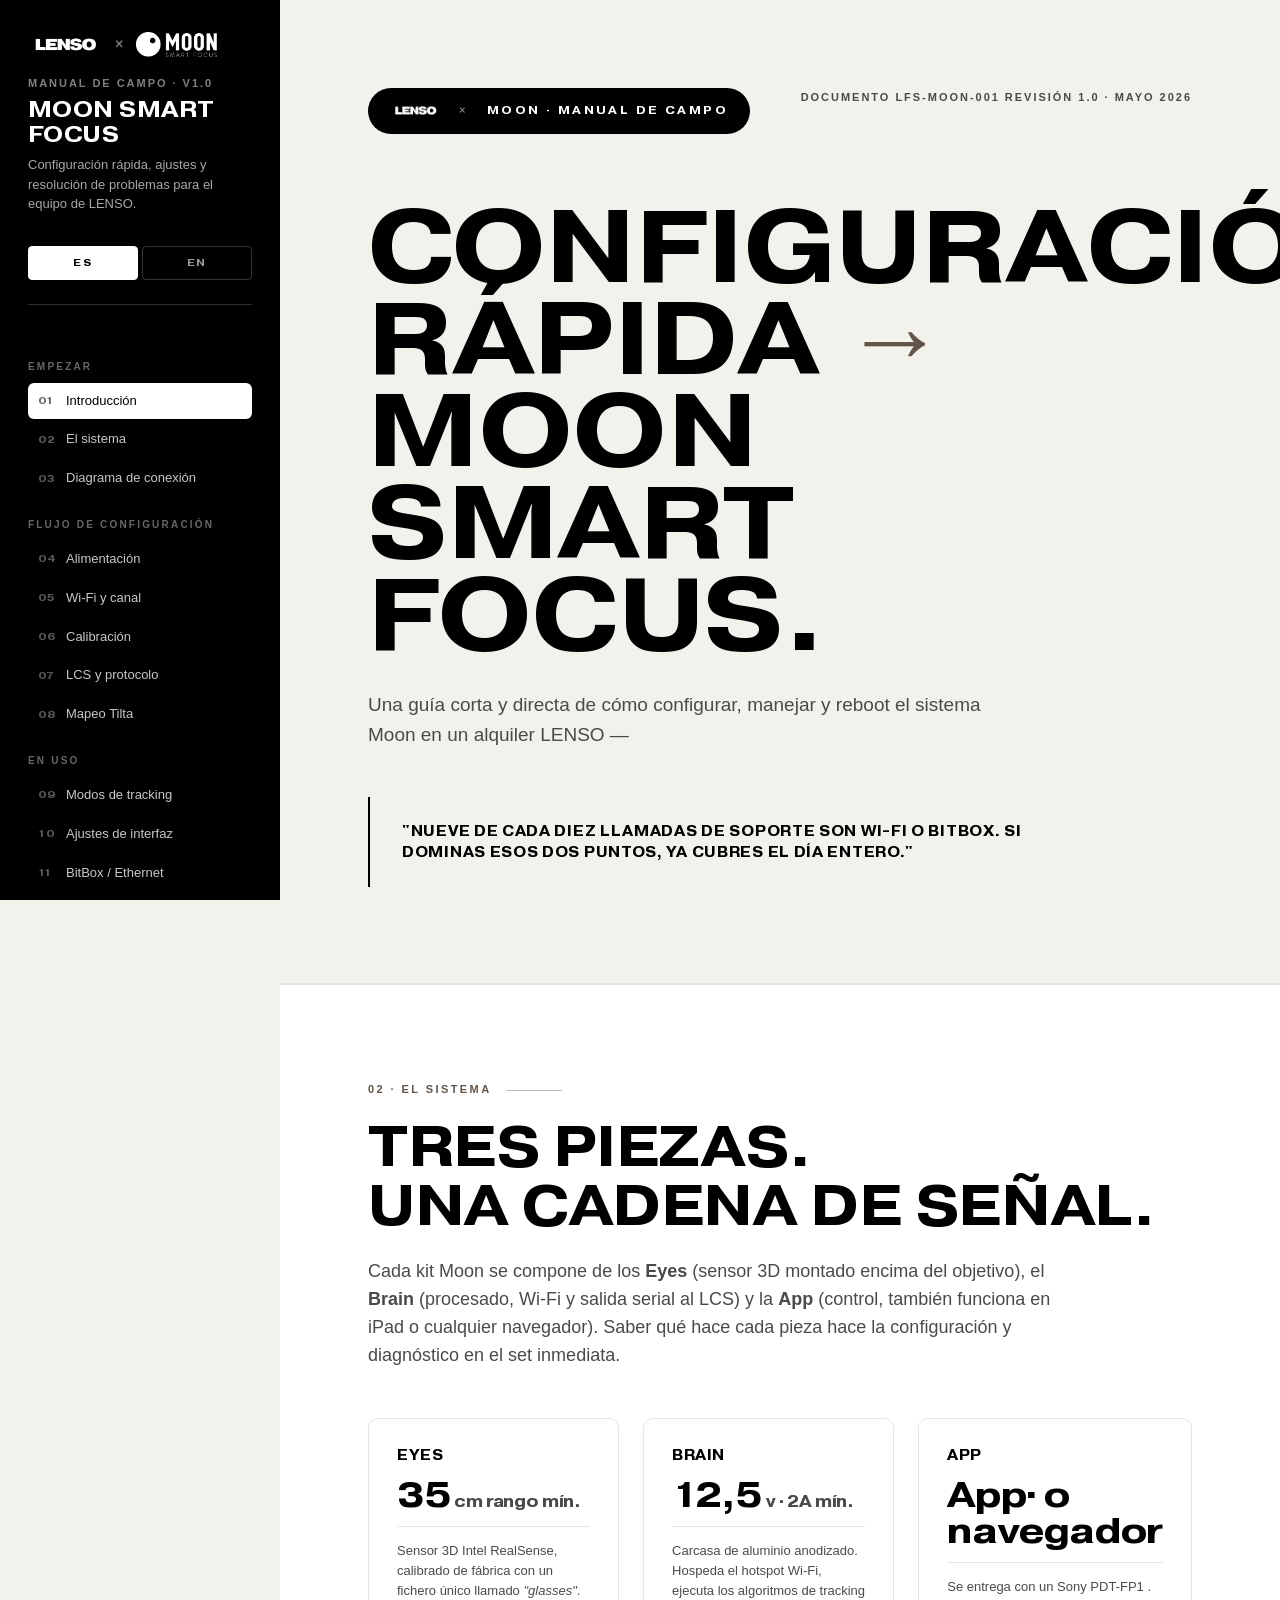
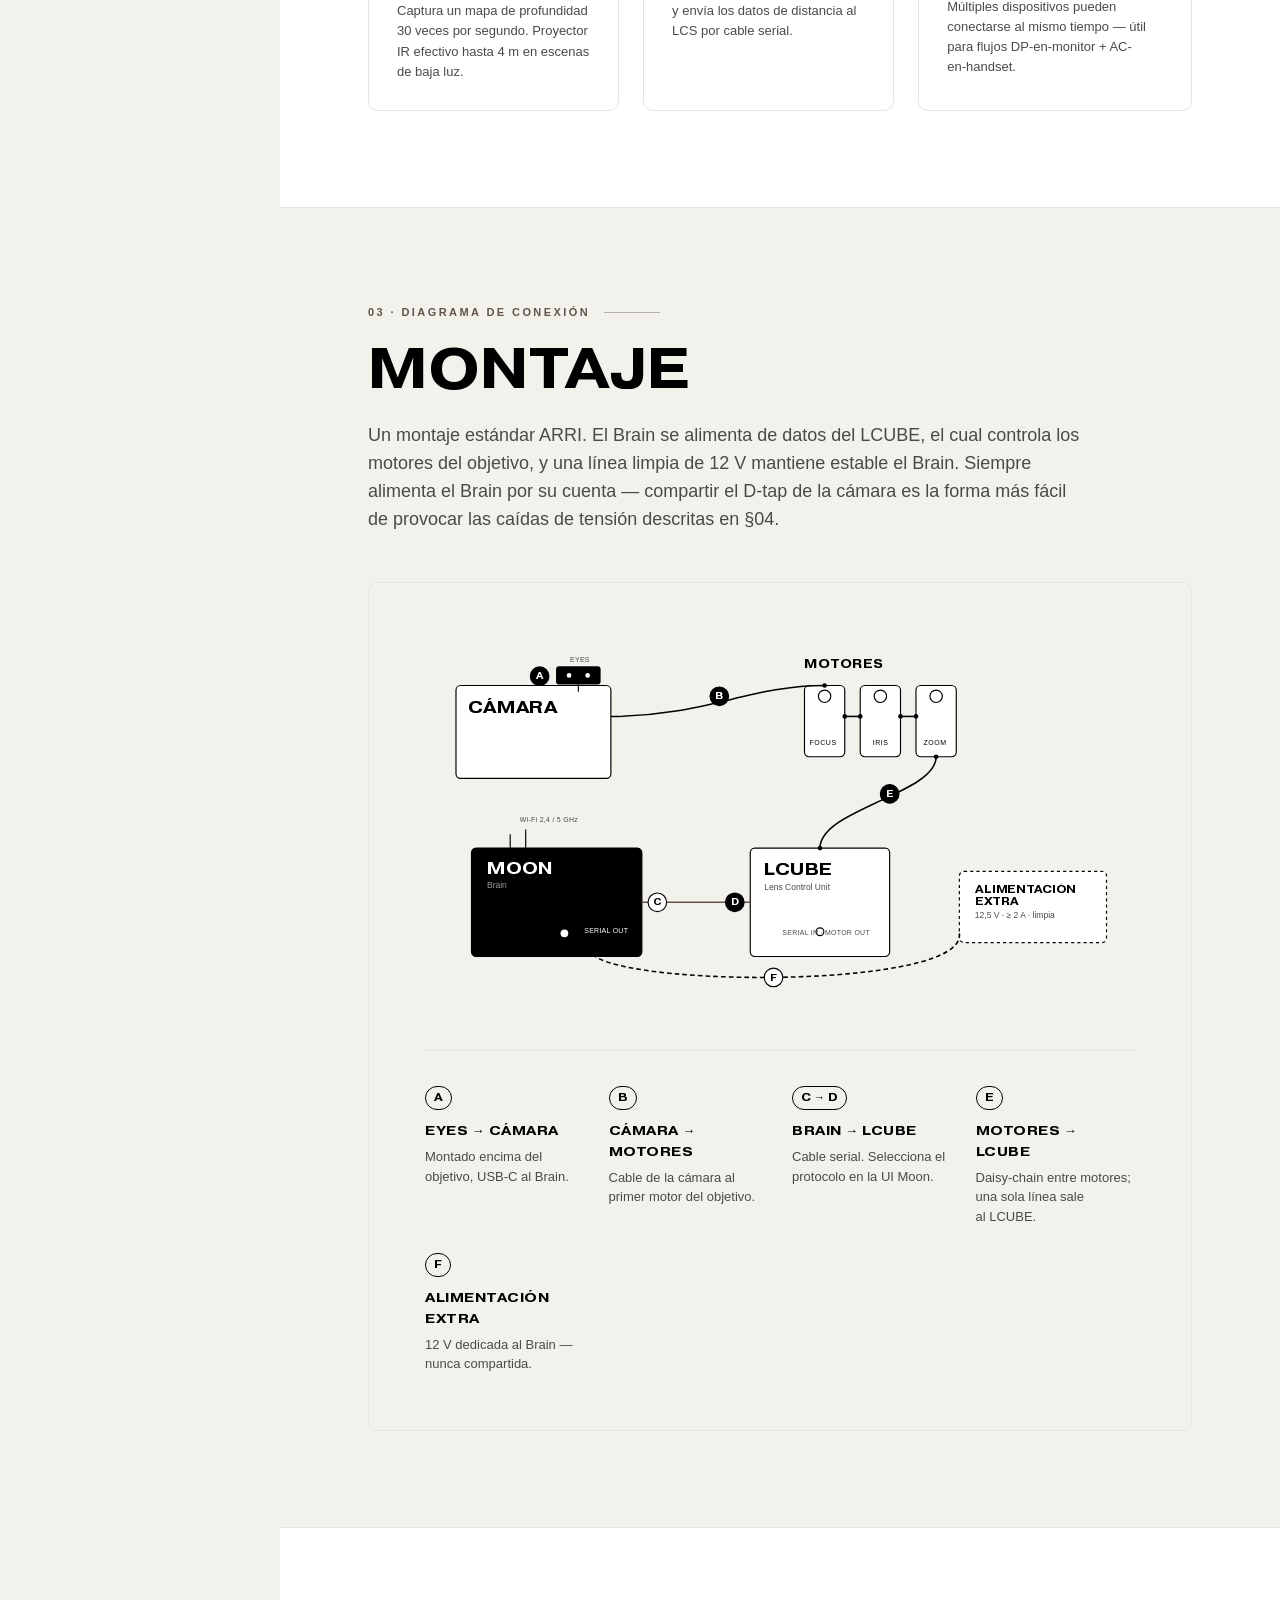
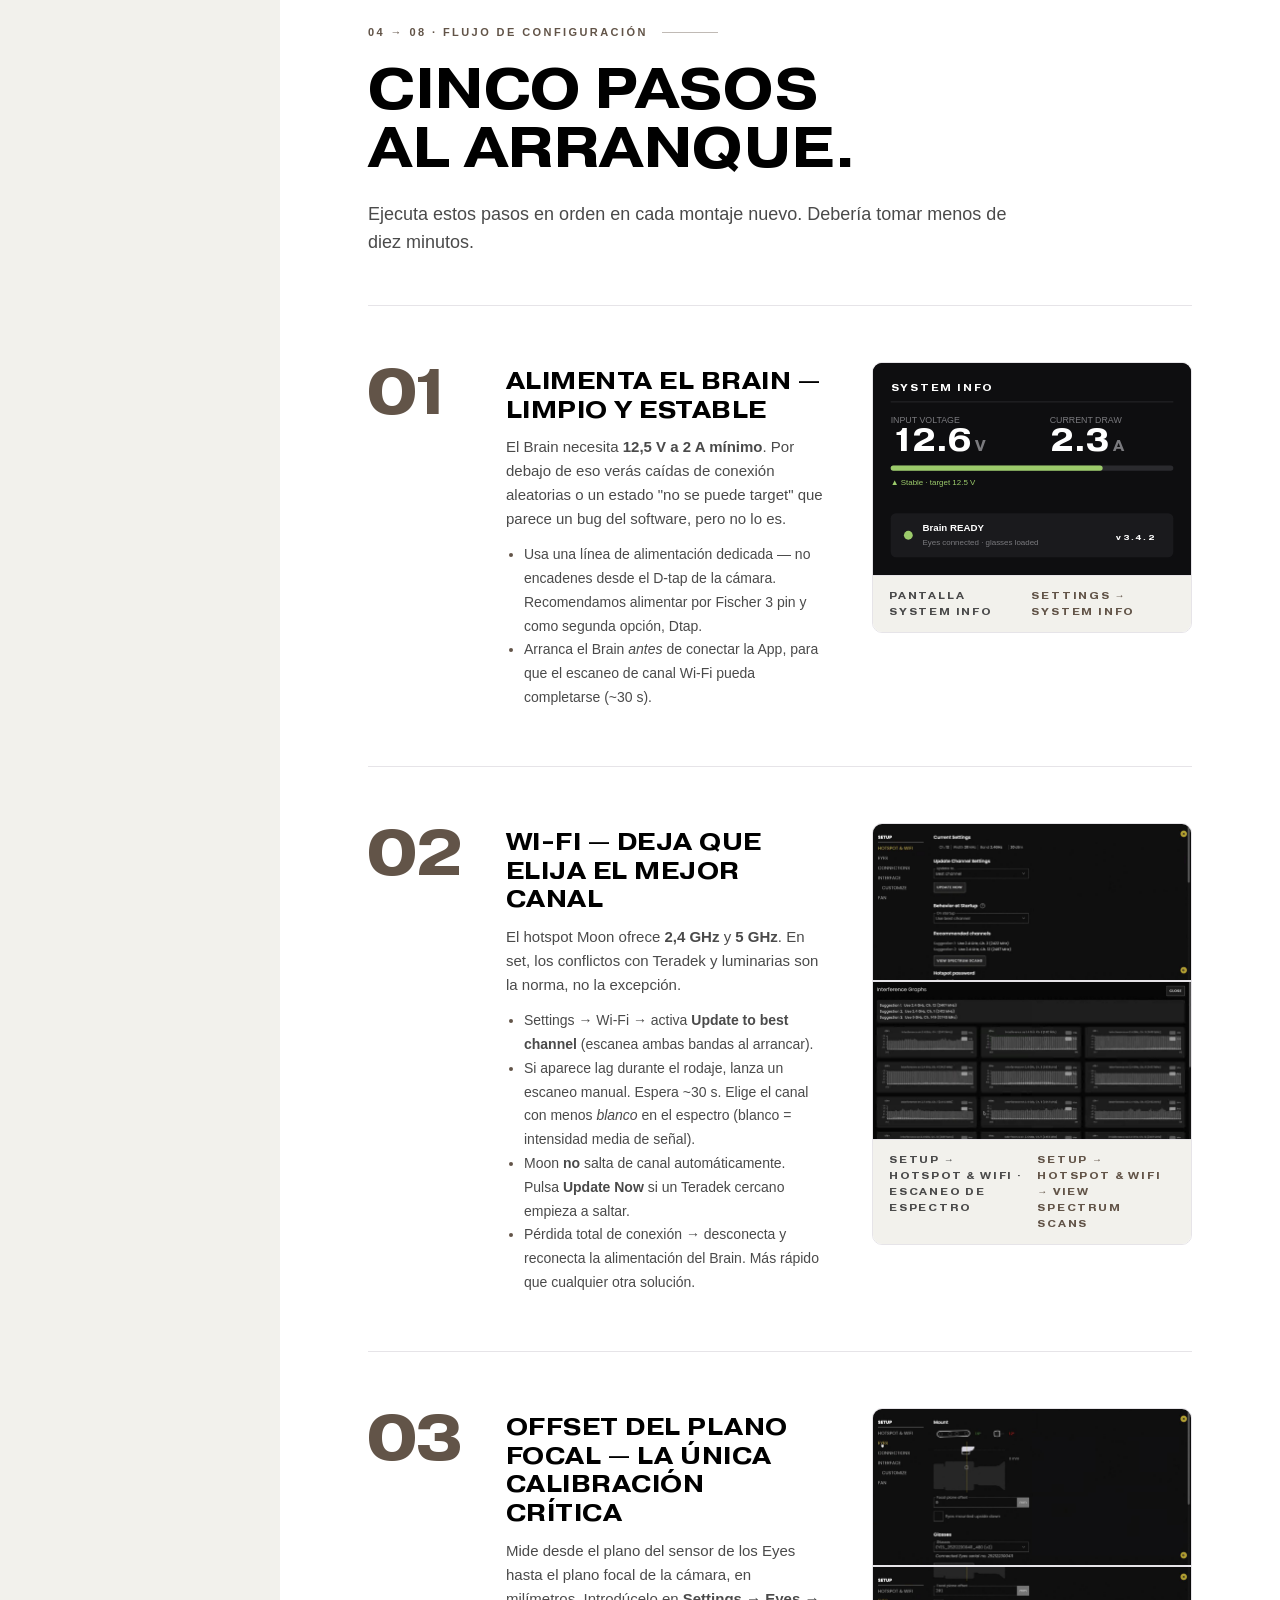
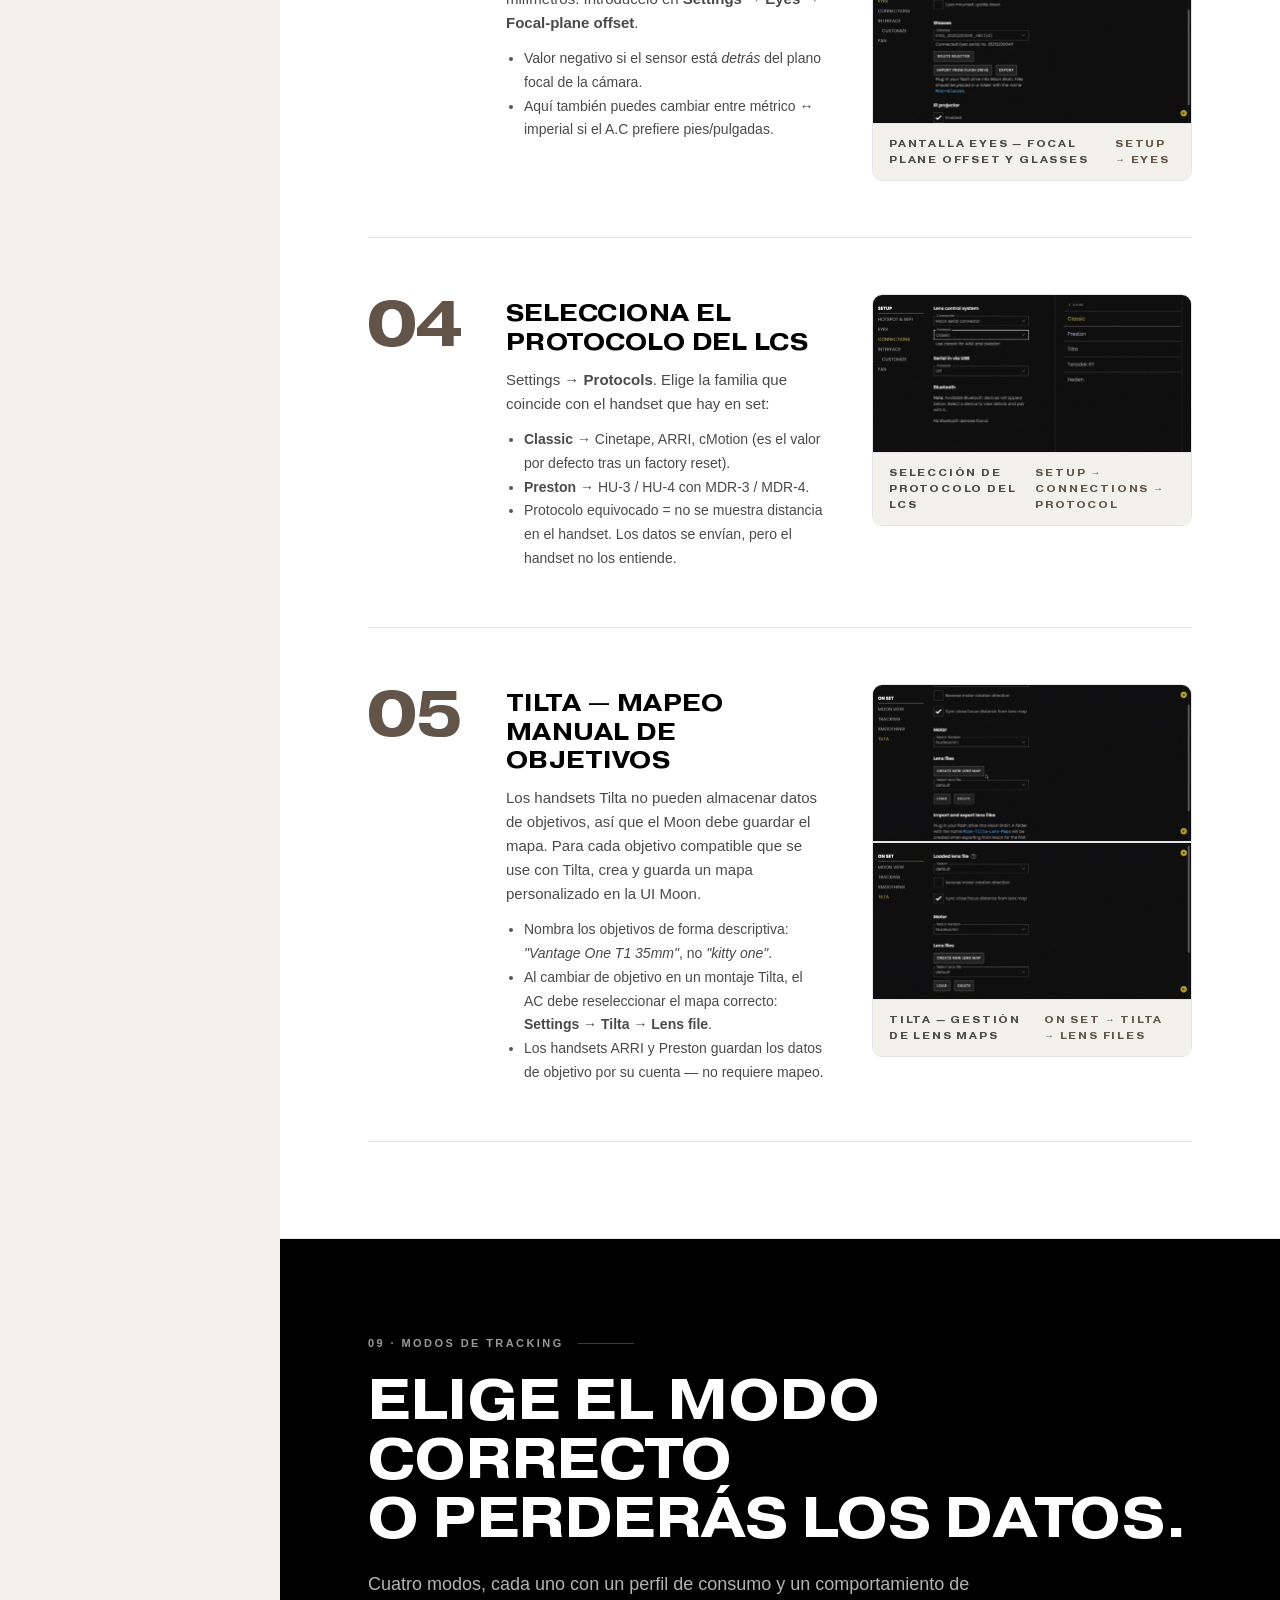
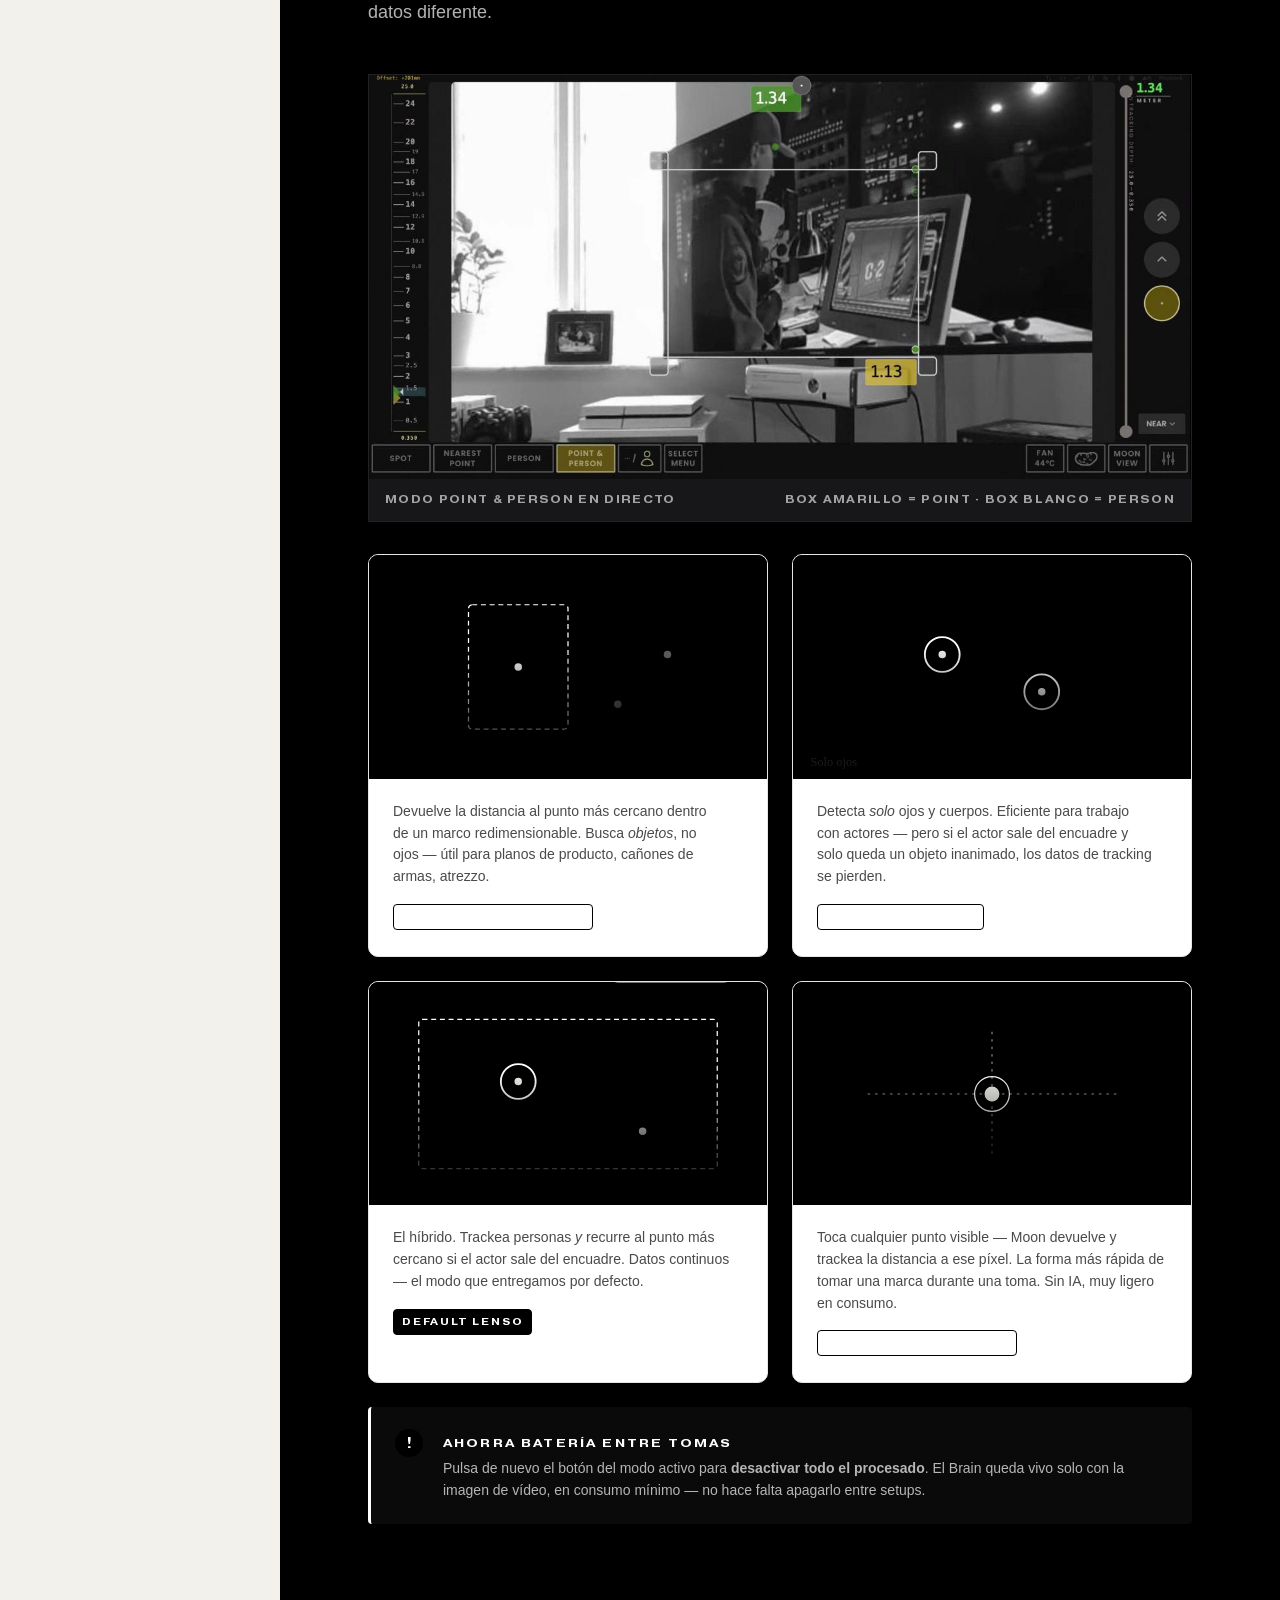
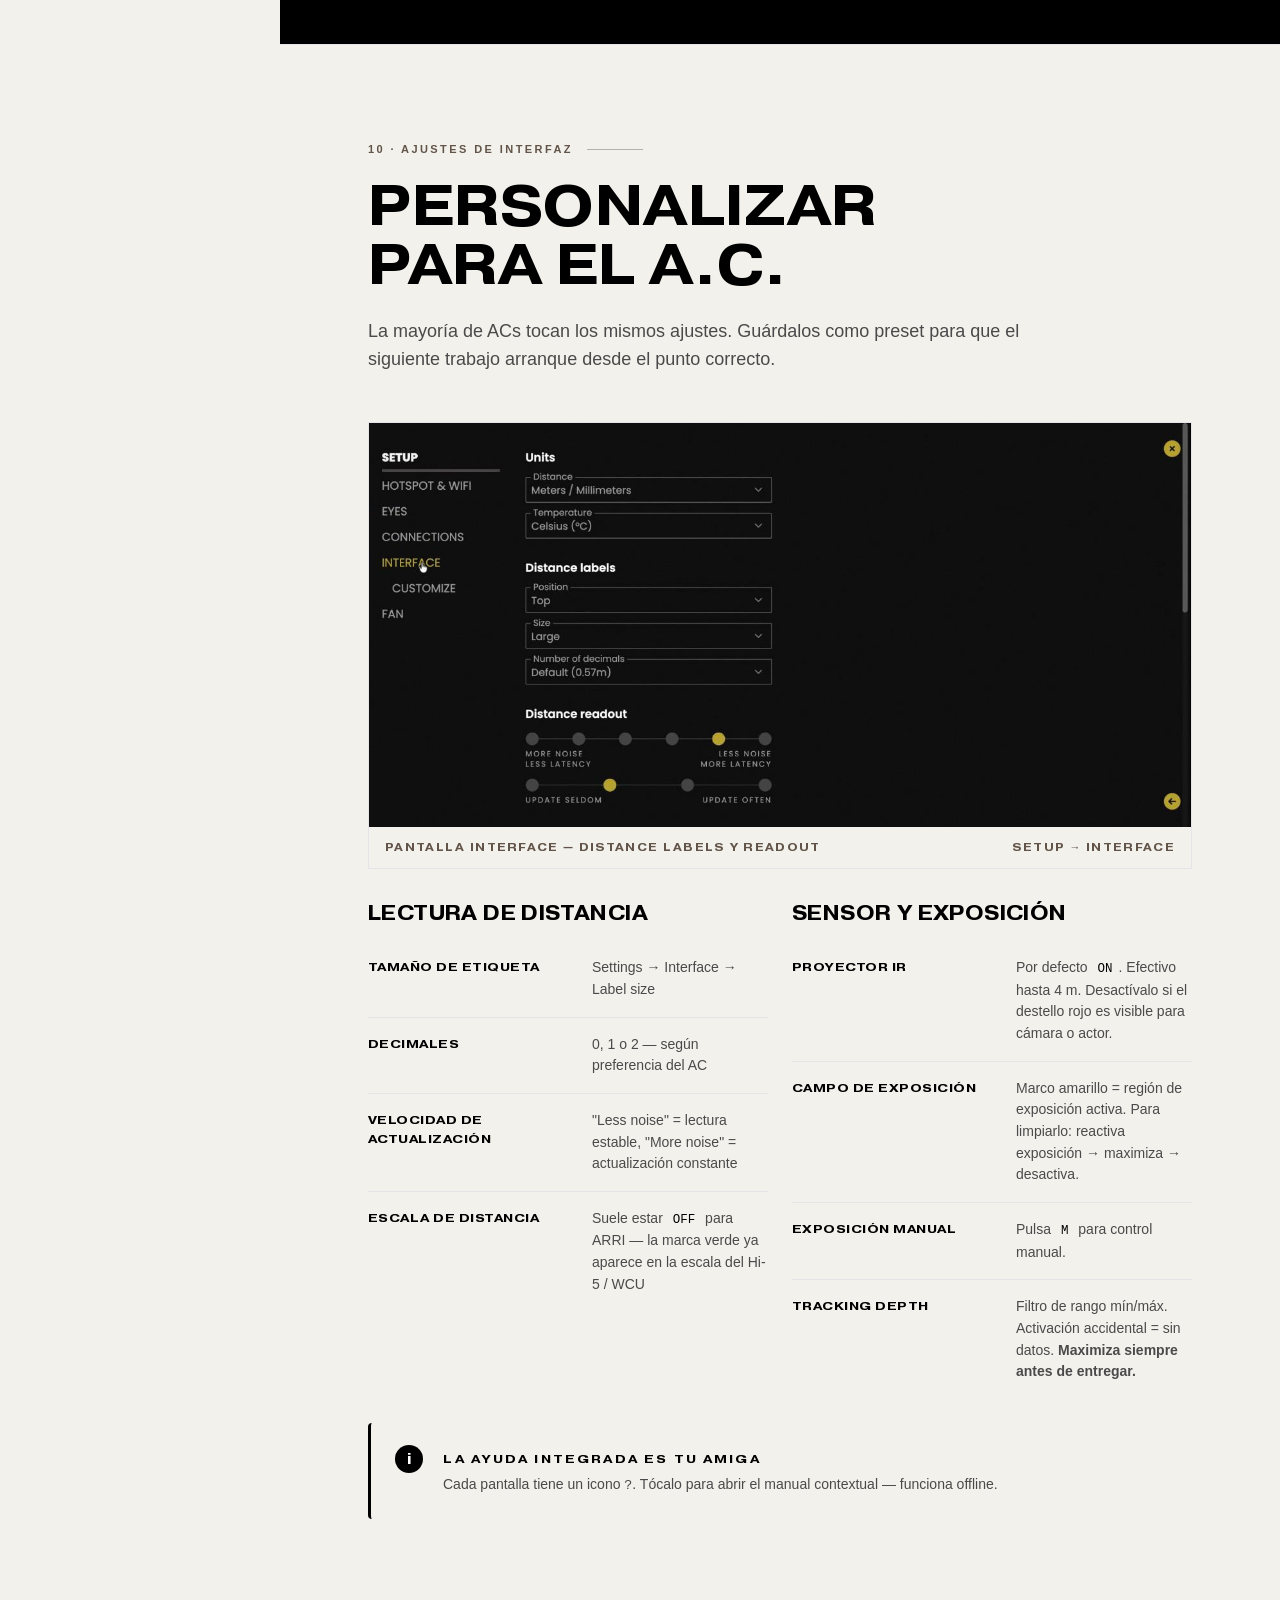
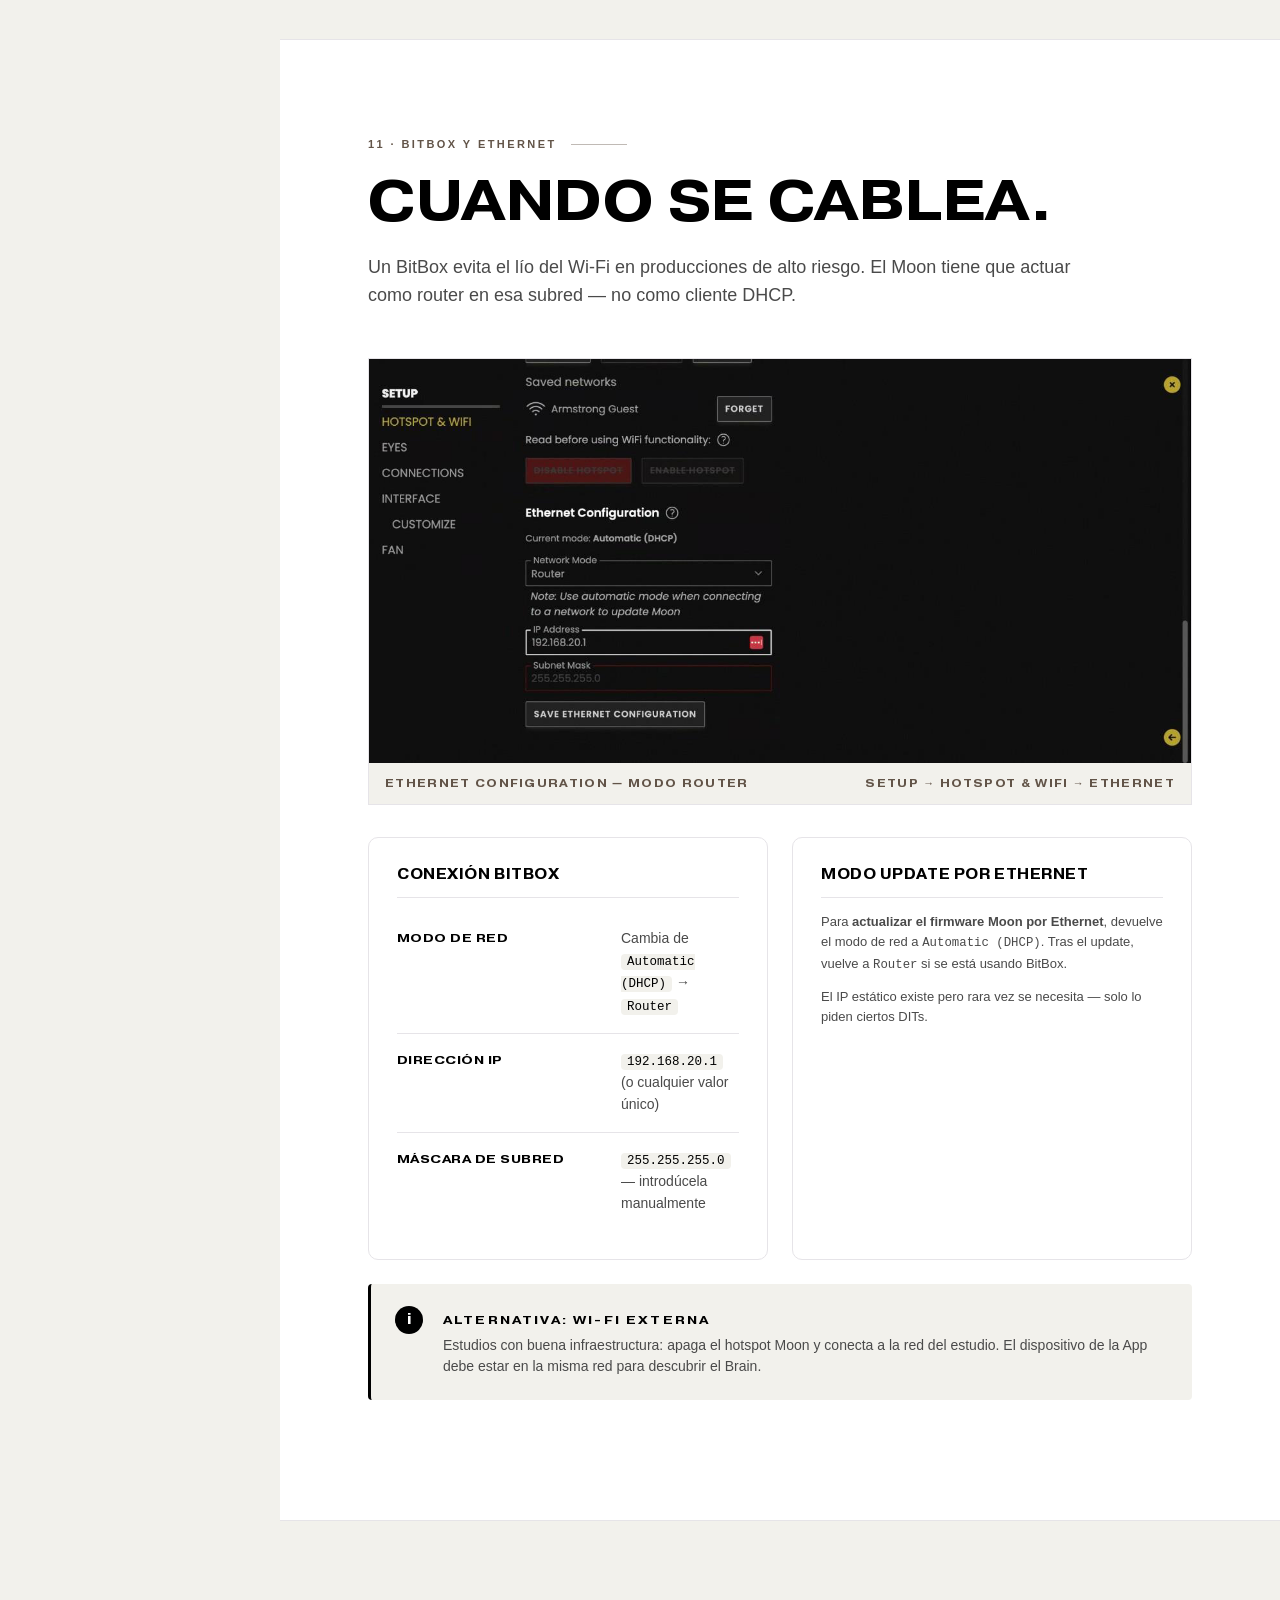
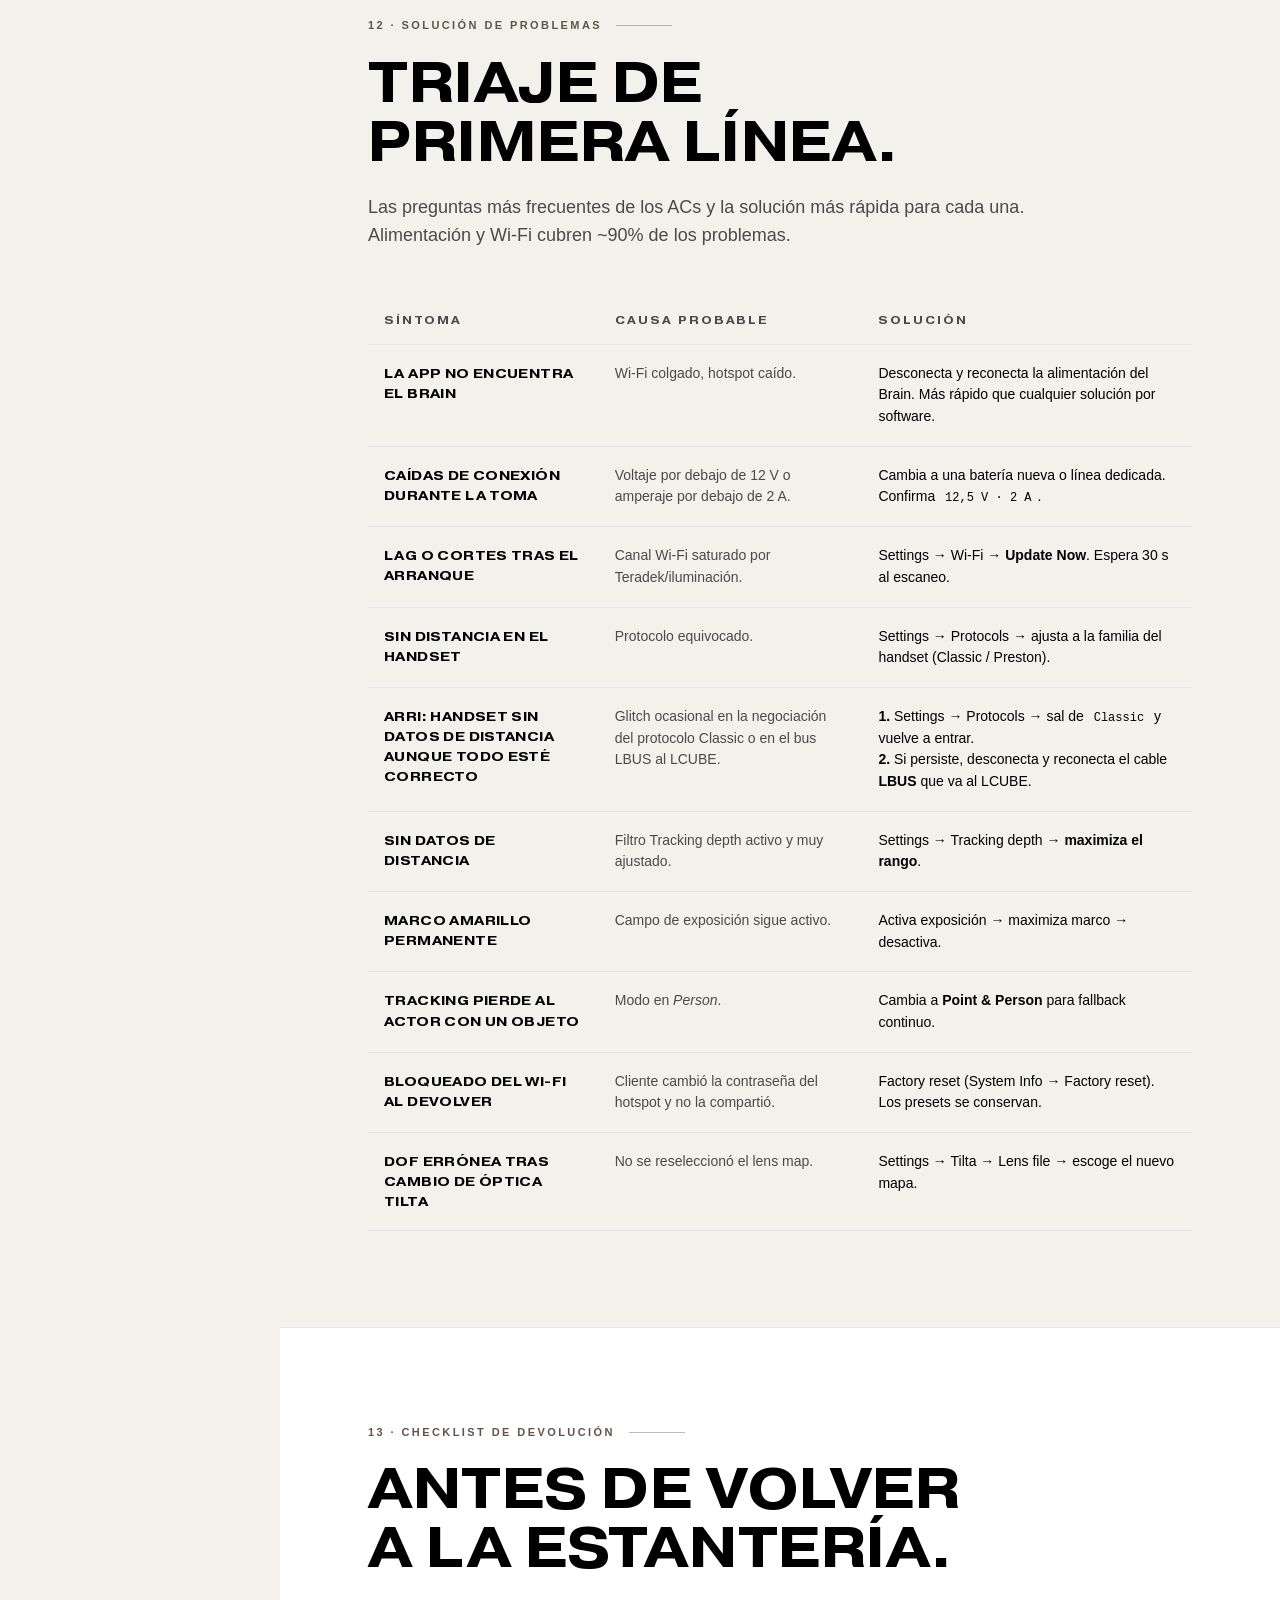
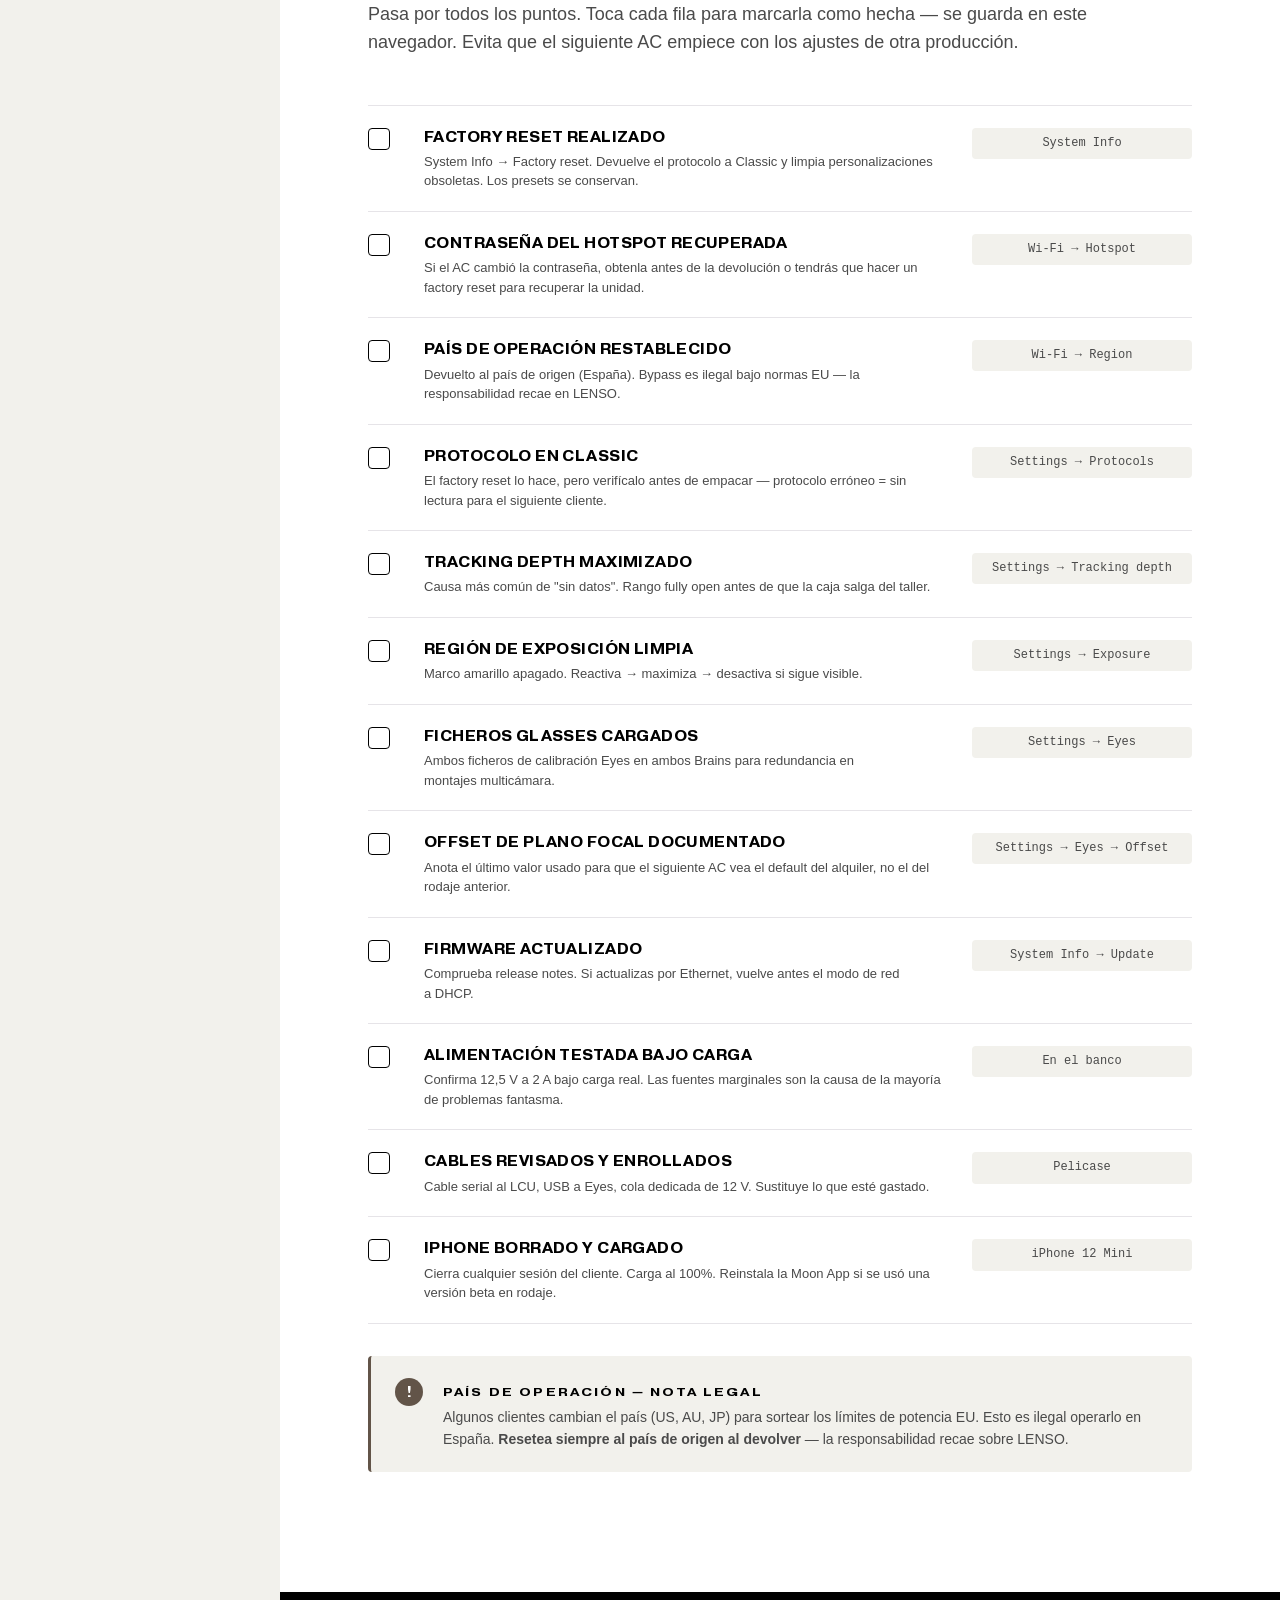
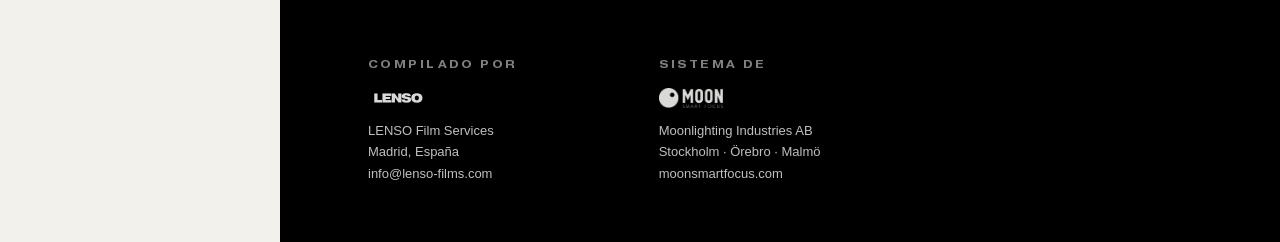
==== index.html @ 84397015 "Drop print button and print.html — PDFs are pre-generated, not browser-rendered" ====
<!doctype html>
<html lang="es">
<head>
<meta charset="utf-8" />
<meta name="viewport" content="width=device-width, initial-scale=1" />
<title>Moon Smart Focus — Manual de Configuración Rápida · LENSO</title>
<link rel="stylesheet" href="manual.css" />
</head>
<body>

<!-- ============== MOBILE BAR ============== -->
<div class="mobile-bar">
  <div class="mobile-bar__brand">
    <img src="assets/lenso-logo.png" alt="LENSO" />
    <span class="x">×</span>
    <img src="assets/moon-logo.png" alt="MOON" />
    <span style="margin-left: 8px; opacity: 0.6;">Manual</span>
  </div>
  <button class="mobile-bar__toggle" id="navToggle">Índice</button>
</div>

<div class="shell">

  <!-- ============== SIDEBAR ============== -->
  <aside class="sidebar" id="sidebar">
    <div class="sidebar__brandlock">
      <div class="brand-row">
        <img src="assets/lenso-logo.png" alt="LENSO" />
        <span class="x">×</span>
        <img src="assets/moon-logo.png" alt="MOON" />
      </div>
      <div>
        <div class="sidebar__meta">Manual de Campo · v1.0</div>
        <div class="sidebar__title">Moon Smart Focus</div>
        <div class="sidebar__sub">Configuración rápida, ajustes y resolución de problemas para el equipo de LENSO.</div>
      </div>
      <div class="lang-toggle">
        <a href="index.html" class="is-active">ES</a>
        <a href="en/index.html">EN</a>
      </div>
    </div>

    <nav class="nav" id="nav">
      <div class="nav__group">Empezar</div>
      <a href="#overview"><span class="num">01</span>Introducción</a>
      <a href="#hardware"><span class="num">02</span>El sistema</a>
      <a href="#wiring"><span class="num">03</span>Diagrama de conexión</a>

      <div class="nav__group">Flujo de configuración</div>
      <a href="#power"><span class="num">04</span>Alimentación</a>
      <a href="#wifi"><span class="num">05</span>Wi-Fi y canal</a>
      <a href="#calibration"><span class="num">06</span>Calibración</a>
      <a href="#protocol"><span class="num">07</span>LCS y protocolo</a>
      <a href="#tilta"><span class="num">08</span>Mapeo Tilta</a>

      <div class="nav__group">En uso</div>
      <a href="#modes"><span class="num">09</span>Modos de tracking</a>
      <a href="#interface"><span class="num">10</span>Ajustes de interfaz</a>
      <a href="#bitbox"><span class="num">11</span>BitBox / Ethernet</a>

      <div class="nav__group">Servicio</div>
      <a href="#troubleshoot"><span class="num">12</span>Solución de problemas</a>
      <a href="#return"><span class="num">13</span>Checklist de devolución</a>
    </nav>

    <div class="sidebar__actions">
      <button onclick="window.scrollTo({top:0, behavior:'smooth'})">↑ Inicio</button>
    </div>

    <div class="sidebar__footer">
      Compilado por LENSO Film Services<br/>
      desde la formación Moon, abr 2026.<br/>
      Madrid · España
    </div>
  </aside>

  <!-- ============== MAIN ============== -->
  <main class="main">

    <!-- HERO -->
    <section class="hero" id="overview">
      <div class="hero__top">
        <div class="hero__crest">
          <img src="assets/lenso-logo.png" alt="LENSO" />
          <span class="x">×</span>
          <span class="label">MOON · MANUAL DE CAMPO</span>
        </div>
        <div class="hero__meta">DOCUMENTO LFS-MOON-001
REVISIÓN 1.0 · MAYO 2026
</div>
      </div>

      <h1 class="hero__title" style="line-height: 0.9">CONFIGURACIÓN<br/>RÁPIDA <span class="accent">→</span><br/>MOON SMART<br/>FOCUS.</h1>
      <p class="hero__sub">Una guía corta y directa de cómo configurar, manejar y reboot el sistema Moon en un alquiler LENSO — </p>

      <div class="hero__quote">
        "Nueve de cada diez llamadas de soporte son Wi-Fi o BitBox. Si dominas esos dos puntos, ya cubres el día entero."
      </div>
    </section>

    <!-- THE SYSTEM -->
    <section class="band band--white" id="hardware">
      <div class="eyebrow">02 · El Sistema</div>
      <h2 class="section-h">Tres piezas.<br/>Una cadena de señal.</h2>
      <p class="lead">Cada kit Moon se compone de los <strong>Eyes</strong> (sensor 3D montado encima del objetivo), el <strong>Brain</strong> (procesado, Wi-Fi y salida serial al LCS) y la <strong>App</strong> (control, también funciona en iPad o cualquier navegador). Saber qué hace cada pieza hace la configuración y diagnóstico en el set inmediata.</p>

      <div class="grid-3">
        <div class="spec-card">
          <h4>Eyes</h4>
          <div class="key">35<small>cm rango mín.</small></div>
          <div class="divider"></div>
          <p>Sensor 3D Intel RealSense, calibrado de fábrica con un fichero único llamado <em>"glasses"</em>. Captura un mapa de profundidad 30 veces por segundo. Proyector IR efectivo hasta 4 m en escenas de baja luz.</p>
        </div>
        <div class="spec-card">
          <h4>Brain</h4>
          <div class="key">12,5<small>v · 2A mín.</small></div>
          <div class="divider"></div>
          <p>Carcasa de aluminio anodizado. Hospeda el hotspot Wi-Fi, ejecuta los algoritmos de tracking y envía los datos de distancia al LCS por cable serial.</p>
        </div>
        <div class="spec-card">
          <h4>App</h4>
          <div class="key">App· o navegador</div>
          <div class="divider"></div>
          <p>Se entrega con un Sony PDT-FP1 . Múltiples dispositivos pueden conectarse al mismo tiempo — útil para flujos DP-en-monitor + AC-en-handset.</p>
        </div>
      </div>
    </section>

    <!-- WIRING DIAGRAM -->
    <section class="band band--cream" id="wiring">
      <div class="eyebrow">03 · Diagrama de Conexión</div>
      <h2 class="section-h">MONTAJE</h2>
      <p class="lead">Un montaje estándar ARRI. El Brain se alimenta de datos del LCUBE, el cual controla los motores del objetivo, y una línea limpia de 12 V mantiene estable el Brain. Siempre alimenta el Brain por su cuenta — compartir el D-tap de la cámara es la forma más fácil de provocar las caídas de tensión descritas en §04.</p>

      <div class="diagram">
        <svg viewBox="0 0 900 480" xmlns="http://www.w3.org/2000/svg" fill="none" stroke="#000" stroke-width="1.5" class="wiring-svg" style="width: 697px">
          <!-- CAM block -->
          <rect x="40" y="60" width="200" height="120" rx="6" fill="#fff"/>
          <foreignObject x="56" y="76" width="170" height="90">
            <div xmlns="http://www.w3.org/1999/xhtml" class="svg-label svg-label--block">
              <h6>CÁMARA</h6>
              <p>
</p>
            </div>
          </foreignObject>
          <!-- Eyes mounted on cam -->
          <rect x="170" y="36" width="56" height="22" rx="3" fill="#000"/>
          <circle cx="186" cy="47" r="3" fill="#fff" stroke="none"/>
          <circle cx="210" cy="47" r="3" fill="#fff" stroke="none"/>
          <foreignObject x="170" y="20" width="60" height="14">
            <div xmlns="http://www.w3.org/1999/xhtml" class="svg-label svg-label--mini"><span>EYES</span></div>
          </foreignObject>
          <line x1="198" y1="58" x2="198" y2="68" stroke="#000"/>

          <!-- Motors (daisy-chained) -->
          <foreignObject x="490" y="20" width="200" height="22">
            <div xmlns="http://www.w3.org/1999/xhtml" class="svg-label svg-label--group"><span>MOTORES</span></div>
          </foreignObject>
          <g>
            <rect x="490" y="60" width="52" height="92" rx="6" fill="#fff"/>
            <circle cx="516" cy="74" r="8" fill="#fff"/>
            <foreignObject x="490" y="118" width="52" height="32">
              <div xmlns="http://www.w3.org/1999/xhtml" class="svg-label svg-label--motor"><span style="text-align: right">  FOCUS</span></div>
            </foreignObject>
            <circle cx="516" cy="60" r="3" fill="#000" stroke="none"/>
            <circle cx="542" cy="100" r="3" fill="#000" stroke="none"/>
          </g>
          <g>
            <rect x="562" y="60" width="52" height="92" rx="6" fill="#fff"/>
            <circle cx="588" cy="74" r="8" fill="#fff"/>
            <foreignObject x="562" y="118" width="52" height="32">
              <div xmlns="http://www.w3.org/1999/xhtml" class="svg-label svg-label--motor"><span>     IRIS</span></div>
            </foreignObject>
            <circle cx="562" cy="100" r="3" fill="#000" stroke="none"/>
            <circle cx="614" cy="100" r="3" fill="#000" stroke="none"/>
          </g>
          <g>
            <rect x="634" y="60" width="52" height="92" rx="6" fill="#fff"/>
            <circle cx="660" cy="74" r="8" fill="#fff"/>
            <foreignObject x="634" y="118" width="52" height="32">
              <div xmlns="http://www.w3.org/1999/xhtml" class="svg-label svg-label--motor"><span>   ZOOM</span></div>
            </foreignObject>
            <circle cx="634" cy="100" r="3" fill="#000" stroke="none"/>
            <circle cx="660" cy="152" r="3" fill="#000" stroke="none"/>
          </g>

          <!-- MOON brain block -->
          <rect x="60" y="270" width="220" height="140" rx="6" fill="#000"/>
          <foreignObject x="80" y="284" width="180" height="110">
            <div xmlns="http://www.w3.org/1999/xhtml" class="svg-label svg-label--block svg-label--inv">
              <h6>MOON</h6>
              <p>Brain</p>
            </div>
          </foreignObject>
          <circle cx="180" cy="380" r="5" fill="#fff" stroke="none"/>
          <foreignObject x="194" y="370" width="80" height="20">
            <div xmlns="http://www.w3.org/1999/xhtml" class="svg-label svg-label--mini svg-label--inv"><span>SERIAL OUT</span></div>
          </foreignObject>
          <line x1="110" y1="270" x2="110" y2="252" stroke="#000"/>
          <line x1="130" y1="270" x2="130" y2="246" stroke="#000"/>
          <foreignObject x="80" y="226" width="160" height="20">
            <div xmlns="http://www.w3.org/1999/xhtml" class="svg-label svg-label--mini"><span>Wi-Fi 2,4 / 5 GHz</span></div>
          </foreignObject>

          <!-- LCUBE block -->
          <rect x="420" y="270" width="180" height="140" rx="6" fill="#fff"/>
          <foreignObject x="438" y="286" width="150" height="110">
            <div xmlns="http://www.w3.org/1999/xhtml" class="svg-label svg-label--block">
              <h6>LCUBE</h6>
              <p>Lens Control Unit</p>
            </div>
          </foreignObject>
          <circle cx="510" cy="378" r="5" fill="#fff"/>
          <foreignObject x="438" y="372" width="160" height="18">
            <div xmlns="http://www.w3.org/1999/xhtml" class="svg-label svg-label--mini"><span>



SERIAL IN · MOTOR OUT</span></div>
          </foreignObject>
          <circle cx="510" cy="270" r="3" fill="#000" stroke="none"/>

          <!-- Power -->
          <rect x="690" y="300" width="190" height="92" rx="6" fill="#fff" stroke-dasharray="4 4"/>
          <foreignObject x="710" y="316" width="160" height="68">
            <div xmlns="http://www.w3.org/1999/xhtml" class="svg-label svg-label--block">
              <h6 style="font-size: 14px">ALIMENTACIÓN<br/>EXTRA</h6>
              <p>12,5 V · ≥ 2 A · limpia</p>
            </div>
          </foreignObject>

          <!-- Connection lines (drawn BEFORE pin labels so labels sit on top) -->
          <!-- Brain → LCUBE (serial) -->
          <path d="M 280 340 L 420 340" stroke="#625448" stroke-width="2"/>
          <!-- Cámara → primer motor (FOCUS top port) -->
          <path d="M 240 100 C 360 100, 420 60, 516 60" stroke="#000" stroke-width="2"/>
          <!-- Daisy chain entre motores -->
          <path d="M 542 100 L 562 100" stroke="#000" stroke-width="2"/>
          <path d="M 614 100 L 634 100" stroke="#000" stroke-width="2"/>
          <!-- Último motor (ZOOM) → LCUBE -->
          <path d="M 660 152 C 660 200, 510 220, 510 270" stroke="#000" stroke-width="2"/>
          <!-- Power → Brain (curva inferior, fuera de bloques) -->
          <path d="M 690 380 C 700 450, 280 450, 220 410" stroke="#000" stroke-width="2" stroke-dasharray="6 4"/>

          <!-- Pin labels — colocados FUERA de los bloques y de las líneas -->
          <g class="pin-group">
            <!-- A: Eyes → Cámara (entre Eyes y Cámara, lado izquierdo) -->
            <circle cx="148" cy="48" r="12" fill="#000"/>
            <foreignObject x="136" y="36" width="24" height="24">
              <div xmlns="http://www.w3.org/1999/xhtml" class="svg-pin svg-pin--inv"><span>A</span></div>
            </foreignObject>
            <!-- B: Cámara → Motor (sobre el cable, en el medio del arco) -->
            <circle cx="380" cy="74" r="12" fill="#000"/>
            <foreignObject x="368" y="62" width="24" height="24">
              <div xmlns="http://www.w3.org/1999/xhtml" class="svg-pin svg-pin--inv"><span>B</span></div>
            </foreignObject>
            <!-- C: Brain serial-out (encima del bloque MOON, en la zona Wi-Fi) -->
            <circle cx="300" cy="340" r="12" fill="#fff" stroke="#000" stroke-width="1.5"/>
            <foreignObject x="288" y="328" width="24" height="24">
              <div xmlns="http://www.w3.org/1999/xhtml" class="svg-pin"><span>C</span></div>
            </foreignObject>
            <!-- D: LCUBE serial-in (entre línea Brain→LCUBE y el bloque LCUBE) -->
            <circle cx="400" cy="340" r="12" fill="#000"/>
            <foreignObject x="388" y="328" width="24" height="24">
              <div xmlns="http://www.w3.org/1999/xhtml" class="svg-pin svg-pin--inv"><span>D</span></div>
            </foreignObject>
            <!-- E: Motor → LCUBE (en el medio del cable que baja) -->
            <circle cx="600" cy="200" r="12" fill="#000"/>
            <foreignObject x="588" y="188" width="24" height="24">
              <div xmlns="http://www.w3.org/1999/xhtml" class="svg-pin svg-pin--inv"><span>E</span></div>
            </foreignObject>
            <!-- F: Power → Brain (en el medio del cable de alimentación, debajo) -->
            <circle cx="450" cy="437" r="12" fill="#fff" stroke="#000" stroke-width="1.5"/>
            <foreignObject x="438" y="425" width="24" height="24">
              <div xmlns="http://www.w3.org/1999/xhtml" class="svg-pin"><span>F</span></div>
            </foreignObject>
          </g>
        </svg>

        <div class="diagram__legend">
          <div class="legend-item">
            <span class="pin">A</span>
            <h5>Eyes → Cámara</h5>
            <p>Montado encima del objetivo, USB-C al Brain.</p>
          </div>
          <div class="legend-item">
            <span class="pin">B</span>
            <h5>Cámara → Motores</h5>
            <p>Cable de la cámara al primer motor del objetivo.</p>
          </div>
          <div class="legend-item">
            <span class="pin">C → D</span>
            <h5>Brain → LCUBE</h5>
            <p>Cable serial. Selecciona el protocolo en la UI Moon.</p>
          </div>
          <div class="legend-item">
            <span class="pin">E</span>
            <h5>Motores → LCUBE</h5>
            <p>Daisy-chain entre motores; una sola línea sale al LCUBE.</p>
          </div>
          <div class="legend-item">
            <span class="pin">F</span>
            <h5>Alimentación extra</h5>
            <p>12 V dedicada al Brain — nunca compartida.</p>
          </div>
        </div>
      </div>
    </section>

    <!-- SETUP STEPS -->
    <section class="band band--white" id="power">
      <div class="eyebrow">04 → 08 · Flujo de Configuración</div>
      <h2 class="section-h">CINCO PASOS AL ARRANQUE.</h2>
      <p class="lead">Ejecuta estos pasos en orden en cada montaje nuevo. Debería tomar menos de diez minutos.</p>

      <div class="steps">

        <!-- STEP 1 -->
        <div class="step">
          <div class="step__num">01</div>
          <div class="step__body">
            <h3>Alimenta el Brain — limpio y estable</h3>
            <p>El Brain necesita <strong>12,5 V a 2 A mínimo</strong>. Por debajo de eso verás caídas de conexión aleatorias o un estado "no se puede target" que parece un bug del software, pero no lo es.</p>
            <ul>
              <li>Usa una línea de alimentación dedicada — no encadenes desde el D-tap de la cámara. Recomendamos alimentar por Fischer 3 pin y como segunda opción, Dtap.</li>
              <li>Arranca el Brain <em>antes</em> de conectar la App, para que el escaneo de canal Wi-Fi pueda completarse (~30 s).</li>
            </ul>
          </div>
          <div class="screen">
            <svg viewBox="0 0 360 240" xmlns="http://www.w3.org/2000/svg">
              <rect width="360" height="240" fill="#0E0E10"/>
              <!-- header -->
              <text x="20" y="32" font-family="Pragmatica Extended, sans-serif" font-weight="700" font-size="11" fill="#fff" letter-spacing="2">SYSTEM INFO</text>
              <line x1="20" y1="44" x2="340" y2="44" stroke="#2a2a2e" stroke-width="1"/>
              <!-- voltage bar -->
              <text x="20" y="68" font-family="Inter, sans-serif" font-size="10" fill="#7a7a7e">INPUT VOLTAGE</text>
              <text x="20" y="100" font-family="Pragmatica Extended, sans-serif" font-weight="700" font-size="36" fill="#fff">12.6<tspan font-size="16" fill="#7a7a7e"> V</tspan></text>
              <rect x="20" y="116" width="320" height="6" rx="3" fill="#2a2a2e"/>
              <rect x="20" y="116" width="240" height="6" rx="3" fill="#9CCB6B"/>
              <text x="20" y="138" font-family="Inter, sans-serif" font-size="9" fill="#9CCB6B">▲ Stable · target 12.5 V</text>
              <!-- amperage -->
              <text x="200" y="68" font-family="Inter, sans-serif" font-size="10" fill="#7a7a7e">CURRENT DRAW</text>
              <text x="200" y="100" font-family="Pragmatica Extended, sans-serif" font-weight="700" font-size="36" fill="#fff">2.3<tspan font-size="16" fill="#7a7a7e"> A</tspan></text>
              <!-- status row -->
              <rect x="20" y="170" width="320" height="50" rx="6" fill="#1a1a1d"/>
              <circle cx="40" cy="195" r="5" fill="#9CCB6B"/>
              <text x="56" y="190" font-family="Inter, sans-serif" font-size="11" fill="#fff" font-weight="600">Brain READY</text>
              <text x="56" y="206" font-family="Inter, sans-serif" font-size="9" fill="#7a7a7e">Eyes connected · glasses loaded</text>
              <text x="320" y="200" text-anchor="end" font-family="Pragmatica Extended, sans-serif" font-weight="700" font-size="9" fill="#fff" letter-spacing="2">v3.4.2</text>
            </svg>
            <div class="screen__caption">
              <span>Pantalla System Info</span>
              <span class="ruta">Settings → System Info</span>
            </div>
          </div>
        </div>

        <!-- STEP 2 WIFI -->
        <div class="step" id="wifi">
          <div class="step__num">02</div>
          <div class="step__body">
            <h3>Wi-Fi — deja que elija el mejor canal</h3>
            <p>El hotspot Moon ofrece <strong>2,4 GHz</strong> y <strong>5 GHz</strong>. En set, los conflictos con Teradek y luminarias son la norma, no la excepción.</p>
            <ul>
              <li>Settings → Wi-Fi → activa <strong>Update to best channel</strong> (escanea ambas bandas al arrancar).</li>
              <li>Si aparece lag durante el rodaje, lanza un escaneo manual. Espera ~30 s. Elige el canal con menos <em>blanco</em> en el espectro (blanco = intensidad media de señal).</li>
              <li>Moon <strong>no</strong> salta de canal automáticamente. Pulsa <strong>Update Now</strong> si un Teradek cercano empieza a saltar.</li>
              <li>Pérdida total de conexión → desconecta y reconecta la alimentación del Brain. Más rápido que cualquier otra solución.</li>
            </ul>
          </div>
          <div class="screen">
            <img src="assets/moon-p03-1.png" alt="Pantalla Hotspot &amp; WiFi de Moon: Update to best channel, Behavior at Startup, canales recomendados" />
            <img src="assets/moon-p03-2.png" alt="Gráficos de interferencia del escaneo de espectro Wi-Fi" />
            <div class="screen__caption">
              <span>Setup → Hotspot &amp; WiFi · escaneo de espectro</span>
              <span class="ruta">Setup → Hotspot &amp; WiFi → View Spectrum Scans</span>
            </div>
          </div>
        </div>

        <!-- STEP 3 CALIBRATION -->
        <div class="step" id="calibration">
          <div class="step__num">03</div>
          <div class="step__body">
            <h3>Offset del plano focal — la única calibración crítica</h3>
            <p>Mide desde el plano del sensor de los Eyes hasta el plano focal de la cámara, en milímetros. Introdúcelo en <strong>Settings → Eyes → Focal-plane offset</strong>.</p>
            <ul>
              <li>Valor negativo si el sensor está <em>detrás</em> del plano focal de la cámara.</li>
              <li>Aquí también puedes cambiar entre métrico ↔ imperial si el A.C prefiere pies/pulgadas.</li>
            </ul>
          </div>
          <div class="screen">
            <img src="assets/moon-p10-1.png" alt="Pantalla Eyes en Moon: Mount, Focal plane offset, Glasses file" />
            <img src="assets/moon-p10-2.png" alt="Sección Glasses con import desde flash drive y opción IR projector" />
            <div class="screen__caption">
              <span>Pantalla Eyes — focal plane offset y glasses</span>
              <span class="ruta">Setup → Eyes</span>
            </div>
          </div>
        </div>

        <!-- STEP 4 PROTOCOL -->
        <div class="step" id="protocol">
          <div class="step__num">04</div>
          <div class="step__body">
            <h3>Selecciona el protocolo del LCS</h3>
            <p>Settings → <strong>Protocols</strong>. Elige la familia que coincide con el handset que hay en set:</p>
            <ul>
              <li><strong>Classic</strong> → Cinetape, ARRI, cMotion (es el valor por defecto tras un factory reset).</li>
              <li><strong>Preston</strong> → HU-3 / HU-4 con MDR-3 / MDR-4.</li>
              <li>Protocolo equivocado = no se muestra distancia en el handset. Los datos se envían, pero el handset no los entiende.</li>
            </ul>
          </div>
          <div class="screen">
            <img src="assets/moon-p11-1.png" alt="Pantalla Connections en Moon: Lens control system con conector y protocolo (Classic, Preston, Tilta, Teradek RT, Heden)" />
            <div class="screen__caption">
              <span>Selección de protocolo del LCS</span>
              <span class="ruta">Setup → Connections → Protocol</span>
            </div>
          </div>
        </div>

        <!-- STEP 5 TILTA -->
        <div class="step" id="tilta">
          <div class="step__num">05</div>
          <div class="step__body">
            <h3>Tilta — mapeo manual de objetivos</h3>
            <p>Los handsets Tilta no pueden almacenar datos de objetivos, así que el Moon debe guardar el mapa. Para cada objetivo compatible que se use con Tilta, crea y guarda un mapa personalizado en la UI Moon.</p>
            <ul>
              <li>Nombra los objetivos de forma descriptiva: <em>"Vantage One T1 35mm"</em>, no <em>"kitty one"</em>.</li>
              <li>Al cambiar de objetivo en un montaje Tilta, el AC debe reseleccionar el mapa correcto: <strong>Settings → Tilta → Lens file</strong>.</li>
              <li>Los handsets ARRI y Preston guardan los datos de objetivo por su cuenta — no requiere mapeo.</li>
            </ul>
          </div>
          <div class="screen">
            <img src="assets/moon-p12-1.png" alt="Pantalla Tilta en Moon: Motor version, Lens files, Create / Load / Delete lens map" />
            <img src="assets/moon-p13-1.png" alt="Vista detalle de Loaded lens file con Reverse motor rotation y Sync close focus distance" />
            <div class="screen__caption">
              <span>Tilta — gestión de lens maps</span>
              <span class="ruta">On Set → Tilta → Lens files</span>
            </div>
          </div>
        </div>

      </div>
    </section>

    <!-- TRACKING MODES -->
    <section class="band band--black" id="modes">
      <div class="eyebrow">09 · Modos de Tracking</div>
      <h2 class="section-h">Elige el modo correcto<br/>o perderás los datos.</h2>
      <p class="lead">Cuatro modos, cada uno con un perfil de consumo y un comportamiento de datos diferente.</p>

      <figure style="margin: 0 0 32px; border: 1px solid rgba(255,255,255,0.08); background: #0E0E10;">
        <img src="assets/moon-p15-1.png" alt="Vista en directo de Moon en modo Point &amp; Person: dos boxes de tracking superpuestos a la imagen mostrando distancias 1.34 m (point) y 1.13 m (person), Tracking depth 25.0 / 0.350" style="width: 100%; display: block;" />
        <figcaption style="padding: 12px 16px; font-family: var(--font-heading); font-weight: 700; text-transform: uppercase; letter-spacing: 0.12em; font-size: 11px; color: rgba(255,255,255,0.6); background: rgba(255,255,255,0.04); display: flex; justify-content: space-between; gap: 12px; flex-wrap: wrap;"><span>Modo Point &amp; Person en directo</span><span>Box amarillo = Point · box blanco = Person</span></figcaption>
      </figure>

      <div class="grid-2" style="gap: 24px;">

        <div class="mode-card">
          <div class="mode-card__top">
            <svg viewBox="0 0 320 180">
              <rect width="320" height="180" fill="#000"/>
              <rect x="80" y="40" width="80" height="100" rx="3" stroke="#fff" stroke-width="1" fill="none" stroke-dasharray="4 3"/>
              <circle cx="120" cy="90" r="3" fill="#F2F1EC"/>
              <circle cx="200" cy="120" r="3" fill="#F2F1EC" opacity="0.4"/>
              <circle cx="240" cy="80" r="3" fill="#F2F1EC" opacity="0.4"/>
            </svg>
            <h4>Nearest Point</h4>
          </div>
          <div class="mode-card__body">
            <p>Devuelve la distancia al punto más cercano dentro de un marco redimensionable. Busca <em>objetos</em>, no ojos — útil para planos de producto, cañones de armas, atrezzo.</p>
            <span class="tag">Bajo consumo · sin IA</span>
          </div>
        </div>

        <div class="mode-card">
          <div class="mode-card__top">
            <svg viewBox="0 0 320 180">
              <rect width="320" height="180" fill="#000"/>
              <circle cx="120" cy="80" r="14" fill="none" stroke="#fff" stroke-width="1.5"/>
              <circle cx="120" cy="80" r="3" fill="#F2F1EC"/>
              <circle cx="200" cy="110" r="14" fill="none" stroke="#fff" stroke-width="1.5"/>
              <circle cx="200" cy="110" r="3" fill="#F2F1EC"/>
              <text x="14" y="170" fill="#fff" font-family="Inter" font-size="10">Solo ojos</text>
            </svg>
            <h4>Person</h4>
          </div>
          <div class="mode-card__body">
            <p>Detecta <em>solo</em> ojos y cuerpos. Eficiente para trabajo con actores — pero si el actor sale del encuadre y solo queda un objeto inanimado, los datos de tracking se pierden.</p>
            <span class="tag">Alto consumo · IA</span>
          </div>
        </div>

        <div class="mode-card">
          <div class="mode-card__top">
            <svg viewBox="0 0 320 180">
              <rect width="320" height="180" fill="#000"/>
              <rect x="40" y="30" width="240" height="120" rx="3" stroke="#fff" stroke-width="1" stroke-dasharray="4 3" fill="none"/>
              <circle cx="120" cy="80" r="14" fill="none" stroke="#fff" stroke-width="1.5"/>
              <circle cx="120" cy="80" r="3" fill="#F2F1EC"/>
              <circle cx="220" cy="120" r="3" fill="#F2F1EC"/>
            </svg>
            <h4>Point &amp; Person <span class="reco-tag">RECOMENDADO</span></h4>
          </div>
          <div class="mode-card__body">
            <p>El híbrido. Trackea personas <em>y</em> recurre al punto más cercano si el actor sale del encuadre. Datos continuos — el modo que entregamos por defecto.</p>
            <span class="tag tag--accent">Default LENSO</span>
          </div>
        </div>

        <div class="mode-card">
          <div class="mode-card__top">
            <svg viewBox="0 0 320 180">
              <rect width="320" height="180" fill="#000"/>
              <line x1="160" y1="40" x2="160" y2="140" stroke="#fff" stroke-width="0.5" stroke-dasharray="2 4"/>
              <line x1="60" y1="90" x2="260" y2="90" stroke="#fff" stroke-width="0.5" stroke-dasharray="2 4"/>
              <circle cx="160" cy="90" r="6" fill="#F2F1EC"/>
              <circle cx="160" cy="90" r="14" fill="none" stroke="#fff"/>
            </svg>
            <h4>Spot</h4>
          </div>
          <div class="mode-card__body">
            <p>Toca cualquier punto visible — Moon devuelve y trackea la distancia a ese píxel. La forma más rápida de tomar una marca durante una toma. Sin IA, muy ligero en consumo.</p>
            <span class="tag">Bajo consumo · sin IA</span>
          </div>
        </div>

      </div>

      <div class="callout">
        <div class="callout__icon">!</div>
        <div class="callout__body">
          <h5>Ahorra batería entre tomas</h5>
          <p>Pulsa de nuevo el botón del modo activo para <strong>desactivar todo el procesado</strong>. El Brain queda vivo solo con la imagen de vídeo, en consumo mínimo — no hace falta apagarlo entre setups.</p>
        </div>
      </div>
    </section>

    <!-- INTERFACE -->
    <section class="band band--cream" id="interface">
      <div class="eyebrow">10 · Ajustes de Interfaz</div>
      <h2 class="section-h">PERSONALIZAR PARA EL A.C.</h2>
      <p class="lead">La mayoría de ACs tocan los mismos ajustes. Guárdalos como preset para que el siguiente trabajo arranque desde el punto correcto.</p>

      <figure style="margin: 0 0 32px; border: 1px solid var(--color-lavender); background: #0E0E10;">
        <img src="assets/moon-p11-2.png" alt="Pantalla Interface en Moon: Units, Distance labels (position, size, decimals) y Distance readout" style="width: 100%; display: block;" />
        <figcaption style="padding: 12px 16px; font-family: var(--font-heading); font-weight: 700; text-transform: uppercase; letter-spacing: 0.12em; font-size: 11px; color: var(--color-espresso); background: var(--color-cream); display: flex; justify-content: space-between; gap: 12px; flex-wrap: wrap;"><span>Pantalla Interface — Distance labels y readout</span><span>Setup → Interface</span></figcaption>
      </figure>

      <div class="grid-2">
        <div>
          <h3 style="font-size: 20px; letter-spacing: 0.02em; text-transform: uppercase; margin: 0 0 16px;">Lectura de distancia</h3>
          <dl style="margin: 0;">
            <div class="kv"><dt>Tamaño de etiqueta</dt><dd>Settings → Interface → Label size</dd></div>
            <div class="kv"><dt>Decimales</dt><dd>0, 1 o 2 — según preferencia del AC</dd></div>
            <div class="kv"><dt>Velocidad de actualización</dt><dd>"Less noise" = lectura estable, "More noise" = actualización constante</dd></div>
            <div class="kv"><dt>Escala de distancia</dt><dd>Suele estar <code>OFF</code> para ARRI — la marca verde ya aparece en la escala del Hi-5 / WCU</dd></div>
          </dl>
        </div>
        <div>
          <h3 style="font-size: 20px; letter-spacing: 0.02em; text-transform: uppercase; margin: 0 0 16px;">Sensor y exposición</h3>
          <dl style="margin: 0;">
            <div class="kv"><dt>Proyector IR</dt><dd>Por defecto <code>ON</code>. Efectivo hasta 4 m. Desactívalo si el destello rojo es visible para cámara o actor.</dd></div>
            <div class="kv"><dt>Campo de exposición</dt><dd>Marco amarillo = región de exposición activa. Para limpiarlo: reactiva exposición → maximiza → desactiva.</dd></div>
            <div class="kv"><dt>Exposición manual</dt><dd>Pulsa <code>M</code> para control manual.</dd></div>
            <div class="kv"><dt>Tracking depth</dt><dd>Filtro de rango mín/máx. Activación accidental = sin datos. <strong>Maximiza siempre antes de entregar.</strong></dd></div>
          </dl>
        </div>
      </div>

      <div class="callout">
        <div class="callout__icon">i</div>
        <div class="callout__body">
          <h5>La ayuda integrada es tu amiga</h5>
          <p>Cada pantalla tiene un icono <code>?</code>. Tócalo para abrir el manual contextual — funciona offline.</p>
        </div>
      </div>
    </section>

    <!-- BITBOX / ETHERNET -->
    <section class="band band--white" id="bitbox">
      <div class="eyebrow">11 · BitBox y Ethernet</div>
      <h2 class="section-h">Cuando se cablea.</h2>
      <p class="lead">Un BitBox evita el lío del Wi-Fi en producciones de alto riesgo. El Moon tiene que actuar como router en esa subred — no como cliente DHCP.</p>

      <figure style="margin: 0 0 32px; border: 1px solid var(--color-lavender); background: #0E0E10;">
        <img src="assets/moon-p06-1.png" alt="Ethernet Configuration en Moon: Network Mode Router, IP Address 192.168.20.1, Subnet Mask 255.255.255.0" style="width: 100%; display: block;" />
        <figcaption style="padding: 12px 16px; font-family: var(--font-heading); font-weight: 700; text-transform: uppercase; letter-spacing: 0.12em; font-size: 11px; color: var(--color-espresso); background: var(--color-cream); display: flex; justify-content: space-between; gap: 12px; flex-wrap: wrap;"><span>Ethernet Configuration — modo Router</span><span>Setup → Hotspot &amp; WiFi → Ethernet</span></figcaption>
      </figure>

      <div class="grid-2">
        <div class="spec-card">
          <h4>Conexión BitBox</h4>
          <div class="divider"></div>
          <dl style="margin: 0;">
            <div class="kv"><dt>Modo de red</dt><dd>Cambia de <code>Automatic (DHCP)</code> → <code>Router</code></dd></div>
            <div class="kv"><dt>Dirección IP</dt><dd><code>192.168.20.1</code> (o cualquier valor único)</dd></div>
            <div class="kv"><dt>Máscara de subred</dt><dd><code>255.255.255.0</code> — introdúcela manualmente</dd></div>
          </dl>
        </div>
        <div class="spec-card">
          <h4>Modo update por Ethernet</h4>
          <div class="divider"></div>
          <p>Para <strong>actualizar el firmware Moon por Ethernet</strong>, devuelve el modo de red a <code>Automatic (DHCP)</code>. Tras el update, vuelve a <code>Router</code> si se está usando BitBox.</p>
          <p style="margin-top:12px;">El IP estático existe pero rara vez se necesita — solo lo piden ciertos DITs.</p>
        </div>
      </div>

      <div class="callout">
        <div class="callout__icon">i</div>
        <div class="callout__body">
          <h5>Alternativa: Wi-Fi externa</h5>
          <p>Estudios con buena infraestructura: apaga el hotspot Moon y conecta a la red del estudio. El dispositivo de la App debe estar en la misma red para descubrir el Brain.</p>
        </div>
      </div>
    </section>

    <!-- TROUBLESHOOTING -->
    <section class="band band--cream" id="troubleshoot">
      <div class="eyebrow">12 · Solución de Problemas</div>
      <h2 class="section-h">Triaje de primera línea.</h2>
      <p class="lead">Las preguntas más frecuentes de los ACs y la solución más rápida para cada una. Alimentación y Wi-Fi cubren ~90% de los problemas.</p>

      <div class="tbl-wrap">
      <table class="tbl">
        <thead>
          <tr>
            <th>Síntoma</th>
            <th>Causa probable</th>
            <th>Solución</th>
          </tr>
        </thead>
        <tbody>
          <tr>
            <td class="symptom">La App no encuentra el Brain</td>
            <td class="cause">Wi-Fi colgado, hotspot caído.</td>
            <td class="fix">Desconecta y reconecta la alimentación del Brain. Más rápido que cualquier solución por software.</td>
          </tr>
          <tr>
            <td class="symptom">Caídas de conexión durante la toma</td>
            <td class="cause">Voltaje por debajo de 12 V o amperaje por debajo de 2 A.</td>
            <td class="fix">Cambia a una batería nueva o línea dedicada. Confirma <code>12,5 V · 2 A</code>.</td>
          </tr>
          <tr>
            <td class="symptom">Lag o cortes tras el arranque</td>
            <td class="cause">Canal Wi-Fi saturado por Teradek/iluminación.</td>
            <td class="fix">Settings → Wi-Fi → <strong>Update Now</strong>. Espera 30 s al escaneo.</td>
          </tr>
          <tr>
            <td class="symptom">Sin distancia en el handset</td>
            <td class="cause">Protocolo equivocado.</td>
            <td class="fix">Settings → Protocols → ajusta a la familia del handset (Classic / Preston).</td>
          </tr>
          <tr>
            <td class="symptom">ARRI: handset sin datos de distancia aunque todo esté correcto</td>
            <td class="cause">Glitch ocasional en la negociación del protocolo Classic o en el bus LBUS al LCUBE.</td>
            <td class="fix"><strong>1.</strong> Settings → Protocols → sal de <code>Classic</code> y vuelve a entrar.<br/><strong>2.</strong> Si persiste, desconecta y reconecta el cable <strong>LBUS</strong> que va al LCUBE.</td>
          </tr>
          <tr>
            <td class="symptom">Sin datos de distancia</td>
            <td class="cause">Filtro Tracking depth activo y muy ajustado.</td>
            <td class="fix">Settings → Tracking depth → <strong>maximiza el rango</strong>.</td>
          </tr>
          <tr>
            <td class="symptom">Marco amarillo permanente</td>
            <td class="cause">Campo de exposición sigue activo.</td>
            <td class="fix">Activa exposición → maximiza marco → desactiva.</td>
          </tr>
          <tr>
            <td class="symptom">Tracking pierde al actor con un objeto</td>
            <td class="cause">Modo en <em>Person</em>.</td>
            <td class="fix">Cambia a <strong>Point &amp; Person</strong> para fallback continuo.</td>
          </tr>
          <tr>
            <td class="symptom">Bloqueado del Wi-Fi al devolver</td>
            <td class="cause">Cliente cambió la contraseña del hotspot y no la compartió.</td>
            <td class="fix">Factory reset (System Info → Factory reset). Los presets se conservan.</td>
          </tr>
          <tr>
            <td class="symptom">DoF errónea tras cambio de óptica Tilta</td>
            <td class="cause">No se reseleccionó el lens map.</td>
            <td class="fix">Settings → Tilta → Lens file → escoge el nuevo mapa.</td>
          </tr>
        </tbody>
      </table>
      </div>
    </section>

    <!-- RETURN CHECKLIST -->
    <section class="band band--white" id="return">
      <div class="eyebrow">13 · Checklist de Devolución</div>
      <h2 class="section-h">Antes de volver a la estantería.</h2>
      <p class="lead">Pasa por todos los puntos. Toca cada fila para marcarla como hecha — se guarda en este navegador. Evita que el siguiente AC empiece con los ajustes de otra producción.</p>

      <div class="checklist" id="checklist">
        <!-- Items rendered by JS -->
      </div>

      <div class="callout callout--warn" style="margin-top: 32px;">
        <div class="callout__icon">!</div>
        <div class="callout__body">
          <h5>País de operación — nota legal</h5>
          <p>Algunos clientes cambian el país (US, AU, JP) para sortear los límites de potencia EU. Esto es ilegal operarlo en España. <strong>Resetea siempre al país de origen al devolver</strong> — la responsabilidad recae sobre LENSO.</p>
        </div>
      </div>
    </section>

    <!-- COLOPHON -->
    <footer class="colophon">
      <div>
        <h6>Compilado por</h6>
        <img src="assets/lenso-logo.png" alt="LENSO" />
        <p style="margin-top: 12px;">LENSO Film Services<br/>Madrid, España<br/>info@lenso-films.com</p>
      </div>
      <div>
        <h6>Sistema de</h6>
        <img src="assets/moon-logo.png" alt="MOON" />
        <p style="margin-top: 12px;">Moonlighting Industries AB<br/>Stockholm · Örebro · Malmö<br/>moonsmartfocus.com</p>
      </div>
      <div>
        <h6>
</h6>
        <p>
</p>
        <p style="margin-top: 12px; opacity: 0.5;">
</p>
      </div>
    </footer>

  </main>
</div>

<script>
  // --- Mobile sidebar toggle ---
  const navToggle = document.getElementById('navToggle');
  const sidebar = document.getElementById('sidebar');
  navToggle && navToggle.addEventListener('click', () => {
    sidebar.classList.toggle('is-open');
    navToggle.textContent = sidebar.classList.contains('is-open') ? 'Cerrar' : 'Índice';
  });

  // --- Sidebar active link tracking ---
  const navLinks = document.querySelectorAll('#nav a');
  const sections = [...document.querySelectorAll('section[id], footer[id]')];
  const observer = new IntersectionObserver((entries) => {
    entries.forEach((e) => {
      if (e.isIntersecting) {
        const id = e.target.id;
        navLinks.forEach((l) => {
          l.classList.toggle('is-active', l.getAttribute('href') === '#' + id);
        });
      }
    });
  }, { rootMargin: '-40% 0px -55% 0px', threshold: 0 });
  sections.forEach((s) => observer.observe(s));

  navLinks.forEach((l) => {
    l.addEventListener('click', (e) => {
      e.preventDefault();
      const id = l.getAttribute('href').slice(1);
      const el = document.getElementById(id);
      if (el) {
        el.scrollIntoView({ behavior: 'smooth', block: 'start' });
        if (window.innerWidth <= 980) {
          sidebar.classList.remove('is-open');
          navToggle.textContent = 'Índice';
        }
      }
    });
  });

  // --- Checklist ---
  const checklistData = [
    { id: 'fr',   title: 'Factory reset realizado',         desc: 'System Info → Factory reset. Devuelve el protocolo a Classic y limpia personalizaciones obsoletas. Los presets se conservan.', where: 'System Info' },
    { id: 'pw',   title: 'Contraseña del hotspot recuperada', desc: 'Si el AC cambió la contraseña, obtenla antes de la devolución o tendrás que hacer un factory reset para recuperar la unidad.', where: 'Wi-Fi → Hotspot' },
    { id: 'co',   title: 'País de operación restablecido',  desc: 'Devuelto al país de origen (España). Bypass es ilegal bajo normas EU — la responsabilidad recae en LENSO.', where: 'Wi-Fi → Region' },
    { id: 'pr',   title: 'Protocolo en Classic',            desc: 'El factory reset lo hace, pero verifícalo antes de empacar — protocolo erróneo = sin lectura para el siguiente cliente.', where: 'Settings → Protocols' },
    { id: 'td',   title: 'Tracking depth maximizado',       desc: 'Causa más común de "sin datos". Rango fully open antes de que la caja salga del taller.', where: 'Settings → Tracking depth' },
    { id: 'ex',   title: 'Región de exposición limpia',     desc: 'Marco amarillo apagado. Reactiva → maximiza → desactiva si sigue visible.', where: 'Settings → Exposure' },
    { id: 'gl',   title: 'Ficheros glasses cargados',       desc: 'Ambos ficheros de calibración Eyes en ambos Brains para redundancia en montajes multicámara.', where: 'Settings → Eyes' },
    { id: 'fp',   title: 'Offset de plano focal documentado', desc: 'Anota el último valor usado para que el siguiente AC vea el default del alquiler, no el del rodaje anterior.', where: 'Settings → Eyes → Offset' },
    { id: 'fw',   title: 'Firmware actualizado',            desc: 'Comprueba release notes. Si actualizas por Ethernet, vuelve antes el modo de red a DHCP.', where: 'System Info → Update' },
    { id: 'pn',   title: 'Alimentación testada bajo carga', desc: 'Confirma 12,5 V a 2 A bajo carga real. Las fuentes marginales son la causa de la mayoría de problemas fantasma.', where: 'En el banco' },
    { id: 'cb',   title: 'Cables revisados y enrollados',   desc: 'Cable serial al LCU, USB a Eyes, cola dedicada de 12 V. Sustituye lo que esté gastado.', where: 'Pelicase' },
    { id: 'ip',   title: 'iPhone borrado y cargado',        desc: 'Cierra cualquier sesión del cliente. Carga al 100%. Reinstala la Moon App si se usó una versión beta en rodaje.', where: 'iPhone 12 Mini' },
  ];

  const list = document.getElementById('checklist');
  const STORAGE = 'lenso-moon-checklist-es';
  const state = JSON.parse(localStorage.getItem(STORAGE) || '{}');

  function render() {
    list.innerHTML = checklistData.map((it) => `
      <div class="checklist__row ${state[it.id] ? 'is-done' : ''}" data-id="${it.id}">
        <div class="checklist__box">
          <svg viewBox="0 0 24 24" fill="none" stroke="currentColor" stroke-width="3" stroke-linecap="round" stroke-linejoin="round"><polyline points="5 12 10 17 19 7"/></svg>
        </div>
        <div class="checklist__txt">
          <h5>${it.title}</h5>
          <p>${it.desc}</p>
        </div>
        <div class="checklist__where">${it.where}</div>
      </div>
    `).join('');

    list.querySelectorAll('.checklist__row').forEach((row) => {
      row.addEventListener('click', () => {
        const id = row.dataset.id;
        state[id] = !state[id];
        localStorage.setItem(STORAGE, JSON.stringify(state));
        row.classList.toggle('is-done', !!state[id]);
      });
    });
  }
  render();

  // --- Image lightbox ---
  (function() {
    const lb = document.createElement('div');
    lb.className = 'lightbox';
    lb.setAttribute('aria-hidden', 'true');
    lb.innerHTML = '<button class="lightbox__close" aria-label="Cerrar">×</button><img class="lightbox__img" alt="" />';
    document.body.appendChild(lb);
    const lbImg = lb.querySelector('.lightbox__img');
    const lbClose = lb.querySelector('.lightbox__close');

    function open(src, alt) {
      lbImg.src = src;
      lbImg.alt = alt || '';
      lb.classList.add('is-open');
      lb.setAttribute('aria-hidden', 'false');
      document.body.style.overflow = 'hidden';
    }
    function close() {
      lb.classList.remove('is-open');
      lb.setAttribute('aria-hidden', 'true');
      document.body.style.overflow = '';
      lbImg.src = '';
    }

    // Click on any image inside .screen or figure to zoom
    document.querySelectorAll('.screen img, figure img').forEach(img => {
      img.style.cursor = 'zoom-in';
      img.addEventListener('click', (e) => {
        e.stopPropagation();
        open(img.currentSrc || img.src, img.alt);
      });
    });

    lb.addEventListener('click', (e) => { if (e.target === lb) close(); });
    lbClose.addEventListener('click', close);
    document.addEventListener('keydown', (e) => { if (e.key === 'Escape') close(); });
  })();
</script>

</body>
</html>
---- manual.css ----
/* ========================================================
   MOON × LENSO — Manual de Configuración Rápida
   Built on the LENSO design system
   Responsive (mobile-friendly) + print-ready
   ======================================================== */

@import url("./assets/lenso.css");

* { box-sizing: border-box; }
html, body { margin: 0; padding: 0; }
body {
  background: var(--color-cream);
  color: var(--color-black);
  -webkit-font-smoothing: antialiased;
}

img { max-width: 100%; display: block; }

/* ---------- LAYOUT ---------- */
.shell {
  display: grid;
  grid-template-columns: 280px 1fr;
  min-height: 100vh;
}

/* ---------- MOBILE NAV TOGGLE ---------- */
.mobile-bar {
  display: none;
  position: sticky;
  top: 0;
  z-index: 50;
  background: var(--color-black);
  color: white;
  padding: 14px 20px;
  align-items: center;
  justify-content: space-between;
  gap: 16px;
  border-bottom: 1px solid rgba(255,255,255,0.1);
}
.mobile-bar__brand {
  display: flex; align-items: center; gap: 10px;
  font-family: var(--font-heading);
  font-weight: 700;
  font-size: 11px;
  letter-spacing: 0.18em;
  text-transform: uppercase;
}
.mobile-bar__brand img { height: 18px; width: auto; }
.mobile-bar__brand .x { opacity: 0.5; }
.mobile-bar__toggle {
  background: white;
  color: black;
  border: 0;
  padding: 8px 14px;
  border-radius: 6px;
  font-family: var(--font-heading);
  font-weight: 700;
  font-size: 11px;
  letter-spacing: 0.18em;
  text-transform: uppercase;
  cursor: pointer;
}

/* ---------- SIDEBAR ---------- */
.sidebar {
  position: sticky;
  top: 0;
  align-self: start;
  height: 100vh;
  background: var(--color-black);
  color: var(--color-white);
  padding: 32px 28px;
  display: flex;
  flex-direction: column;
  gap: 32px;
  overflow-y: auto;
}

.sidebar__brandlock {
  display: flex;
  flex-direction: column;
  gap: 18px;
  padding-bottom: 24px;
  border-bottom: 1px solid rgba(255,255,255,0.18);
}

.brand-row { display: flex; align-items: center; gap: 12px; }
.brand-row img { height: 25px; width: auto; }
.brand-row .x {
  font-family: var(--font-heading);
  font-weight: 700;
  font-size: 14px;
  letter-spacing: 0.05em;
  opacity: 0.5;
}

.sidebar__meta {
  font-size: 11px;
  letter-spacing: 0.18em;
  text-transform: uppercase;
  opacity: 0.5;
  font-weight: 600;
}

.sidebar__title {
  font-family: var(--font-heading);
  font-weight: 700;
  font-size: 22px;
  line-height: 1.15;
  letter-spacing: 0.02em;
  text-transform: uppercase;
  margin-top: 4px;
}
.sidebar__sub {
  font-size: 13px;
  line-height: 1.5;
  opacity: 0.65;
  margin-top: 8px;
}

.nav { display: flex; flex-direction: column; gap: 2px; margin-top: 4px; }
.nav__group {
  font-size: 10px;
  letter-spacing: 0.22em;
  text-transform: uppercase;
  opacity: 0.4;
  font-weight: 700;
  margin: 18px 0 6px;
}
.nav a {
  display: flex;
  align-items: center;
  gap: 10px;
  padding: 8px 10px;
  border: 0;
  border-radius: 6px;
  font-family: var(--font-body);
  font-size: 13px;
  font-weight: 500;
  color: rgba(255,255,255,0.78);
  cursor: pointer;
  text-decoration: none;
  transition: background 140ms, color 140ms;
}
.nav a .num {
  font-family: var(--font-heading);
  font-size: 10px;
  letter-spacing: 0.05em;
  opacity: 0.45;
  width: 18px;
  display: inline-block;
}
.nav a:hover { background: rgba(255,255,255,0.06); color: white; opacity: 1; }
.nav a.is-active { background: white; color: black; }
.nav a.is-active .num { opacity: 0.6; }

.sidebar__footer {
  margin-top: auto;
  font-size: 11px;
  letter-spacing: 0.04em;
  opacity: 0.45;
  line-height: 1.5;
}

/* ---------- LANG TOGGLE ---------- */
.lang-toggle {
  display: flex;
  gap: 4px;
  margin-top: 14px;
}
.lang-toggle a {
  flex: 1;
  text-align: center;
  font-family: var(--font-heading);
  font-weight: 700;
  font-size: 10px;
  letter-spacing: 0.18em;
  text-transform: uppercase;
  padding: 8px 10px;
  border-radius: 4px;
  color: rgba(255,255,255,0.6);
  text-decoration: none;
  border: 1px solid rgba(255,255,255,0.2);
  transition: background 140ms, color 140ms;
}
.lang-toggle a:hover { color: white; background: rgba(255,255,255,0.06); }
.lang-toggle a.is-active { background: white; color: black; border-color: white; }

.sidebar__actions {
  display: flex; gap: 8px;
  padding-top: 16px;
  border-top: 1px solid rgba(255,255,255,0.18);
}
.sidebar__actions button {
  flex: 1;
  background: white;
  color: black;
  border: 0;
  padding: 10px 12px;
  border-radius: 6px;
  font-family: var(--font-heading);
  font-weight: 700;
  font-size: 10px;
  letter-spacing: 0.16em;
  text-transform: uppercase;
  cursor: pointer;
}
.sidebar__actions button.secondary {
  background: transparent;
  color: white;
  border: 1px solid rgba(255,255,255,0.3);
}

/* ---------- MAIN CONTENT ---------- */
.main { padding: 0; min-width: 0; }

section.band {
  padding: 96px 88px;
  border-top: 1px solid var(--color-lavender);
}
section.band:first-child { border-top: 0; }
section.band--cream { background: var(--color-cream); }
section.band--white { background: var(--color-white); }
section.band--black {
  background: var(--color-black);
  color: var(--color-white);
}
section.band--black h2,
section.band--black h3 { color: var(--color-white); }
section.band--black .lead { color: rgba(255,255,255,0.7); }
section.band--black .eyebrow { color: rgba(255,255,255,0.6); }

.eyebrow {
  font-size: 11px;
  letter-spacing: 0.22em;
  text-transform: uppercase;
  font-weight: 700;
  color: var(--color-espresso);
  margin-bottom: 18px;
  display: flex;
  align-items: center;
  gap: 14px;
}
.eyebrow::after {
  content: "";
  flex: 0 0 56px;
  height: 1px;
  background: currentColor;
  opacity: 0.4;
}

.section-h {
  font-family: var(--font-heading);
  font-weight: 700;
  font-size: clamp(34px, 4.5vw, 56px);
  line-height: 1.05;
  letter-spacing: 0.01em;
  text-transform: uppercase;
  margin: 0 0 24px;
  max-width: 900px;
  text-wrap: balance;
}

.lead {
  font-size: clamp(15px, 1.5vw, 18px);
  line-height: 1.55;
  color: var(--color-ink-60);
  max-width: 720px;
  margin-bottom: 48px;
}

/* ---------- HERO ---------- */
.hero {
  background: var(--color-cream);
  padding: 88px 88px 96px;
  border-bottom: 1px solid var(--color-lavender);
}
.hero__top {
  display: flex;
  justify-content: space-between;
  align-items: flex-start;
  gap: 40px;
  margin-bottom: 64px;
  flex-wrap: wrap;
}
.hero__crest {
  display: flex;
  align-items: center;
  gap: 18px;
  padding: 14px 22px;
  background: black;
  color: white;
  border-radius: 999px;
}
.hero__crest img { height: 17px; width: auto; }
.hero__crest .x {
  font-family: var(--font-heading);
  font-weight: 700;
  font-size: 11px;
  letter-spacing: 0.22em;
  opacity: 0.5;
}
.hero__crest .label {
  font-family: var(--font-heading);
  font-weight: 700;
  font-size: 11px;
  letter-spacing: 0.22em;
}

.hero__meta {
  text-align: right;
  font-size: 11px;
  letter-spacing: 0.18em;
  text-transform: uppercase;
  font-weight: 600;
  color: var(--color-ink-60);
  line-height: 1.8;
}
.hero__meta strong { color: black; font-weight: 700; }

.hero__title {
  font-family: var(--font-heading);
  font-weight: 700;
  font-size: clamp(48px, 8vw, 128px);
  line-height: 0.92;
  letter-spacing: 0.005em;
  text-transform: uppercase;
  margin: 0;
  text-wrap: balance;
}
.hero__title .accent { color: var(--color-espresso); }

.hero__sub {
  font-size: clamp(15px, 1.5vw, 19px);
  line-height: 1.55;
  color: var(--color-ink-60);
  max-width: 640px;
  margin: 32px 0 0;
}

.hero__quote {
  margin-top: 48px;
  padding: 24px 32px;
  border-left: 2px solid black;
  font-family: var(--font-heading);
  font-weight: 700;
  font-size: 14px;
  letter-spacing: 0.05em;
  text-transform: uppercase;
  line-height: 1.5;
  max-width: 720px;
}

/* ---------- DIAGRAM ---------- */
.diagram {
  background: var(--color-cream);
  border: 1px solid var(--color-lavender);
  border-radius: 10px;
  padding: 56px;
  position: relative;
}
.diagram svg { width: 100%; height: auto; display: block; }

/* Editable in-SVG labels (foreignObject) */
.svg-label {
  width: 100%;
  height: 100%;
  display: flex;
  flex-direction: column;
  justify-content: flex-start;
  font-family: var(--font-body);
  color: var(--color-ink);
  pointer-events: auto;
}
.svg-label--block h6 {
  font-family: var(--font-heading);
  font-weight: 700;
  font-size: 22px;
  letter-spacing: 0.02em;
  margin: 0 0 4px;
  line-height: 1.05;
  text-transform: none;
}
.svg-label--block p {
  font-size: 11px;
  color: var(--color-ink-60);
  margin: 0;
  line-height: 1.3;
}
.svg-label--inv h6 { color: #fff; }
.svg-label--inv p { color: rgba(255,255,255,0.6); }
.svg-label--inv span { color: #fff; }
.svg-label--mini {
  font-family: var(--font-body);
  font-size: 9px;
  letter-spacing: 0.04em;
  color: var(--color-ink-60);
  display: flex;
  align-items: center;
}
.svg-label--mini span { display: inline-block; }
.svg-label--group {
  font-family: var(--font-heading);
  font-weight: 700;
  font-size: 16px;
  letter-spacing: 0.06em;
  color: var(--color-ink);
}
.svg-label--motor {
  font-family: var(--font-body);
  font-size: 9px;
  letter-spacing: 0.08em;
  color: var(--color-ink);
  text-align: center;
  display: flex;
  align-items: flex-start;
  justify-content: center;
}

/* Pin badges */
.svg-pin {
  width: 100%;
  height: 100%;
  display: flex;
  align-items: center;
  justify-content: center;
  font-family: var(--font-heading);
  font-weight: 700;
  font-size: 12px;
  color: #000;
  letter-spacing: 0;
}
.svg-pin--inv { color: #fff; }

.diagram__legend {
  display: grid;
  grid-template-columns: repeat(4, 1fr);
  gap: 24px;
  margin-top: 40px;
  padding-top: 32px;
  border-top: 1px solid var(--color-lavender);
}
.legend-item .pin {
  display: inline-flex;
  align-items: center;
  justify-content: center;
  min-width: 24px;
  height: 24px;
  padding: 0 8px;
  border: 1.5px solid black;
  border-radius: 999px;
  font-family: var(--font-heading);
  font-weight: 700;
  font-size: 11px;
  margin-bottom: 10px;
}
.legend-item h5 {
  font-family: var(--font-heading);
  font-weight: 700;
  font-size: 13px;
  letter-spacing: 0.04em;
  text-transform: uppercase;
  margin: 0 0 6px;
}
.legend-item p {
  font-size: 13px;
  line-height: 1.5;
  color: var(--color-ink-60);
  margin: 0;
}

/* ---------- STEP CARDS ---------- */
.steps {
  display: grid;
  grid-template-columns: 1fr;
  gap: 0;
  border-top: 1px solid var(--color-lavender);
}
.step {
  display: grid;
  grid-template-columns: 90px 1fr 320px;
  gap: 48px;
  padding: 56px 0;
  border-bottom: 1px solid var(--color-lavender);
  align-items: start;
}
.step__num {
  font-family: var(--font-heading);
  font-weight: 700;
  font-size: 64px;
  line-height: 0.9;
  letter-spacing: -0.02em;
  color: var(--color-espresso);
}
.step__body h3 {
  font-family: var(--font-heading);
  font-weight: 700;
  font-size: clamp(20px, 2vw, 24px);
  letter-spacing: 0.02em;
  text-transform: uppercase;
  margin: 4px 0 12px;
}
.step__body p {
  font-size: 15px;
  line-height: 1.6;
  color: var(--color-ink-60);
  margin: 0 0 12px;
  max-width: 560px;
}
.step__body ul {
  font-size: 14px;
  line-height: 1.7;
  color: var(--color-ink-60);
  margin: 12px 0 0;
  padding-left: 18px;
  max-width: 560px;
}
.step__body li::marker { color: var(--color-espresso); }
.step__body code {
  font-family: var(--font-mono);
  background: var(--color-cream);
  padding: 1px 6px;
  border-radius: 4px;
  font-size: 12.5px;
  color: black;
}

/* ---------- SCREENSHOT (illustrated UI) ---------- */
.screen {
  background: #fff;
  border: 1px solid var(--color-lavender);
  border-radius: 10px;
  overflow: hidden;
}
.screen__caption {
  font-family: var(--font-heading);
  font-weight: 700;
  font-size: 10px;
  letter-spacing: 0.18em;
  text-transform: uppercase;
  color: var(--color-ink-60);
  padding: 12px 16px;
  border-top: 1px solid var(--color-lavender);
  background: var(--color-cream);
  display: flex;
  justify-content: space-between;
  gap: 12px;
}
.screen__caption .ruta { color: var(--color-espresso); }
.screen svg { width: 100%; display: block; background: #0E0E10; }
.screen img {
  width: 100%;
  display: block;
  background: #0E0E10;
  border-bottom: 1px solid var(--color-lavender);
}
.screen img:last-of-type { border-bottom: none; }
.screen img + img { border-top: 1px solid var(--color-lavender); }

/* ---------- SETTINGS GRID ---------- */
.grid-2 {
  display: grid;
  grid-template-columns: 1fr 1fr;
  gap: 24px;
}
.grid-3 {
  display: grid;
  grid-template-columns: repeat(3, 1fr);
  gap: 24px;
}

.spec-card {
  background: var(--color-white);
  border: 1px solid var(--color-lavender);
  border-radius: 10px;
  padding: 28px;
}
section.band--black .spec-card {
  background: rgba(255,255,255,0.04);
  border-color: rgba(255,255,255,0.14);
}
.spec-card h4 {
  font-family: var(--font-heading);
  font-weight: 700;
  font-size: 14px;
  letter-spacing: 0.04em;
  text-transform: uppercase;
  margin: 0 0 6px;
}
.spec-card .key {
  font-family: var(--font-heading);
  font-weight: 700;
  font-size: 36px;
  letter-spacing: -0.01em;
  margin: 12px 0 6px;
  line-height: 1;
}
.spec-card .key small {
  font-size: 16px;
  font-weight: 700;
  margin-left: 4px;
  color: var(--color-ink-60);
}
section.band--black .spec-card .key small { color: rgba(255,255,255,0.6); }
.spec-card p {
  font-size: 13px;
  line-height: 1.55;
  color: var(--color-ink-60);
  margin: 0;
}
section.band--black .spec-card p { color: rgba(255,255,255,0.65); }
.spec-card .divider {
  height: 1px;
  background: var(--color-lavender);
  margin: 14px 0;
}
section.band--black .spec-card .divider { background: rgba(255,255,255,0.14); }

/* ---------- TROUBLESHOOT TABLE ---------- */
.tbl {
  width: 100%;
  border-collapse: collapse;
  font-size: 14px;
}
.tbl thead th {
  text-align: left;
  font-family: var(--font-heading);
  font-weight: 700;
  font-size: 11px;
  letter-spacing: 0.18em;
  text-transform: uppercase;
  padding: 14px 16px;
  border-bottom: 1px solid var(--color-lavender);
  color: var(--color-ink-60);
}
.tbl tbody td {
  padding: 18px 16px;
  border-bottom: 1px solid var(--color-lavender);
  vertical-align: top;
  line-height: 1.55;
}
.tbl tbody tr:hover td { background: var(--color-cream); }
.tbl .symptom {
  font-family: var(--font-heading);
  font-weight: 700;
  font-size: 13px;
  letter-spacing: 0.03em;
  text-transform: uppercase;
  width: 28%;
}
.tbl .cause { color: var(--color-ink-60); width: 32%; }
.tbl .fix { color: var(--color-black); }
.tbl .fix code {
  font-family: var(--font-mono);
  background: var(--color-cream);
  padding: 1px 6px;
  border-radius: 4px;
  font-size: 12px;
}

/* ---------- MODE CARDS ---------- */
.mode-card {
  background: var(--color-white);
  border: 1px solid var(--color-lavender);
  border-radius: 10px;
  overflow: hidden;
}
.mode-card__top {
  background: var(--color-black);
  color: white;
  padding: 0;
  position: relative;
  aspect-ratio: 16/9;
  display: block;
  overflow: hidden;
}
.mode-card__top svg { position: absolute; inset: 0; width: 100%; height: 100%; }
.mode-card__top::after {
  content: "";
  position: absolute;
  left: 0; right: 0; bottom: 0;
  height: 60%;
  background: linear-gradient(180deg, rgba(0,0,0,0) 0%, rgba(0,0,0,0.85) 78%, rgba(0,0,0,0.95) 100%);
  pointer-events: none;
}
.mode-card__top h4 {
  font-family: var(--font-heading);
  font-weight: 700;
  font-size: 20px;
  letter-spacing: 0.04em;
  text-transform: uppercase;
  margin: 0;
  position: absolute;
  left: 24px;
  right: 24px;
  bottom: 24px;
  z-index: 1;
  display: flex;
  flex-wrap: wrap;
  align-items: baseline;
  gap: 10px;
  line-height: 1.1;
}
.mode-card__top h4 .reco-tag {
  font-family: var(--font-heading);
  font-weight: 700;
  font-size: 9px;
  letter-spacing: 0.16em;
  padding: 4px 8px;
  border: 1px solid rgba(255,255,255,0.4);
  border-radius: 999px;
  background: rgba(255,255,255,0.08);
  margin-left: 0;
  opacity: 1;
  white-space: nowrap;
}
.mode-card__top h4 {
  font-family: var(--font-heading);
  font-weight: 700;
  font-size: 20px;
  letter-spacing: 0.04em;
  text-transform: uppercase;
  margin: 0;
  position: relative;
  z-index: 1;
}
.mode-card__body { padding: 22px 24px 26px; }
.mode-card__body p {
  font-size: 14px;
  line-height: 1.55;
  color: var(--color-ink-60);
  margin: 0 0 14px;
}
.mode-card__body .tag {
  display: inline-block;
  font-family: var(--font-heading);
  font-weight: 700;
  font-size: 10px;
  letter-spacing: 0.18em;
  text-transform: uppercase;
  padding: 4px 8px;
  border: 1px solid var(--color-black);
  border-radius: 4px;
}
.mode-card__body .tag--accent { background: var(--color-black); color: white; }

/* ---------- CHECKLIST ---------- */
.checklist {
  display: grid;
  gap: 0;
  border-top: 1px solid var(--color-lavender);
}
.checklist__row {
  display: grid;
  grid-template-columns: 32px 1fr 220px;
  gap: 24px;
  padding: 20px 0;
  border-bottom: 1px solid var(--color-lavender);
  align-items: start;
  cursor: pointer;
  user-select: none;
}
.checklist__box {
  width: 22px;
  height: 22px;
  border: 1.5px solid black;
  border-radius: 4px;
  margin-top: 2px;
  display: flex;
  align-items: center;
  justify-content: center;
  background: white;
  transition: background 140ms;
}
.checklist__box svg {
  width: 14px;
  height: 14px;
  opacity: 0;
  transition: opacity 140ms;
  color: white;
}
.checklist__row.is-done .checklist__box { background: black; }
.checklist__row.is-done .checklist__box svg { opacity: 1; }
.checklist__row.is-done .checklist__txt { opacity: 0.4; text-decoration: line-through; }

.checklist__txt h5 {
  font-family: var(--font-heading);
  font-weight: 700;
  font-size: 14px;
  letter-spacing: 0.03em;
  text-transform: uppercase;
  margin: 0 0 4px;
}
.checklist__txt p {
  font-size: 13px;
  line-height: 1.5;
  color: var(--color-ink-60);
  margin: 0;
}
.checklist__where {
  font-family: var(--font-mono);
  font-size: 12px;
  color: var(--color-ink-60);
  background: var(--color-cream);
  padding: 6px 10px;
  border-radius: 4px;
  text-align: center;
  margin-top: 2px;
}

/* ---------- CALLOUT ---------- */
.callout {
  display: flex;
  gap: 20px;
  padding: 22px 24px;
  background: var(--color-cream);
  border-left: 3px solid var(--color-black);
  border-radius: 4px;
  margin: 24px 0;
}
.callout--warn { border-left-color: var(--color-espresso); }
.callout__icon {
  flex: 0 0 28px;
  width: 28px;
  height: 28px;
  border-radius: 999px;
  background: var(--color-black);
  color: white;
  display: flex;
  align-items: center;
  justify-content: center;
  font-family: var(--font-heading);
  font-weight: 700;
  font-size: 14px;
}
.callout--warn .callout__icon { background: var(--color-espresso); }
.callout__body h5 {
  font-family: var(--font-heading);
  font-weight: 700;
  font-size: 12px;
  letter-spacing: 0.18em;
  text-transform: uppercase;
  margin: 4px 0 6px;
}
.callout__body p {
  font-size: 14px;
  line-height: 1.55;
  color: var(--color-ink-60);
  margin: 0;
}
section.band--black .callout {
  background: rgba(255,255,255,0.04);
  border-left-color: white;
}
section.band--black .callout__body p { color: rgba(255,255,255,0.7); }

/* ---------- KEY VALUE ---------- */
.kv {
  display: grid;
  grid-template-columns: 200px 1fr;
  gap: 16px 24px;
  padding: 16px 0;
  border-bottom: 1px solid var(--color-lavender);
}
.kv:last-child { border-bottom: 0; }
.kv dt {
  font-family: var(--font-heading);
  font-weight: 700;
  font-size: 12px;
  letter-spacing: 0.04em;
  text-transform: uppercase;
}
.kv dd {
  margin: 0;
  font-size: 14px;
  line-height: 1.55;
  color: var(--color-ink-60);
}
.kv dd code {
  font-family: var(--font-mono);
  background: var(--color-cream);
  padding: 1px 6px;
  border-radius: 4px;
  font-size: 12.5px;
  color: black;
}

/* ---------- FOOTER ---------- */
.colophon {
  background: var(--color-black);
  color: white;
  padding: 64px 88px;
  display: grid;
  grid-template-columns: 1fr 1fr 1fr;
  gap: 48px;
}
.colophon h6 {
  font-family: var(--font-heading);
  font-weight: 700;
  font-size: 11px;
  letter-spacing: 0.22em;
  text-transform: uppercase;
  margin: 0 0 14px;
  opacity: 0.5;
}
.colophon p {
  font-size: 13px;
  line-height: 1.65;
  margin: 0;
  color: rgba(255,255,255,0.75);
}
.colophon img { height: 20px; opacity: 0.85; }

/* ============================================================
   RESPONSIVE — tablet
   ============================================================ */
@media (max-width: 980px) {
  .shell { grid-template-columns: 1fr; }
  .mobile-bar { display: flex; }
  .sidebar {
    position: fixed;
    inset: 60px 0 0 0;
    height: calc(100vh - 60px);
    width: 100%;
    z-index: 40;
    transform: translateX(-100%);
    transition: transform 240ms cubic-bezier(.4,0,.2,1);
  }
  .sidebar.is-open { transform: translateX(0); }
  section.band, .hero, .colophon { padding: 56px 32px; }
  .step {
    grid-template-columns: 60px 1fr;
    gap: 24px;
    padding: 40px 0;
  }
  .step__aside,
  .step .screen { grid-column: 1 / -1; max-width: 480px; }
  .grid-2, .grid-3 { grid-template-columns: 1fr 1fr; }
  .diagram { padding: 32px; }
  .diagram__legend { grid-template-columns: 1fr 1fr; }
  .colophon { grid-template-columns: 1fr; gap: 32px; }
}

/* ============================================================
   RESPONSIVE — phone
   ============================================================ */
@media (max-width: 640px) {
  .hero { padding: 40px 20px 56px; }
  section.band, .colophon { padding: 48px 20px; }
  .grid-2, .grid-3 { grid-template-columns: 1fr; }
  .step {
    grid-template-columns: 48px 1fr;
    gap: 16px;
    padding: 32px 0;
  }
  .step__num { font-size: 44px; }
  .hero__top { flex-direction: column; align-items: flex-start; }
  .hero__meta { text-align: left; }
  .diagram { padding: 20px; }
  .diagram__legend { grid-template-columns: 1fr; gap: 20px; padding-top: 24px; }
  .checklist__row {
    grid-template-columns: 28px 1fr;
    gap: 14px;
  }
  .checklist__where { grid-column: 2; margin-top: 0; justify-self: start; }

  /* horizontal-scroll table */
  .tbl-wrap { overflow-x: auto; -webkit-overflow-scrolling: touch; }
  .tbl { min-width: 720px; }

  .kv { grid-template-columns: 1fr; gap: 4px; padding: 12px 0; }
  .colophon { padding: 40px 20px; }
}

/* ---------- LIGHTBOX ---------- */
.lightbox {
  position: fixed;
  inset: 0;
  background: rgba(8, 8, 10, 0.92);
  display: none;
  align-items: center;
  justify-content: center;
  z-index: 9000;
  padding: 5vh 5vw;
  cursor: zoom-out;
}
.lightbox.is-open { display: flex; }
.lightbox__img {
  max-width: 100%;
  max-height: 100%;
  width: auto;
  height: auto;
  object-fit: contain;
  background: #0E0E10;
  border: 1px solid rgba(255,255,255,0.1);
  cursor: zoom-out;
  box-shadow: 0 30px 80px rgba(0,0,0,0.6);
}
.lightbox__close {
  position: absolute;
  top: 24px;
  right: 28px;
  width: 44px;
  height: 44px;
  border-radius: 999px;
  border: 1px solid rgba(255,255,255,0.25);
  background: rgba(255,255,255,0.05);
  color: #fff;
  font-size: 24px;
  line-height: 1;
  cursor: pointer;
  display: flex;
  align-items: center;
  justify-content: center;
  font-family: var(--font-heading);
}
.lightbox__close:hover { background: rgba(255,255,255,0.15); }

/* ============================================================
   PRINT — exportable PDF manual
   ============================================================ */
@media print {
  @page {
    size: A4;
    margin: 14mm 14mm 16mm 14mm;
  }

  html, body {
    background: #fff !important;
    color: #000 !important;
    font-size: 10.5pt;
  }

  .mobile-bar, .sidebar, .sidebar__actions, .lang-toggle, .lightbox, #tweaks-root { display: none !important; }
  .shell { display: block; }
  .main { padding: 0; }

  /* Restart sections — each band on its own page */
  section.band, .hero {
    padding: 0 !important;
    margin: 0 0 18mm 0 !important;
    border: 0 !important;
    background: #fff !important;
    color: #000 !important;
    page-break-inside: avoid;
    break-inside: avoid;
  }
  section.band--black {
    background: #fff !important;
    color: #000 !important;
  }
  section.band--black h2,
  section.band--black h3,
  section.band--black h4,
  section.band--black .lead,
  section.band--black .eyebrow,
  section.band--black .spec-card p,
  section.band--black .kv dd { color: #000 !important; }

  section.band, .hero { page-break-after: always; }

  .hero__title { font-size: 44pt !important; }
  .hero__quote { color: #000 !important; }
  .hero__crest { background: #000 !important; color: #fff !important; }

  .section-h { font-size: 22pt !important; }
  .lead { font-size: 11pt !important; }

  .step { page-break-inside: avoid; padding: 8mm 0 !important; gap: 8mm; grid-template-columns: 24mm 1fr; }
  .step__aside { grid-column: 1 / -1; margin-top: 4mm; }
  .step__num { font-size: 36pt; }

  /* Step screenshots: span full width, centered, sized to page */
  .step .screen {
    grid-column: 1 / -1;
    margin: 5mm auto 0 !important;
    max-width: 150mm;
    page-break-inside: avoid;
    break-inside: avoid;
  }
  .step .screen img,
  .step .screen svg { width: 100% !important; height: auto !important; display: block; }

  .grid-2, .grid-3 { gap: 6mm; }
  .spec-card { background: #fff !important; border: 1px solid #ccc !important; padding: 5mm !important; page-break-inside: avoid; break-inside: avoid; }
  section.band--black .spec-card { background: #fff !important; border-color: #ccc !important; }

  /* Cards & figures: never split across pages */
  .mode-card,
  figure,
  .kv { page-break-inside: avoid; break-inside: avoid; }
  figure img { width: 100% !important; height: auto !important; }

  .diagram { padding: 5mm !important; background: #fff !important; page-break-inside: avoid; break-inside: avoid; }
  .diagram svg { width: 100% !important; height: auto !important; max-width: 100% !important; }
  .diagram__legend { page-break-inside: avoid; break-inside: avoid; }

  /* Tables */
  .tbl-wrap { overflow: visible; }
  .tbl { font-size: 9.5pt; }
  .tbl tbody td, .tbl thead th { padding: 3mm 4mm; }
  .tbl thead { display: table-header-group; }
  .tbl tbody tr { page-break-inside: avoid; }

  .checklist__row { padding: 3mm 0; gap: 4mm; grid-template-columns: 8mm 1fr 40mm; }
  .checklist__where { background: #f4f4f4 !important; }

  .callout {
    background: #f4f3ee !important;
    border-left-color: #000 !important;
    page-break-inside: avoid;
    break-inside: avoid;
  }
  .callout__icon { background: #000 !important; color: #fff !important; }
  .callout__body h5,
  .callout__body p { color: #000 !important; }
  .callout__body p strong { color: #000 !important; }
  section.band--black .callout {
    background: #f4f3ee !important;
    border-left-color: #000 !important;
  }
  section.band--black .callout__body h5,
  section.band--black .callout__body p,
  section.band--black .callout__body p strong { color: #000 !important; }

  .colophon {
    background: #fff !important;
    color: #000 !important;
    border-top: 2px solid #000;
    padding-top: 8mm !important;
    grid-template-columns: 1fr 1fr 1fr;
  }
  .colophon h6 { color: #000 !important; opacity: 1; }
  .colophon p { color: #000 !important; }

  .screen svg,
  .screen img { background: #0E0E10 !important; -webkit-print-color-adjust: exact; print-color-adjust: exact; }
  .mode-card__top { -webkit-print-color-adjust: exact; print-color-adjust: exact; background: #000 !important; color: #fff !important; }
  .mode-card__top h4 { color: #fff !important; }

  a { color: #000; }

  /* color preserve */
  * {
    -webkit-print-color-adjust: exact !important;
    print-color-adjust: exact !important;
  }
}
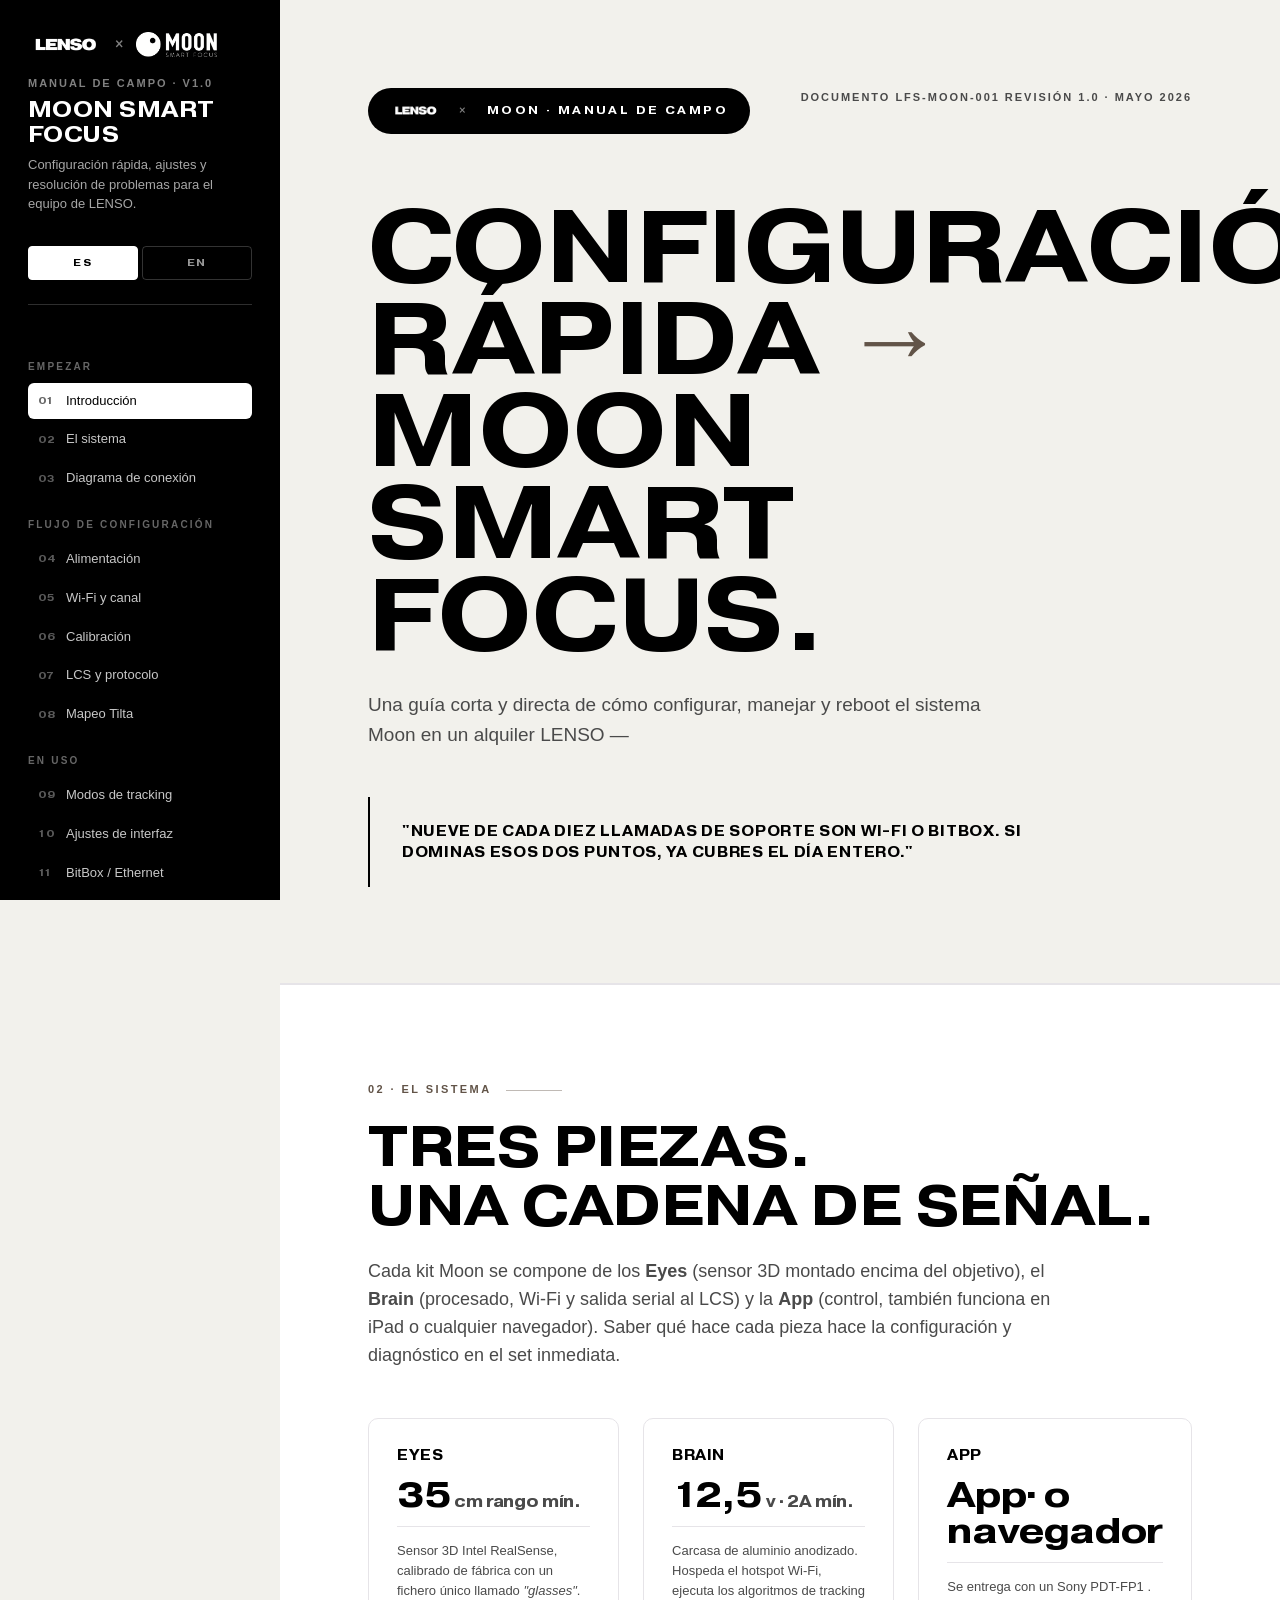
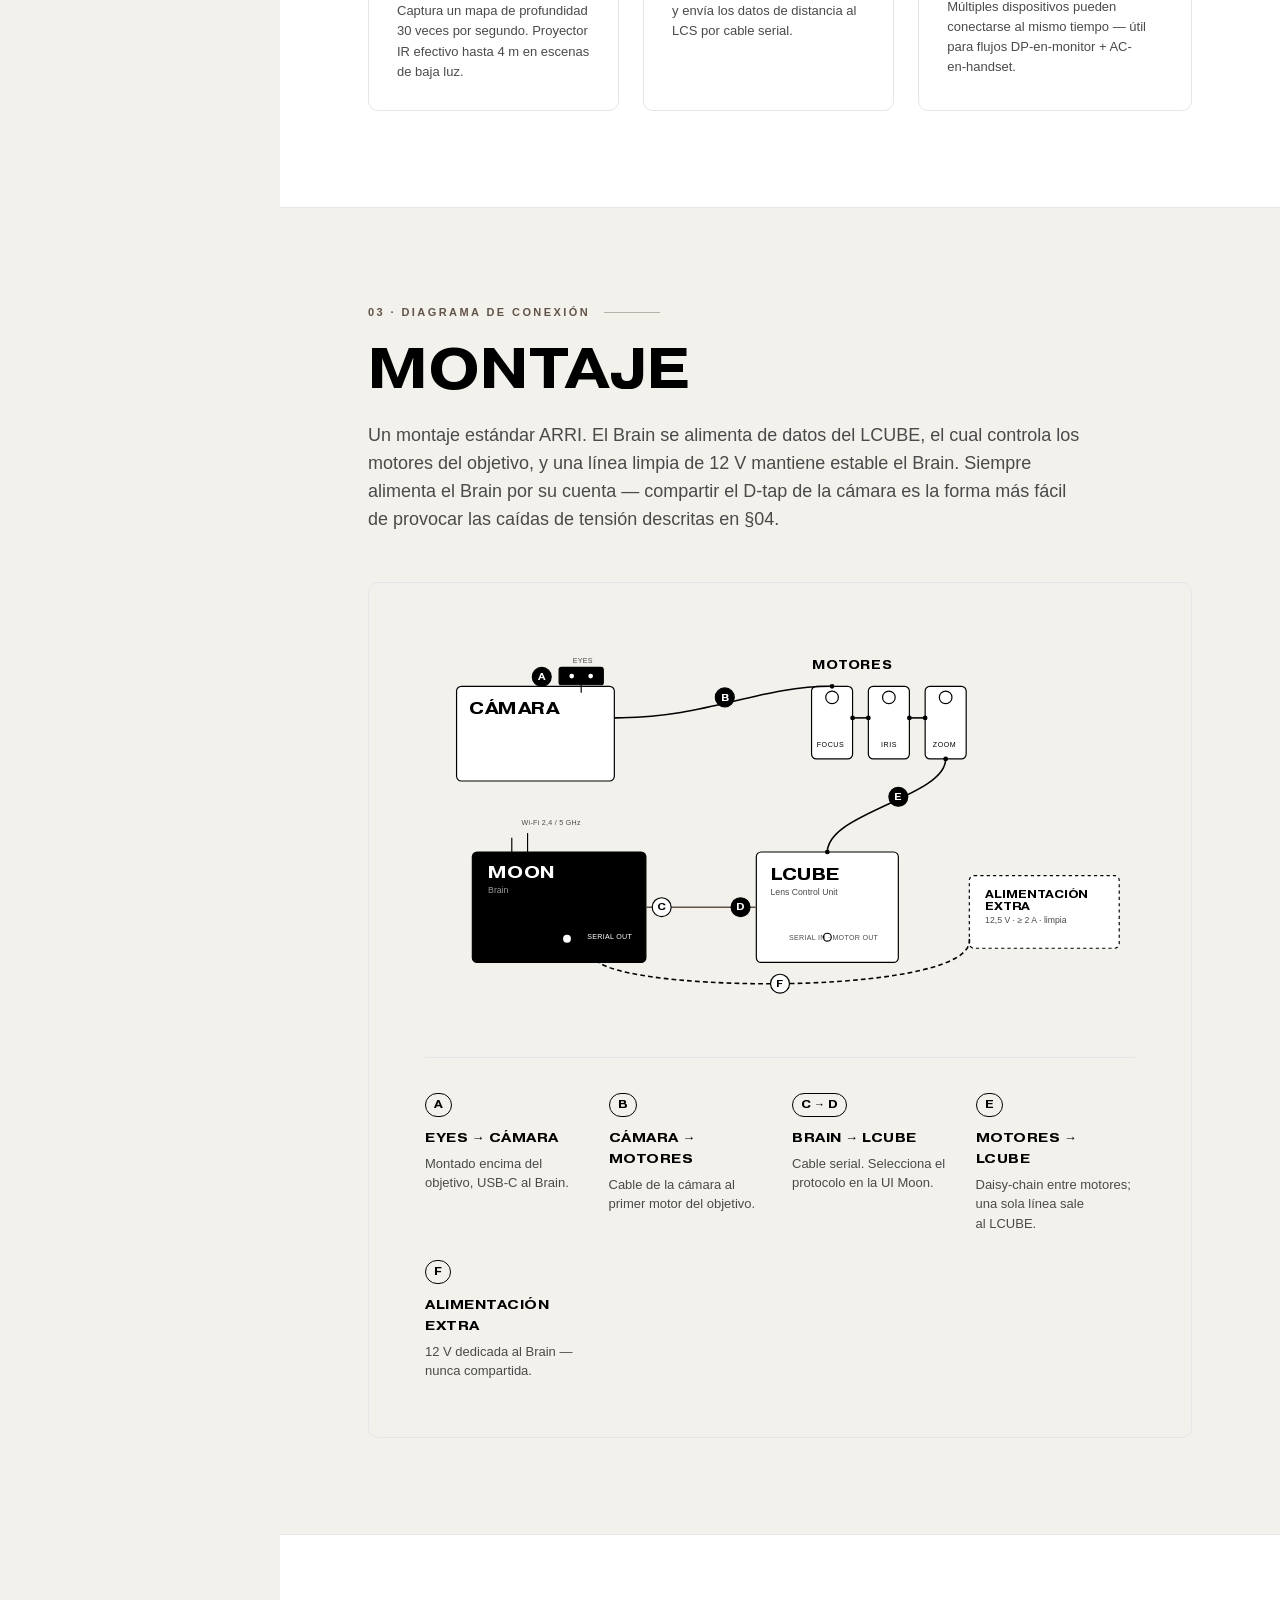
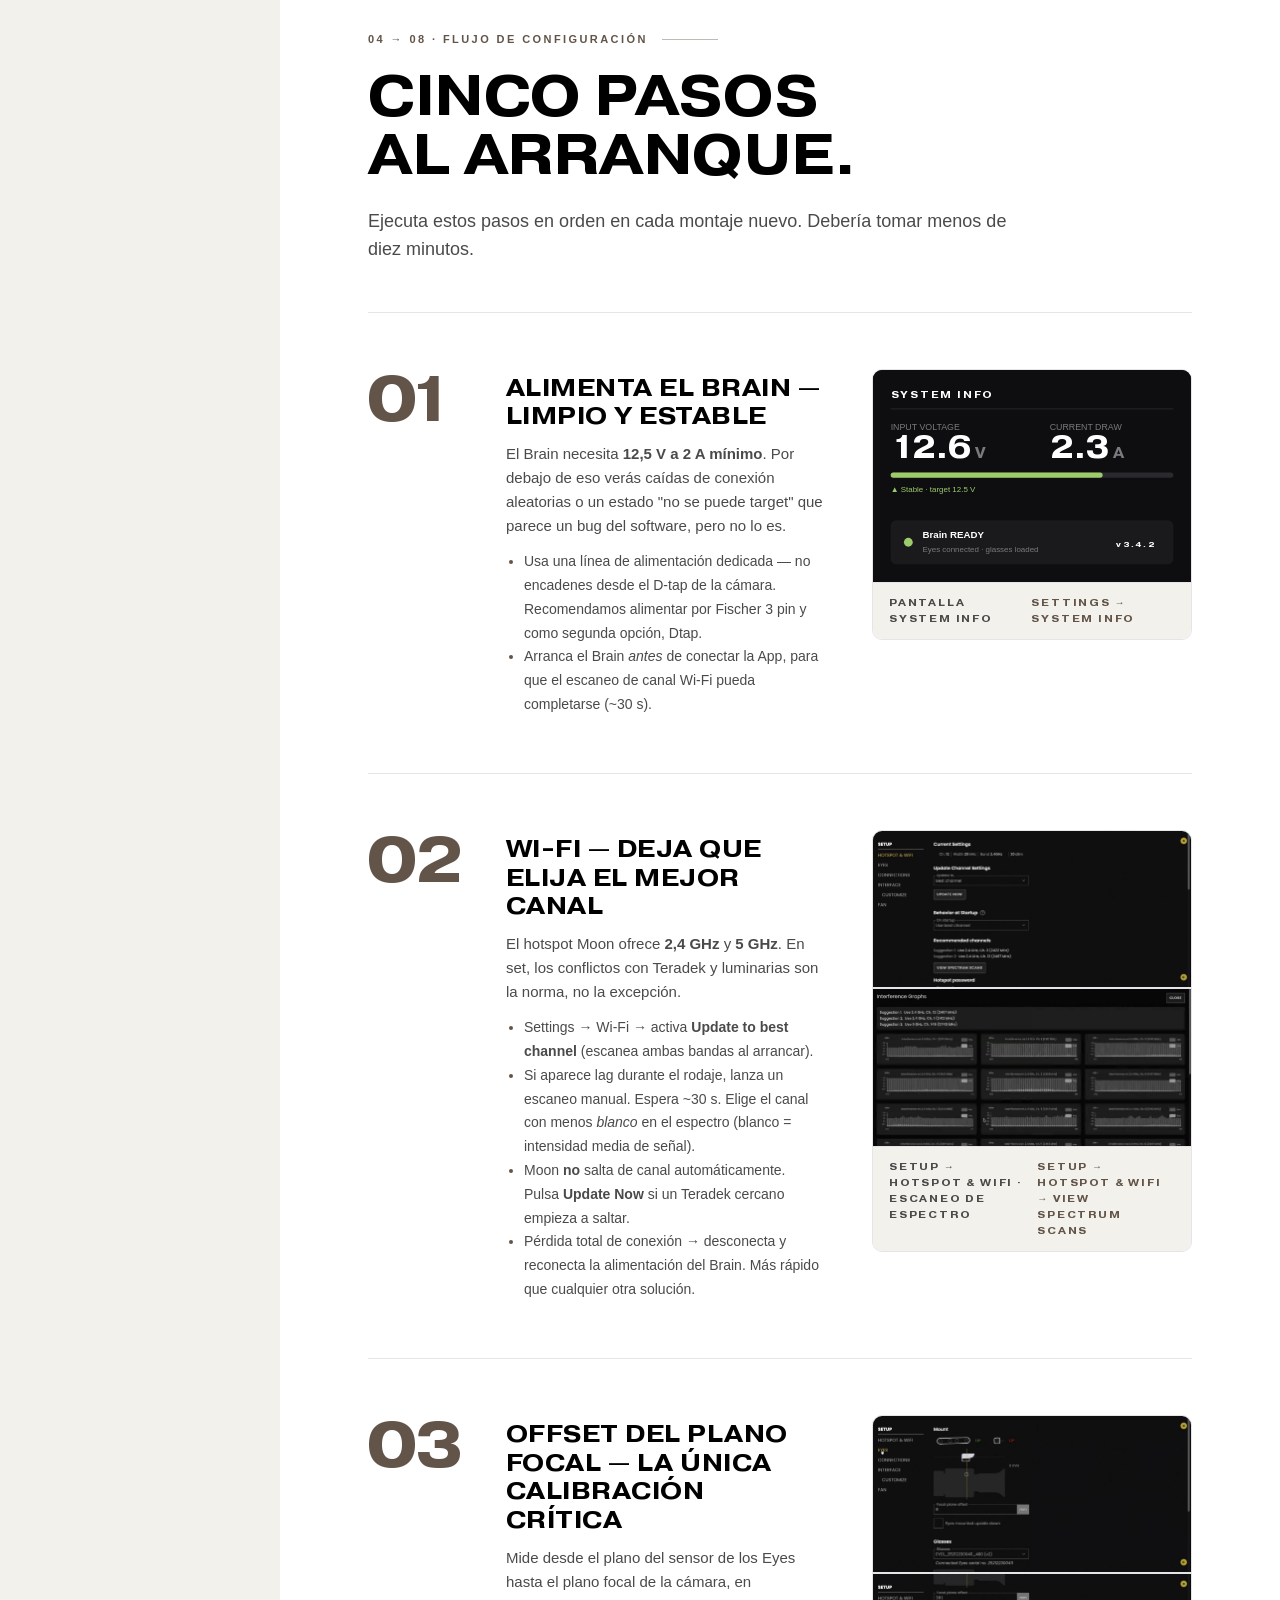
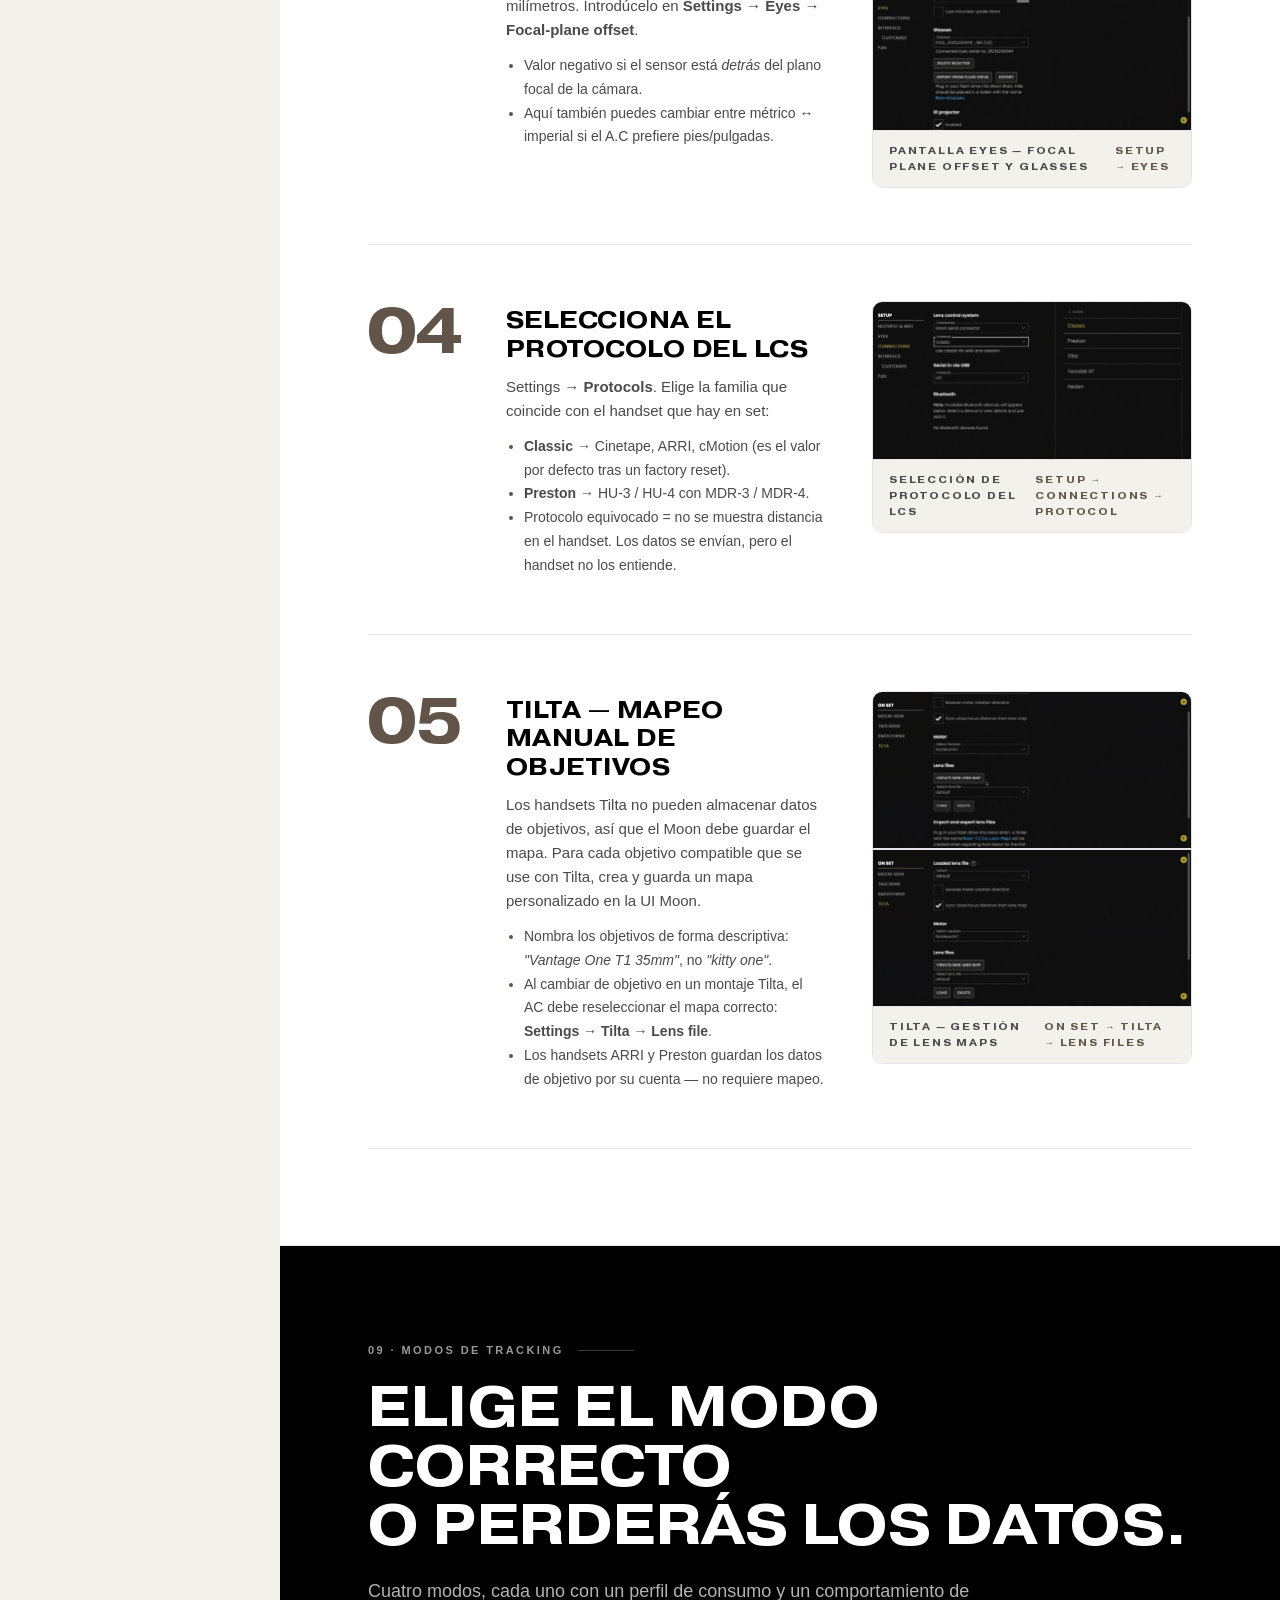
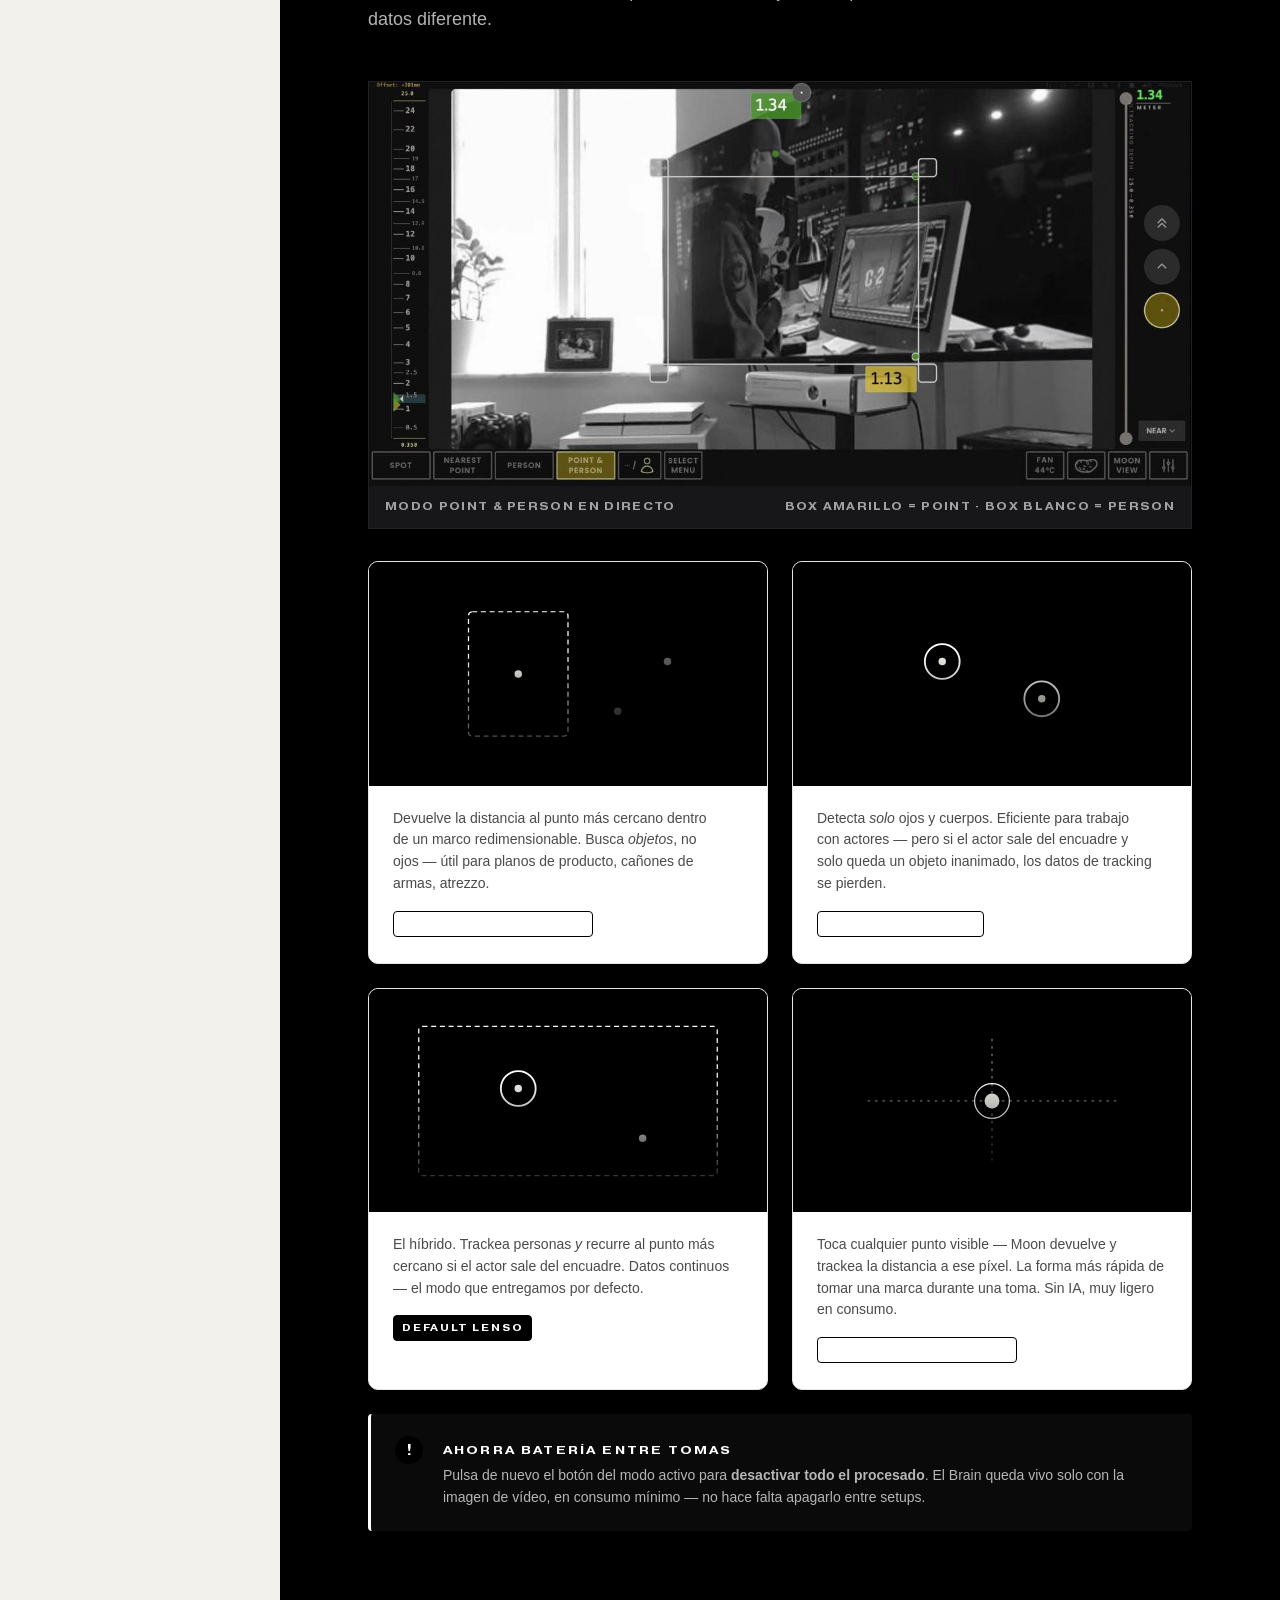
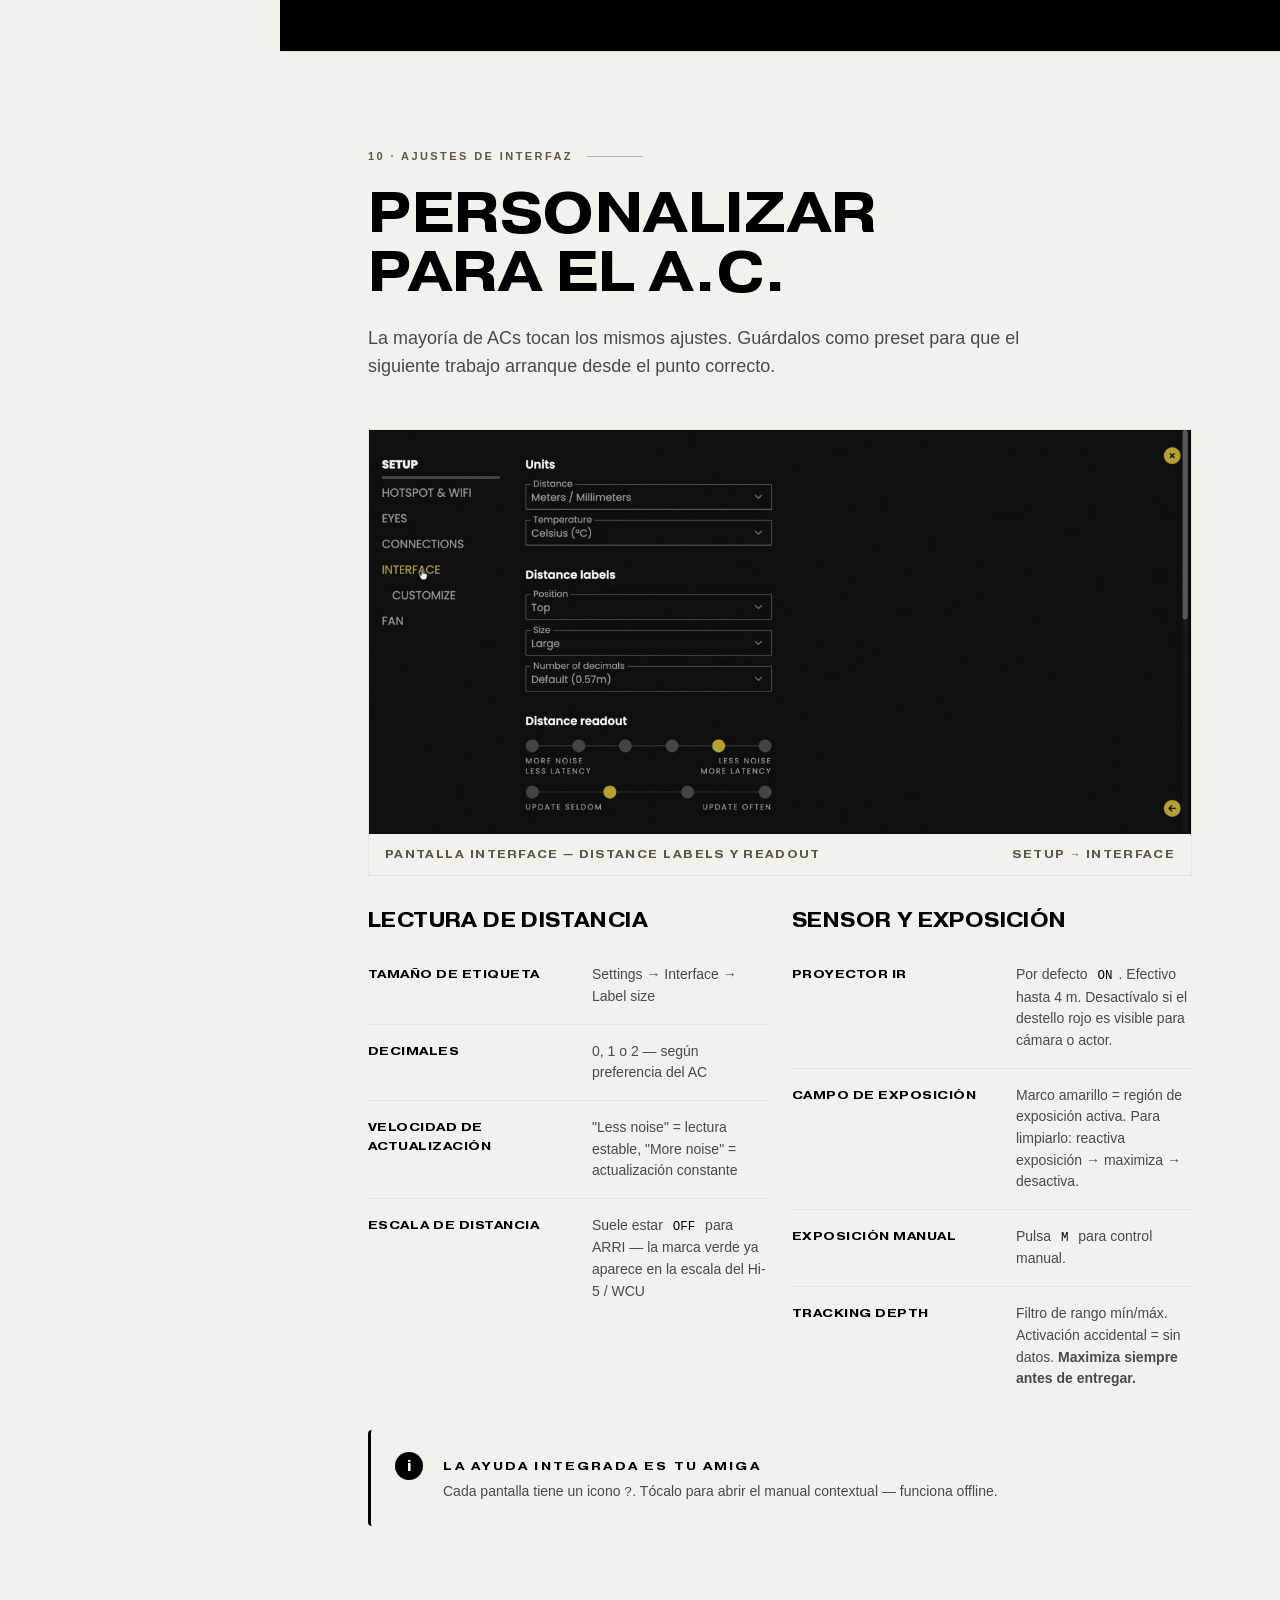
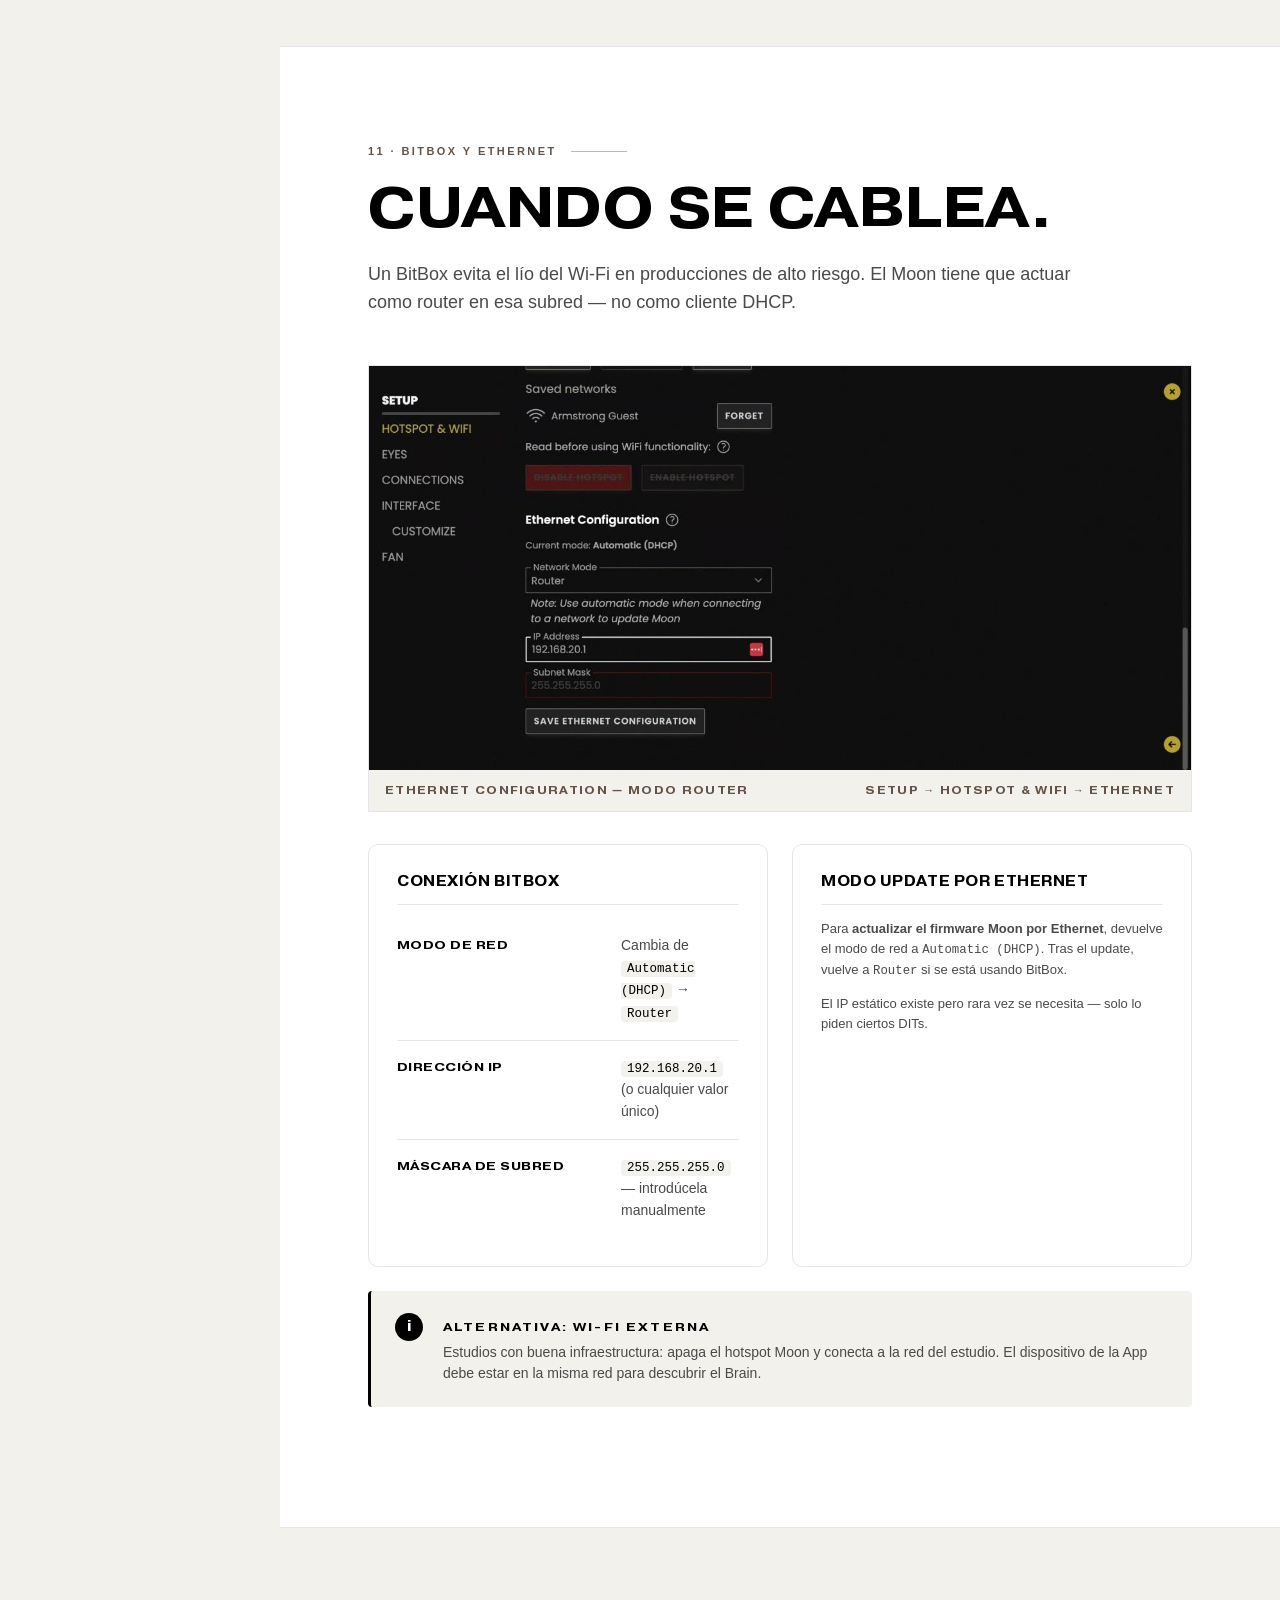
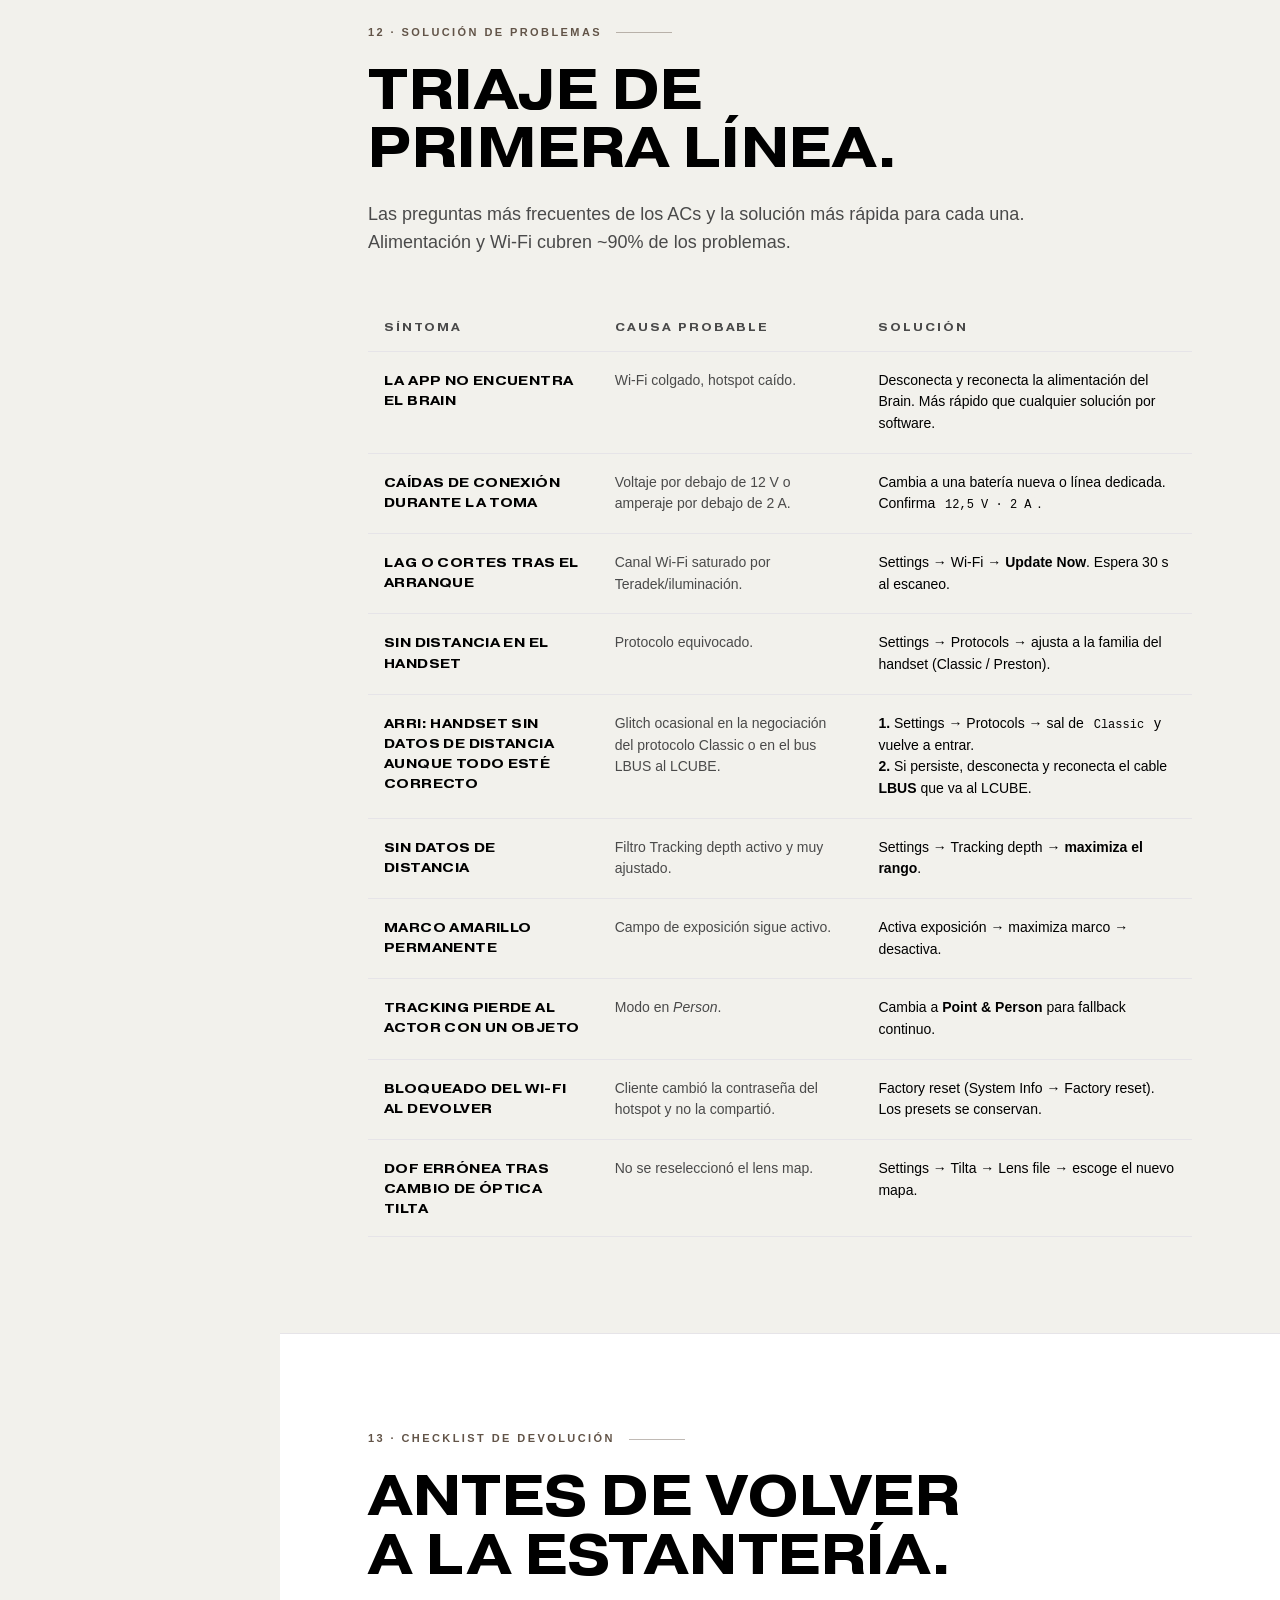
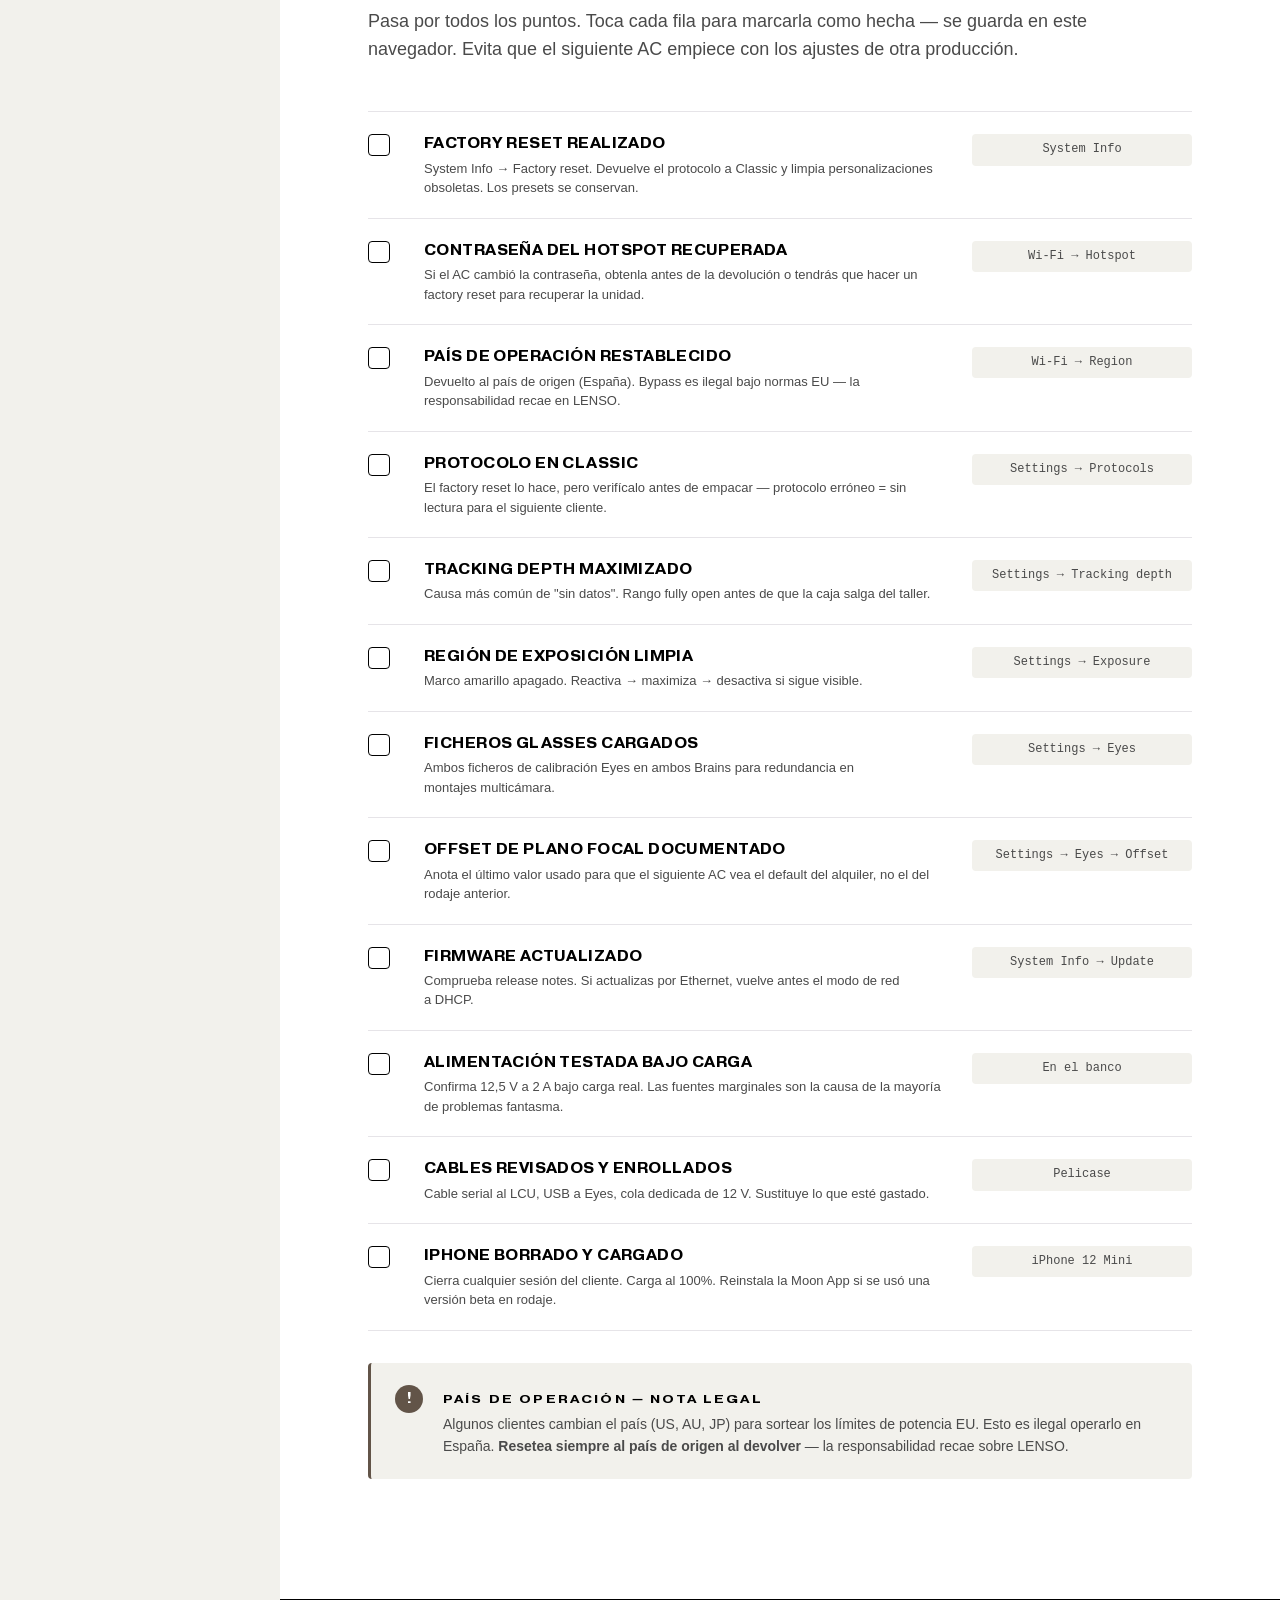
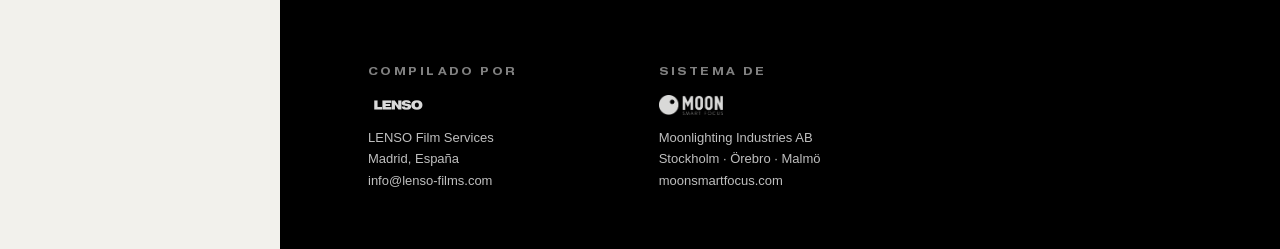
==== commit c10796cf: "Mobile responsiveness fixes - Force diagram SVG to 100% width on screen (was overflowing horizontall" ====
--- a/index.html
+++ b/index.html
@@ -483,7 +483,6 @@
               <circle cx="120" cy="80" r="3" fill="#F2F1EC"/>
               <circle cx="200" cy="110" r="14" fill="none" stroke="#fff" stroke-width="1.5"/>
               <circle cx="200" cy="110" r="3" fill="#F2F1EC"/>
-              <text x="14" y="170" fill="#fff" font-family="Inter" font-size="10">Solo ojos</text>
             </svg>
             <h4>Person</h4>
           </div>
--- a/manual.css
+++ b/manual.css
@@ -7,7 +7,7 @@
 @import url("./assets/lenso.css");
 
 * { box-sizing: border-box; }
-html, body { margin: 0; padding: 0; }
+html, body { margin: 0; padding: 0; overflow-x: hidden; }
 body {
   background: var(--color-cream);
   color: var(--color-black);
@@ -359,7 +359,7 @@
   padding: 56px;
   position: relative;
 }
-.diagram svg { width: 100%; height: auto; display: block; }
+.diagram svg { width: 100% !important; height: auto !important; max-width: 100%; display: block; }
 
 /* Editable in-SVG labels (foreignObject) */
 .svg-label {
@@ -946,14 +946,17 @@
    ============================================================ */
 @media (max-width: 640px) {
   .hero { padding: 40px 20px 56px; }
+  .hero__title { font-size: clamp(36px, 11vw, 64px) !important; word-break: break-word; }
   section.band, .colophon { padding: 48px 20px; }
   .grid-2, .grid-3 { grid-template-columns: 1fr; }
   .step {
-    grid-template-columns: 48px 1fr;
-    gap: 16px;
+    grid-template-columns: 56px 1fr;
+    gap: 20px;
     padding: 32px 0;
   }
-  .step__num { font-size: 44px; }
+  .step__num { font-size: 36px; }
+  .step__body h3 { font-size: clamp(16px, 4.5vw, 22px); word-break: break-word; }
+  .section-h { word-break: break-word; }
   .hero__top { flex-direction: column; align-items: flex-start; }
   .hero__meta { text-align: left; }
   .diagram { padding: 20px; }
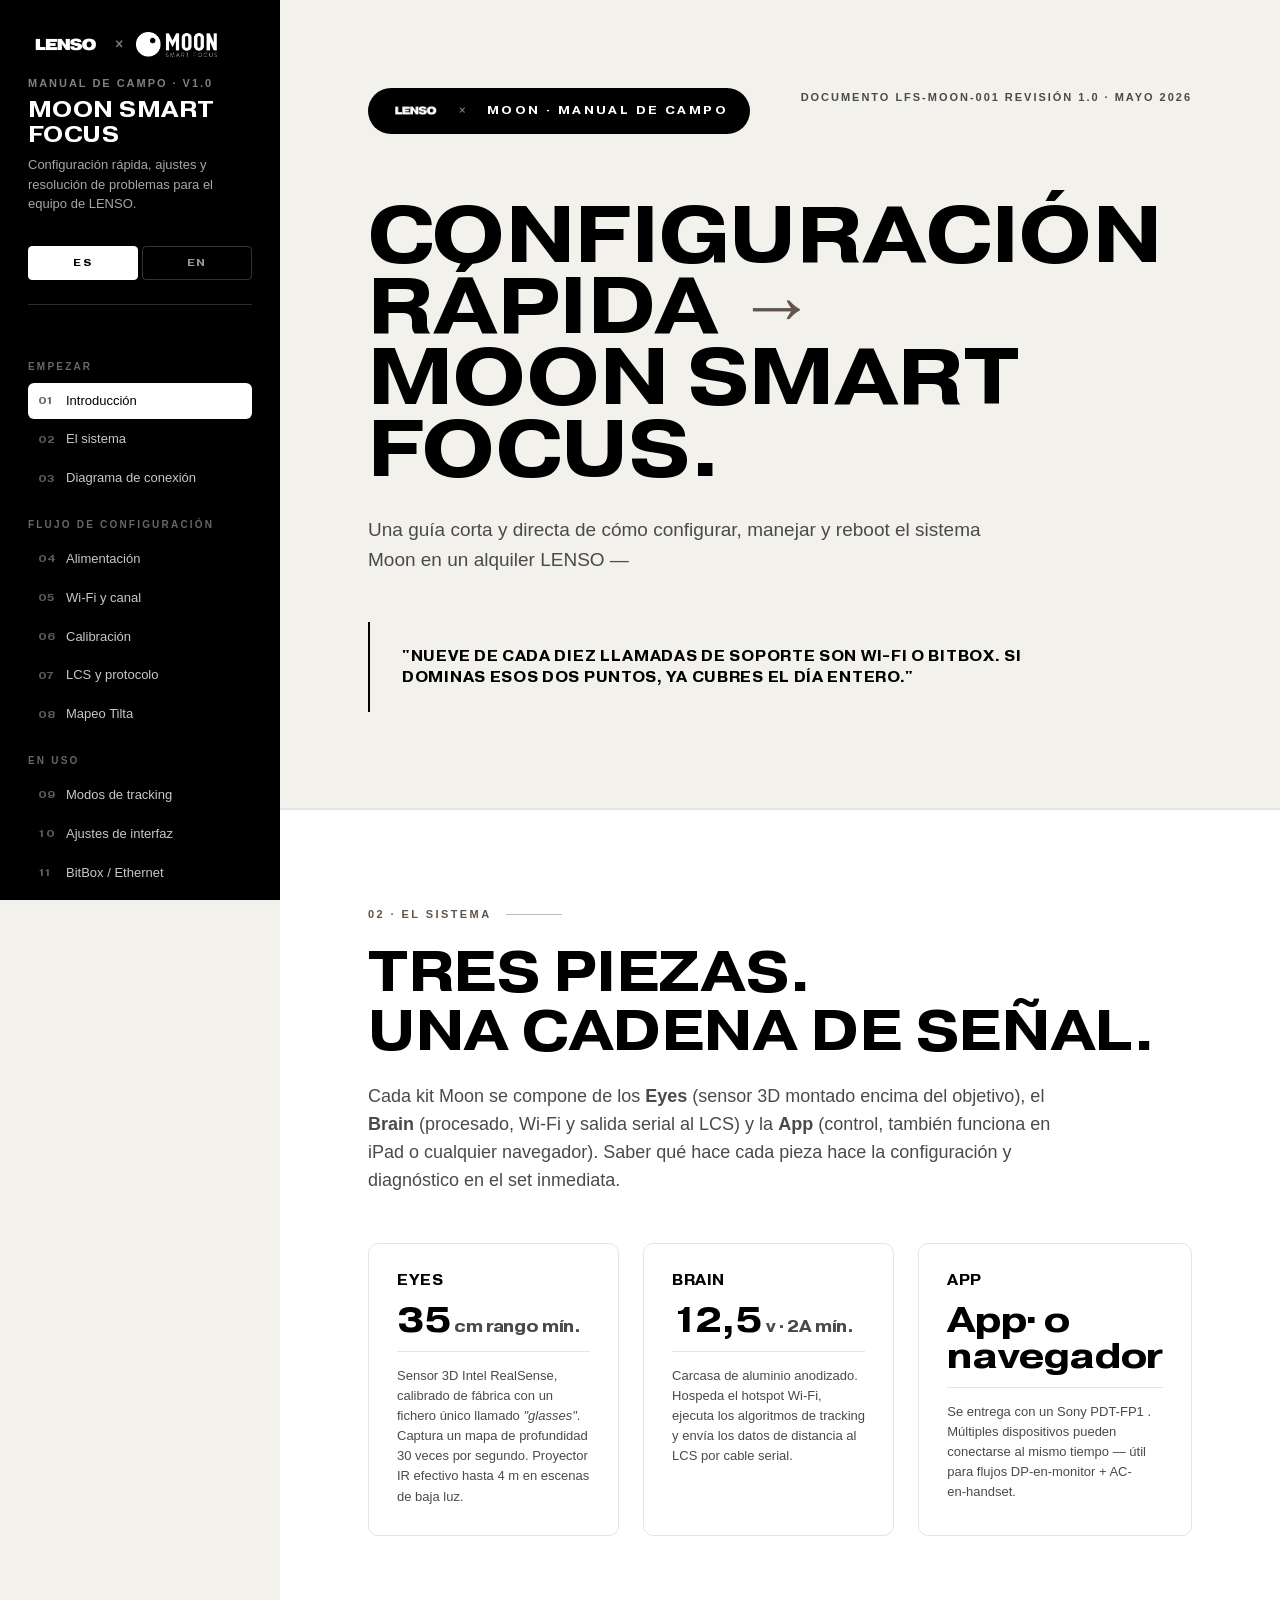
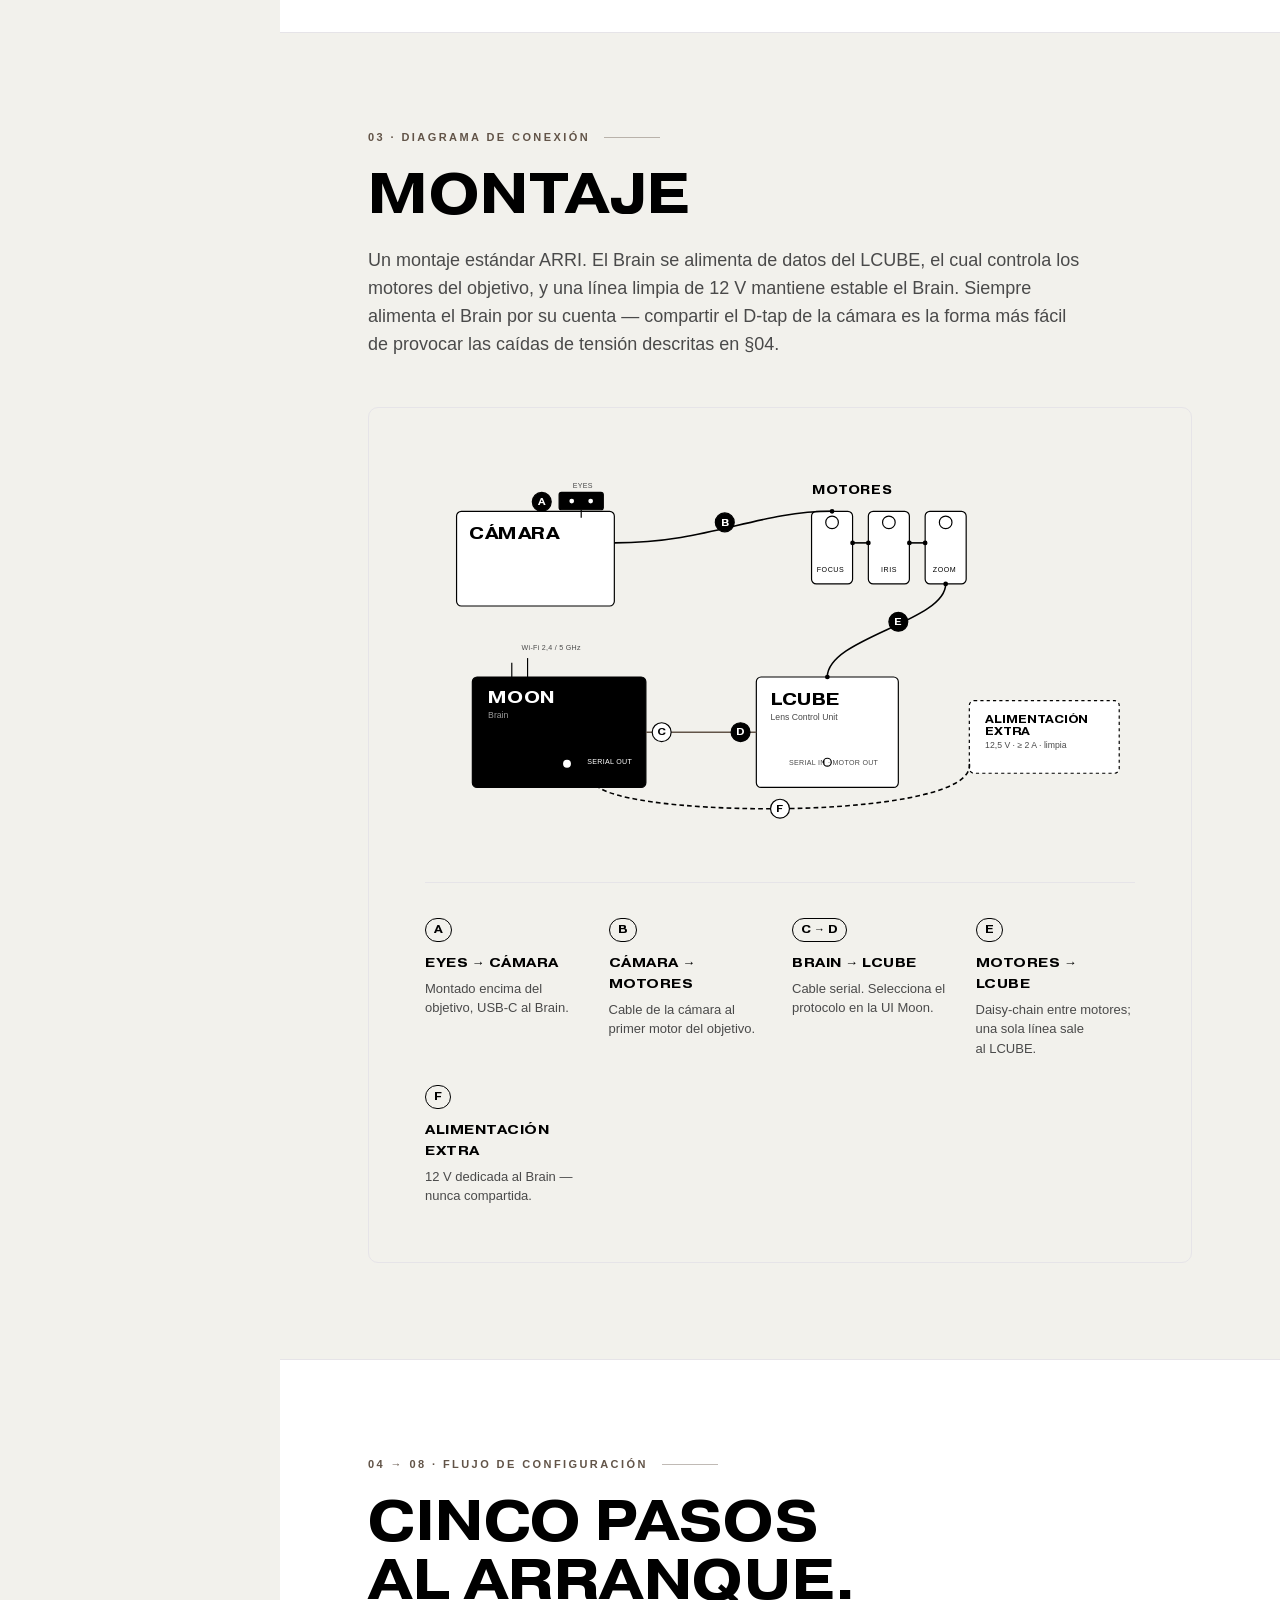
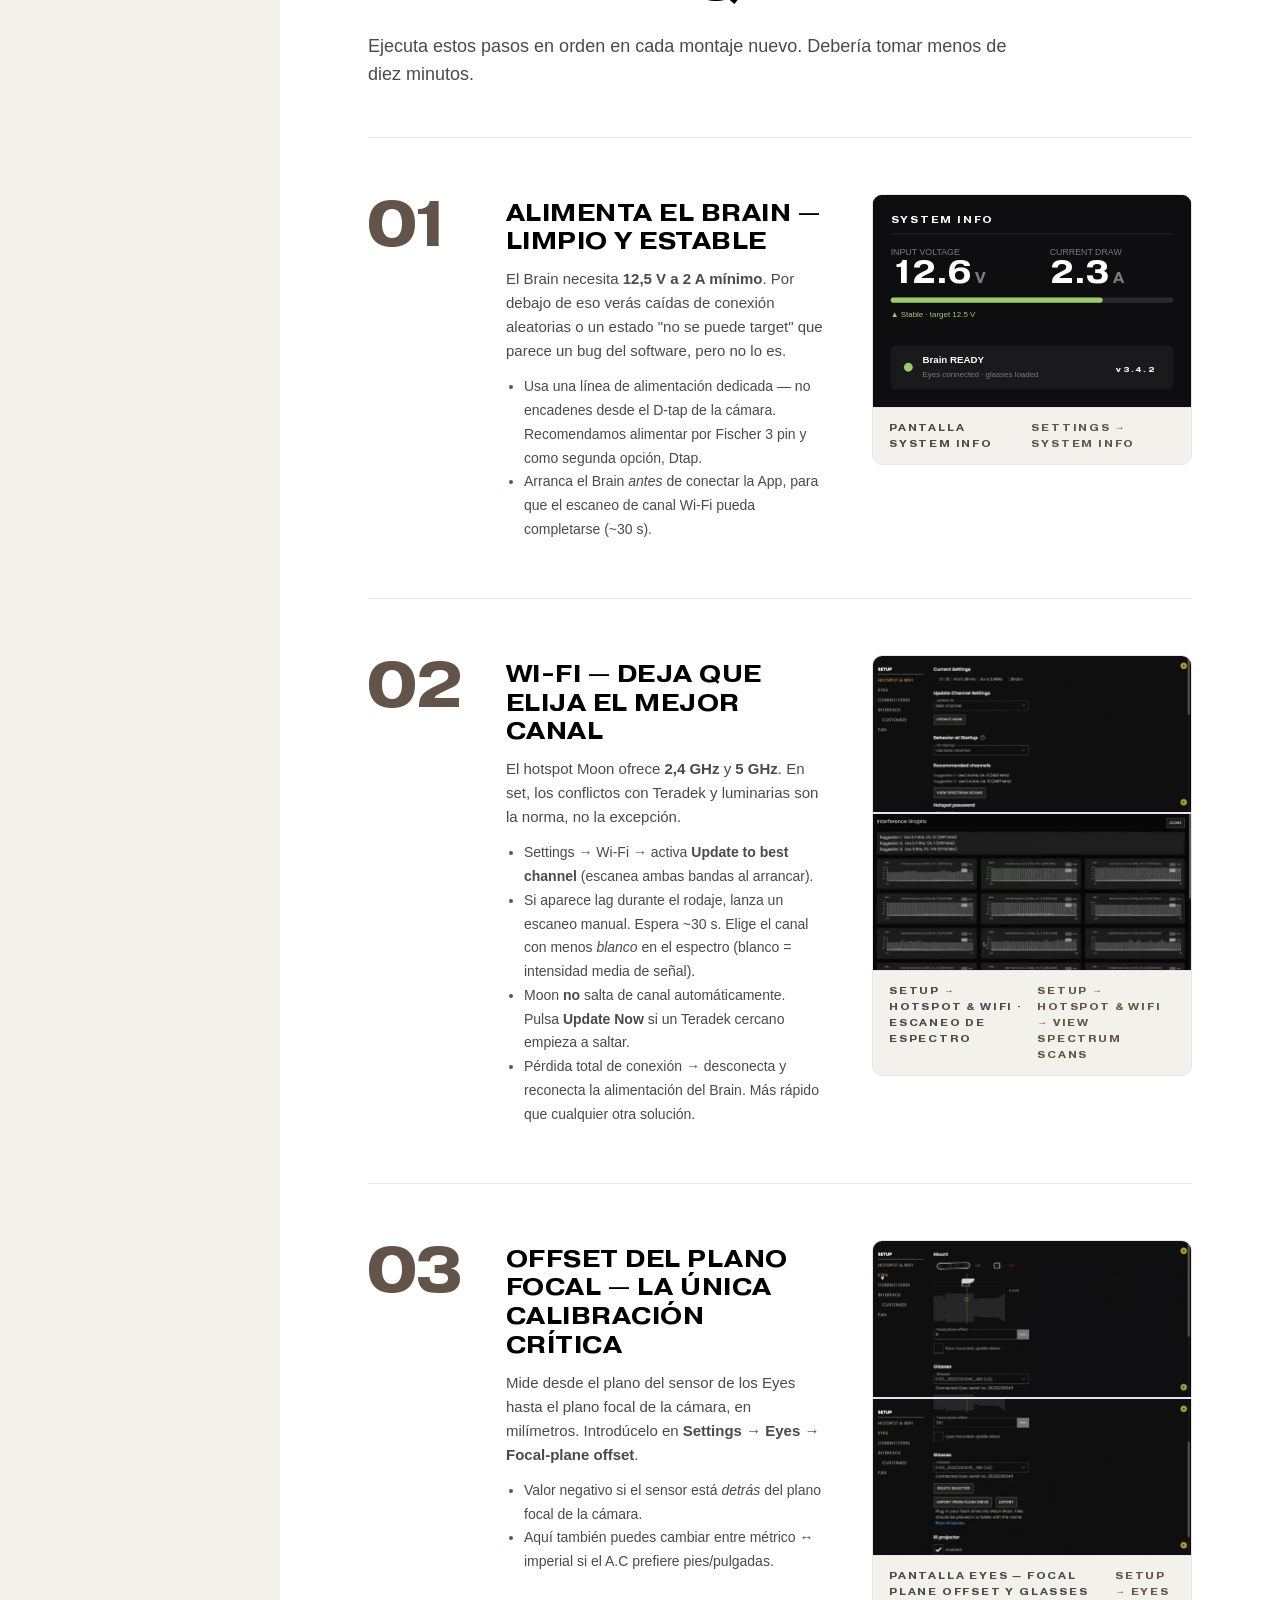
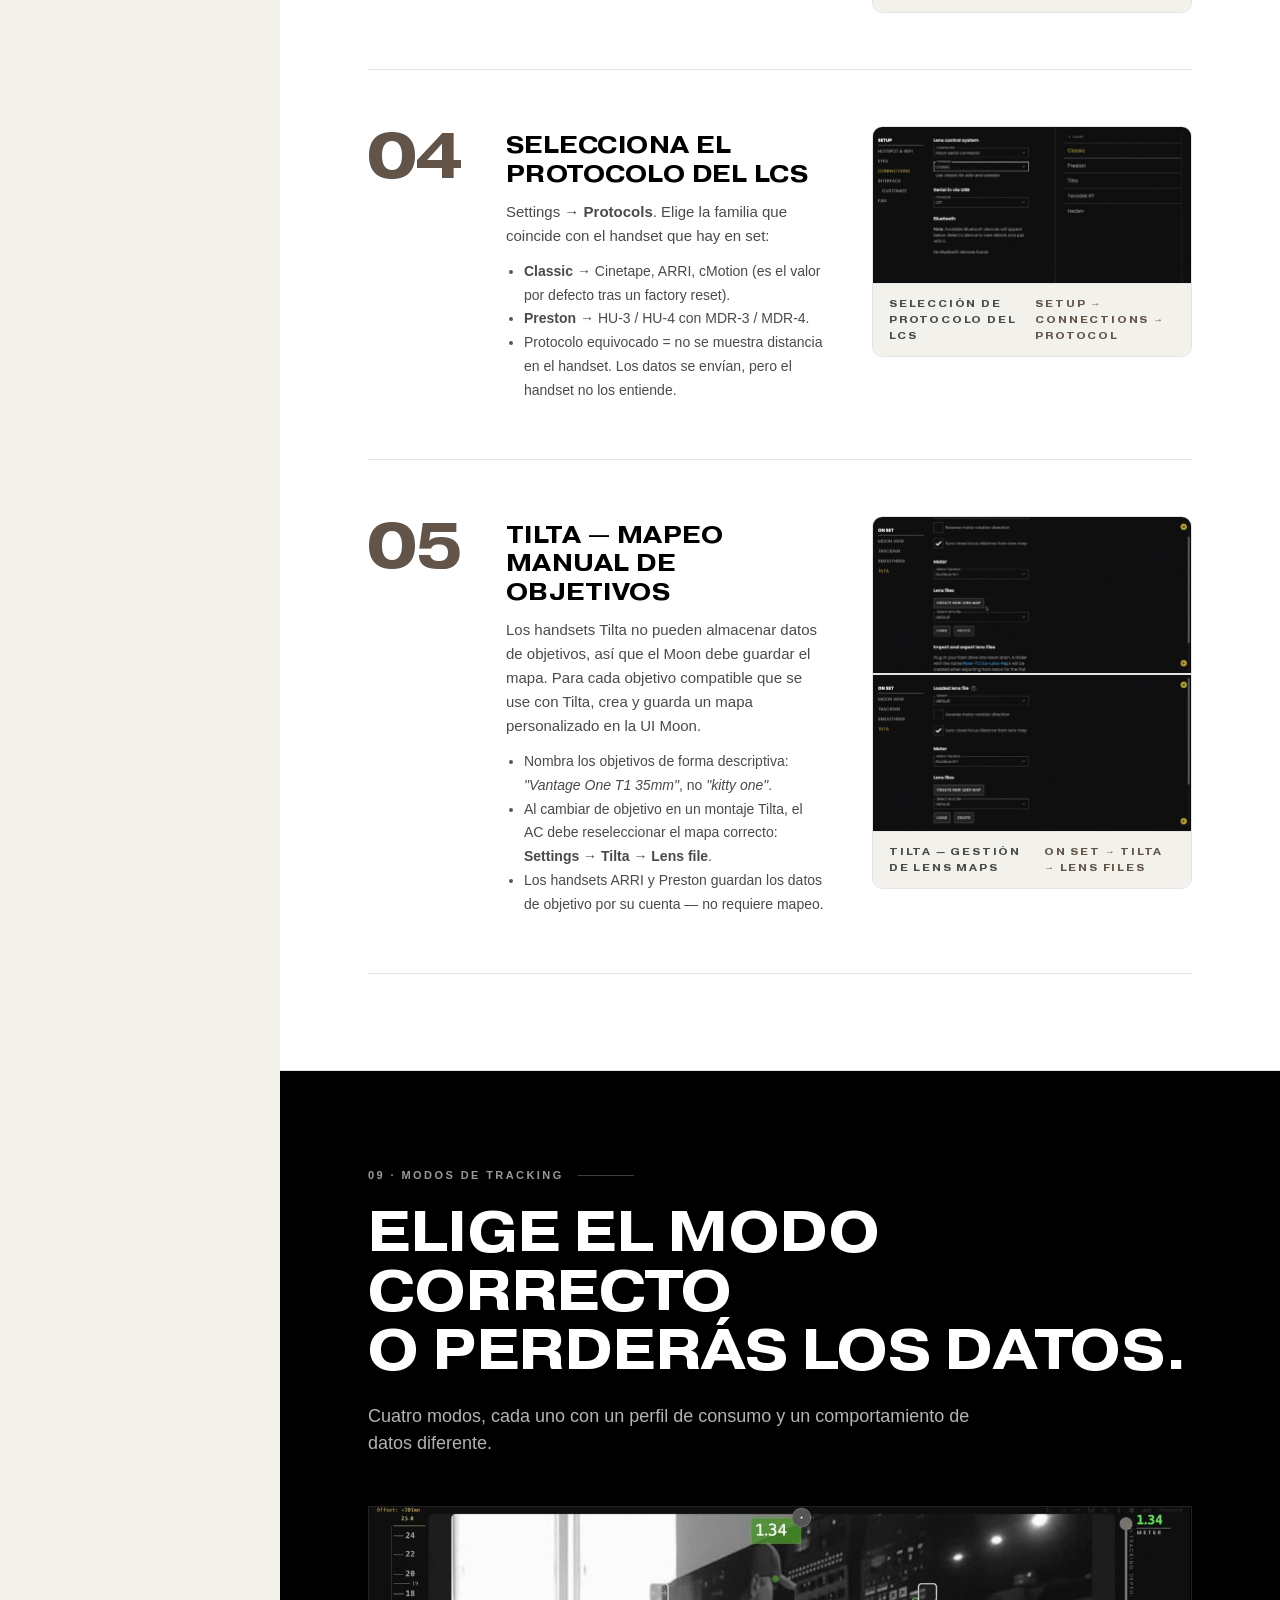
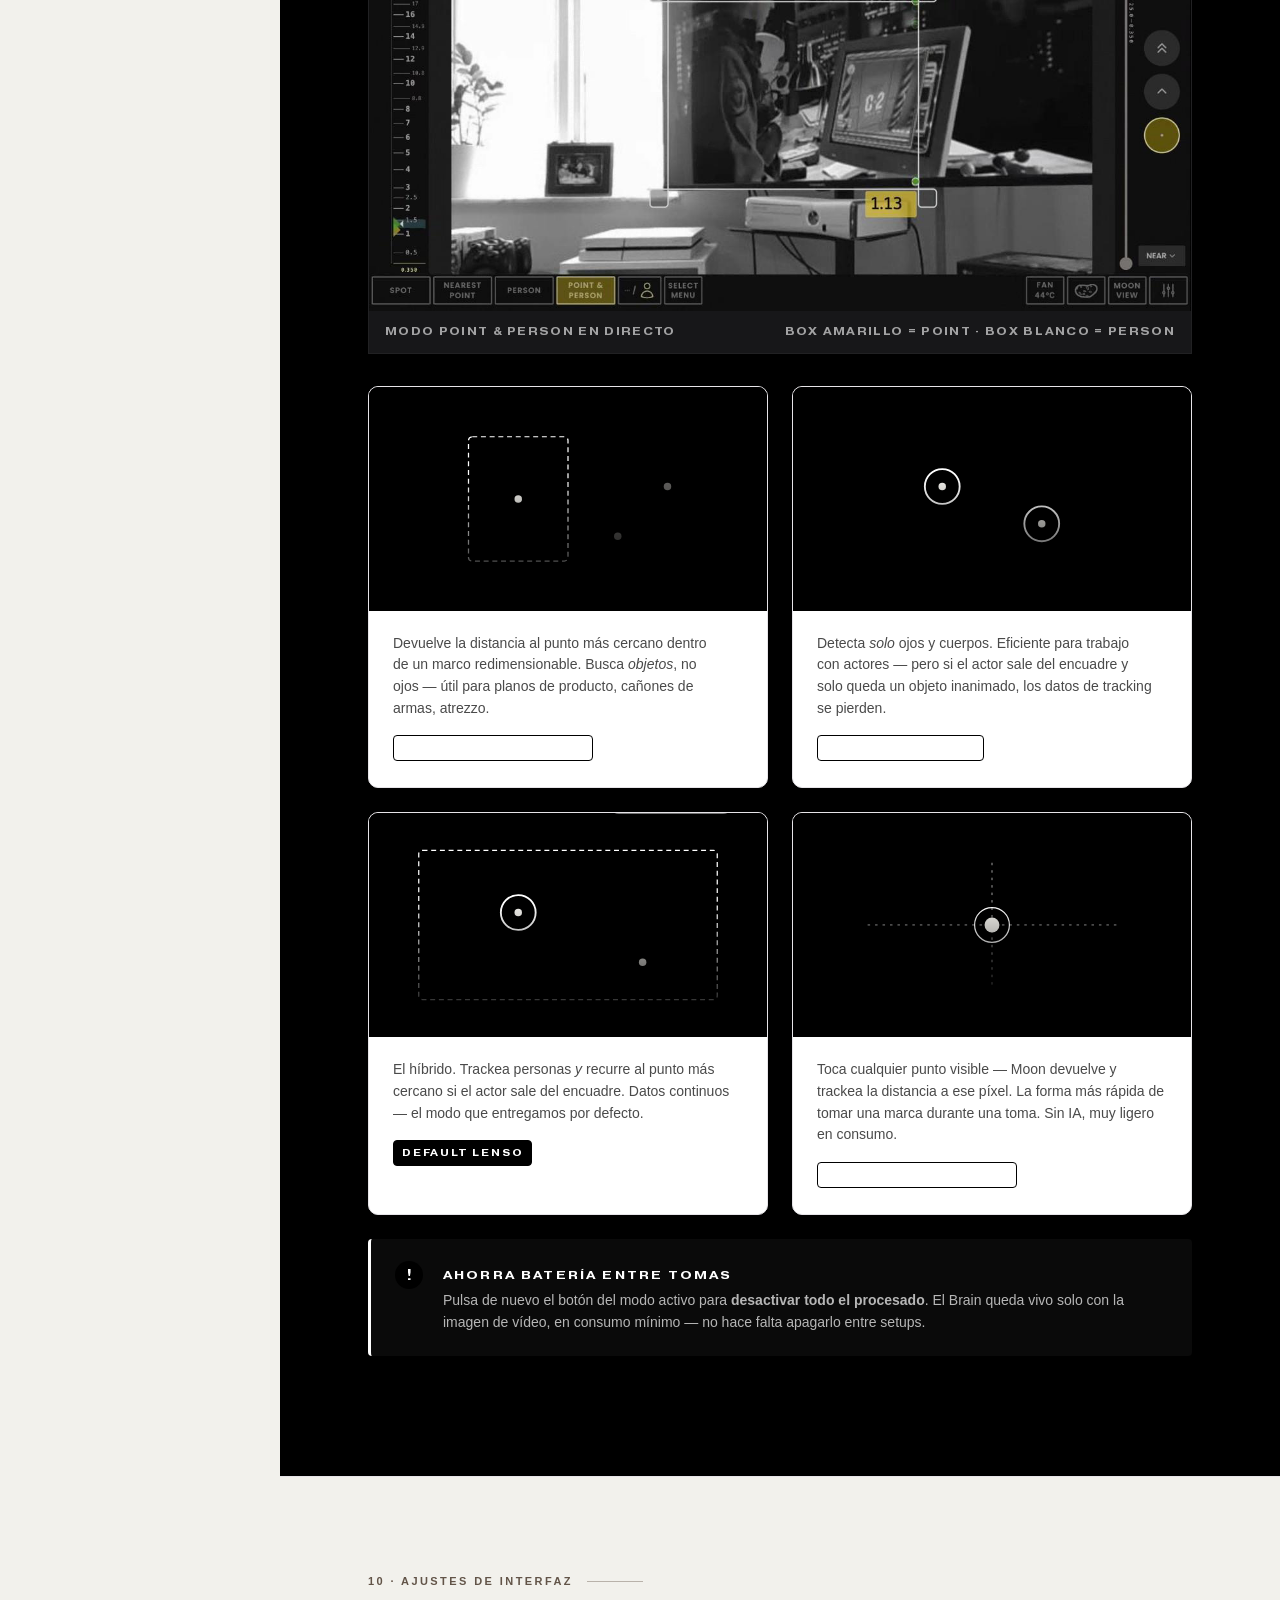
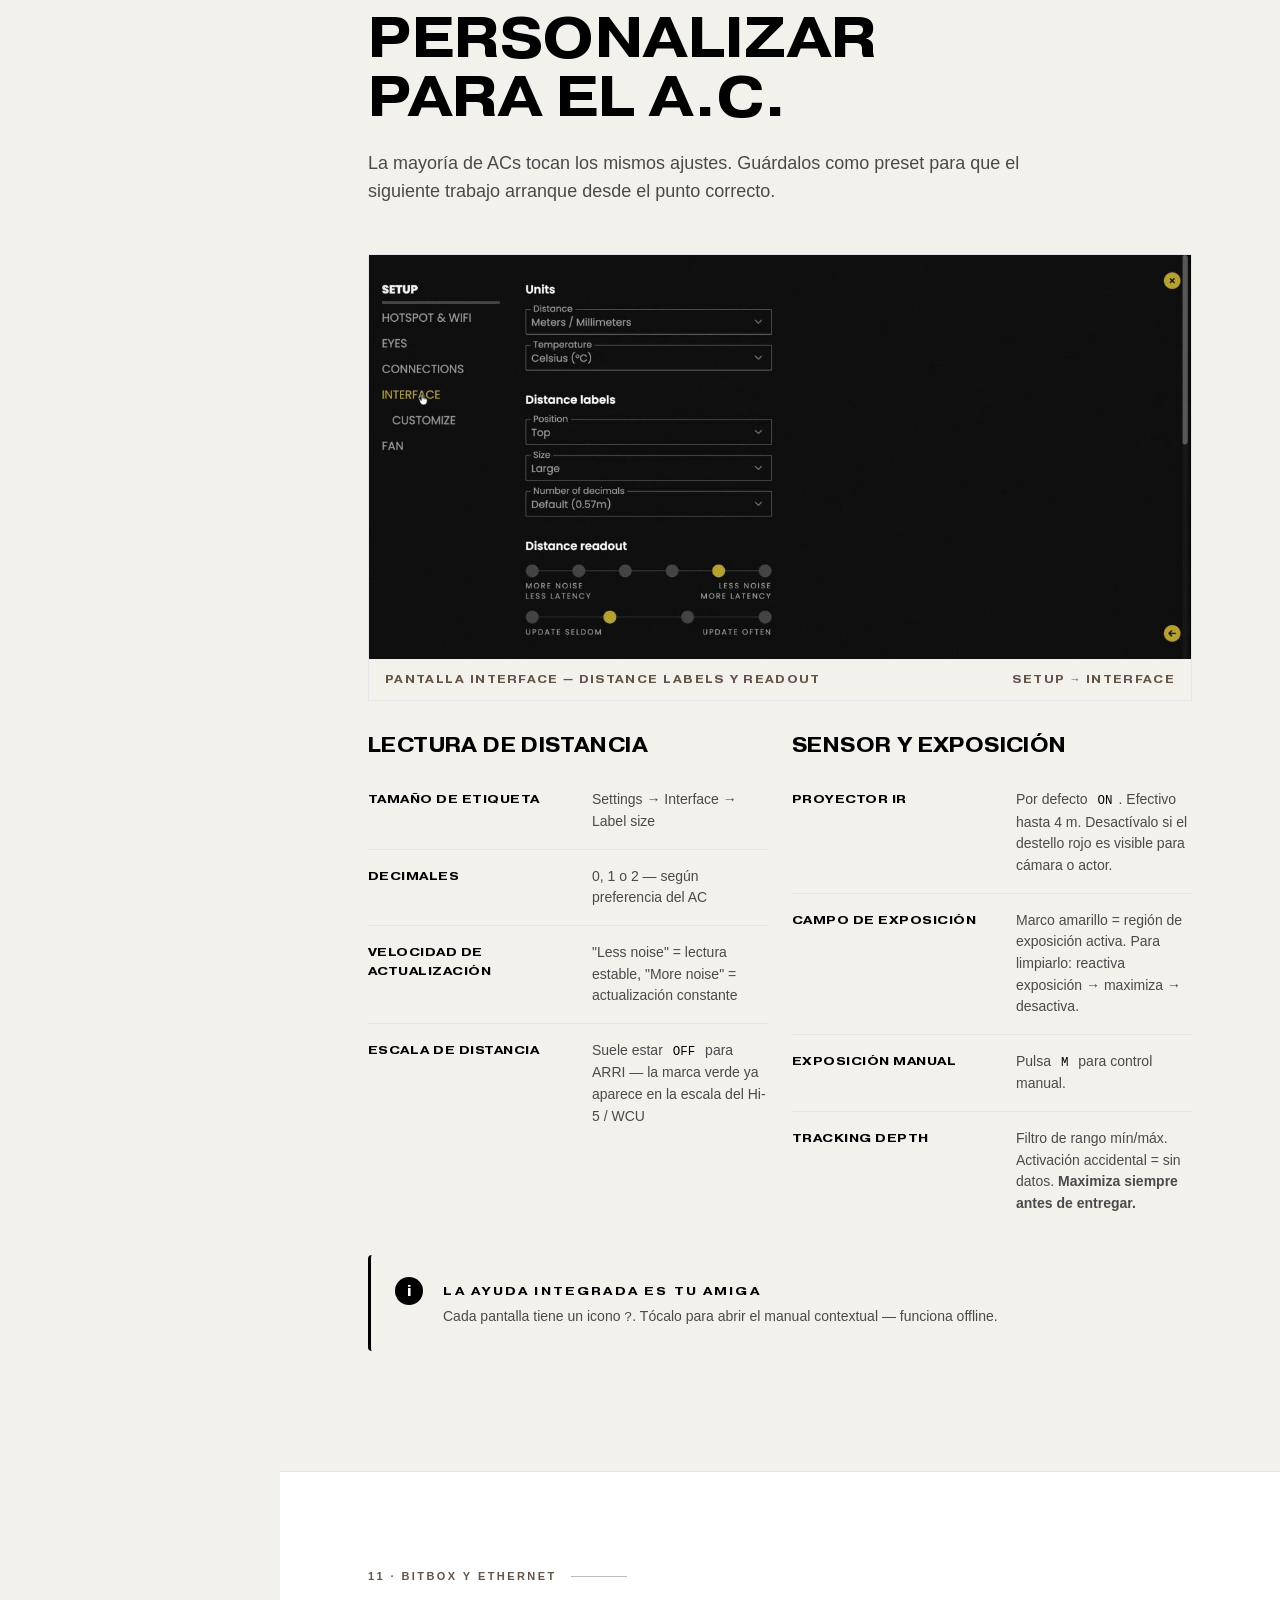
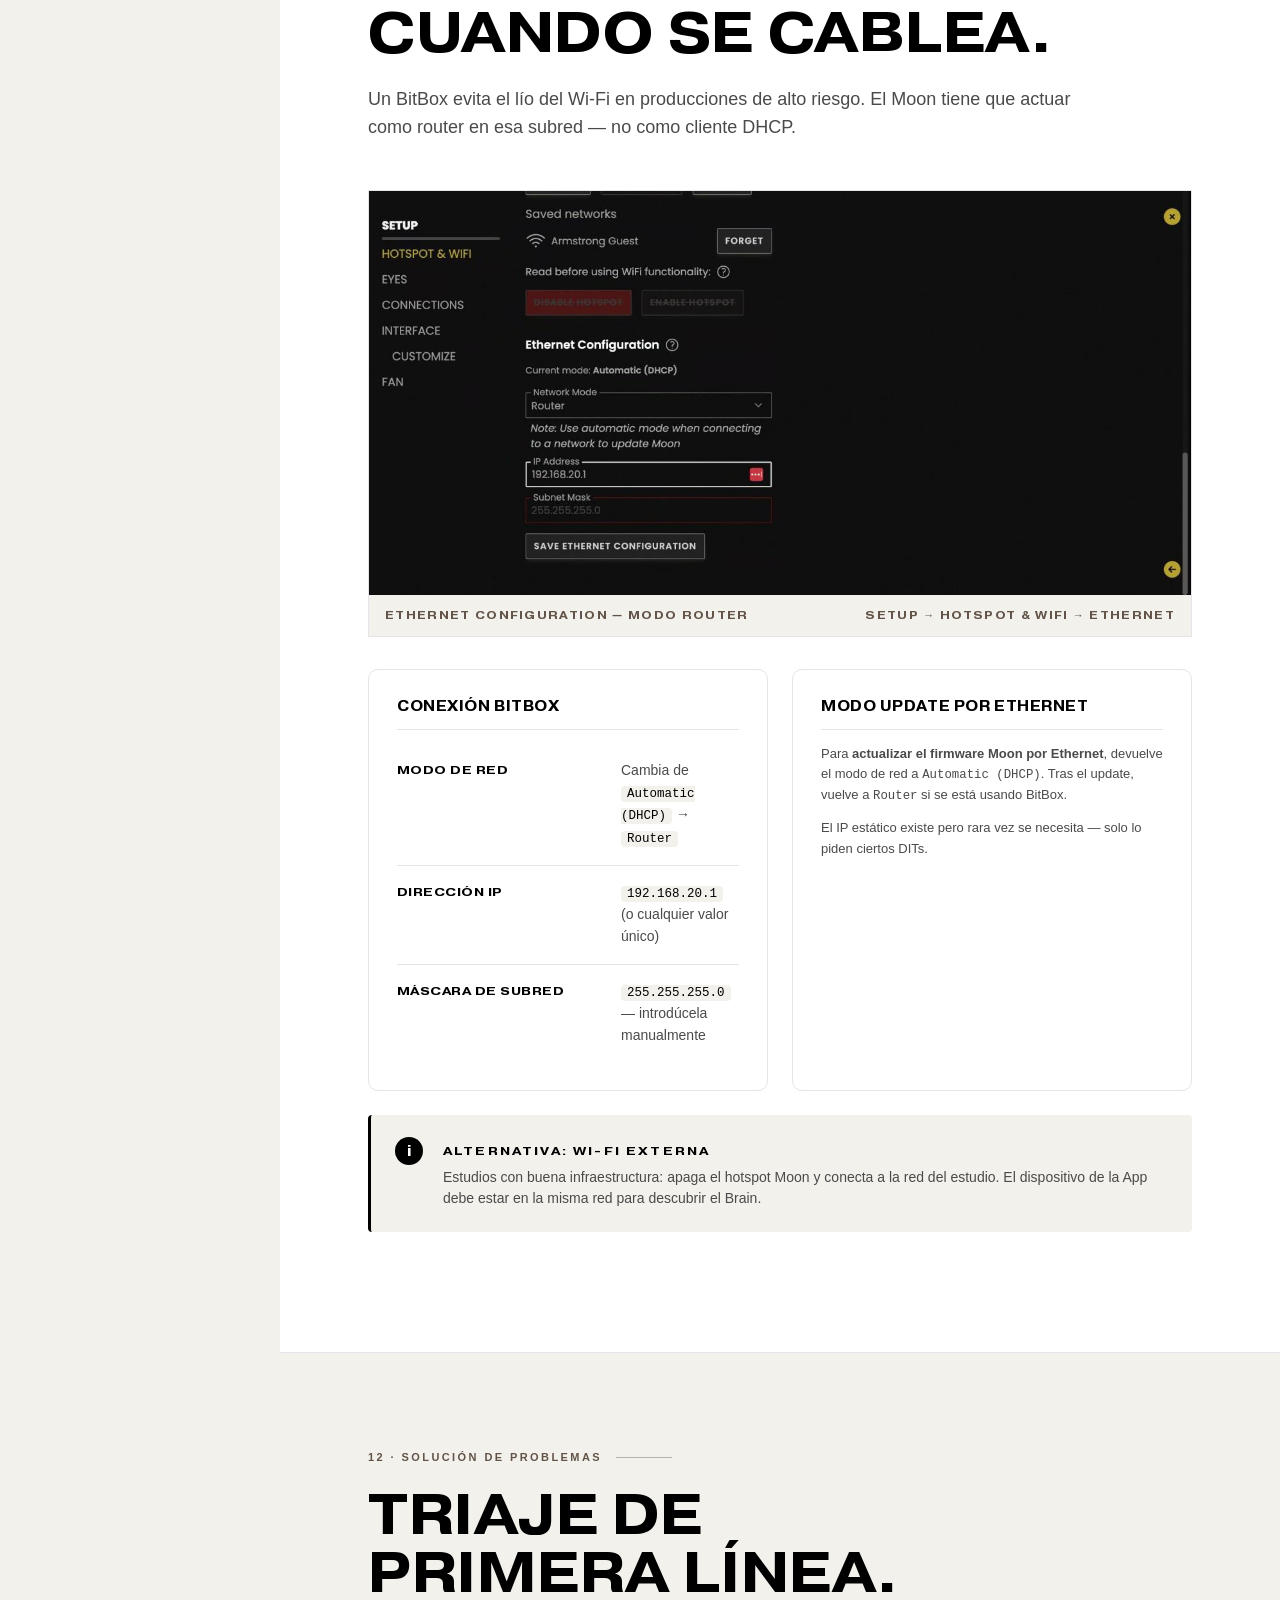
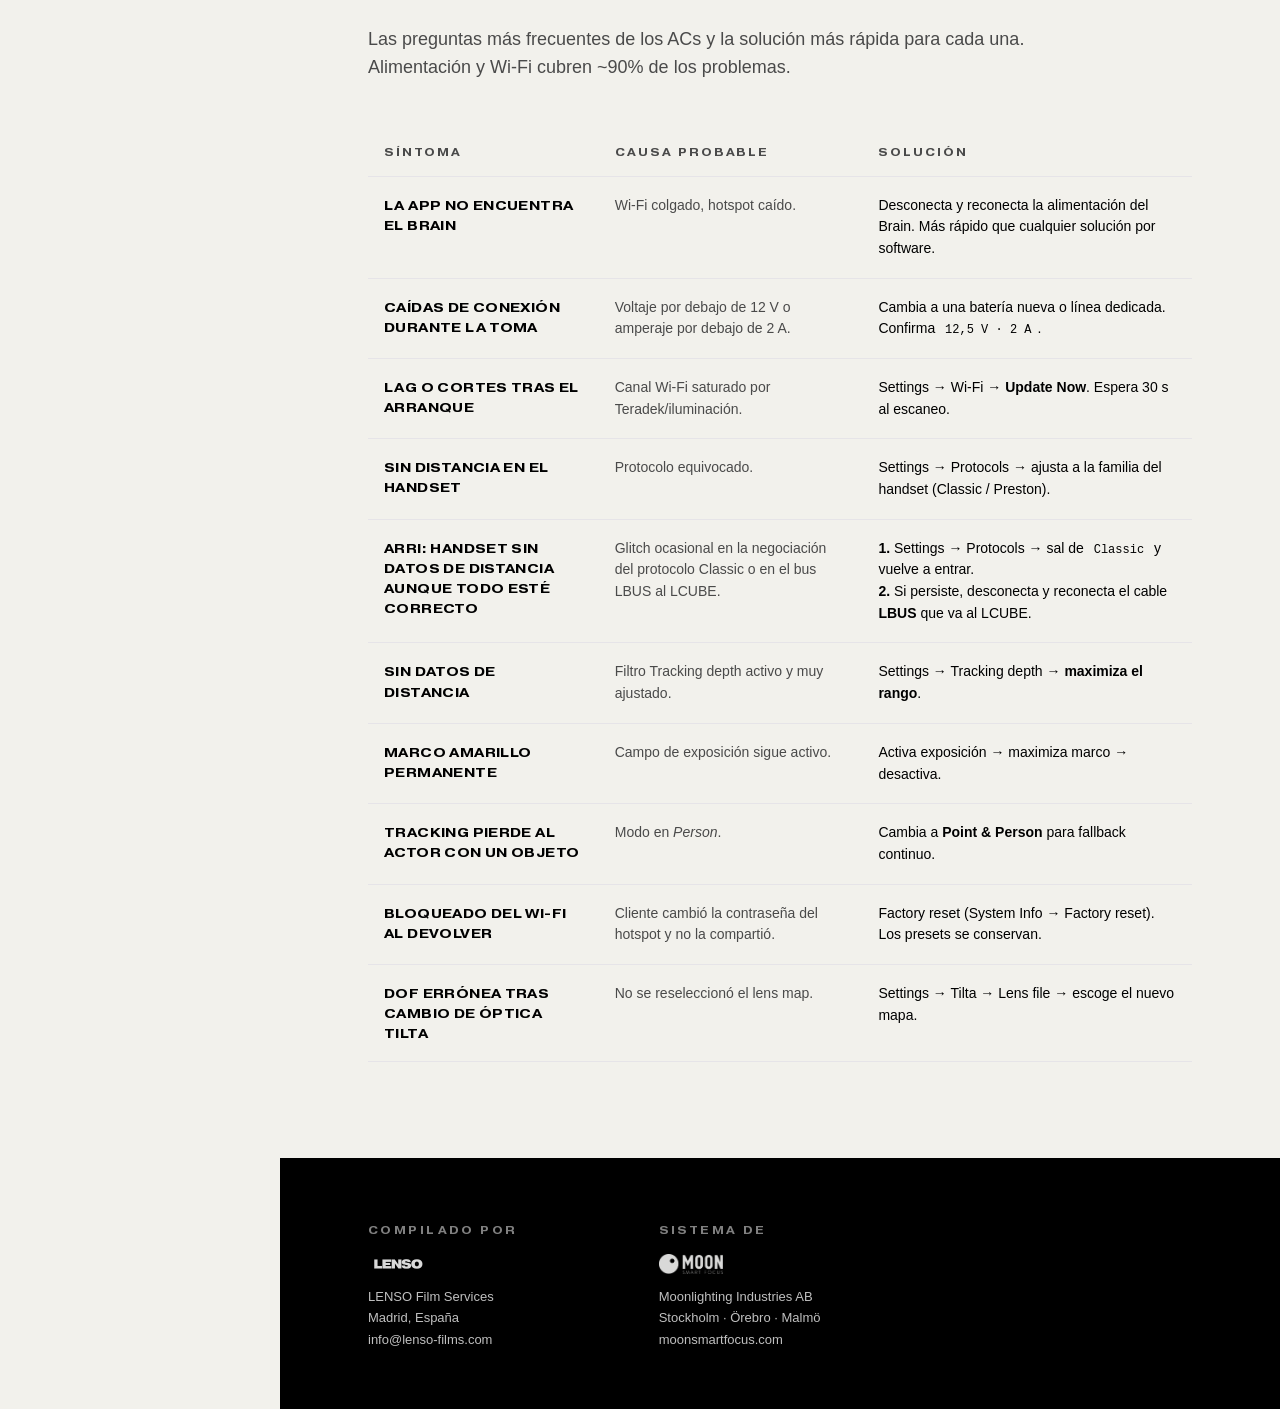
==== commit 461d7a1f: "Replace iPhone references with Sony PDT-FP1; hide section 13 from public website; cap hero font size" ====
--- a/index.html
+++ b/index.html
@@ -60,7 +60,7 @@
 
       <div class="nav__group">Servicio</div>
       <a href="#troubleshoot"><span class="num">12</span>Solución de problemas</a>
-      <a href="#return"><span class="num">13</span>Checklist de devolución</a>
+      <a href="#return" class="is-warehouse"><span class="num">13</span>Checklist de devolución</a>
     </nav>
 
     <div class="sidebar__actions">
@@ -687,8 +687,8 @@
       </div>
     </section>
 
-    <!-- RETURN CHECKLIST -->
-    <section class="band band--white" id="return">
+    <!-- RETURN CHECKLIST · warehouse-only -->
+    <section class="band band--white is-warehouse" id="return">
       <div class="eyebrow">13 · Checklist de Devolución</div>
       <h2 class="section-h">Antes de volver a la estantería.</h2>
       <p class="lead">Pasa por todos los puntos. Toca cada fila para marcarla como hecha — se guarda en este navegador. Evita que el siguiente AC empiece con los ajustes de otra producción.</p>
@@ -732,6 +732,11 @@
 </div>
 
 <script>
+  // --- Warehouse mode (reveals section 13 when URL has ?warehouse=1) ---
+  if (new URLSearchParams(location.search).get('warehouse') === '1') {
+    document.body.classList.add('warehouse-mode');
+  }
+
   // --- Mobile sidebar toggle ---
   const navToggle = document.getElementById('navToggle');
   const sidebar = document.getElementById('sidebar');
@@ -783,7 +788,7 @@
     { id: 'fw',   title: 'Firmware actualizado',            desc: 'Comprueba release notes. Si actualizas por Ethernet, vuelve antes el modo de red a DHCP.', where: 'System Info → Update' },
     { id: 'pn',   title: 'Alimentación testada bajo carga', desc: 'Confirma 12,5 V a 2 A bajo carga real. Las fuentes marginales son la causa de la mayoría de problemas fantasma.', where: 'En el banco' },
     { id: 'cb',   title: 'Cables revisados y enrollados',   desc: 'Cable serial al LCU, USB a Eyes, cola dedicada de 12 V. Sustituye lo que esté gastado.', where: 'Pelicase' },
-    { id: 'ip',   title: 'iPhone borrado y cargado',        desc: 'Cierra cualquier sesión del cliente. Carga al 100%. Reinstala la Moon App si se usó una versión beta en rodaje.', where: 'iPhone 12 Mini' },
+    { id: 'sn',   title: 'Sony PDT-FP1 borrado y cargado',  desc: 'Cierra cualquier sesión del cliente. Carga al 100%. Reinstala la Moon App si se usó una versión beta en rodaje.', where: 'Sony PDT-FP1' },
   ];
 
   const list = document.getElementById('checklist');
--- a/manual.css
+++ b/manual.css
@@ -162,6 +162,11 @@
   line-height: 1.5;
 }
 
+/* ---------- WAREHOUSE-ONLY (section 13) ---------- */
+.is-warehouse { display: none !important; }
+body.warehouse-mode section.is-warehouse { display: block !important; }
+body.warehouse-mode a.is-warehouse { display: flex !important; }
+
 /* ---------- LANG TOGGLE ---------- */
 .lang-toggle {
   display: flex;
@@ -321,12 +326,14 @@
 .hero__title {
   font-family: var(--font-heading);
   font-weight: 700;
-  font-size: clamp(48px, 8vw, 128px);
+  font-size: clamp(40px, 6.2vw, 96px);
   line-height: 0.92;
   letter-spacing: 0.005em;
   text-transform: uppercase;
   margin: 0;
   text-wrap: balance;
+  word-break: break-word;
+  hyphens: auto;
 }
 .hero__title .accent { color: var(--color-espresso); }
 
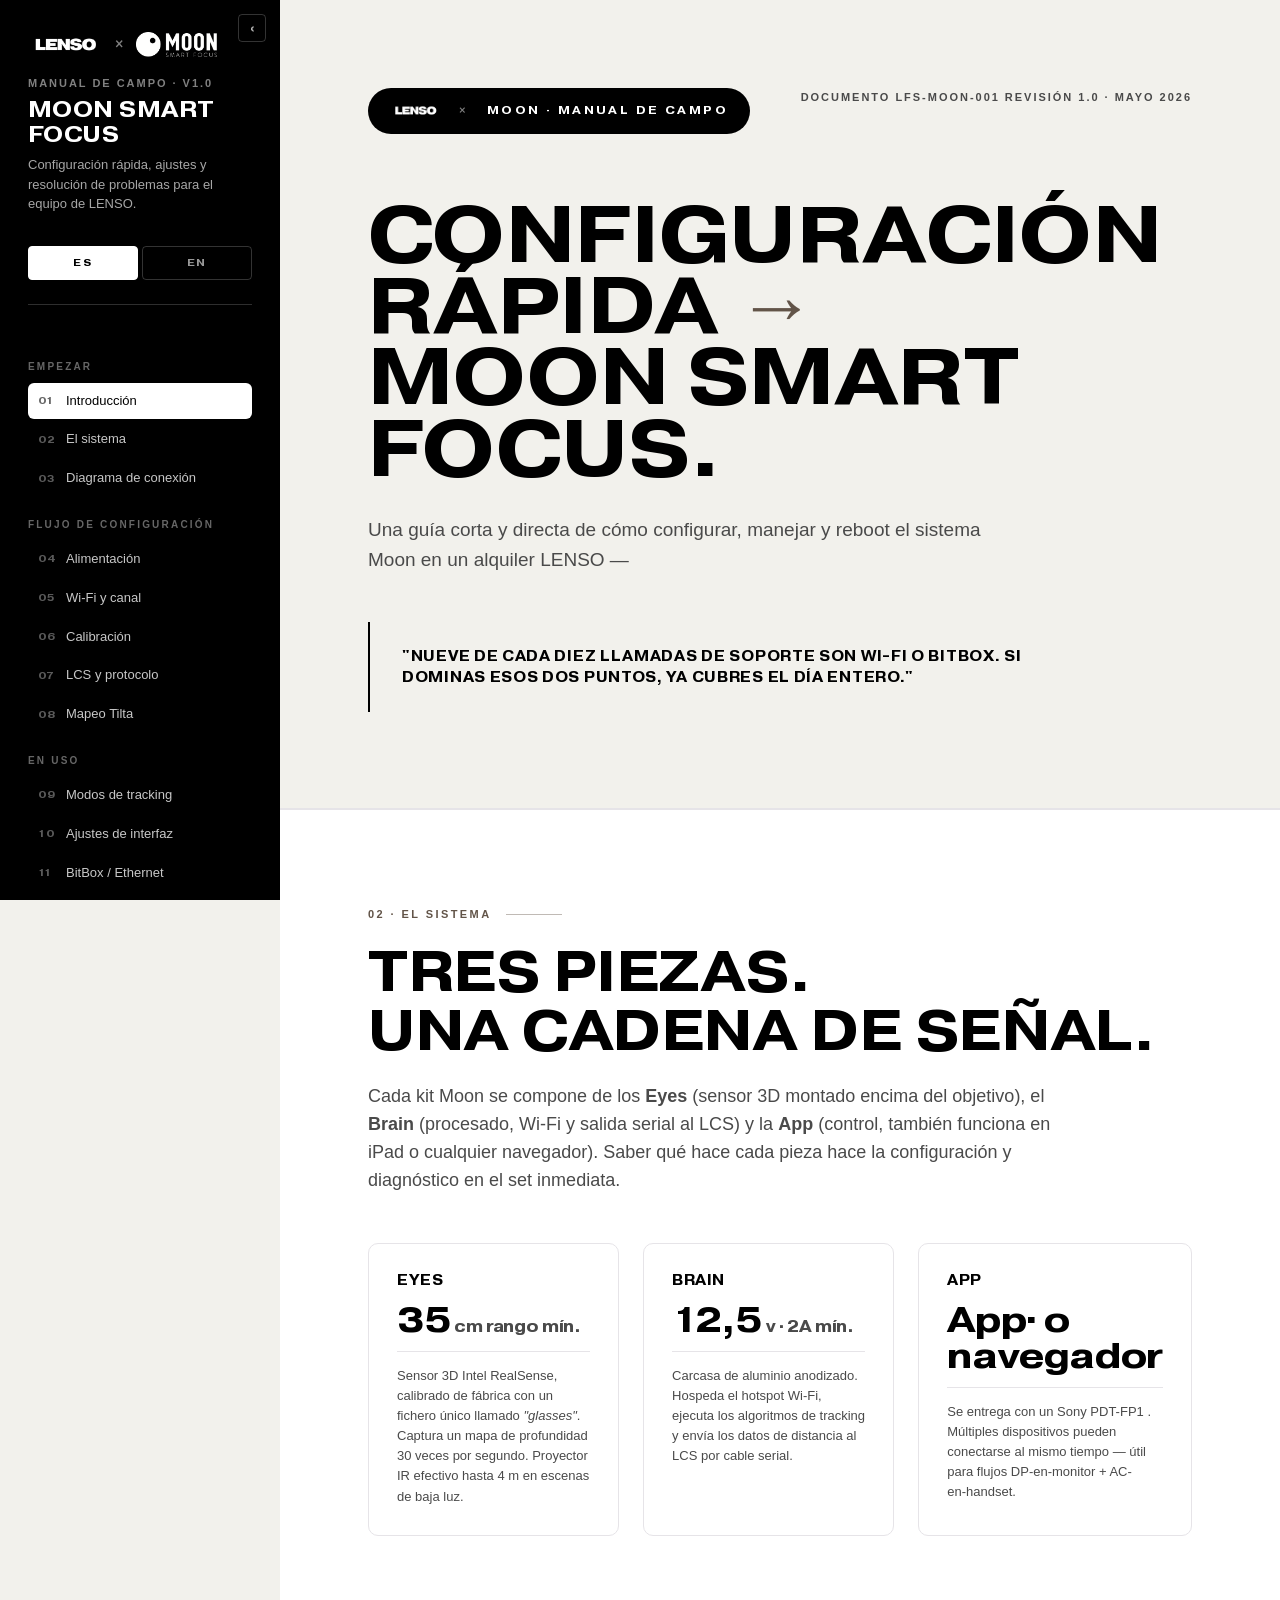
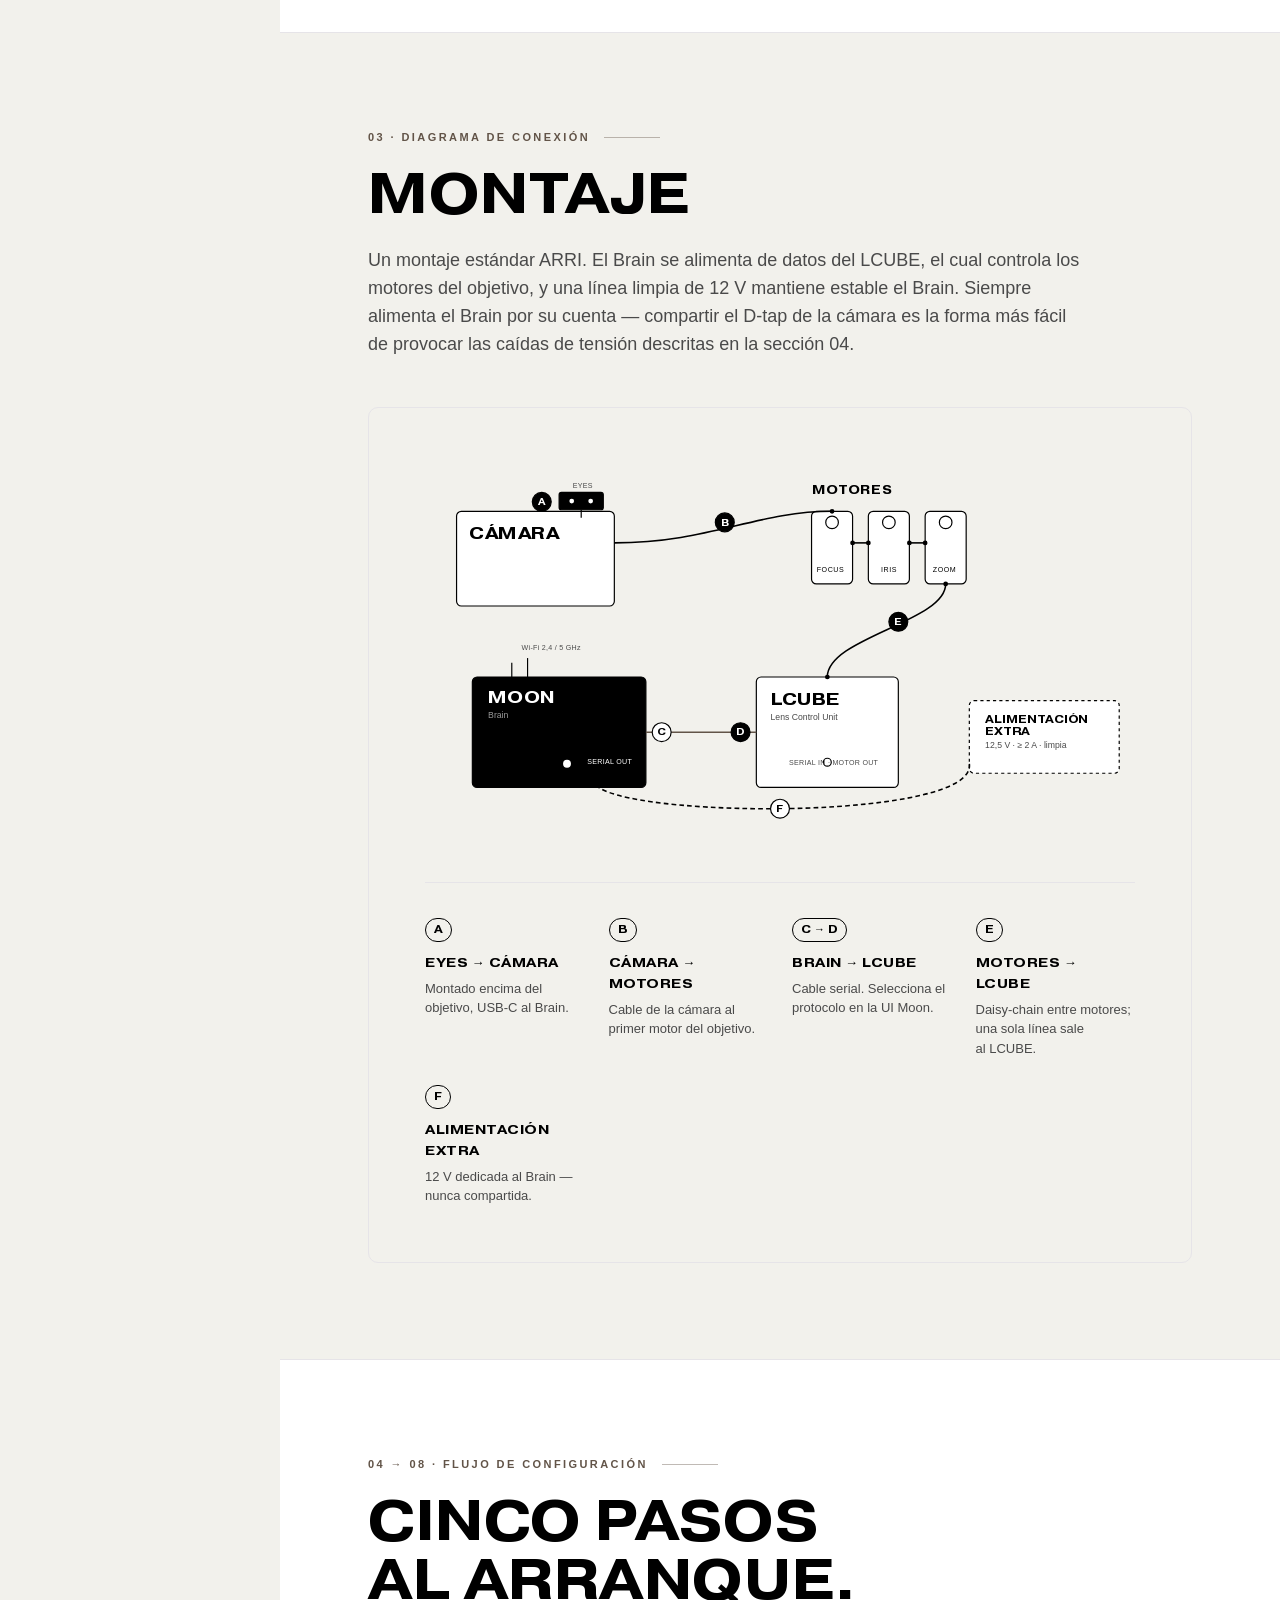
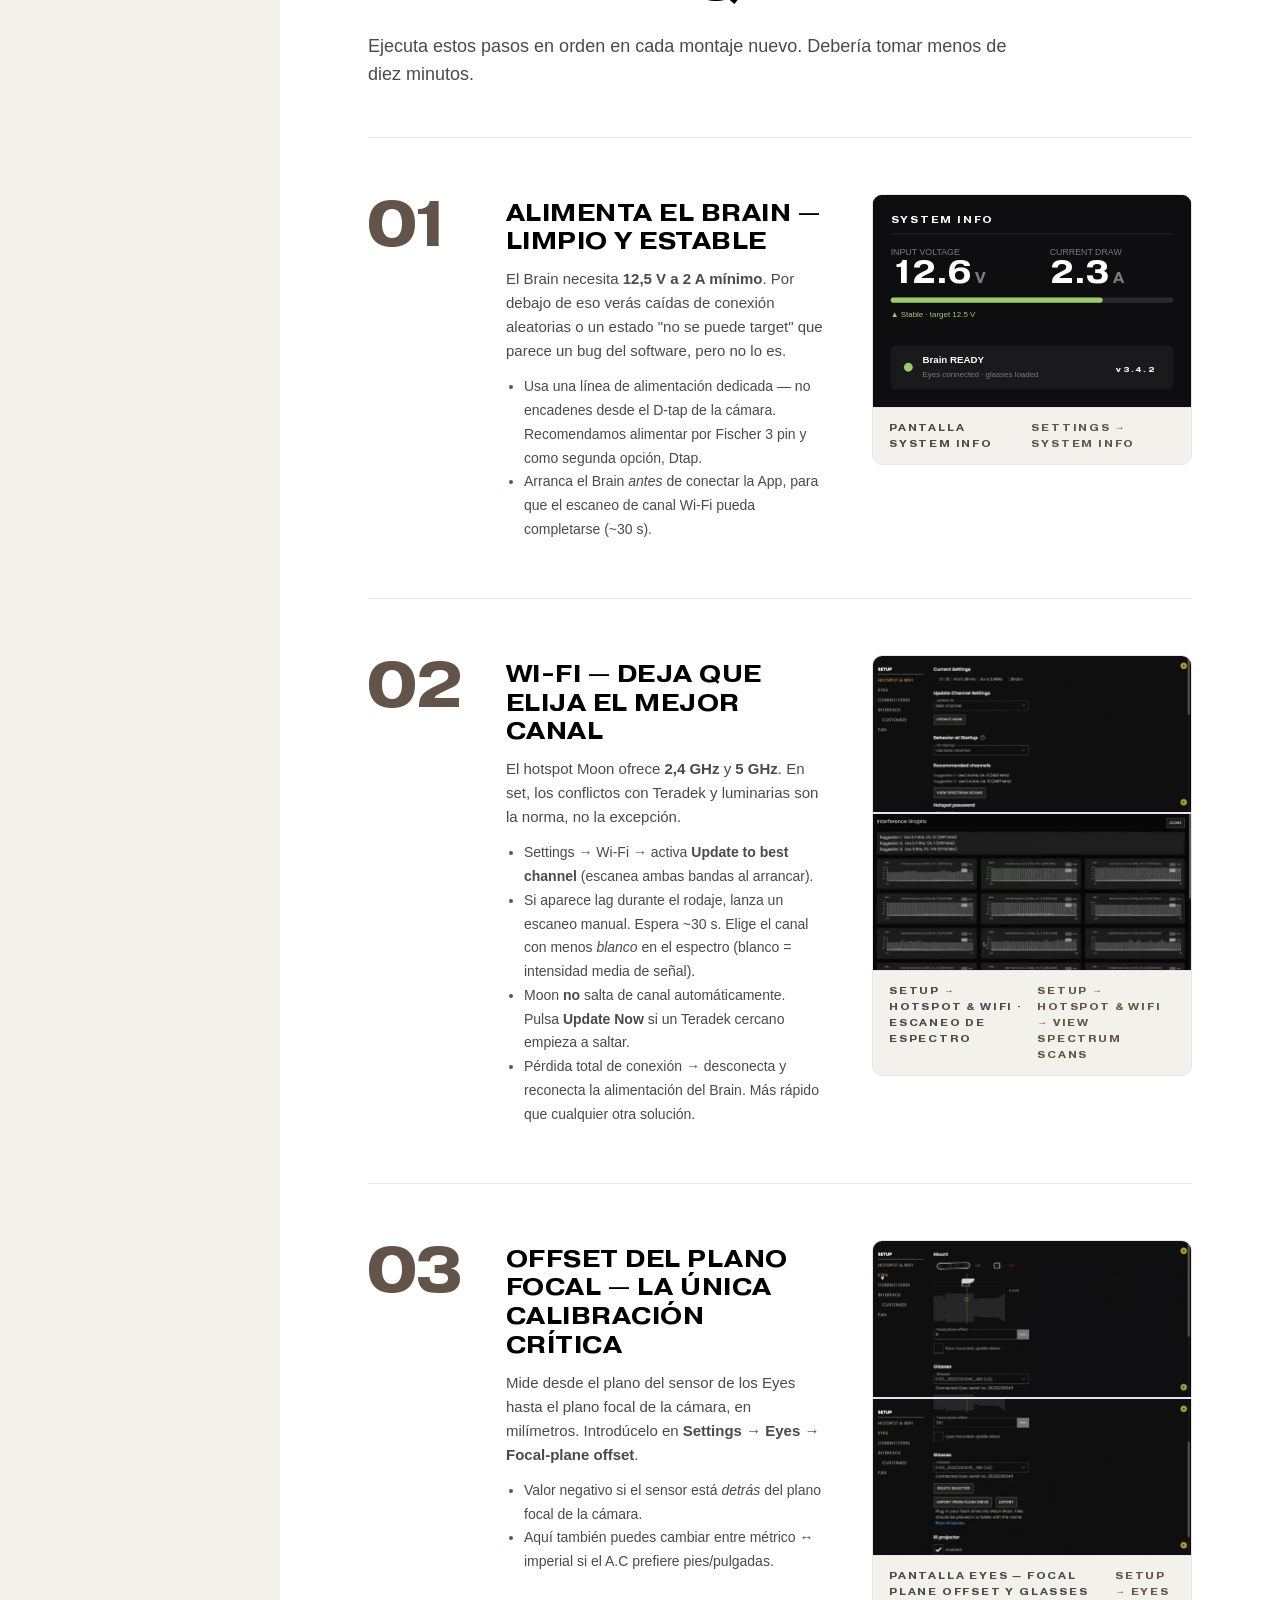
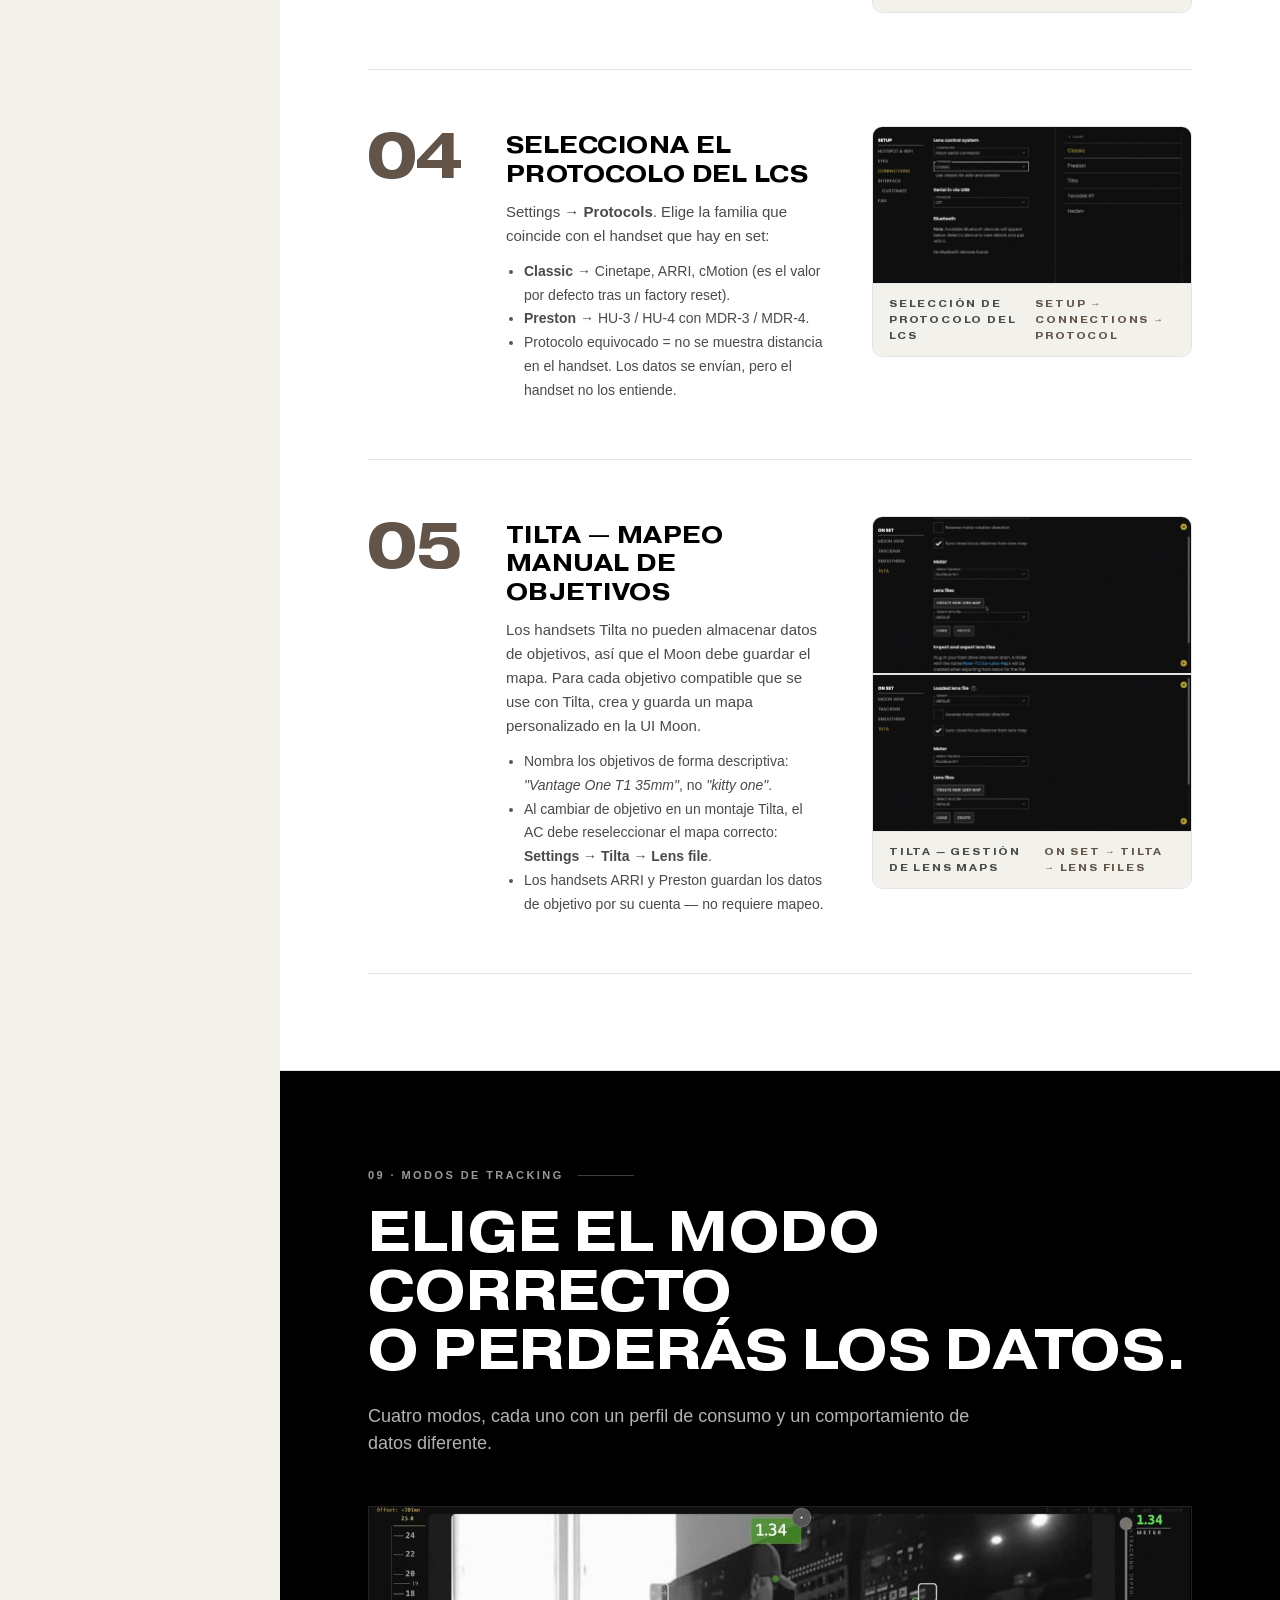
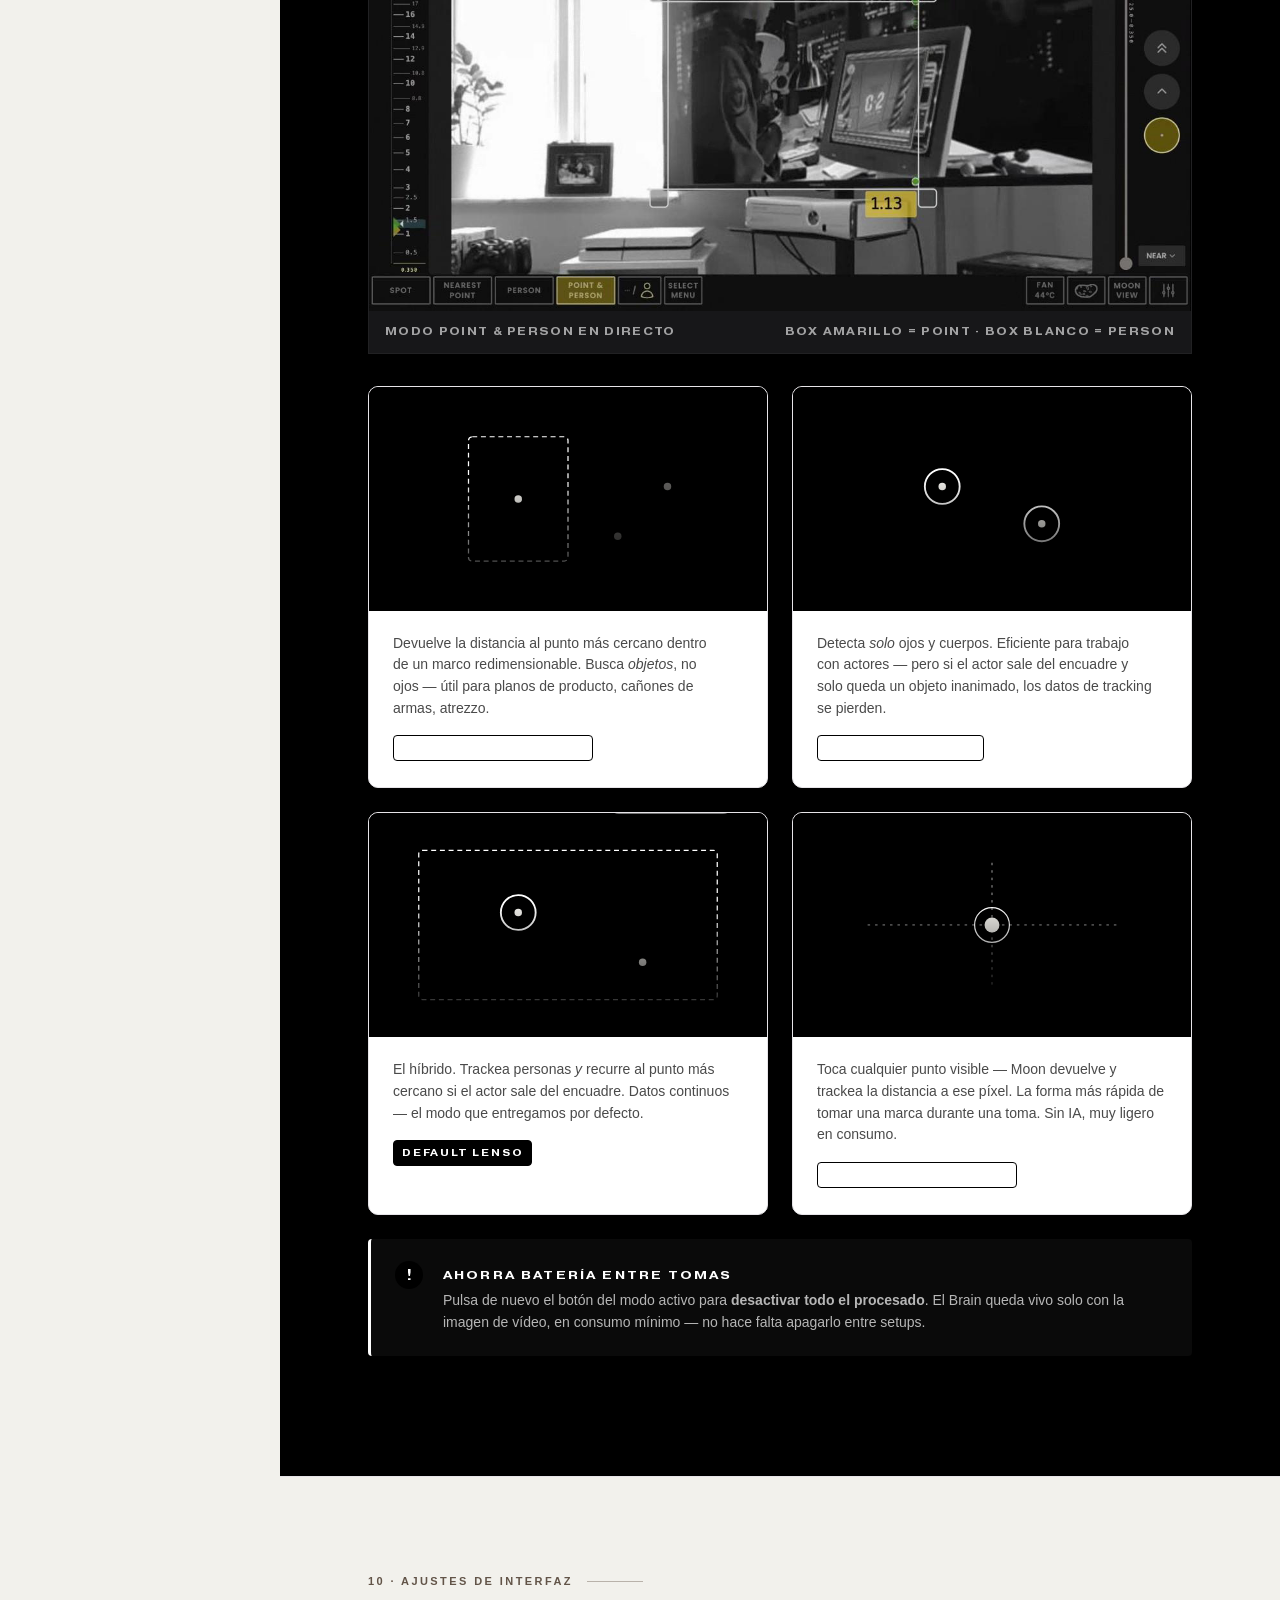
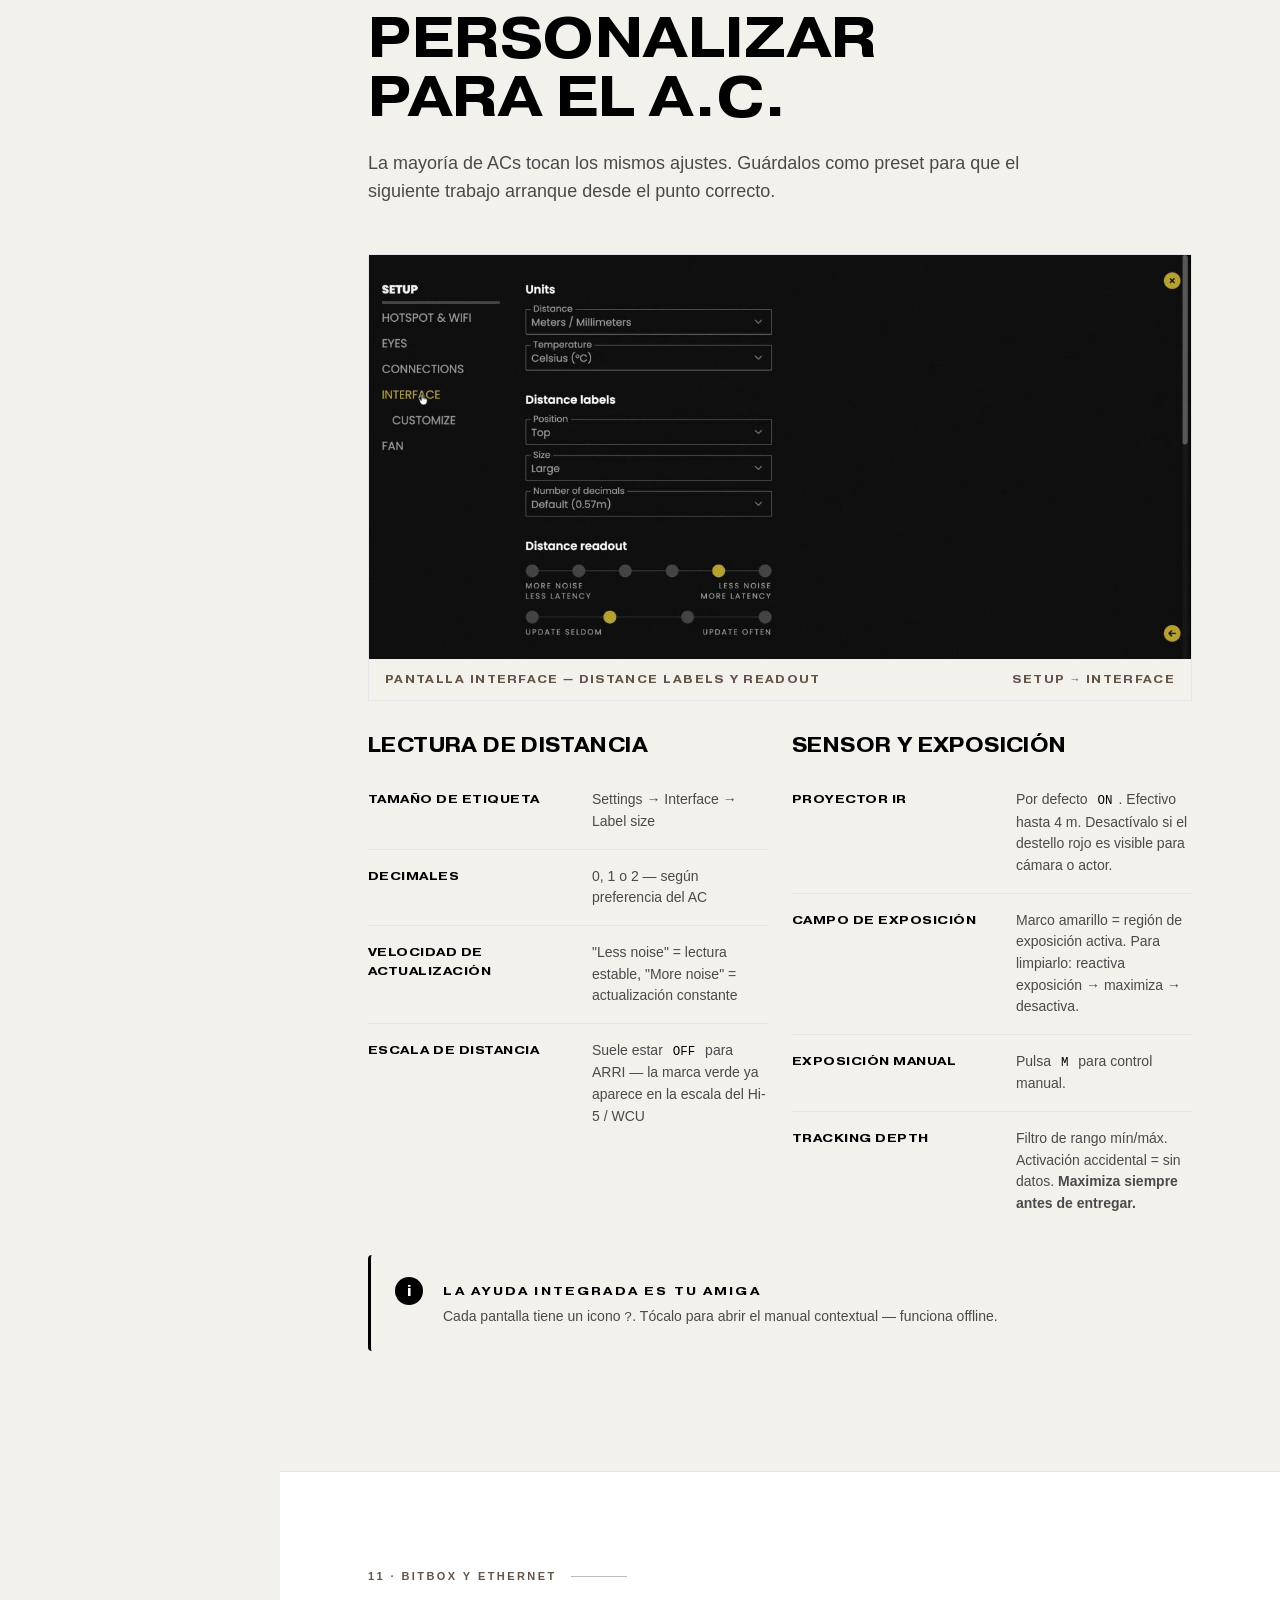
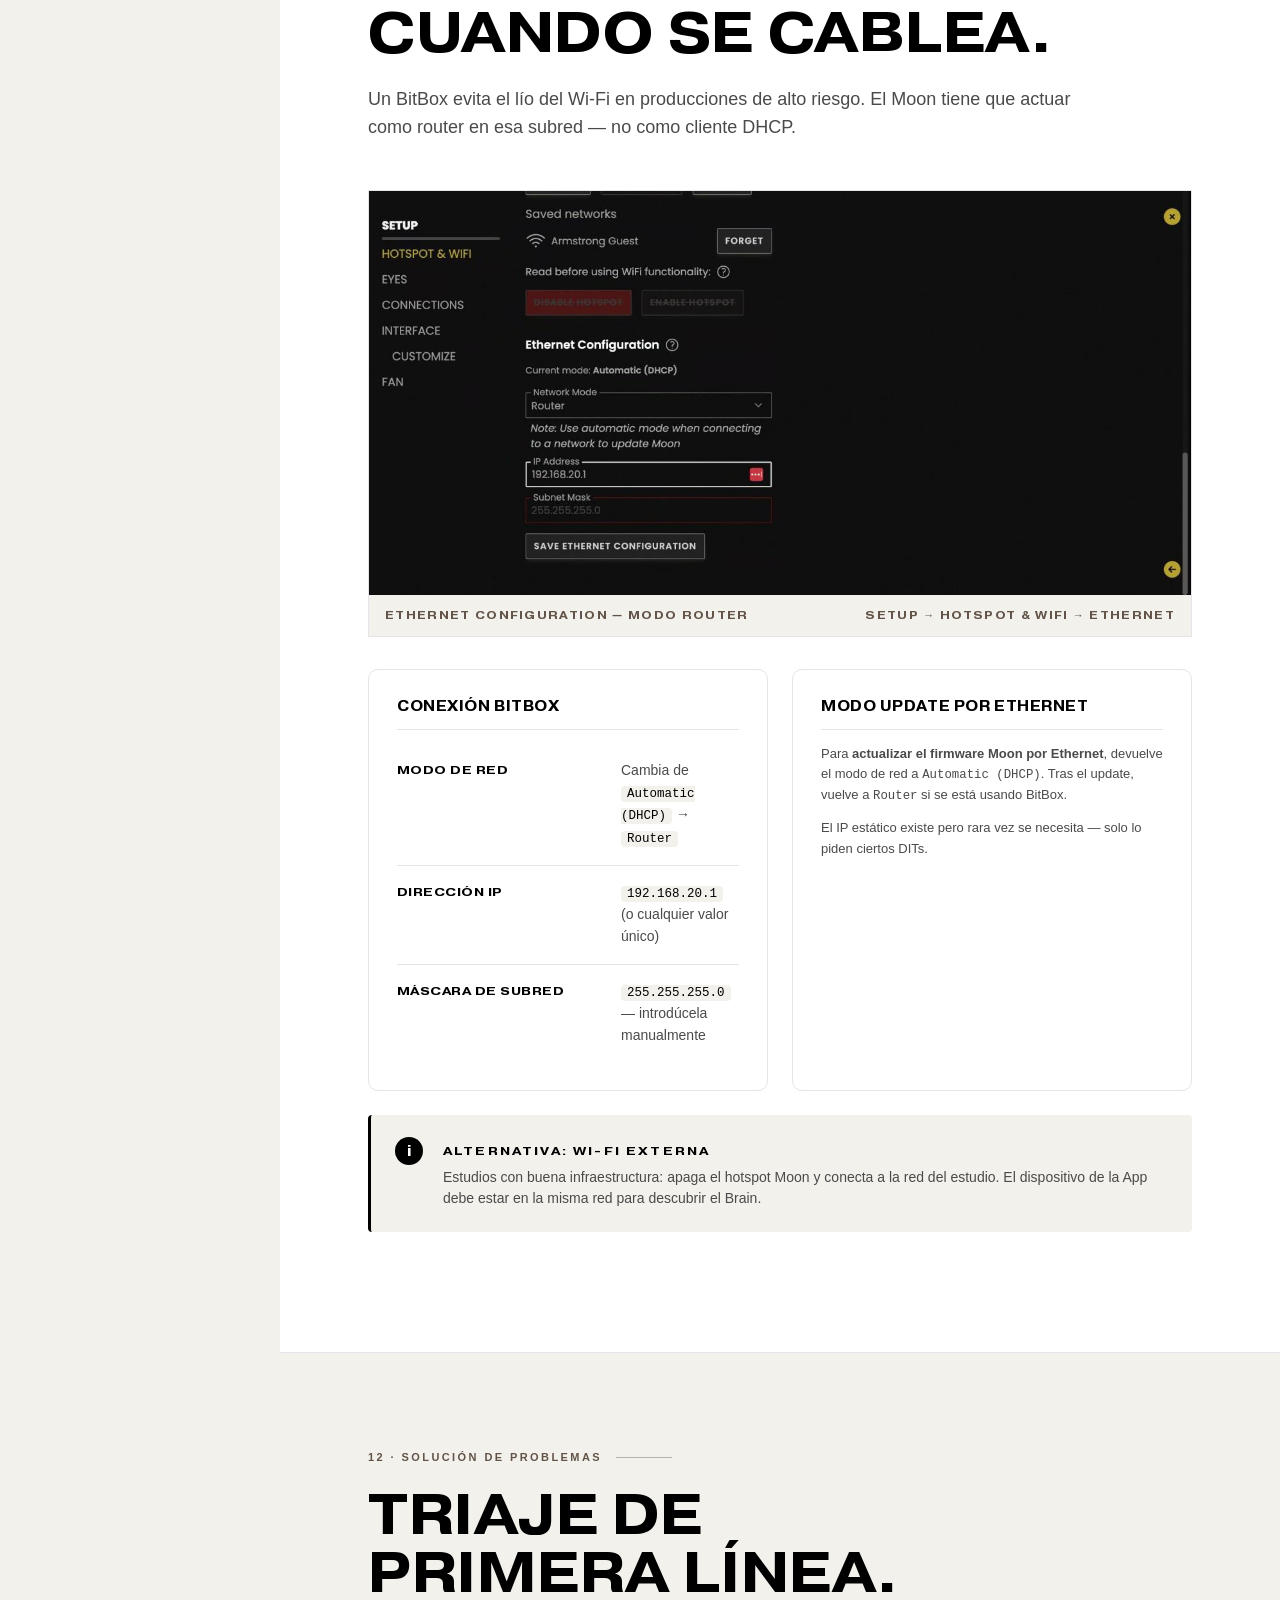
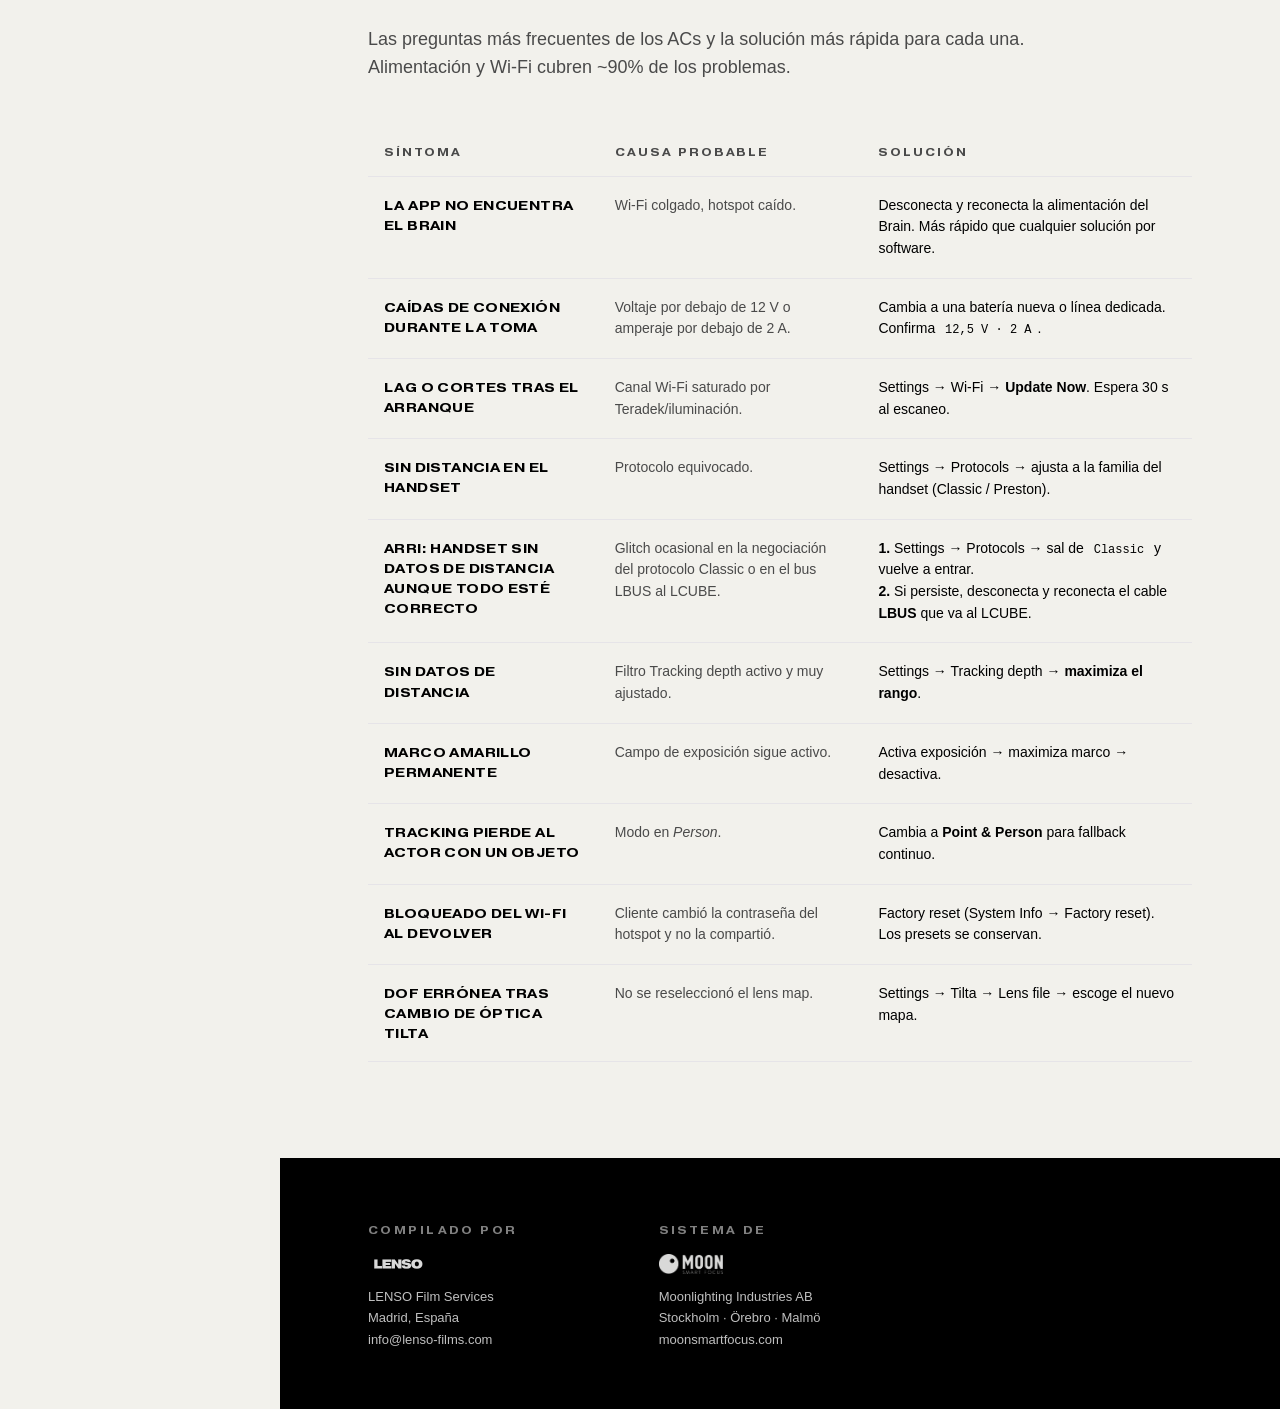
==== commit ab09fcf9: "Sidebar collapse on desktop; lightbox prev/next; §04 -> section/sección 04 - Sidebar: collapse butto" ====
--- a/index.html
+++ b/index.html
@@ -23,6 +23,7 @@
 
   <!-- ============== SIDEBAR ============== -->
   <aside class="sidebar" id="sidebar">
+    <button class="sidebar__collapse" id="sidebarCollapse" aria-label="Ocultar menú" title="Ocultar menú">‹</button>
     <div class="sidebar__brandlock">
       <div class="brand-row">
         <img src="assets/lenso-logo.png" alt="LENSO" />
@@ -130,7 +131,7 @@
     <section class="band band--cream" id="wiring">
       <div class="eyebrow">03 · Diagrama de Conexión</div>
       <h2 class="section-h">MONTAJE</h2>
-      <p class="lead">Un montaje estándar ARRI. El Brain se alimenta de datos del LCUBE, el cual controla los motores del objetivo, y una línea limpia de 12 V mantiene estable el Brain. Siempre alimenta el Brain por su cuenta — compartir el D-tap de la cámara es la forma más fácil de provocar las caídas de tensión descritas en §04.</p>
+      <p class="lead">Un montaje estándar ARRI. El Brain se alimenta de datos del LCUBE, el cual controla los motores del objetivo, y una línea limpia de 12 V mantiene estable el Brain. Siempre alimenta el Brain por su cuenta — compartir el D-tap de la cámara es la forma más fácil de provocar las caídas de tensión descritas en la sección 04.</p>
 
       <div class="diagram">
         <svg viewBox="0 0 900 480" xmlns="http://www.w3.org/2000/svg" fill="none" stroke="#000" stroke-width="1.5" class="wiring-svg" style="width: 697px">
@@ -731,6 +732,8 @@
   </main>
 </div>
 
+<button class="sidebar__expand" id="sidebarExpand" aria-label="Mostrar menú" title="Mostrar menú">☰</button>
+
 <script>
   // --- Warehouse mode (reveals section 13 when URL has ?warehouse=1) ---
   if (new URLSearchParams(location.search).get('warehouse') === '1') {
@@ -744,6 +747,18 @@
     sidebar.classList.toggle('is-open');
     navToggle.textContent = sidebar.classList.contains('is-open') ? 'Cerrar' : 'Índice';
   });
+
+  // --- Desktop sidebar collapse ---
+  const SIDEBAR_KEY = 'lenso-moon-sidebar-collapsed';
+  const collapseBtn = document.getElementById('sidebarCollapse');
+  const expandBtn = document.getElementById('sidebarExpand');
+  function setCollapsed(c) {
+    document.body.classList.toggle('sidebar-collapsed', c);
+    try { localStorage.setItem(SIDEBAR_KEY, c ? '1' : ''); } catch (_) {}
+  }
+  try { if (localStorage.getItem(SIDEBAR_KEY) === '1') setCollapsed(true); } catch (_) {}
+  collapseBtn && collapseBtn.addEventListener('click', () => setCollapsed(true));
+  expandBtn   && expandBtn.addEventListener('click',   () => setCollapsed(false));
 
   // --- Sidebar active link tracking ---
   const navLinks = document.querySelectorAll('#nav a');
@@ -820,19 +835,38 @@
   }
   render();
 
-  // --- Image lightbox ---
+  // --- Image lightbox with prev/next ---
   (function() {
+    const allImages = [...document.querySelectorAll('.screen img, figure img')];
+    if (!allImages.length) return;
+
     const lb = document.createElement('div');
     lb.className = 'lightbox';
     lb.setAttribute('aria-hidden', 'true');
-    lb.innerHTML = '<button class="lightbox__close" aria-label="Cerrar">×</button><img class="lightbox__img" alt="" />';
+    lb.innerHTML =
+      '<button class="lightbox__close" aria-label="Cerrar">×</button>' +
+      '<button class="lightbox__prev"  aria-label="Anterior">‹</button>' +
+      '<button class="lightbox__next"  aria-label="Siguiente">›</button>' +
+      '<img class="lightbox__img" alt="" />';
     document.body.appendChild(lb);
-    const lbImg = lb.querySelector('.lightbox__img');
+    const lbImg   = lb.querySelector('.lightbox__img');
     const lbClose = lb.querySelector('.lightbox__close');
-
-    function open(src, alt) {
-      lbImg.src = src;
-      lbImg.alt = alt || '';
+    const lbPrev  = lb.querySelector('.lightbox__prev');
+    const lbNext  = lb.querySelector('.lightbox__next');
+
+    let currentIdx = -1;
+
+    function showAt(idx) {
+      currentIdx = (idx + allImages.length) % allImages.length;
+      const img = allImages[currentIdx];
+      lbImg.src = img.currentSrc || img.src;
+      lbImg.alt = img.alt || '';
+      const single = allImages.length < 2;
+      lbPrev.disabled = single;
+      lbNext.disabled = single;
+    }
+    function open(idx) {
+      showAt(idx);
       lb.classList.add('is-open');
       lb.setAttribute('aria-hidden', 'false');
       document.body.style.overflow = 'hidden';
@@ -842,20 +876,27 @@
       lb.setAttribute('aria-hidden', 'true');
       document.body.style.overflow = '';
       lbImg.src = '';
+      currentIdx = -1;
     }
 
-    // Click on any image inside .screen or figure to zoom
-    document.querySelectorAll('.screen img, figure img').forEach(img => {
+    allImages.forEach((img, i) => {
       img.style.cursor = 'zoom-in';
       img.addEventListener('click', (e) => {
         e.stopPropagation();
-        open(img.currentSrc || img.src, img.alt);
+        open(i);
       });
     });
 
     lb.addEventListener('click', (e) => { if (e.target === lb) close(); });
-    lbClose.addEventListener('click', close);
-    document.addEventListener('keydown', (e) => { if (e.key === 'Escape') close(); });
+    lbClose.addEventListener('click', (e) => { e.stopPropagation(); close(); });
+    lbPrev .addEventListener('click', (e) => { e.stopPropagation(); showAt(currentIdx - 1); });
+    lbNext .addEventListener('click', (e) => { e.stopPropagation(); showAt(currentIdx + 1); });
+    document.addEventListener('keydown', (e) => {
+      if (!lb.classList.contains('is-open')) return;
+      if (e.key === 'Escape')     close();
+      if (e.key === 'ArrowLeft')  showAt(currentIdx - 1);
+      if (e.key === 'ArrowRight') showAt(currentIdx + 1);
+    });
   })();
 </script>
 
--- a/manual.css
+++ b/manual.css
@@ -160,6 +160,58 @@
   letter-spacing: 0.04em;
   opacity: 0.45;
   line-height: 1.5;
+}
+
+/* ---------- SIDEBAR COLLAPSE (desktop only) ---------- */
+.sidebar__collapse {
+  position: absolute;
+  top: 14px;
+  right: 14px;
+  width: 28px;
+  height: 28px;
+  border: 1px solid rgba(255,255,255,0.2);
+  background: transparent;
+  color: rgba(255,255,255,0.7);
+  border-radius: 4px;
+  font-family: var(--font-heading);
+  font-size: 14px;
+  line-height: 1;
+  cursor: pointer;
+  display: none;
+  align-items: center;
+  justify-content: center;
+  transition: background 140ms, color 140ms;
+}
+.sidebar__collapse:hover { background: rgba(255,255,255,0.08); color: white; }
+
+.sidebar__expand {
+  position: fixed;
+  top: 18px;
+  left: 18px;
+  z-index: 60;
+  width: 40px;
+  height: 40px;
+  border-radius: 6px;
+  border: 1px solid rgba(0,0,0,0.12);
+  background: var(--color-black);
+  color: white;
+  font-family: var(--font-heading);
+  font-weight: 700;
+  font-size: 14px;
+  cursor: pointer;
+  display: none;
+  align-items: center;
+  justify-content: center;
+  box-shadow: 0 4px 16px rgba(0,0,0,0.18);
+  transition: transform 140ms;
+}
+.sidebar__expand:hover { transform: scale(1.05); }
+
+@media (min-width: 981px) {
+  .sidebar__collapse { display: flex; }
+  body.sidebar-collapsed .shell { grid-template-columns: 1fr; }
+  body.sidebar-collapsed .sidebar { display: none; }
+  body.sidebar-collapsed .sidebar__expand { display: flex; }
 }
 
 /* ---------- WAREHOUSE-ONLY (section 13) ---------- */
@@ -1025,6 +1077,37 @@
   font-family: var(--font-heading);
 }
 .lightbox__close:hover { background: rgba(255,255,255,0.15); }
+.lightbox__prev,
+.lightbox__next {
+  position: absolute;
+  top: 50%;
+  transform: translateY(-50%);
+  width: 56px;
+  height: 56px;
+  border-radius: 999px;
+  border: 1px solid rgba(255,255,255,0.25);
+  background: rgba(255,255,255,0.05);
+  color: #fff;
+  font-size: 28px;
+  line-height: 1;
+  cursor: pointer;
+  display: flex;
+  align-items: center;
+  justify-content: center;
+  font-family: var(--font-heading);
+  z-index: 1;
+}
+.lightbox__prev { left: 24px; }
+.lightbox__next { right: 24px; }
+.lightbox__prev:hover,
+.lightbox__next:hover { background: rgba(255,255,255,0.15); }
+.lightbox__prev:disabled,
+.lightbox__next:disabled { opacity: 0; pointer-events: none; }
+@media (max-width: 640px) {
+  .lightbox__prev, .lightbox__next { width: 44px; height: 44px; font-size: 22px; }
+  .lightbox__prev { left: 8px; }
+  .lightbox__next { right: 8px; }
+}
 
 /* ============================================================
    PRINT — exportable PDF manual
@@ -1041,7 +1124,7 @@
     font-size: 10.5pt;
   }
 
-  .mobile-bar, .sidebar, .sidebar__actions, .lang-toggle, .lightbox, #tweaks-root { display: none !important; }
+  .mobile-bar, .sidebar, .sidebar__actions, .lang-toggle, .sidebar__expand, .sidebar__collapse, .lightbox, #tweaks-root { display: none !important; }
   .shell { display: block; }
   .main { padding: 0; }
 
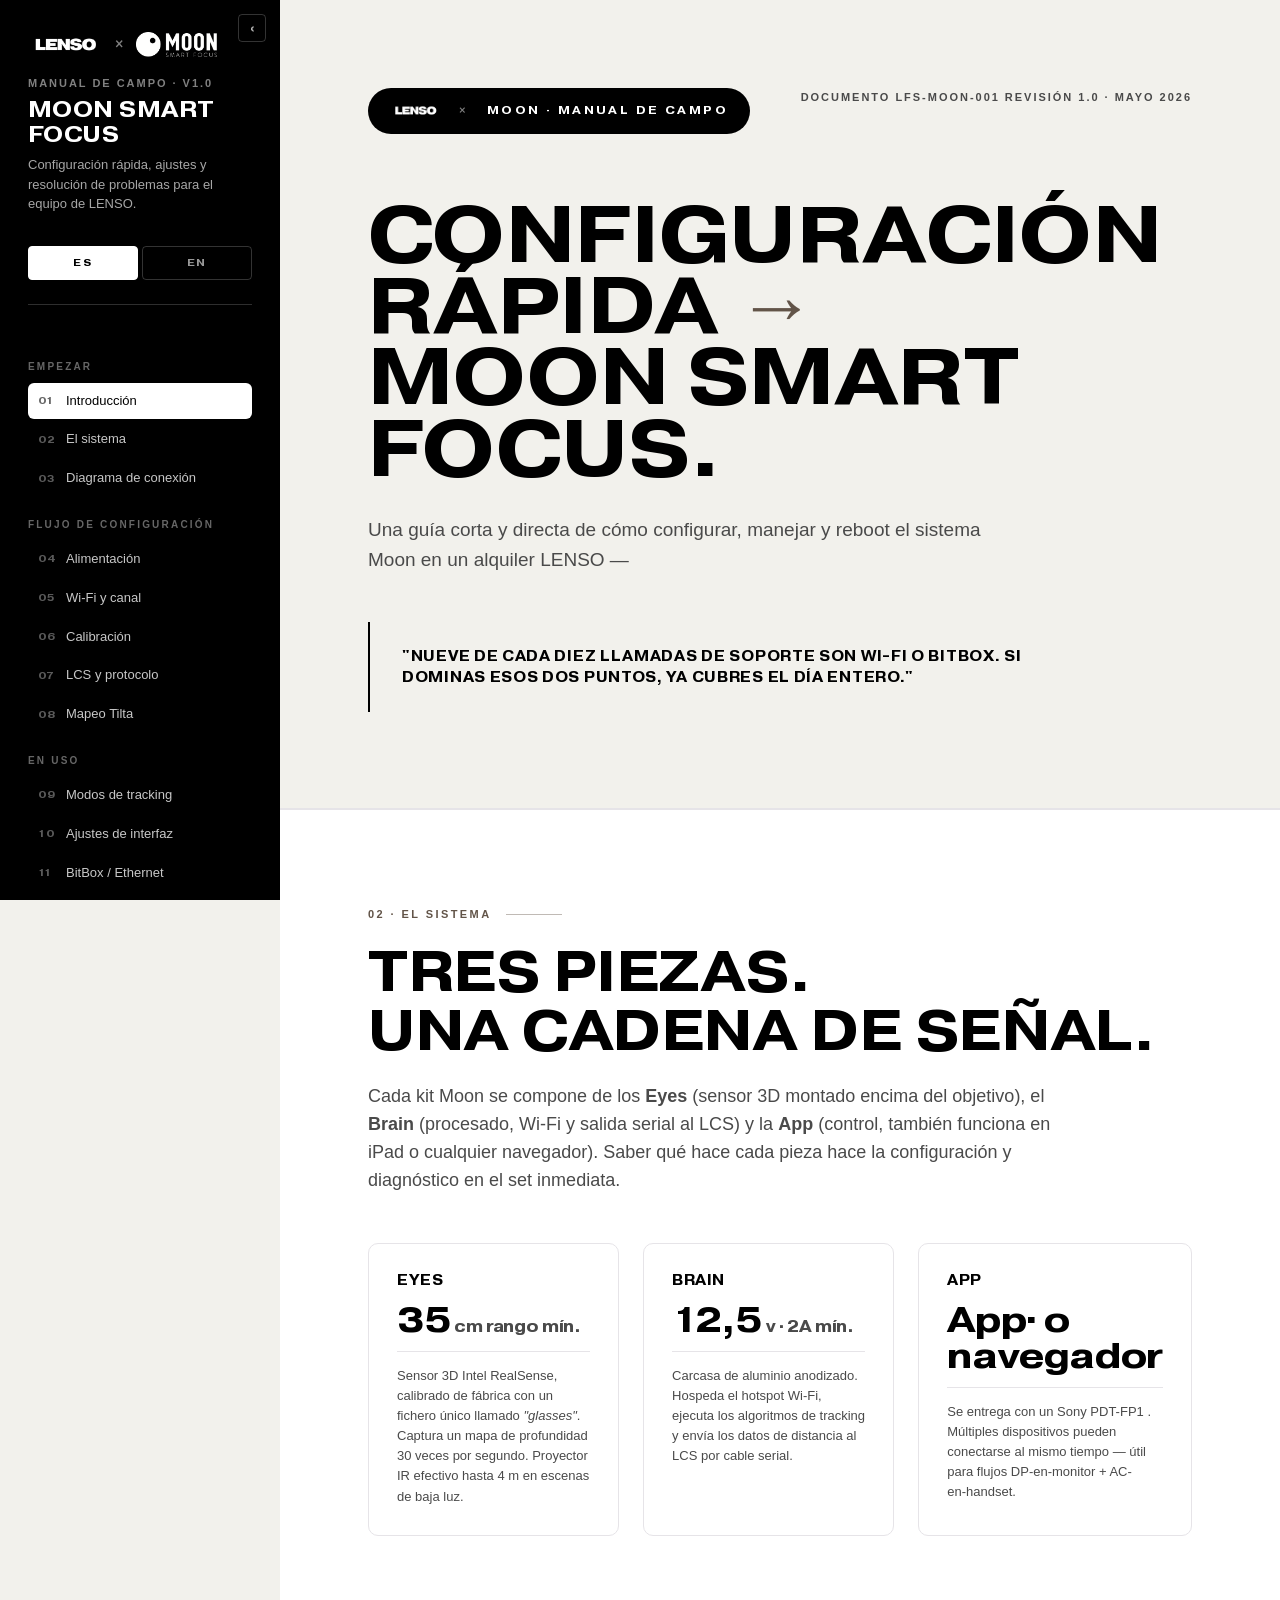
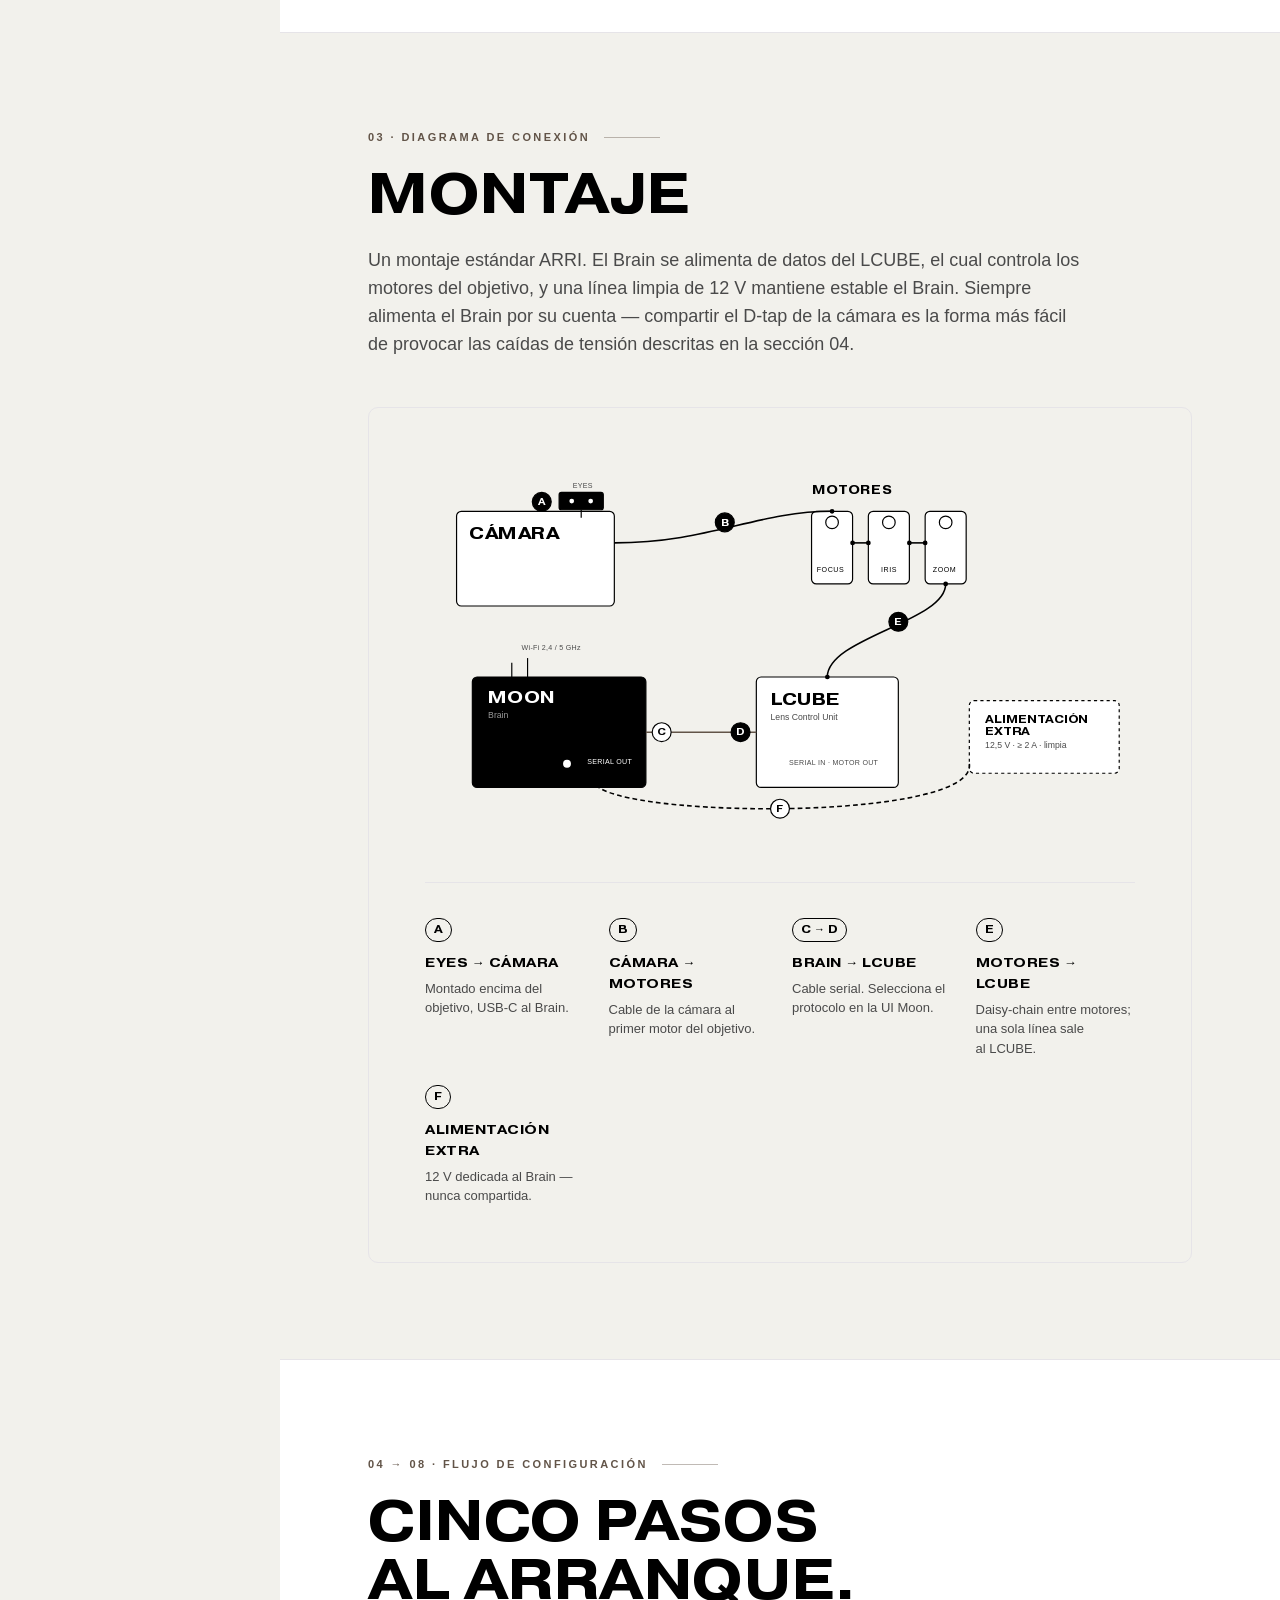
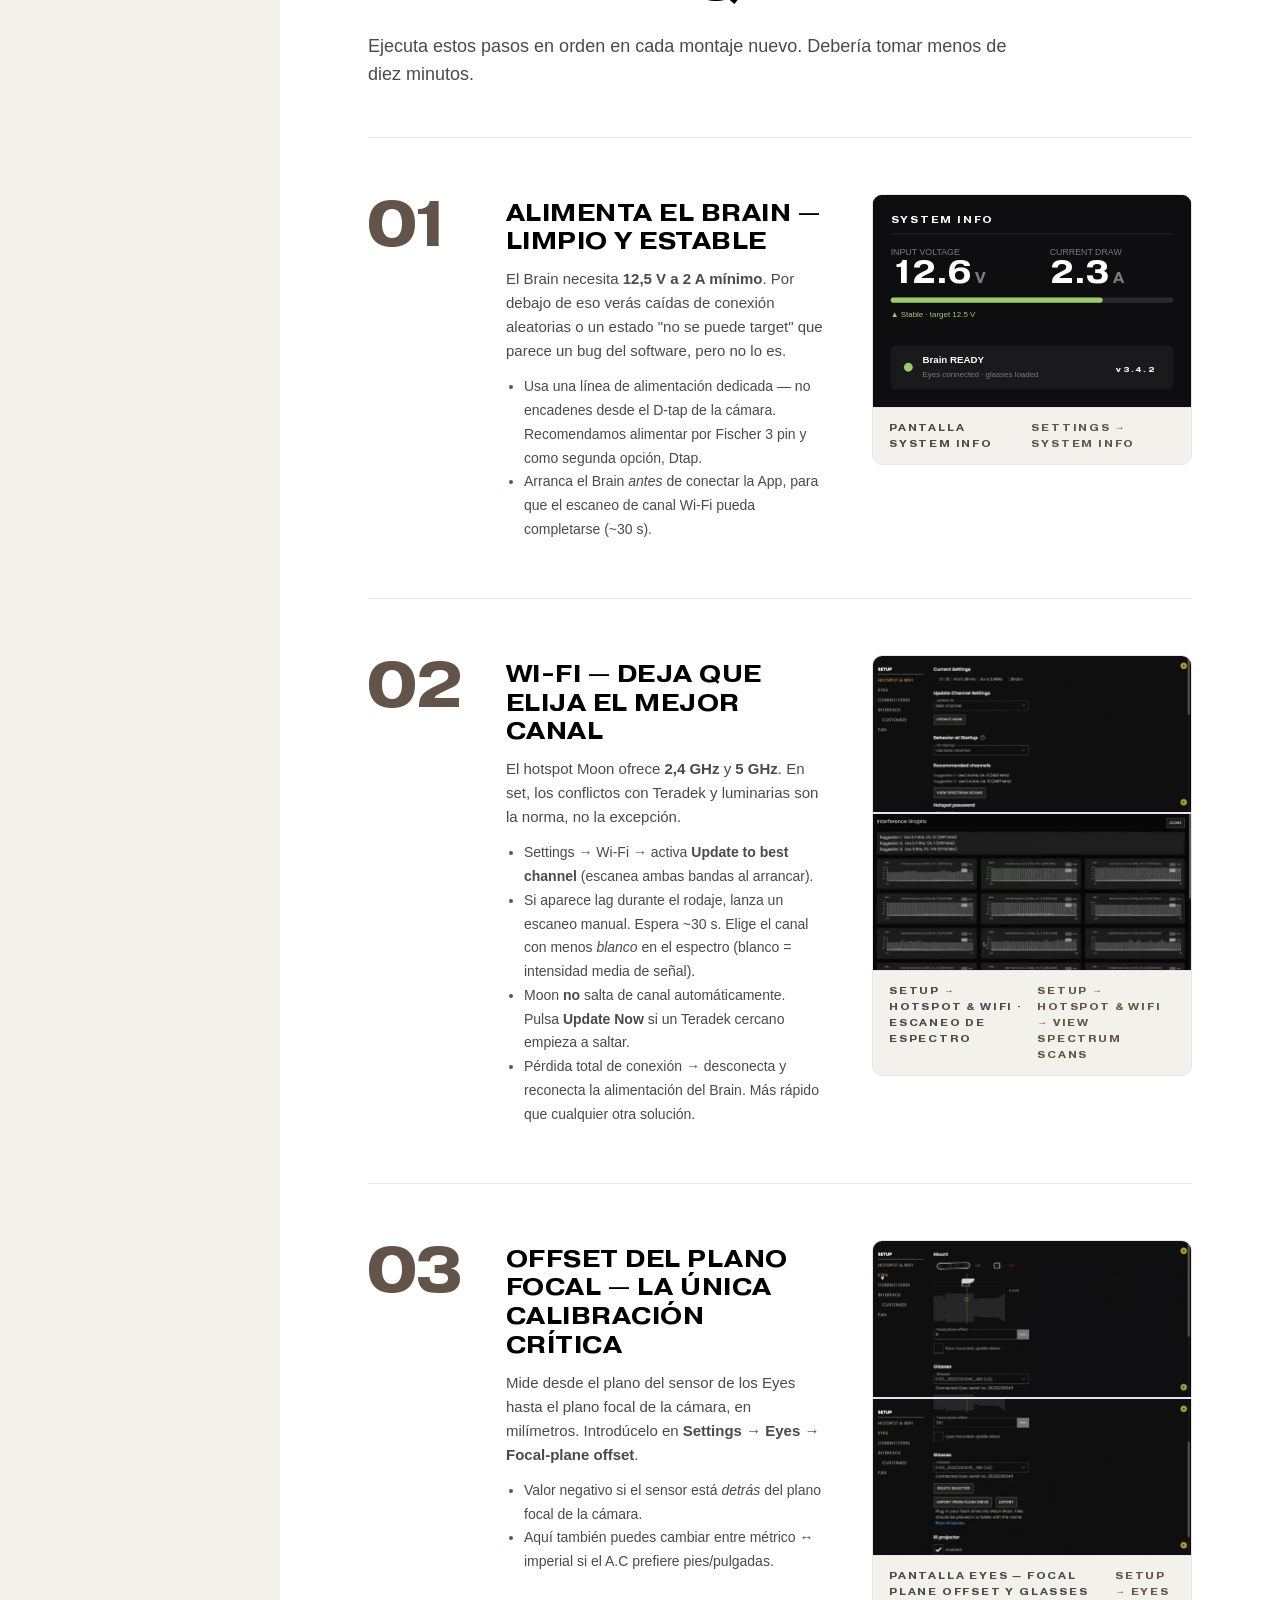
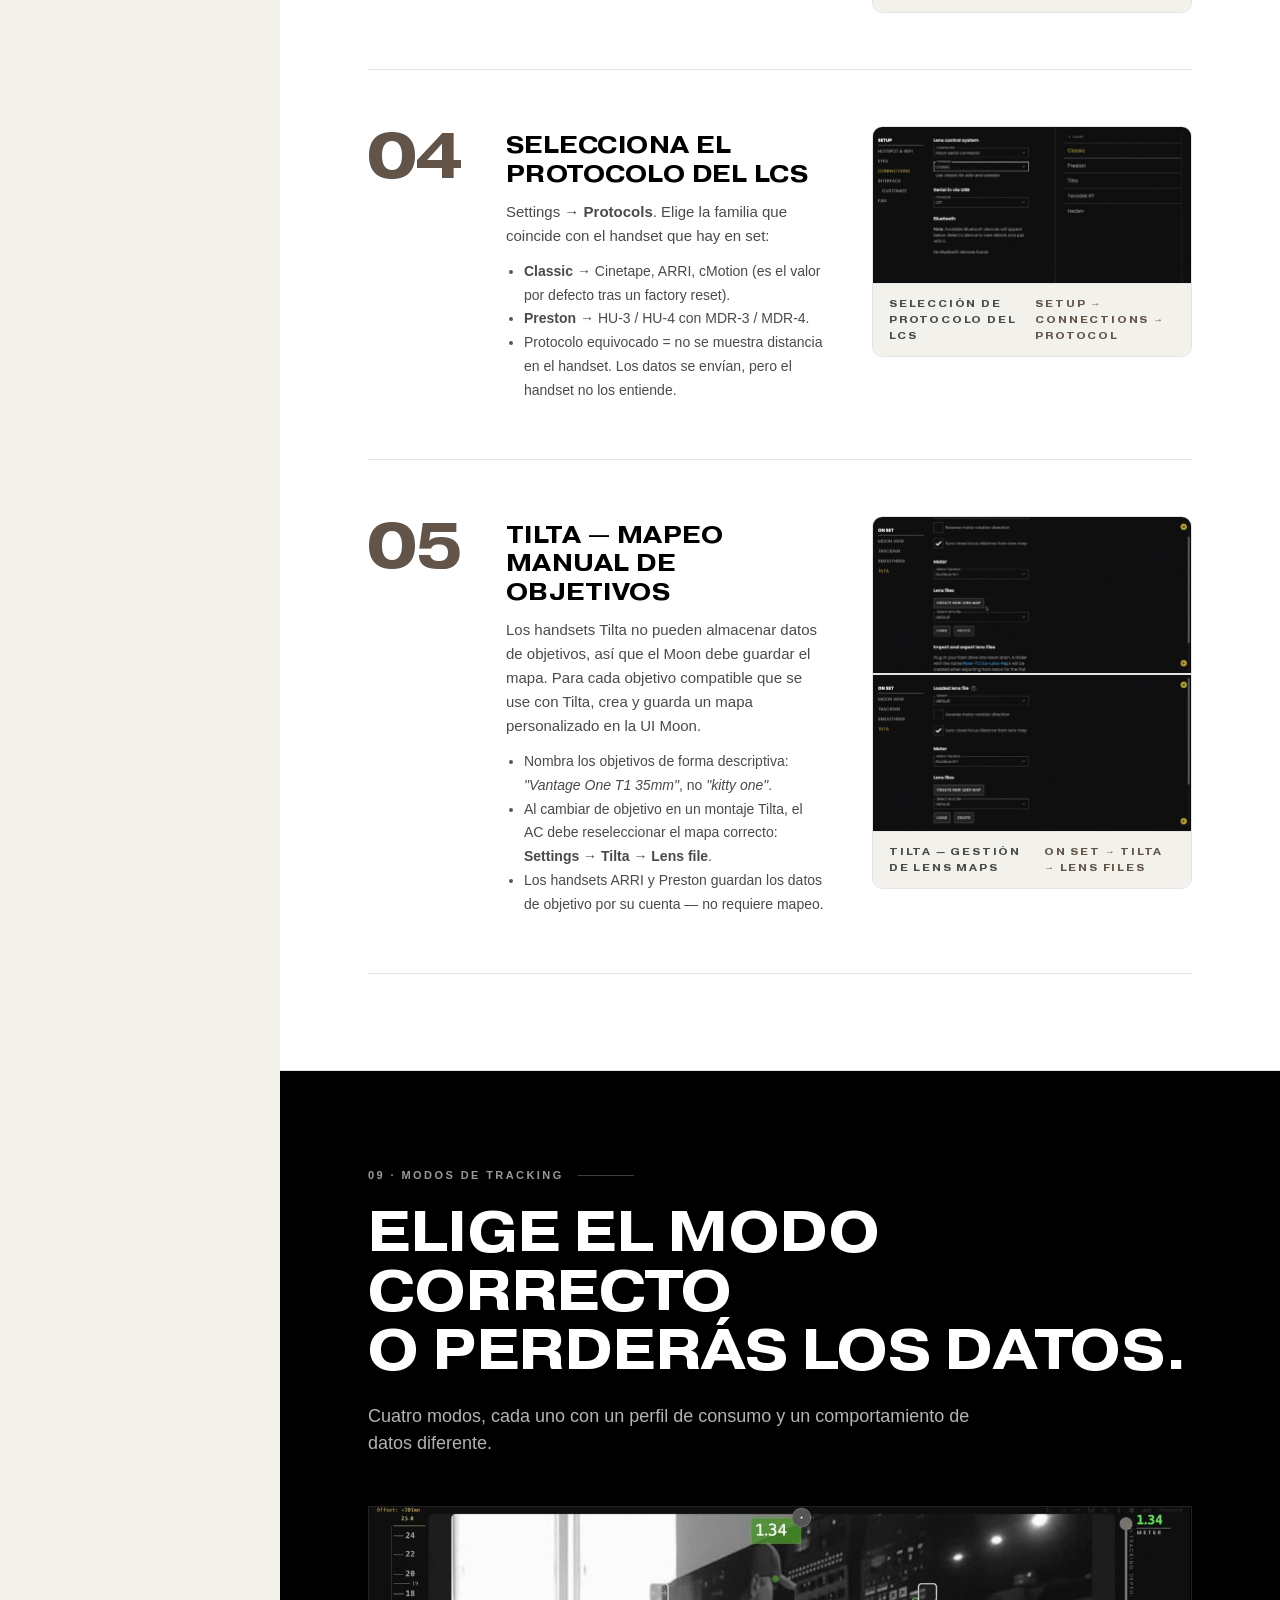
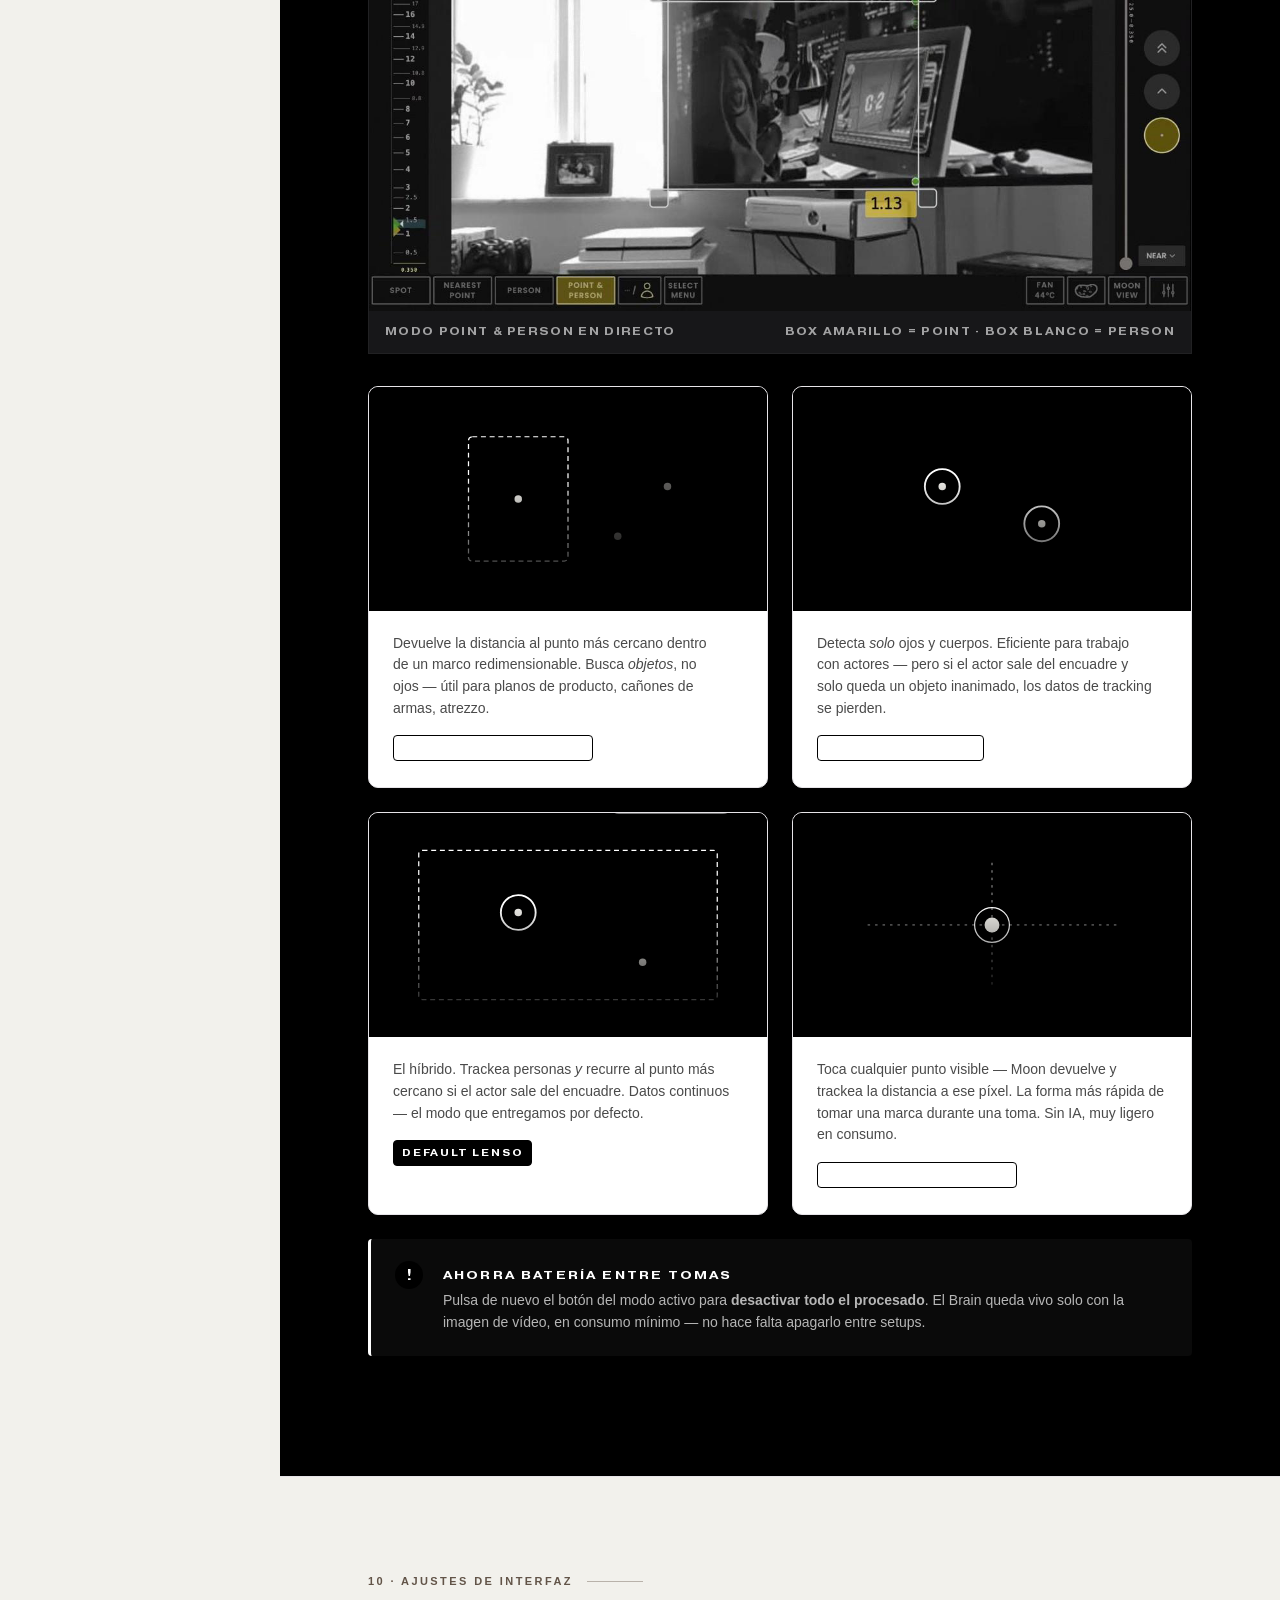
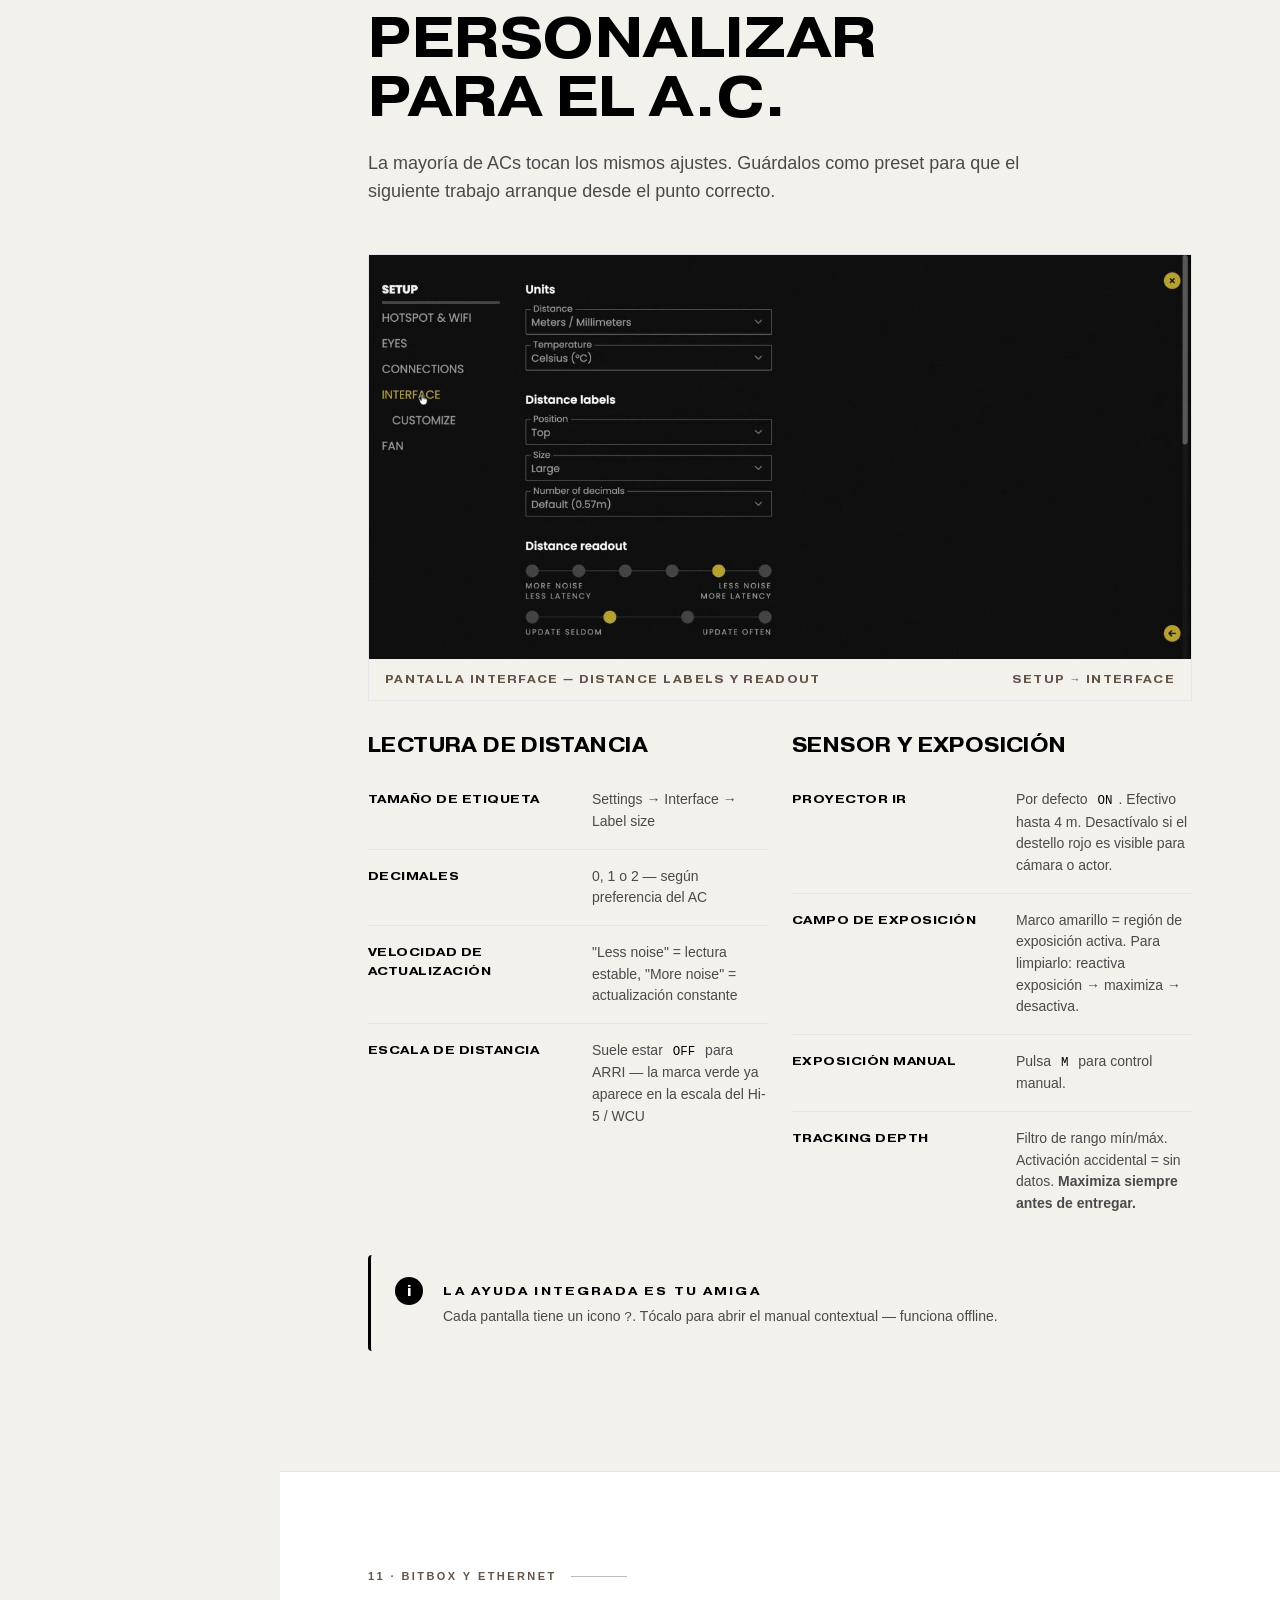
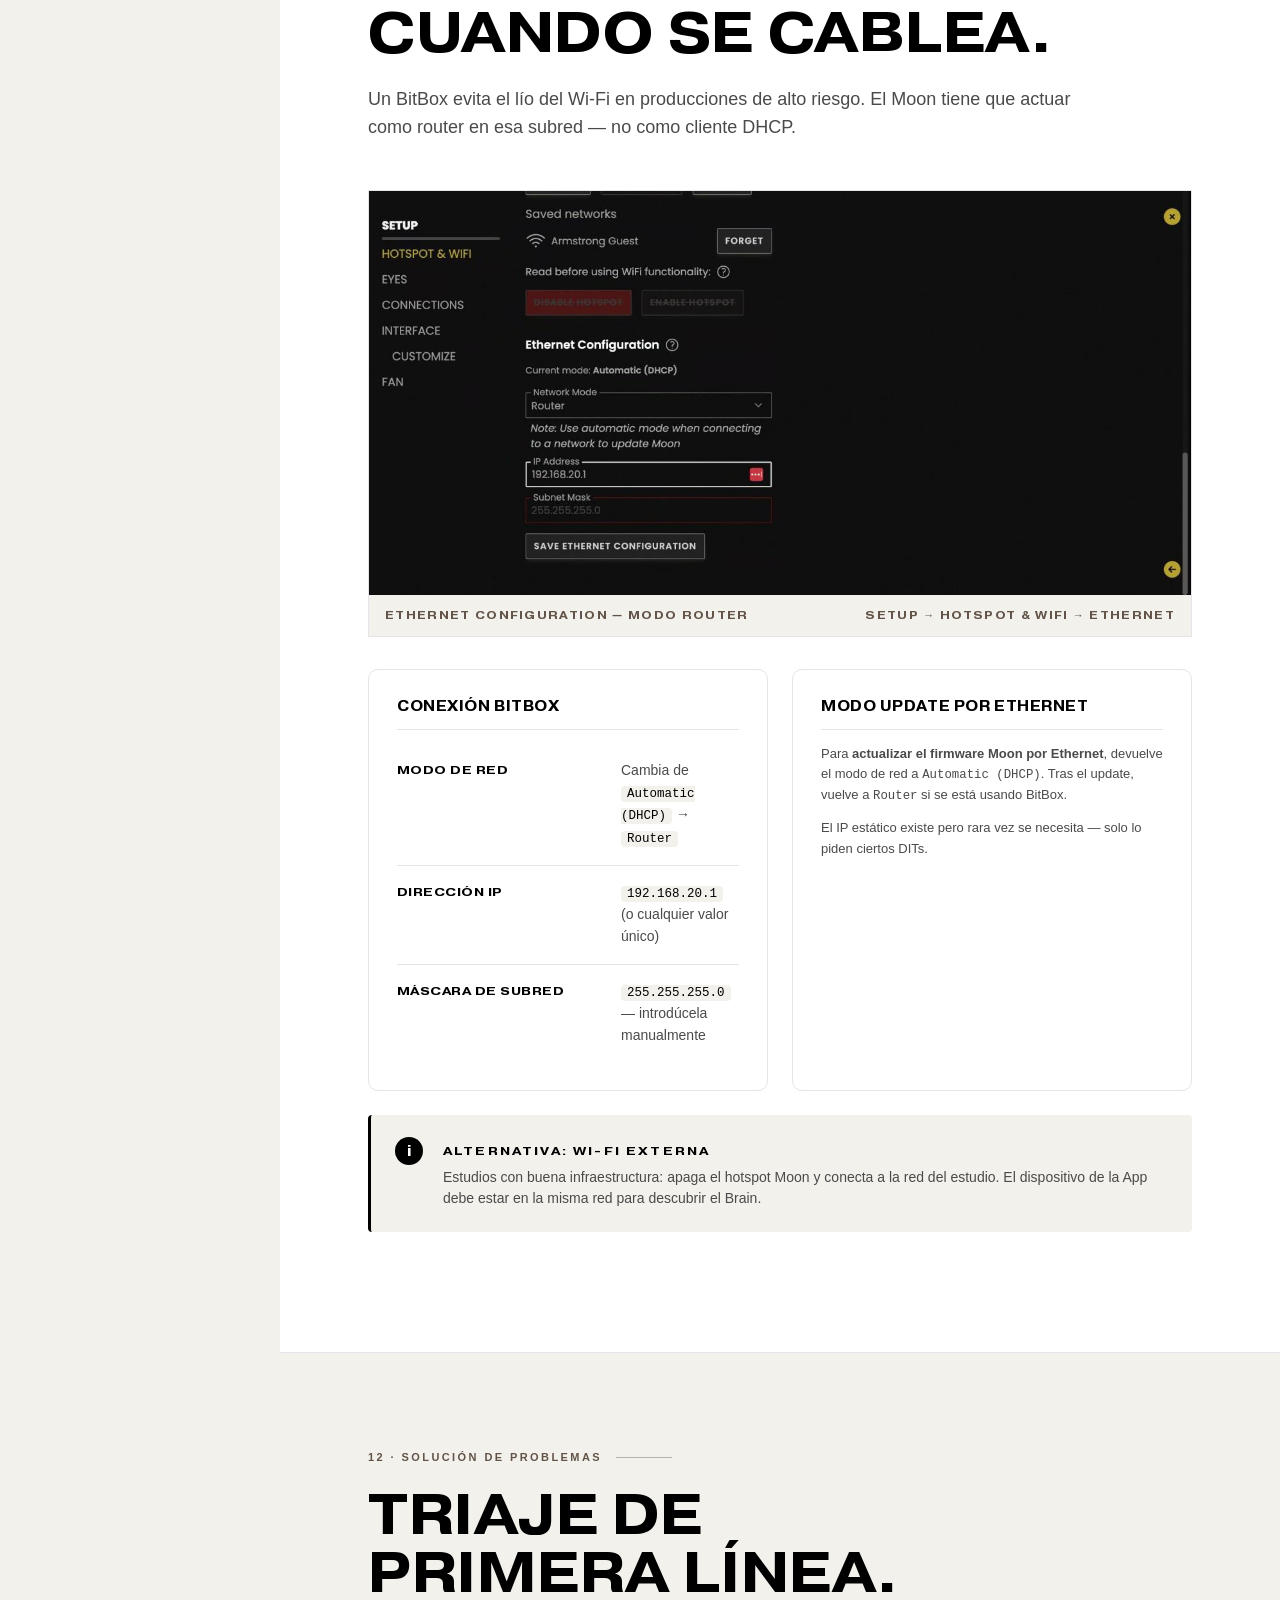
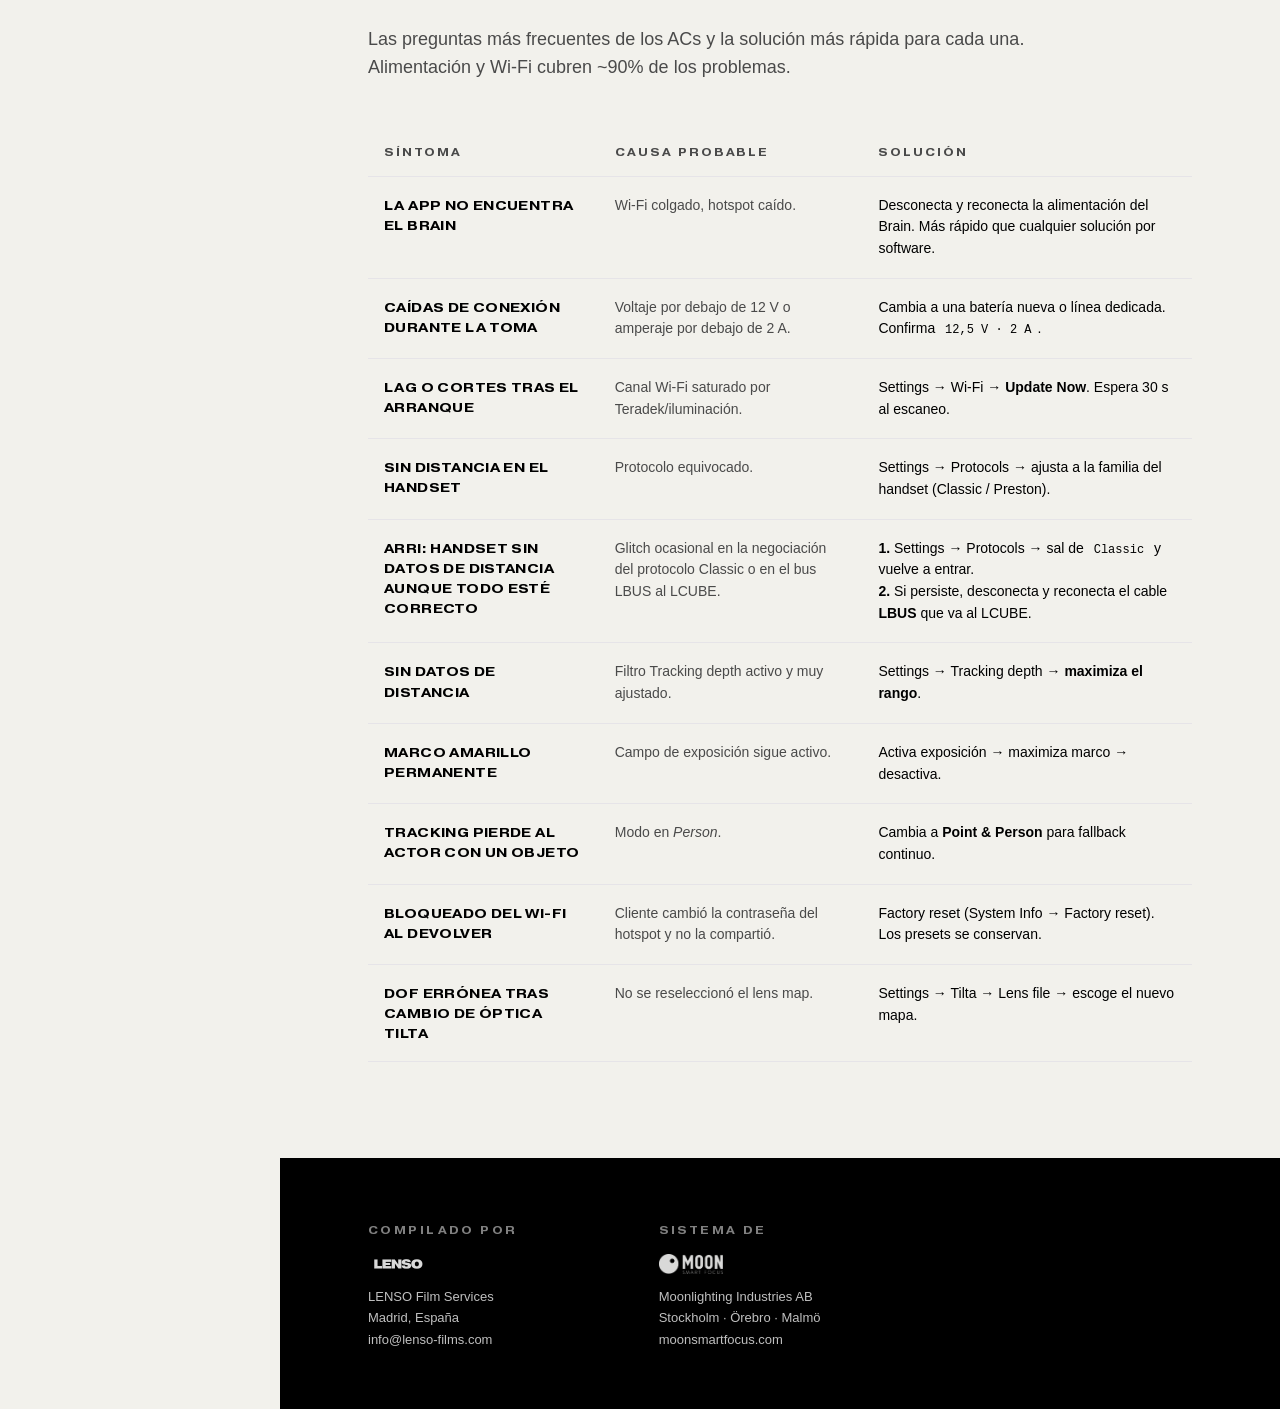
==== commit de162fa4: "Remove decorative LCUBE port circle that overlapped the SERIAL IN · MOTOR OUT label" ====
--- a/index.html
+++ b/index.html
@@ -211,13 +211,8 @@
               <p>Lens Control Unit</p>
             </div>
           </foreignObject>
-          <circle cx="510" cy="378" r="5" fill="#fff"/>
           <foreignObject x="438" y="372" width="160" height="18">
-            <div xmlns="http://www.w3.org/1999/xhtml" class="svg-label svg-label--mini"><span>
-
-
-
-SERIAL IN · MOTOR OUT</span></div>
+            <div xmlns="http://www.w3.org/1999/xhtml" class="svg-label svg-label--mini"><span>SERIAL IN · MOTOR OUT</span></div>
           </foreignObject>
           <circle cx="510" cy="270" r="3" fill="#000" stroke="none"/>
 
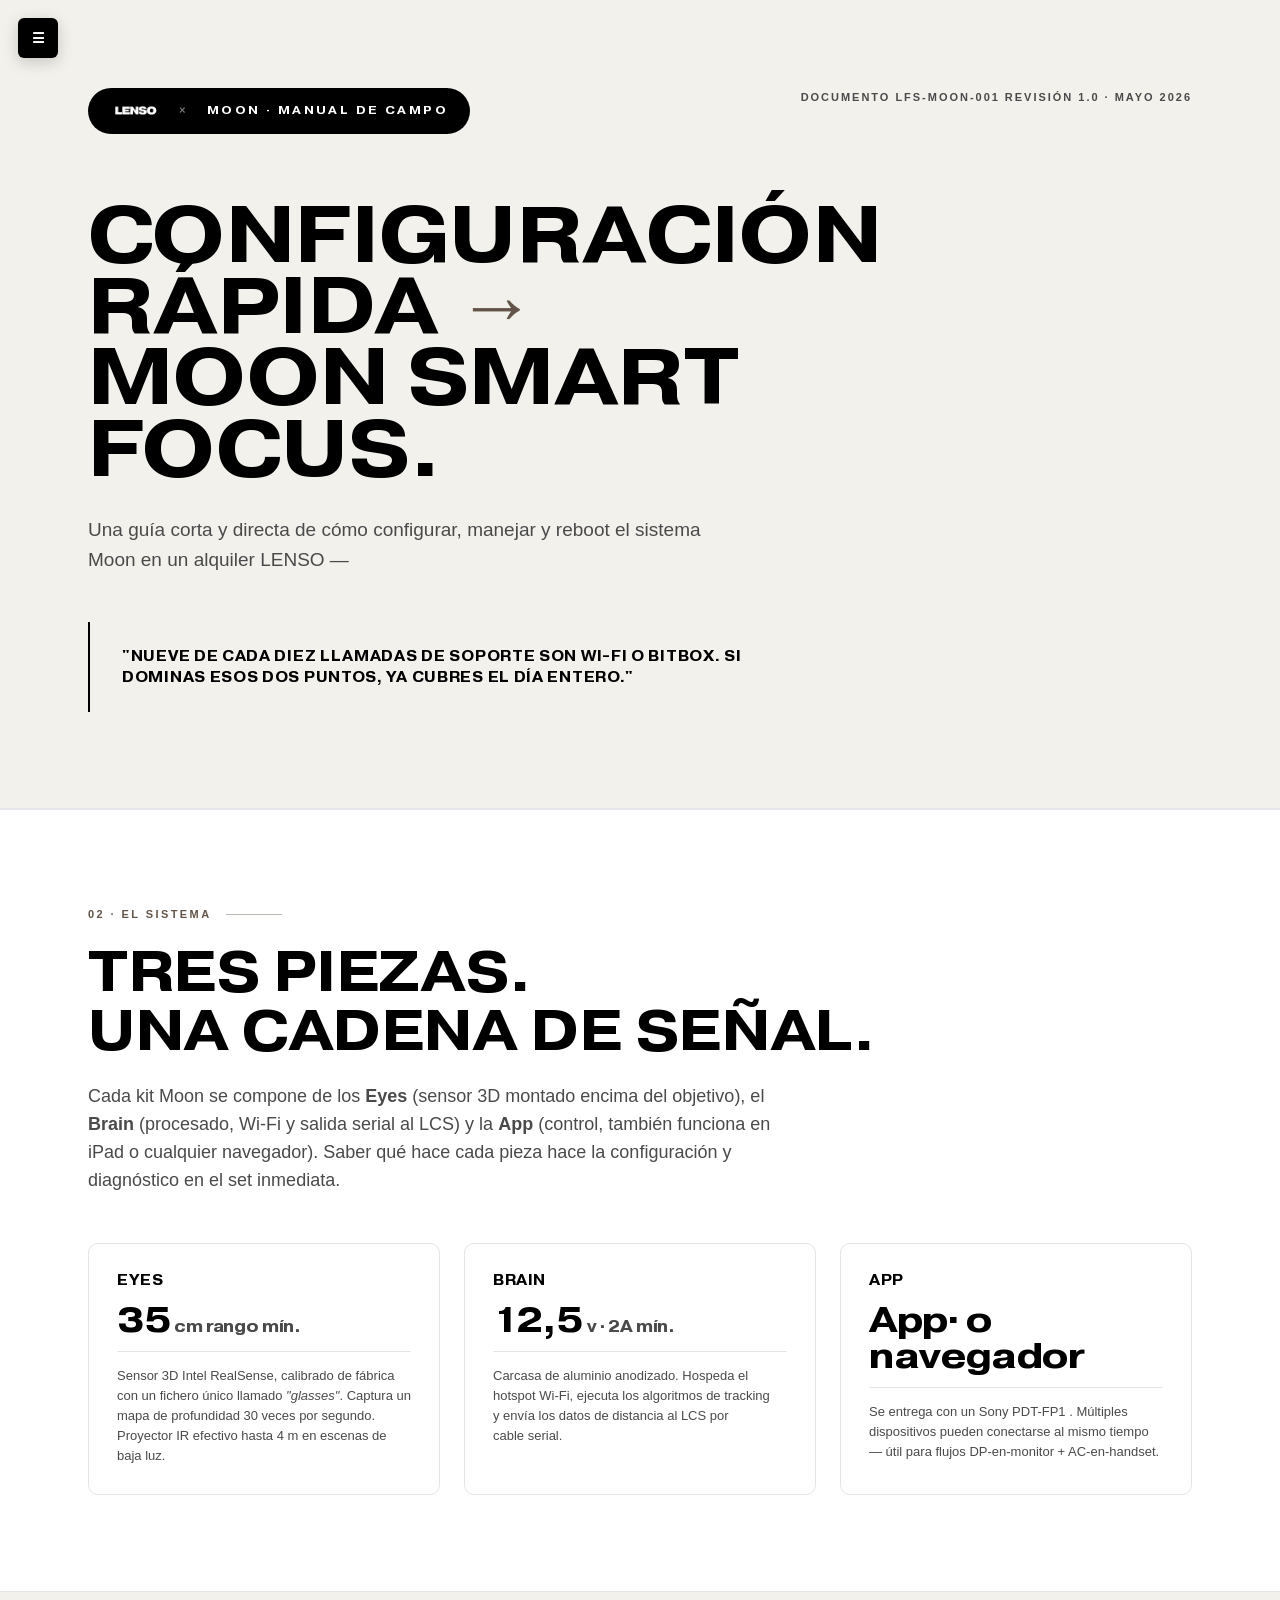
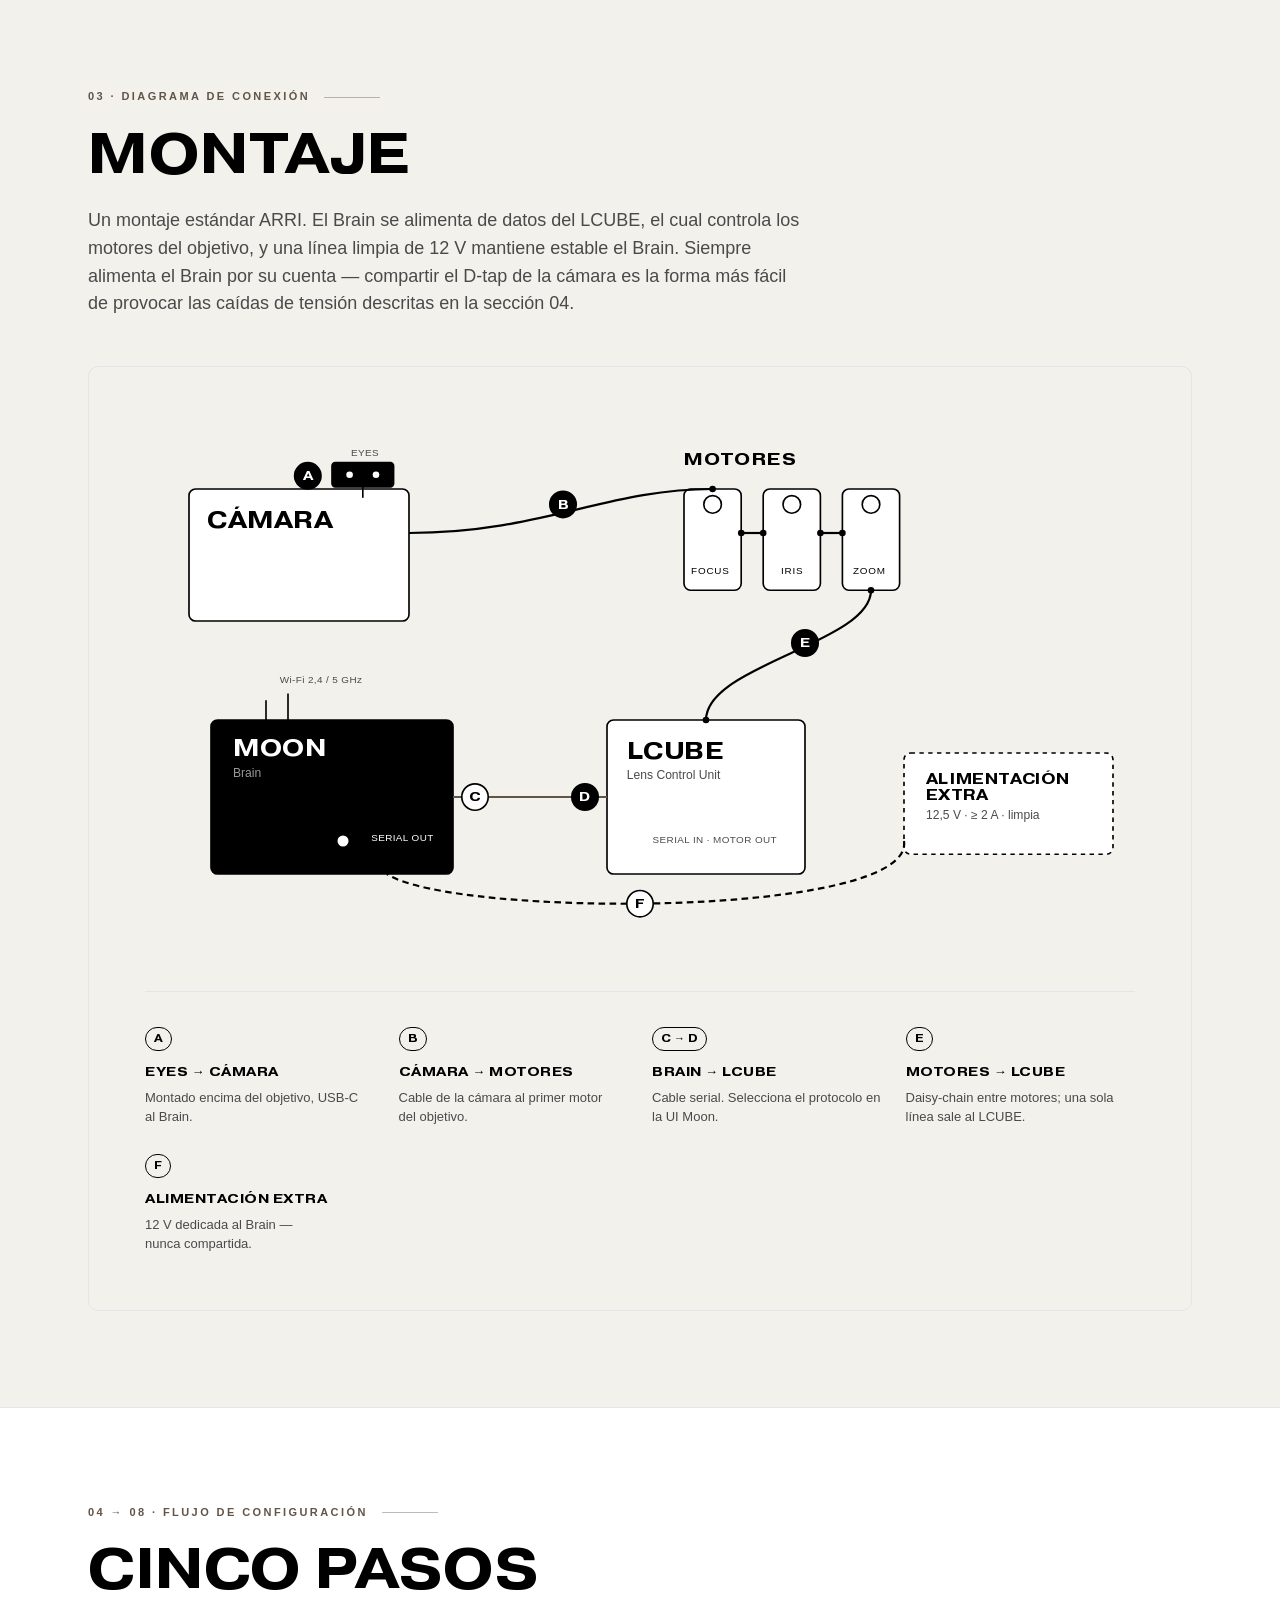
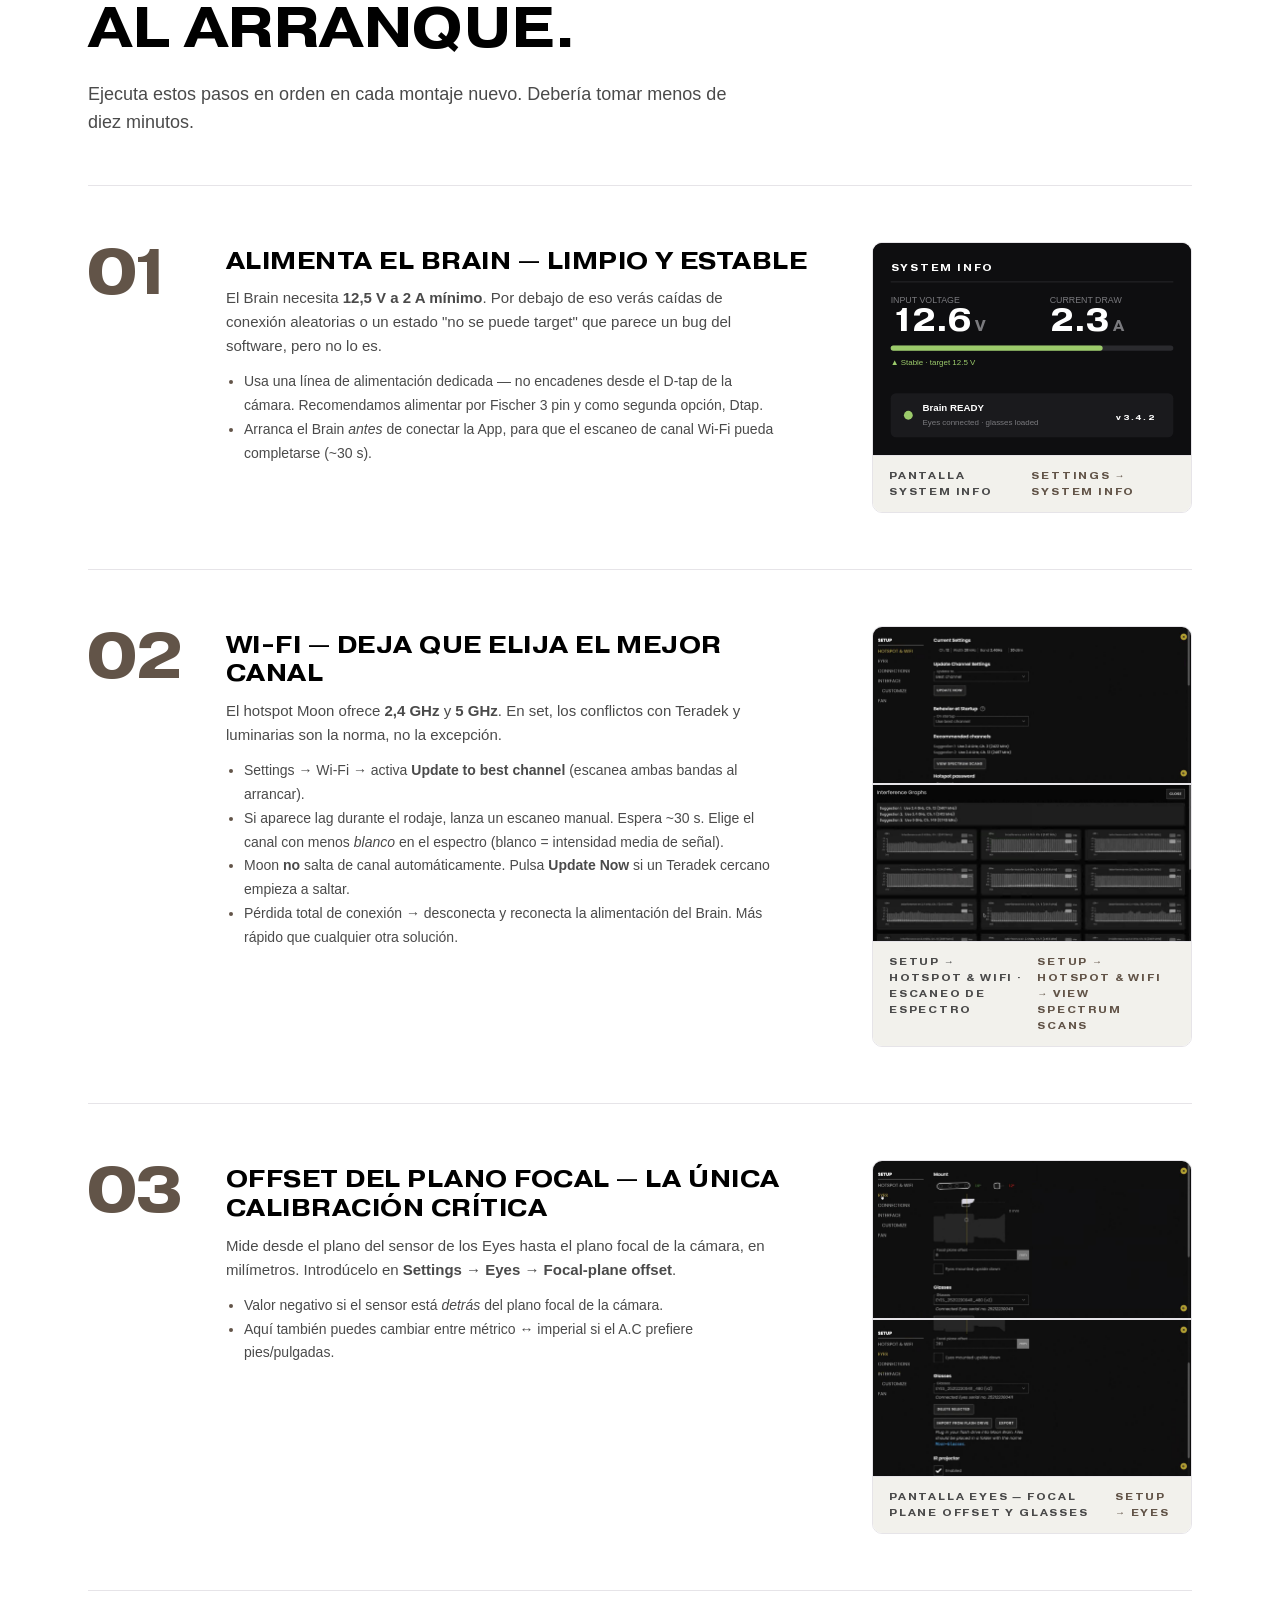
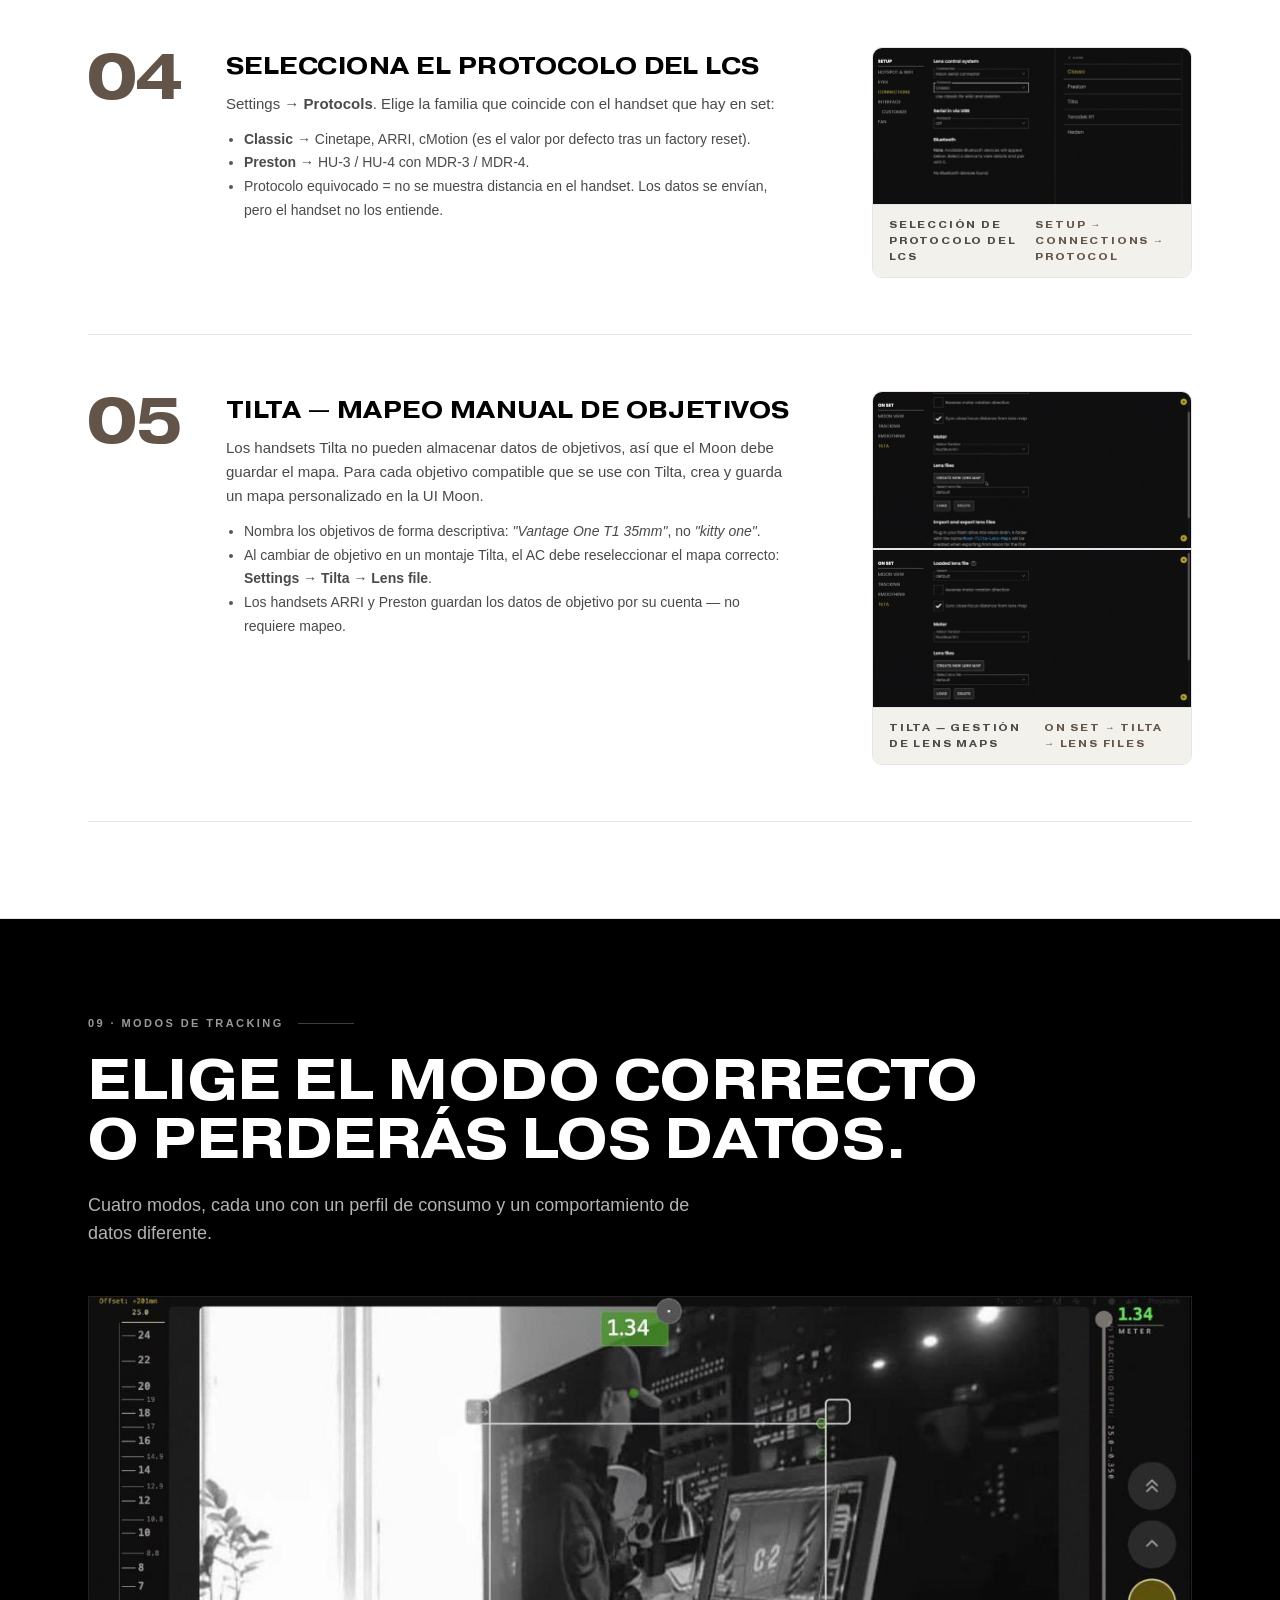
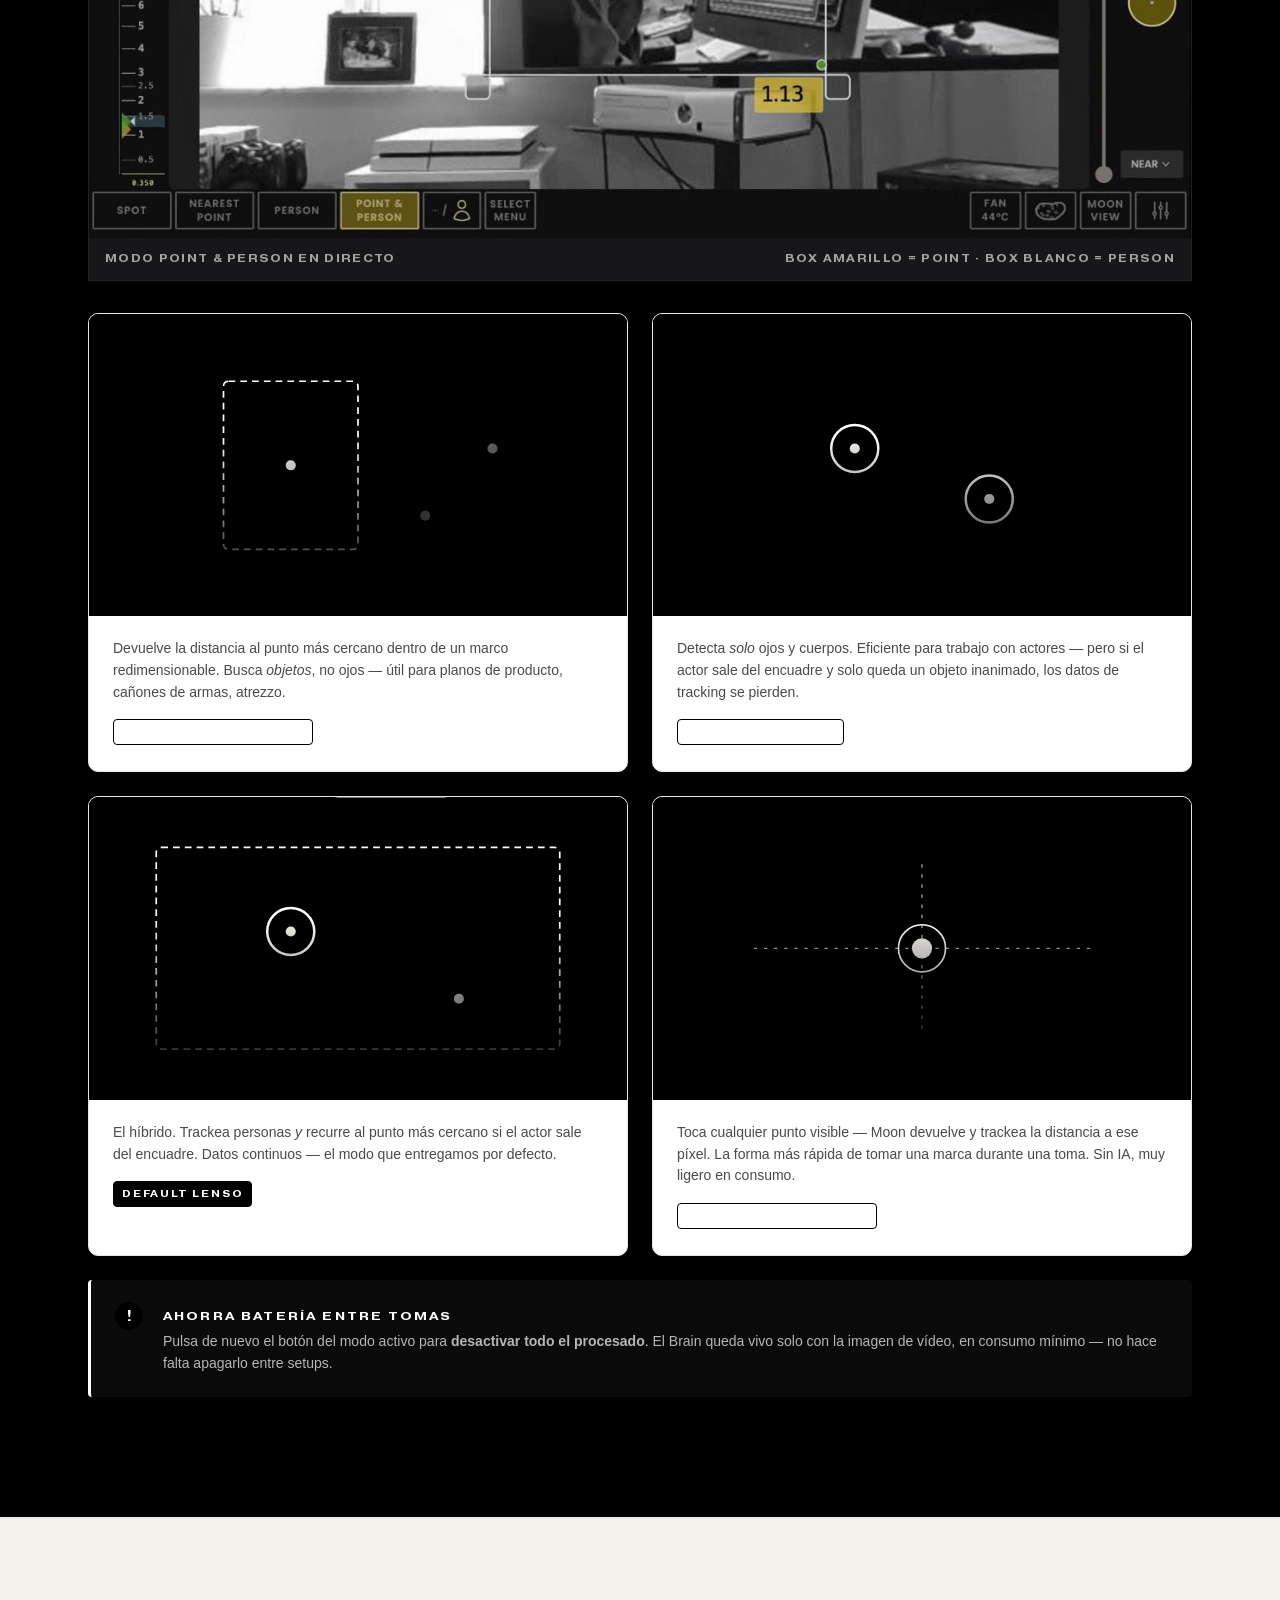
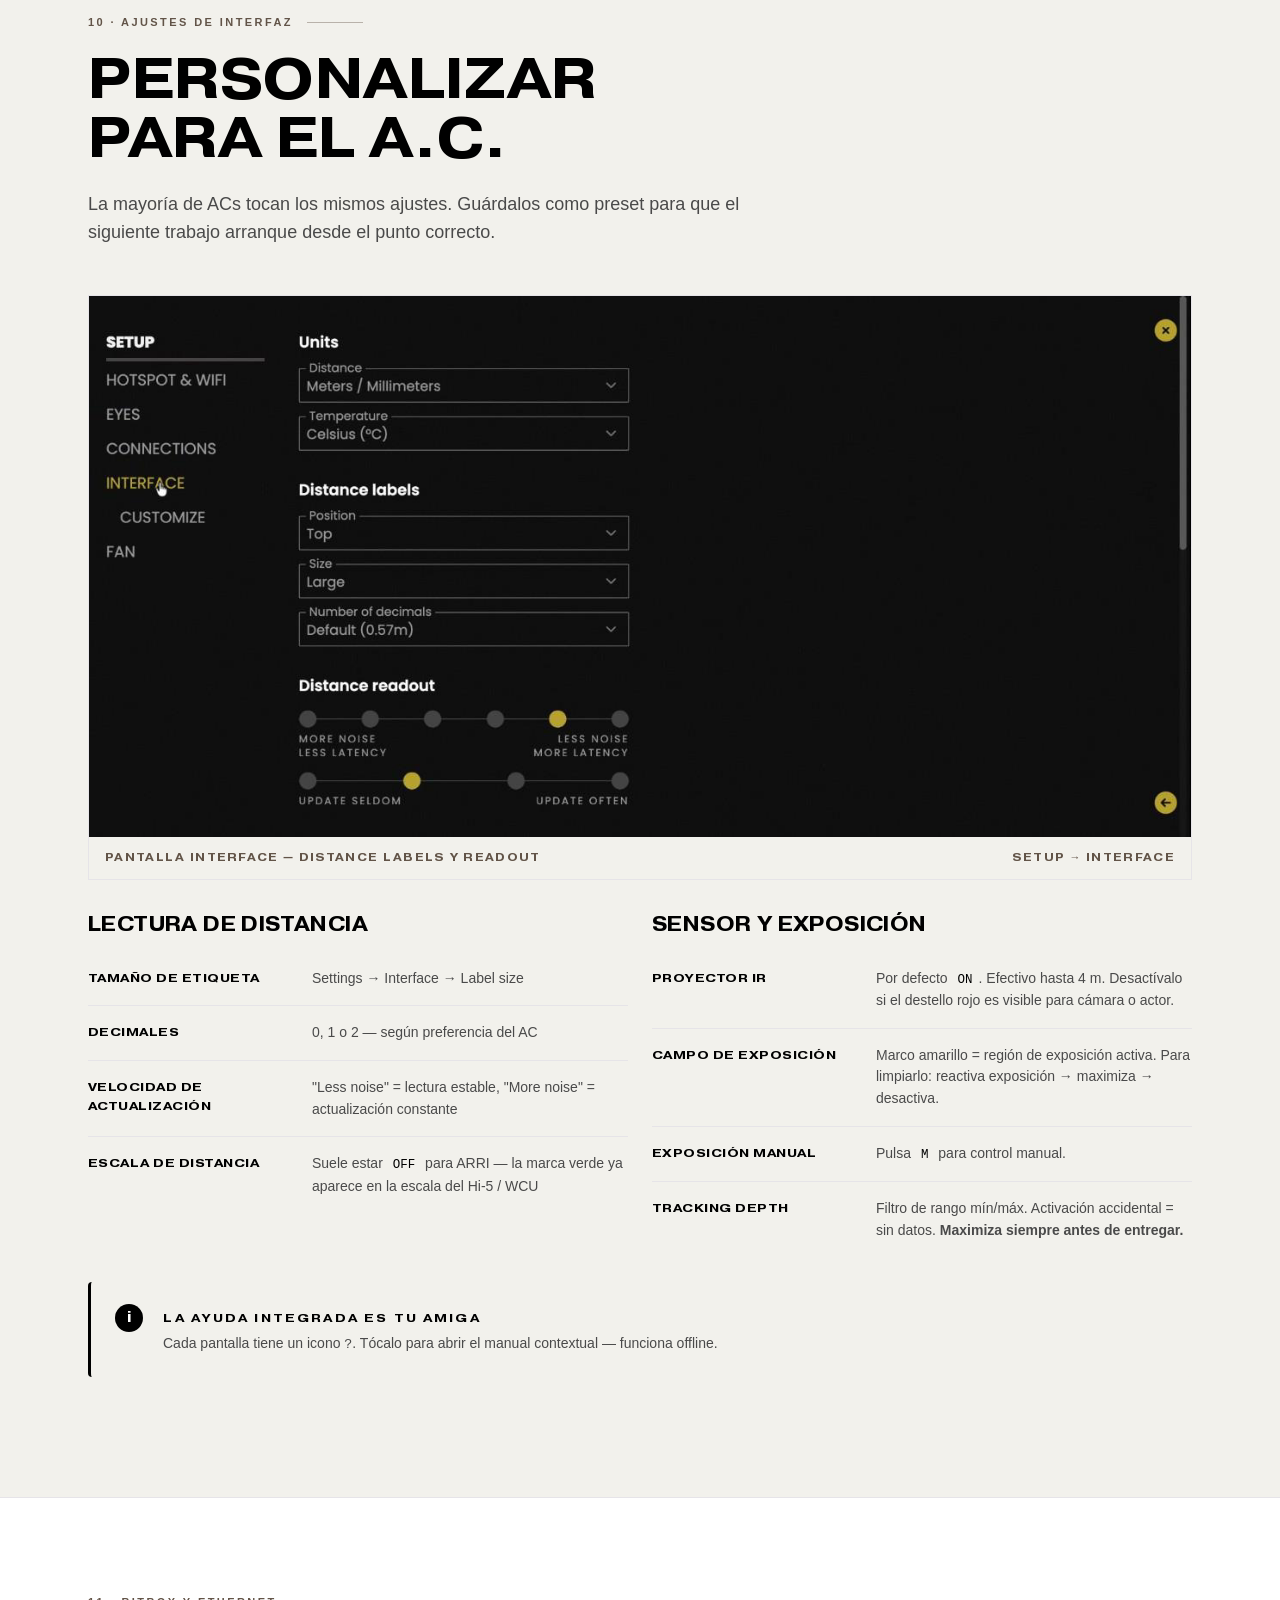
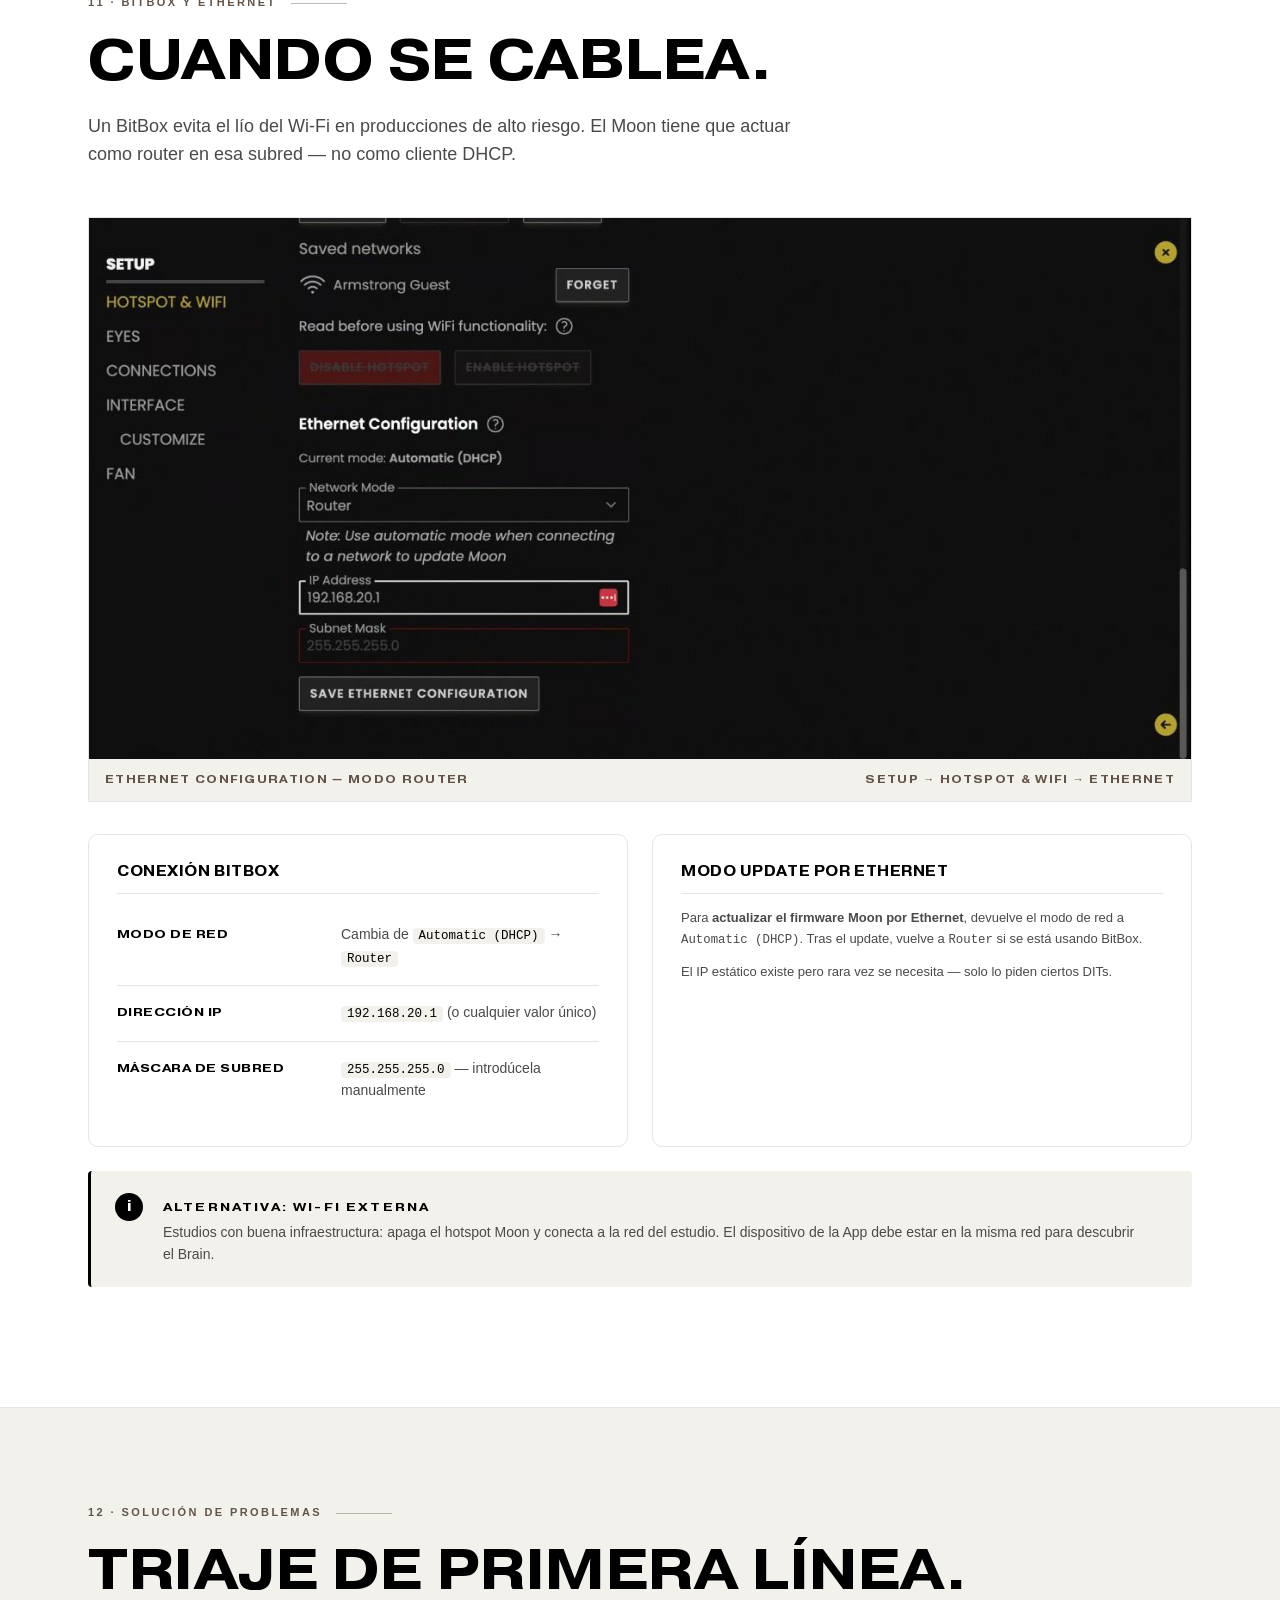
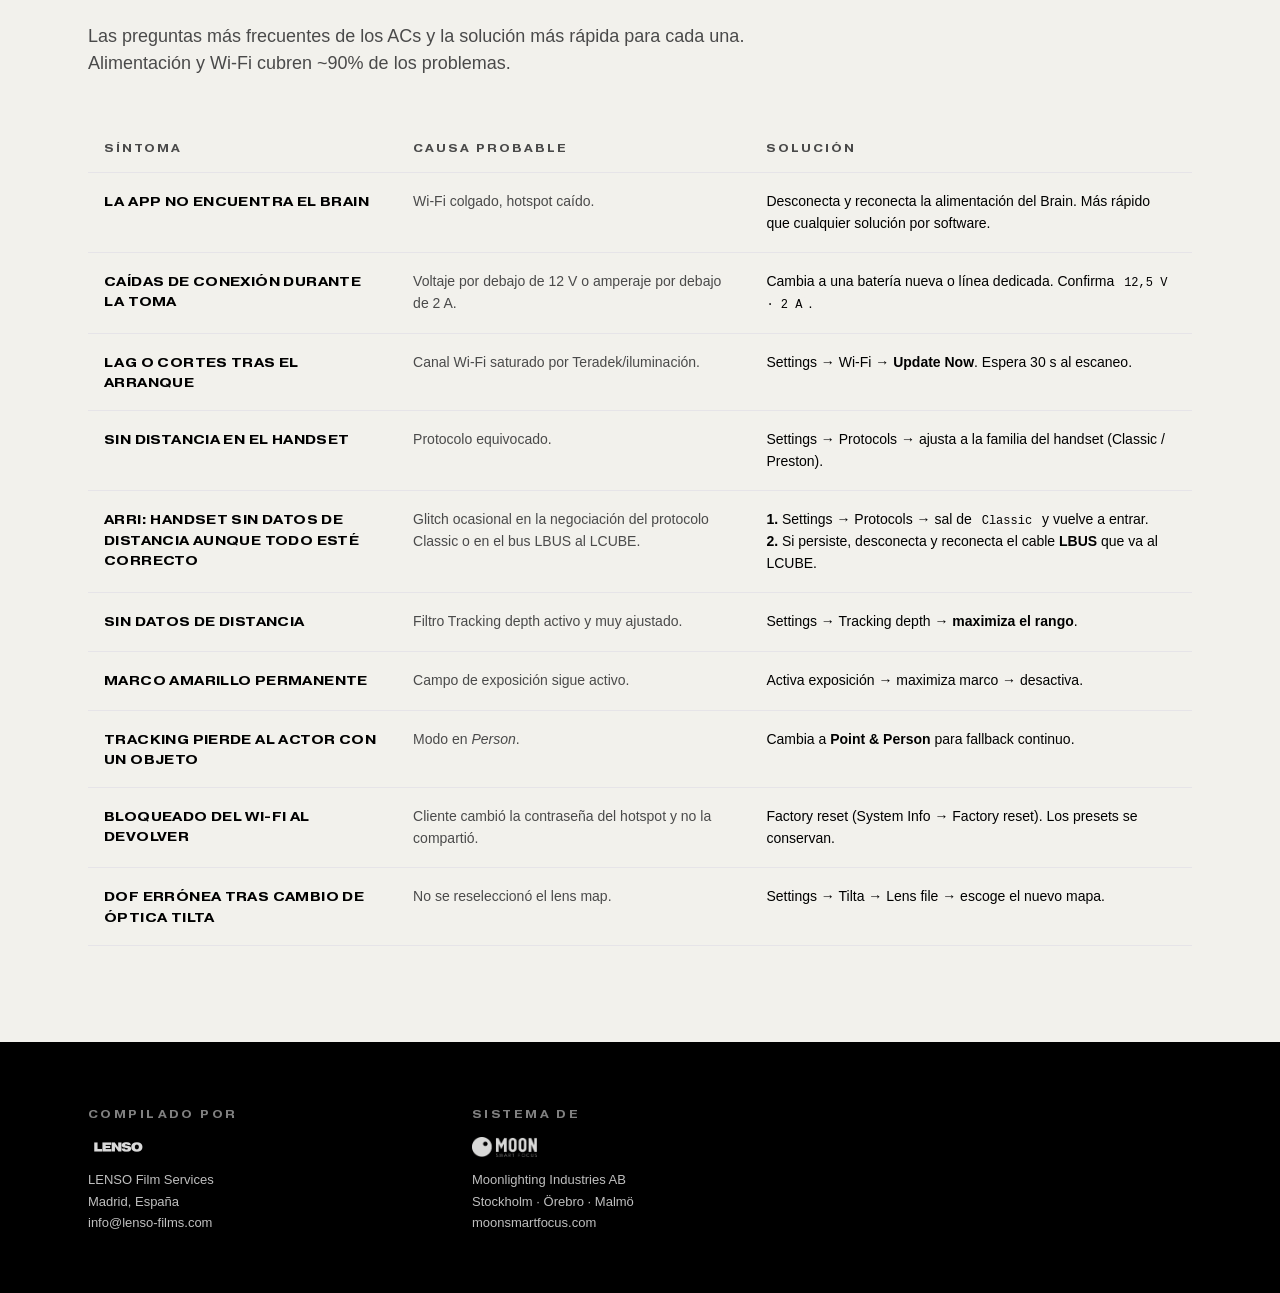
==== commit 461a510f: "Auto-collapse sidebar on scroll-down (desktop) Once the user scrolls past 80px going down, the sideb" ====
--- a/index.html
+++ b/index.html
@@ -747,13 +747,28 @@
   const SIDEBAR_KEY = 'lenso-moon-sidebar-collapsed';
   const collapseBtn = document.getElementById('sidebarCollapse');
   const expandBtn = document.getElementById('sidebarExpand');
-  function setCollapsed(c) {
+  function setCollapsed(c, persist) {
     document.body.classList.toggle('sidebar-collapsed', c);
-    try { localStorage.setItem(SIDEBAR_KEY, c ? '1' : ''); } catch (_) {}
+    if (persist) {
+      try { localStorage.setItem(SIDEBAR_KEY, c ? '1' : ''); } catch (_) {}
+    }
   }
-  try { if (localStorage.getItem(SIDEBAR_KEY) === '1') setCollapsed(true); } catch (_) {}
-  collapseBtn && collapseBtn.addEventListener('click', () => setCollapsed(true));
-  expandBtn   && expandBtn.addEventListener('click',   () => setCollapsed(false));
+  try { if (localStorage.getItem(SIDEBAR_KEY) === '1') setCollapsed(true, false); } catch (_) {}
+  collapseBtn && collapseBtn.addEventListener('click', () => setCollapsed(true,  true));
+  expandBtn   && expandBtn.addEventListener('click',   () => setCollapsed(false, true));
+
+  // Auto-collapse on scroll-down (desktop only). Doesn't persist — leaves the
+  // user's last manual choice in storage intact.
+  let lastScrollY = window.scrollY;
+  window.addEventListener('scroll', () => {
+    const y = window.scrollY;
+    const goingDown = y > lastScrollY;
+    lastScrollY = y;
+    if (window.innerWidth < 981) return;
+    if (goingDown && y > 80 && !document.body.classList.contains('sidebar-collapsed')) {
+      setCollapsed(true, false);
+    }
+  }, { passive: true });
 
   // --- Sidebar active link tracking ---
   const navLinks = document.querySelectorAll('#nav a');
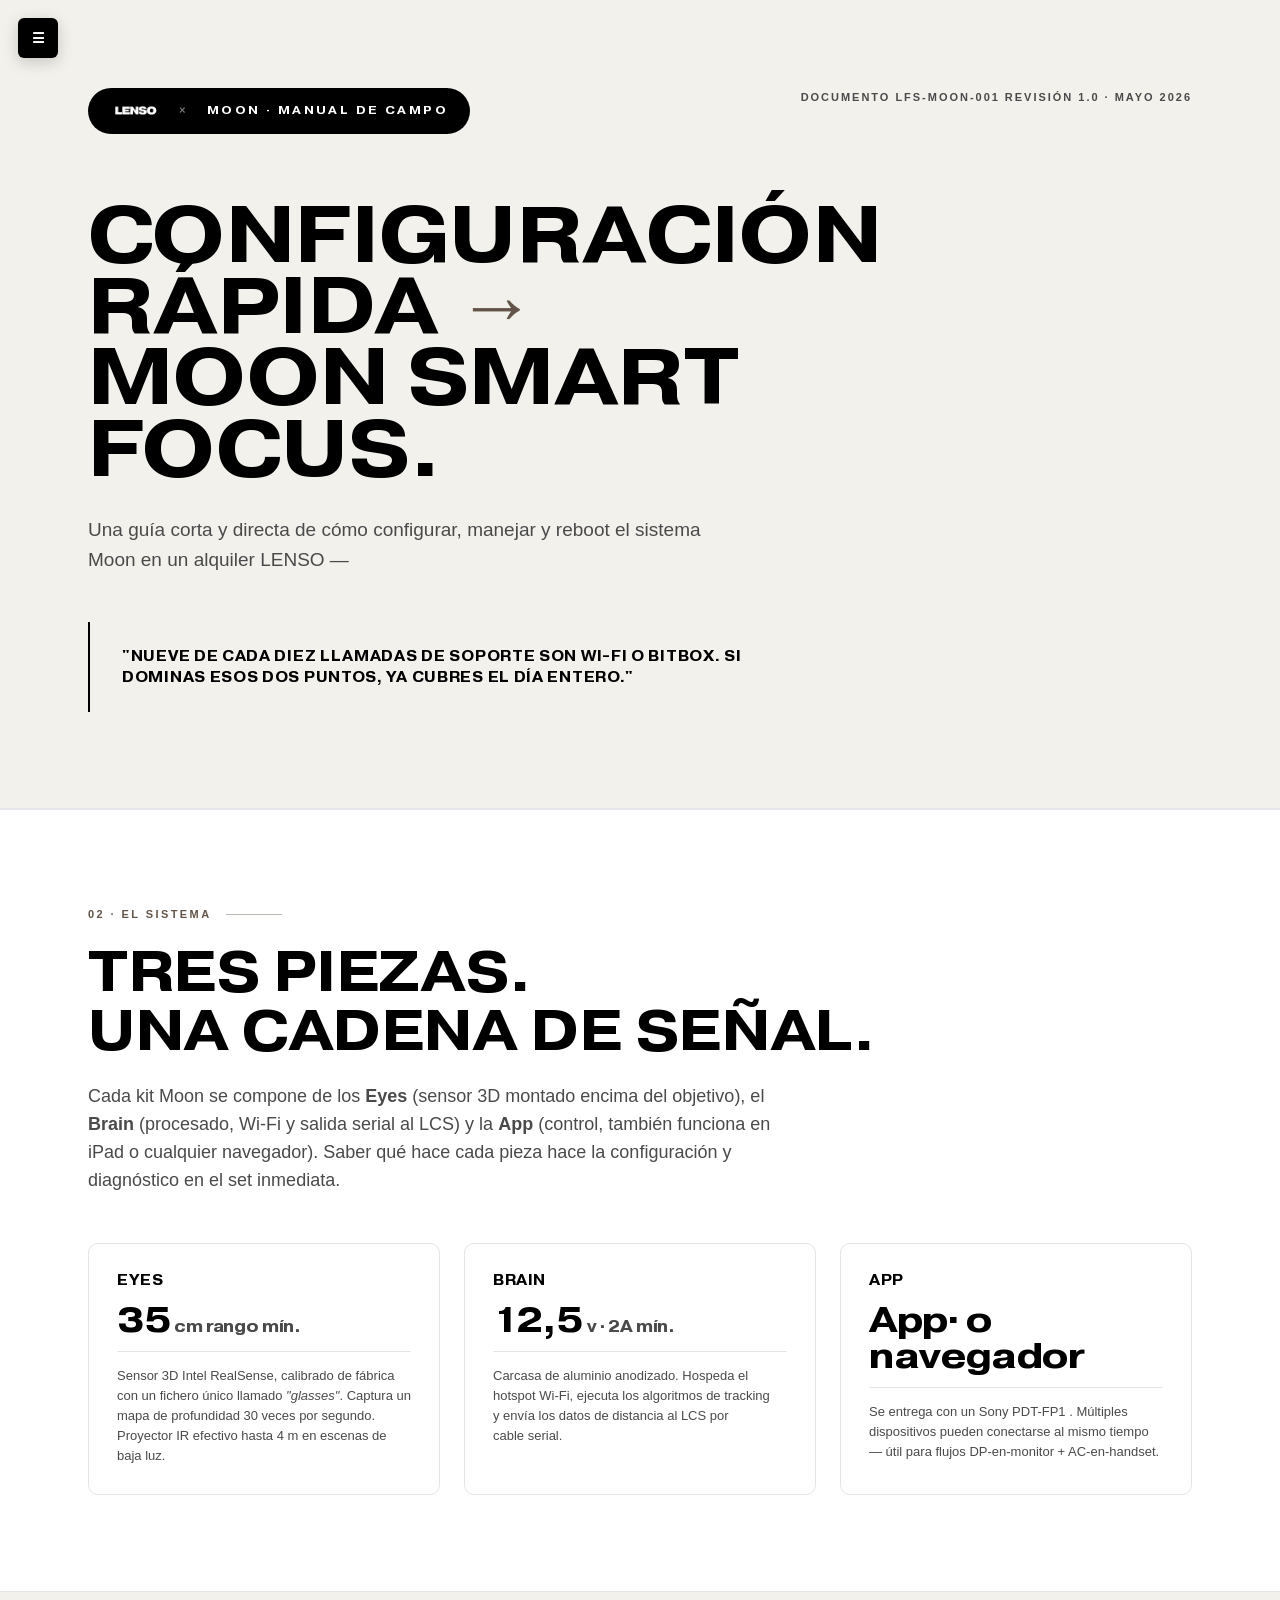
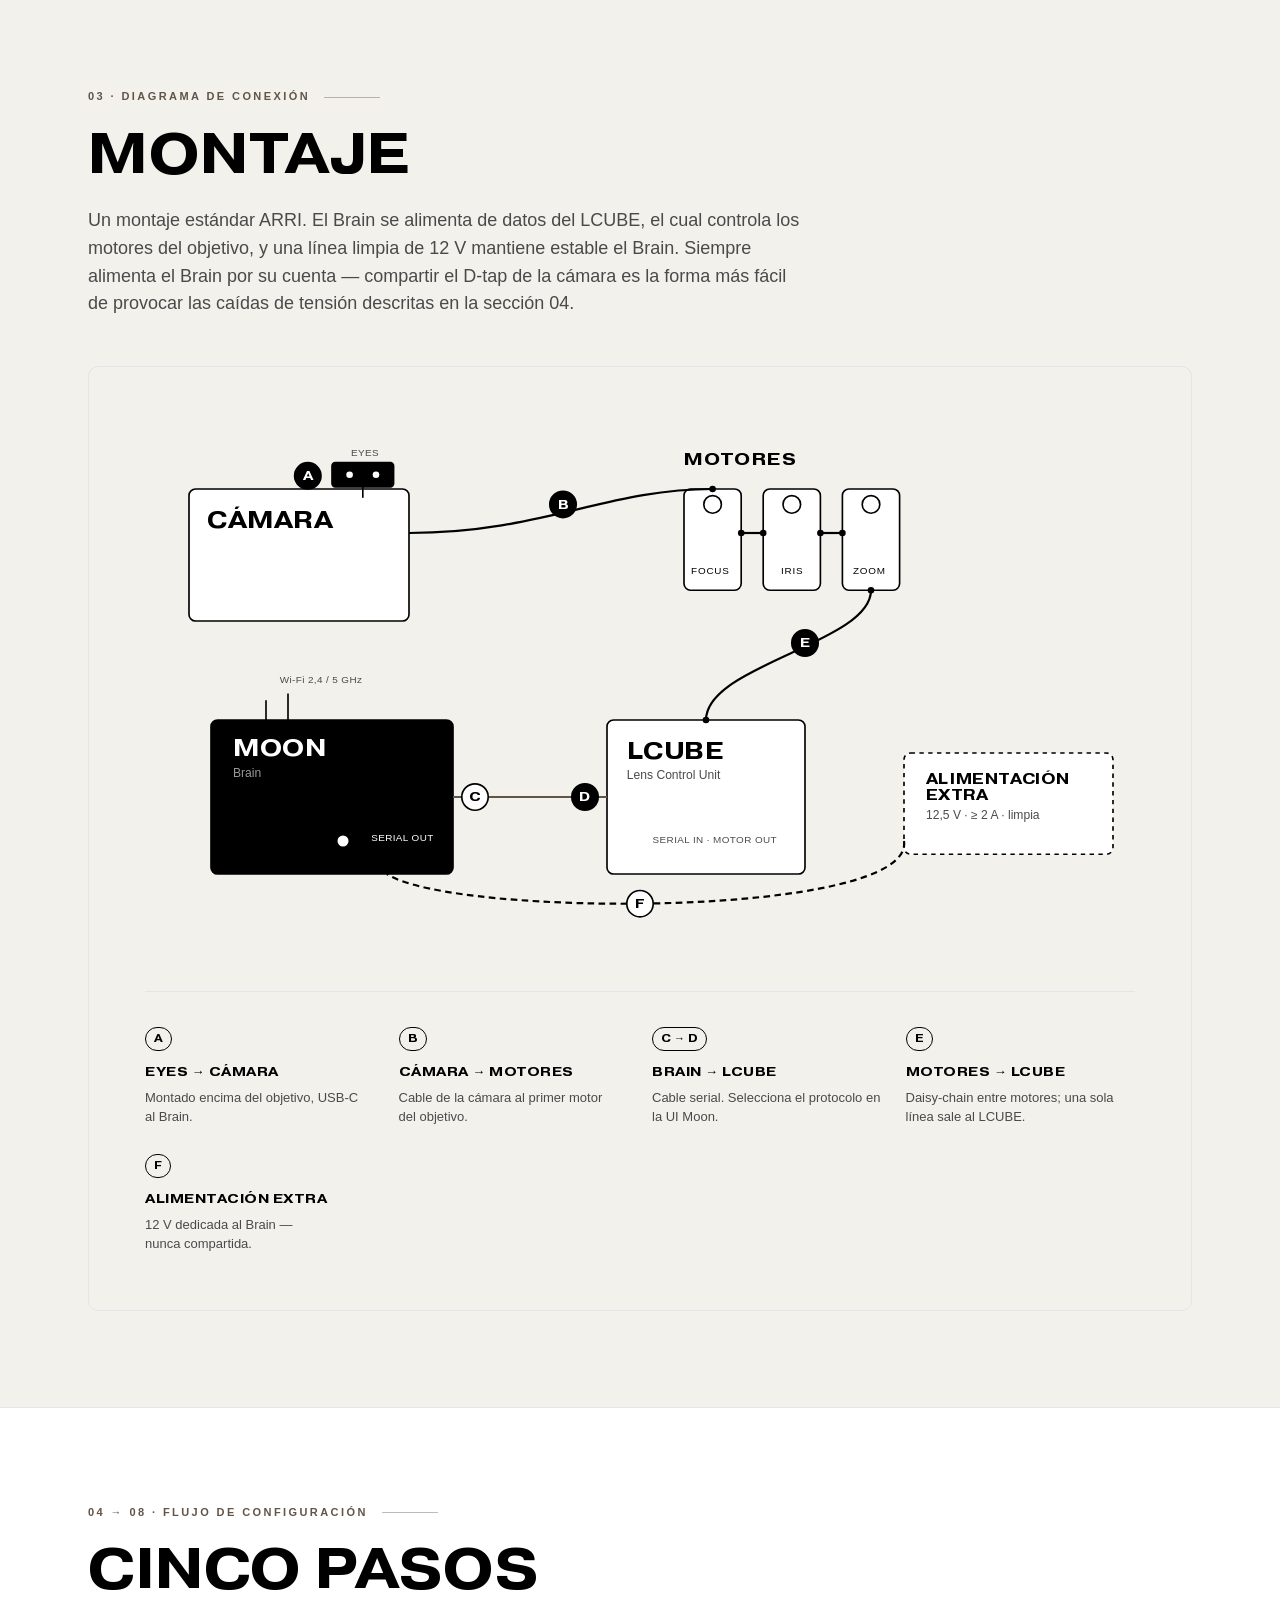
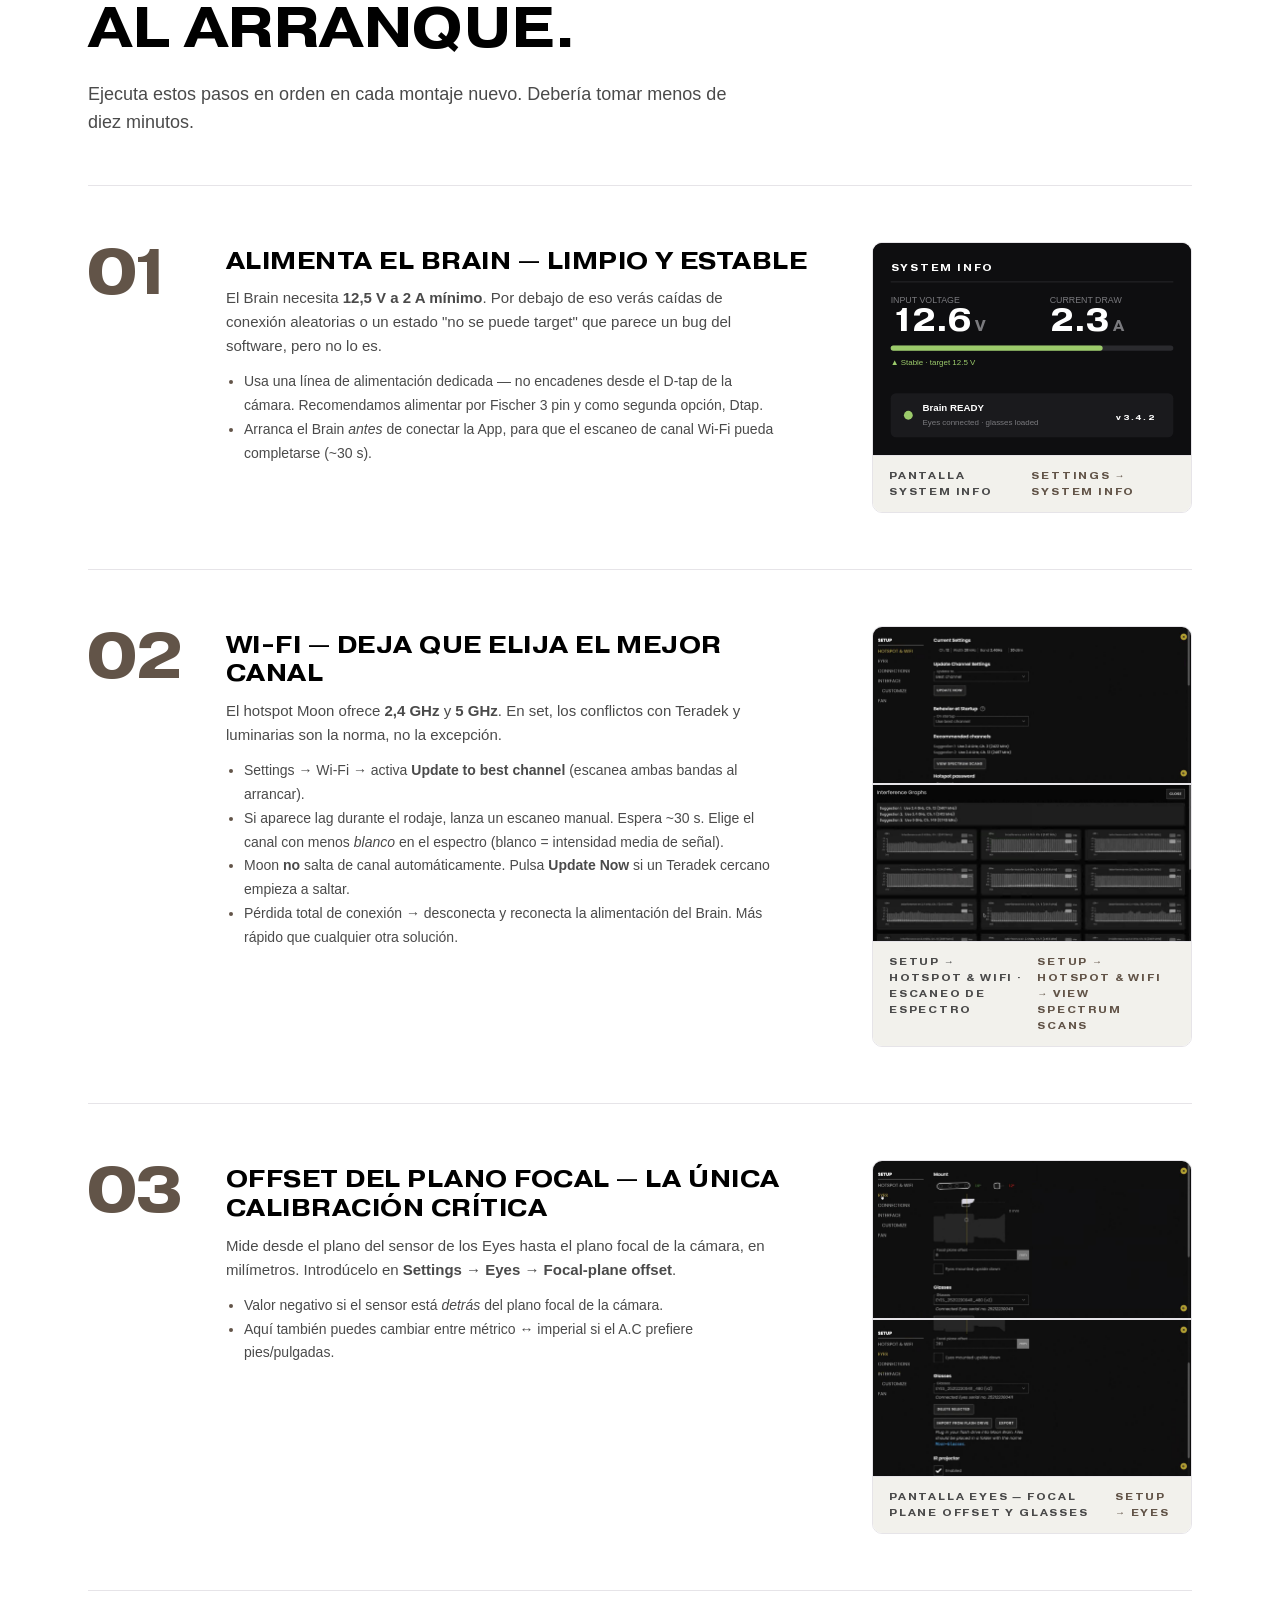
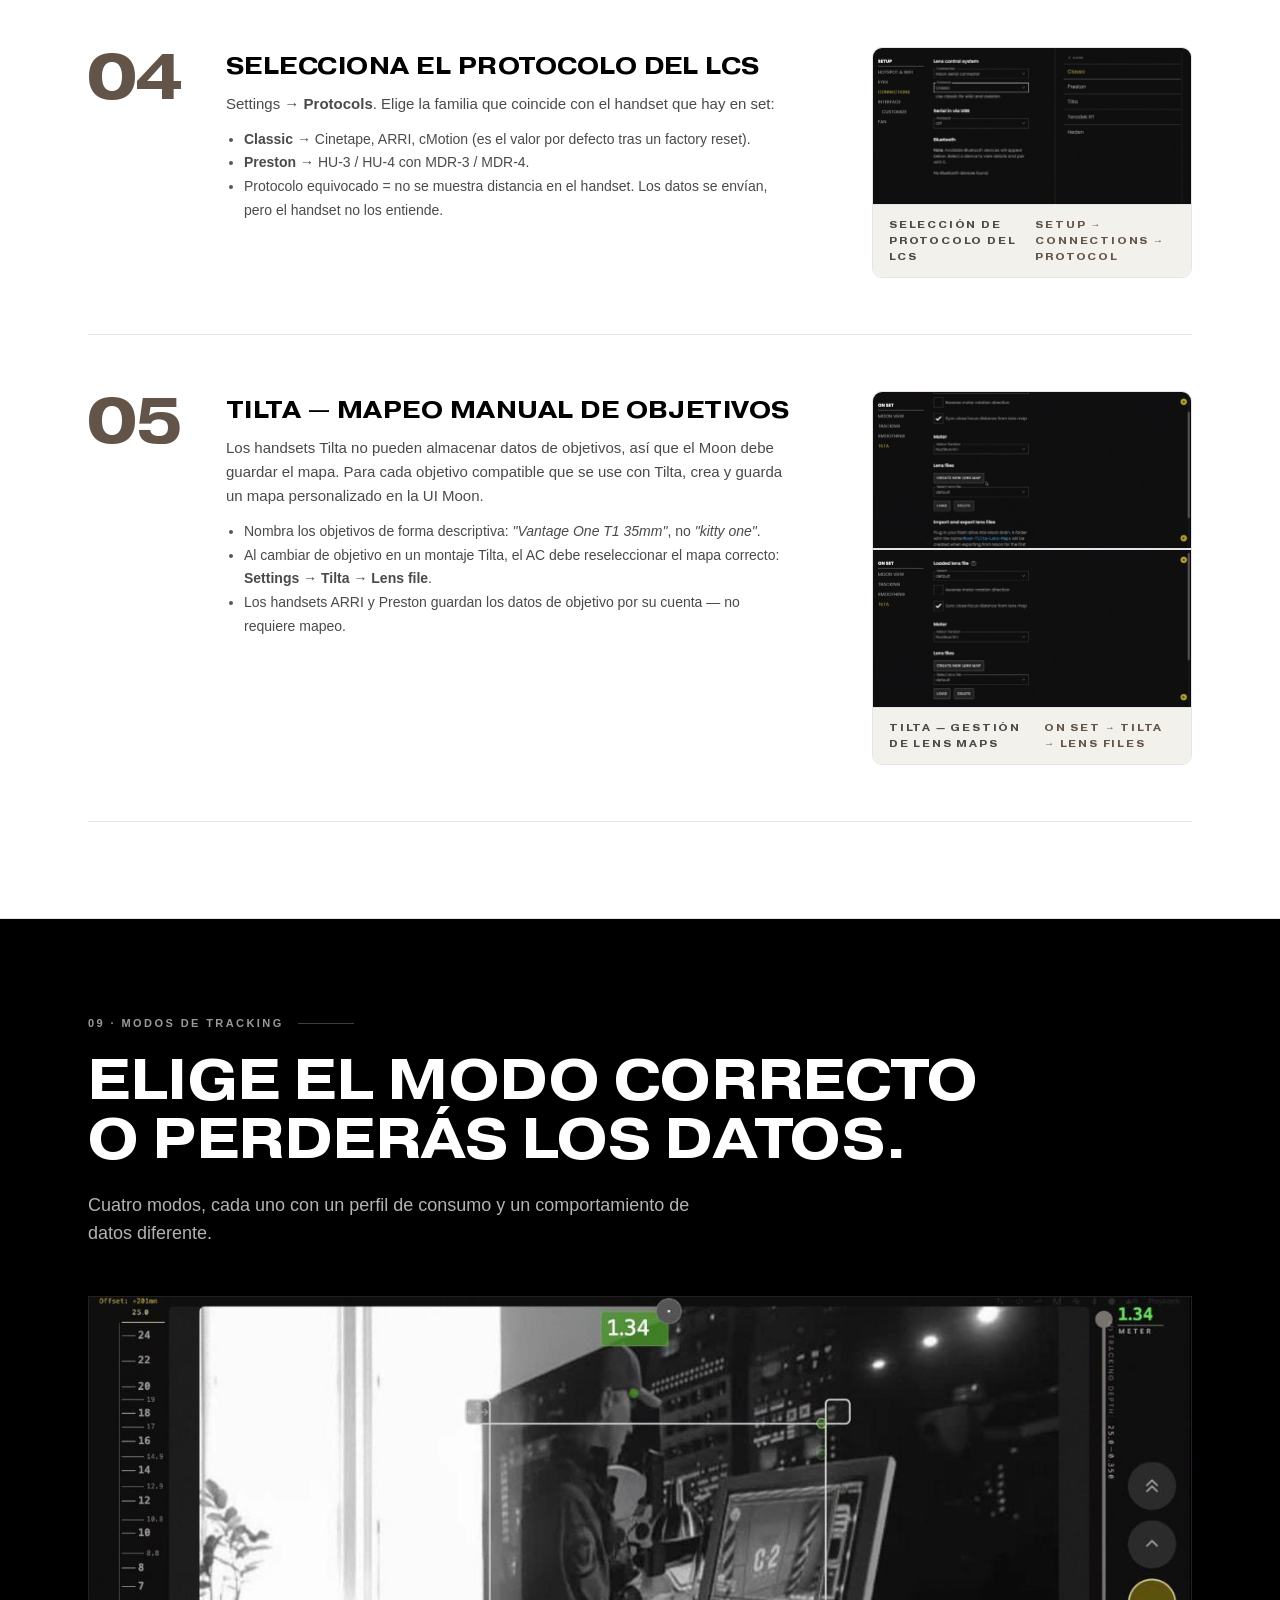
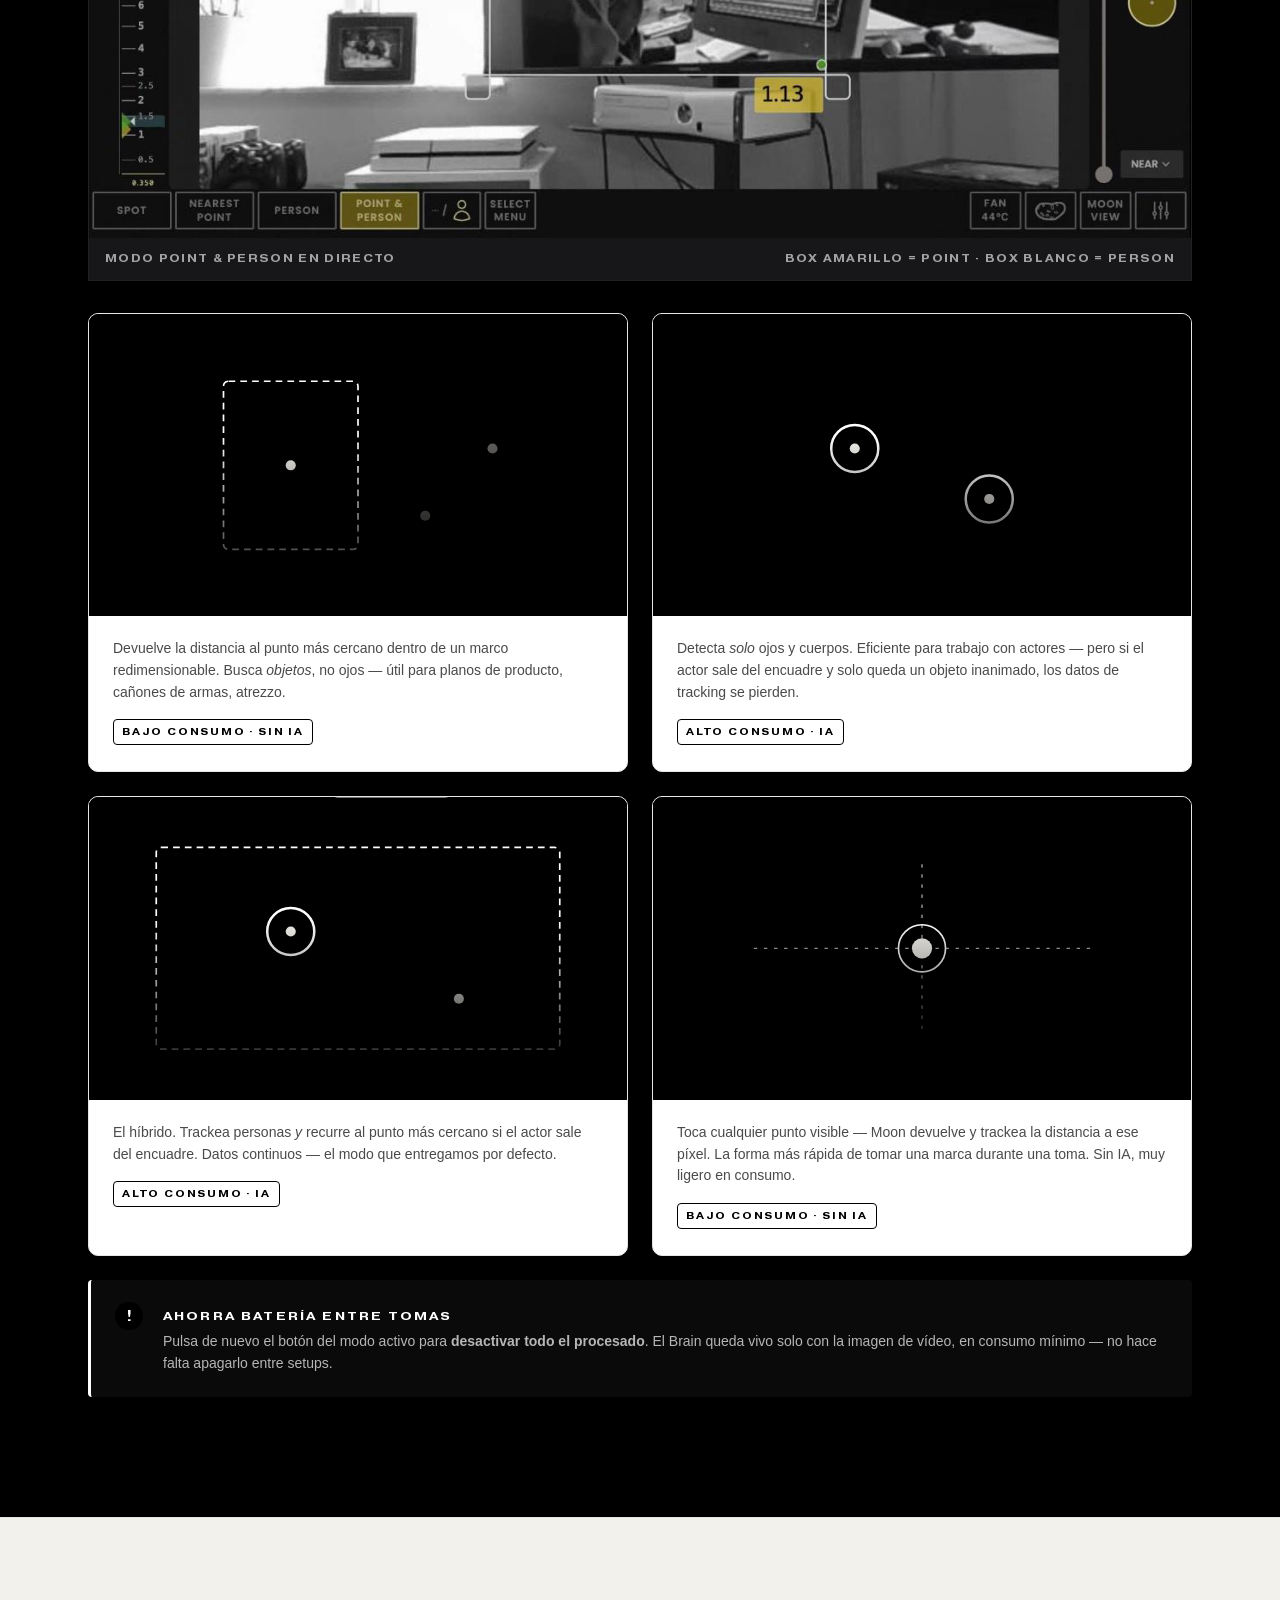
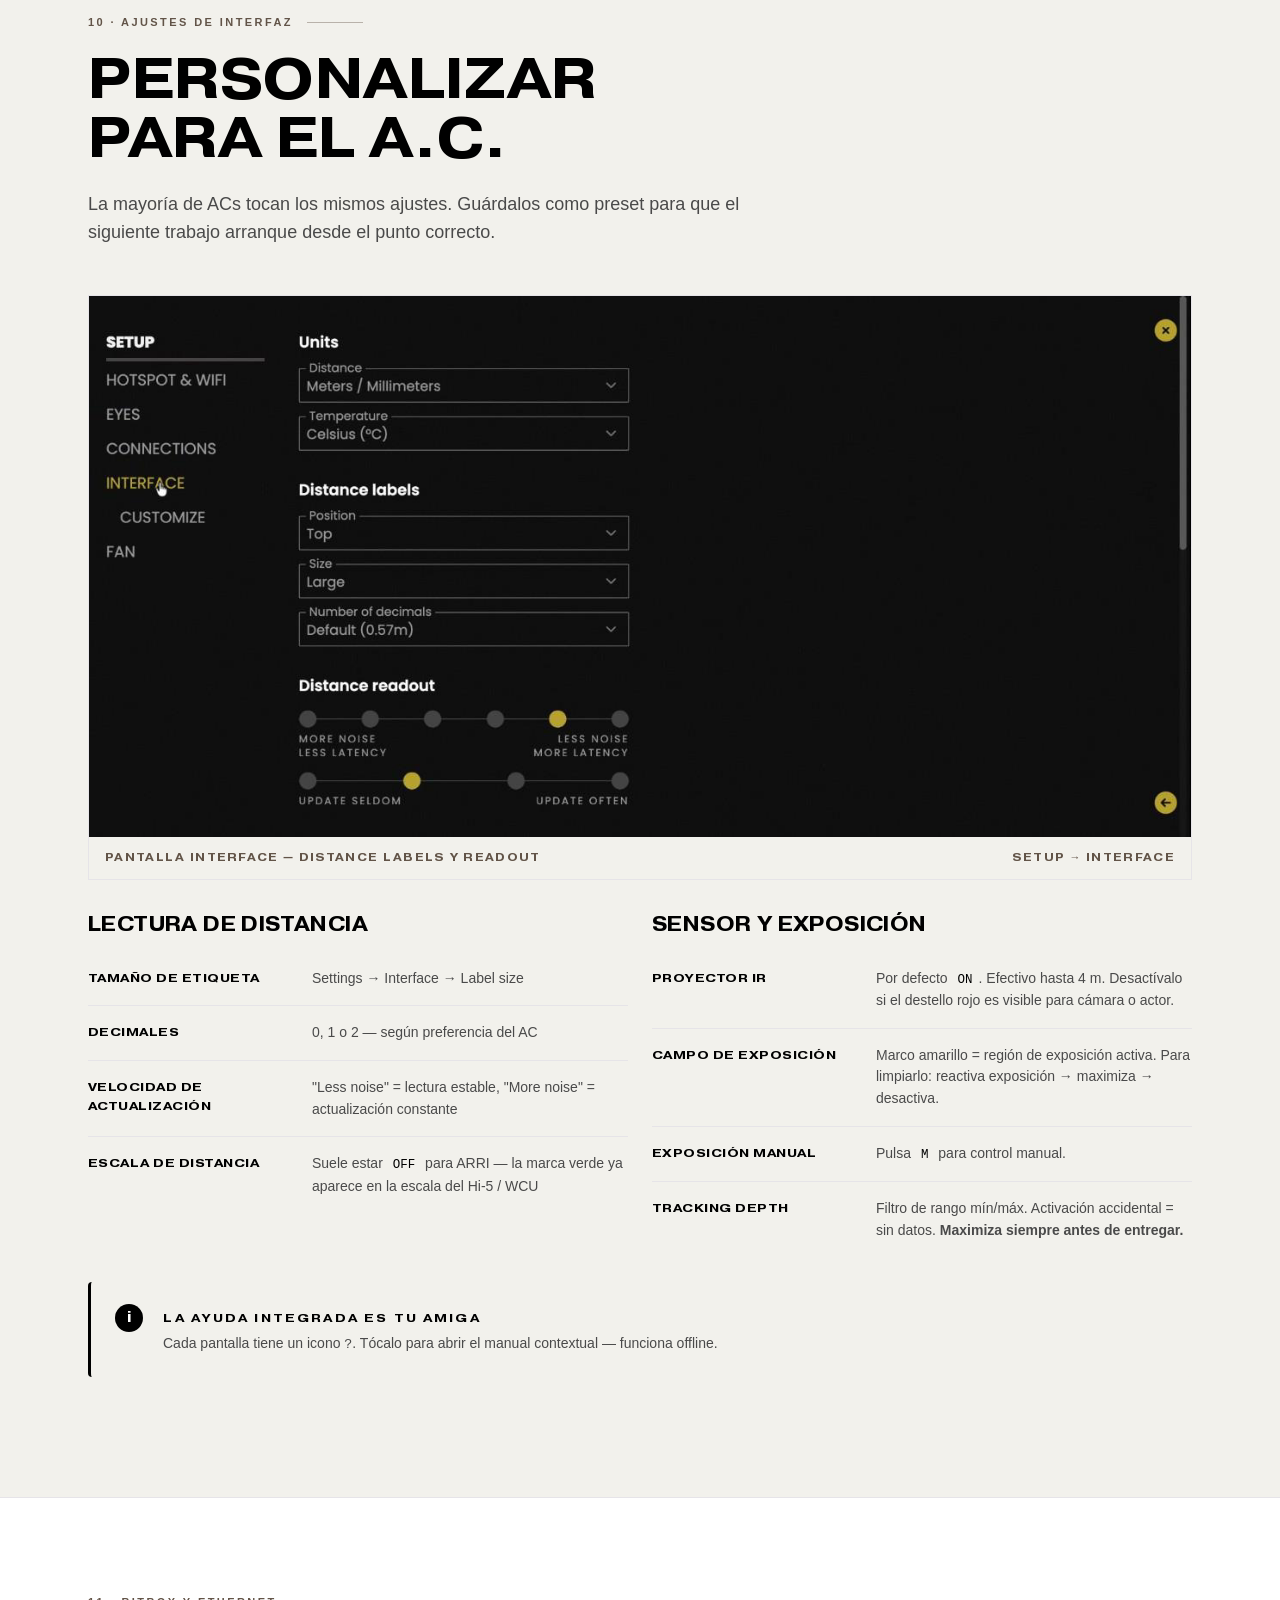
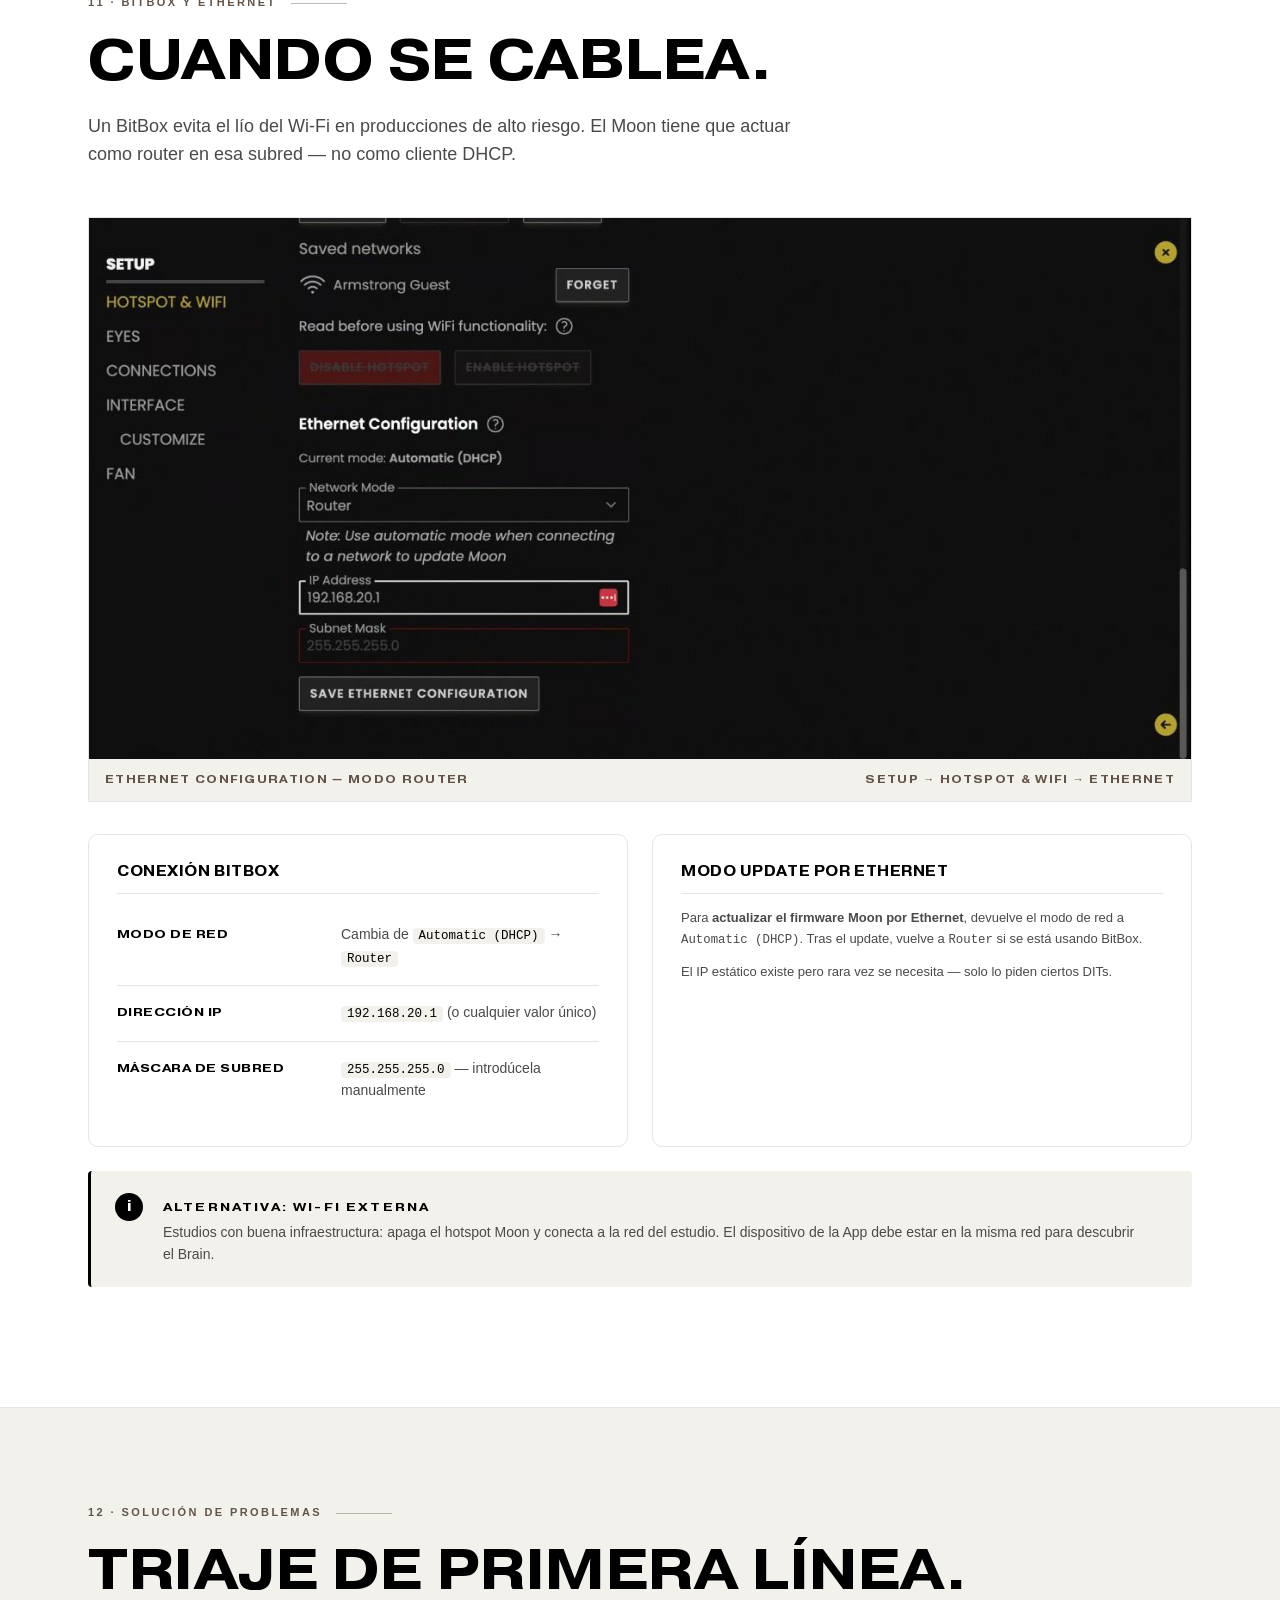
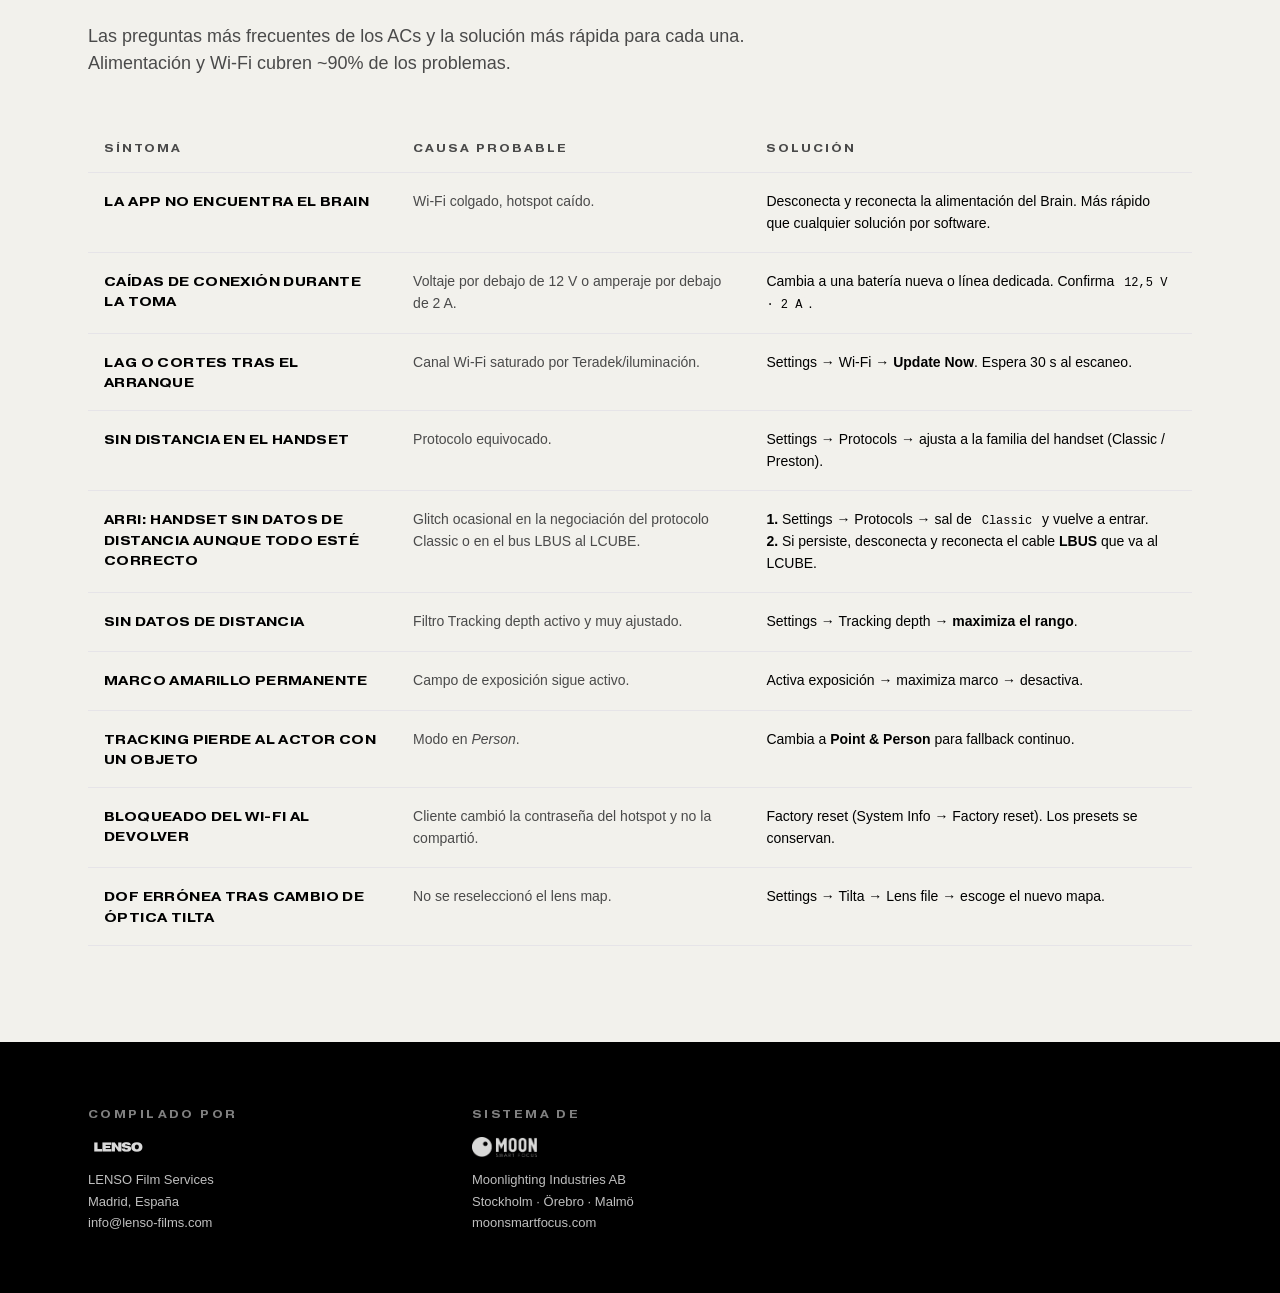
==== commit c7fa6b72: "Mode card polish + smoother sidebar collapse - Set explicit black color on .tag (was inheriting whit" ====
--- a/index.html
+++ b/index.html
@@ -497,11 +497,11 @@
               <circle cx="120" cy="80" r="3" fill="#F2F1EC"/>
               <circle cx="220" cy="120" r="3" fill="#F2F1EC"/>
             </svg>
-            <h4>Point &amp; Person <span class="reco-tag">RECOMENDADO</span></h4>
+            <h4>Point &amp; Person <span class="reco-tag">DEFAULT LENSO</span></h4>
           </div>
           <div class="mode-card__body">
             <p>El híbrido. Trackea personas <em>y</em> recurre al punto más cercano si el actor sale del encuadre. Datos continuos — el modo que entregamos por defecto.</p>
-            <span class="tag tag--accent">Default LENSO</span>
+            <span class="tag">Alto consumo · IA</span>
           </div>
         </div>
 
--- a/manual.css
+++ b/manual.css
@@ -21,6 +21,7 @@
   display: grid;
   grid-template-columns: 280px 1fr;
   min-height: 100vh;
+  transition: grid-template-columns 280ms cubic-bezier(.4,0,.2,1);
 }
 
 /* ---------- MOBILE NAV TOGGLE ---------- */
@@ -74,6 +75,8 @@
   flex-direction: column;
   gap: 32px;
   overflow-y: auto;
+  overflow-x: hidden;
+  transition: transform 280ms cubic-bezier(.4,0,.2,1), opacity 200ms ease;
 }
 
 .sidebar__brandlock {
@@ -209,9 +212,10 @@
 
 @media (min-width: 981px) {
   .sidebar__collapse { display: flex; }
-  body.sidebar-collapsed .shell { grid-template-columns: 1fr; }
-  body.sidebar-collapsed .sidebar { display: none; }
+  body.sidebar-collapsed .shell { grid-template-columns: 0 1fr; }
+  body.sidebar-collapsed .sidebar { transform: translateX(-100%); opacity: 0; pointer-events: none; }
   body.sidebar-collapsed .sidebar__expand { display: flex; }
+  .sidebar__expand { transition: opacity 220ms ease, transform 220ms ease; opacity: 1; }
 }
 
 /* ---------- WAREHOUSE-ONLY (section 13) ---------- */
@@ -800,6 +804,7 @@
   padding: 4px 8px;
   border: 1px solid var(--color-black);
   border-radius: 4px;
+  color: var(--color-black);
 }
 .mode-card__body .tag--accent { background: var(--color-black); color: white; }
 
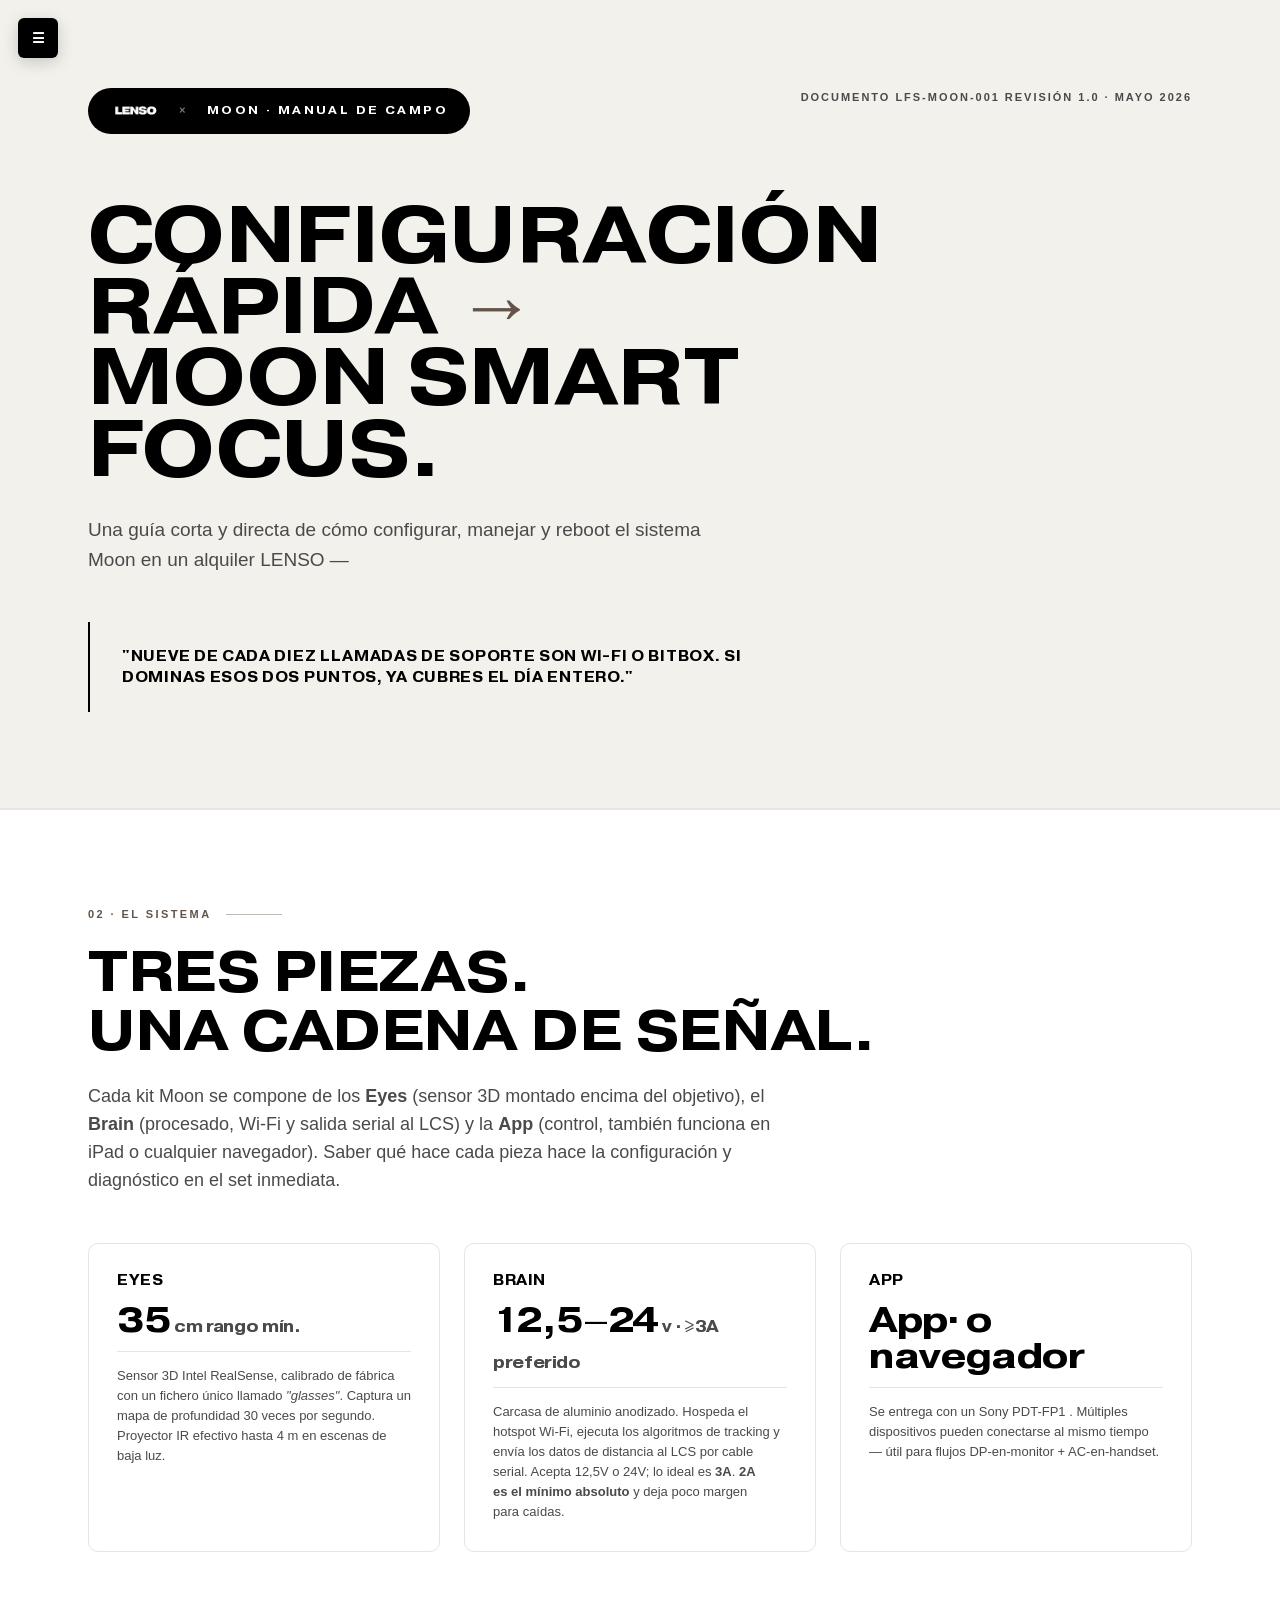
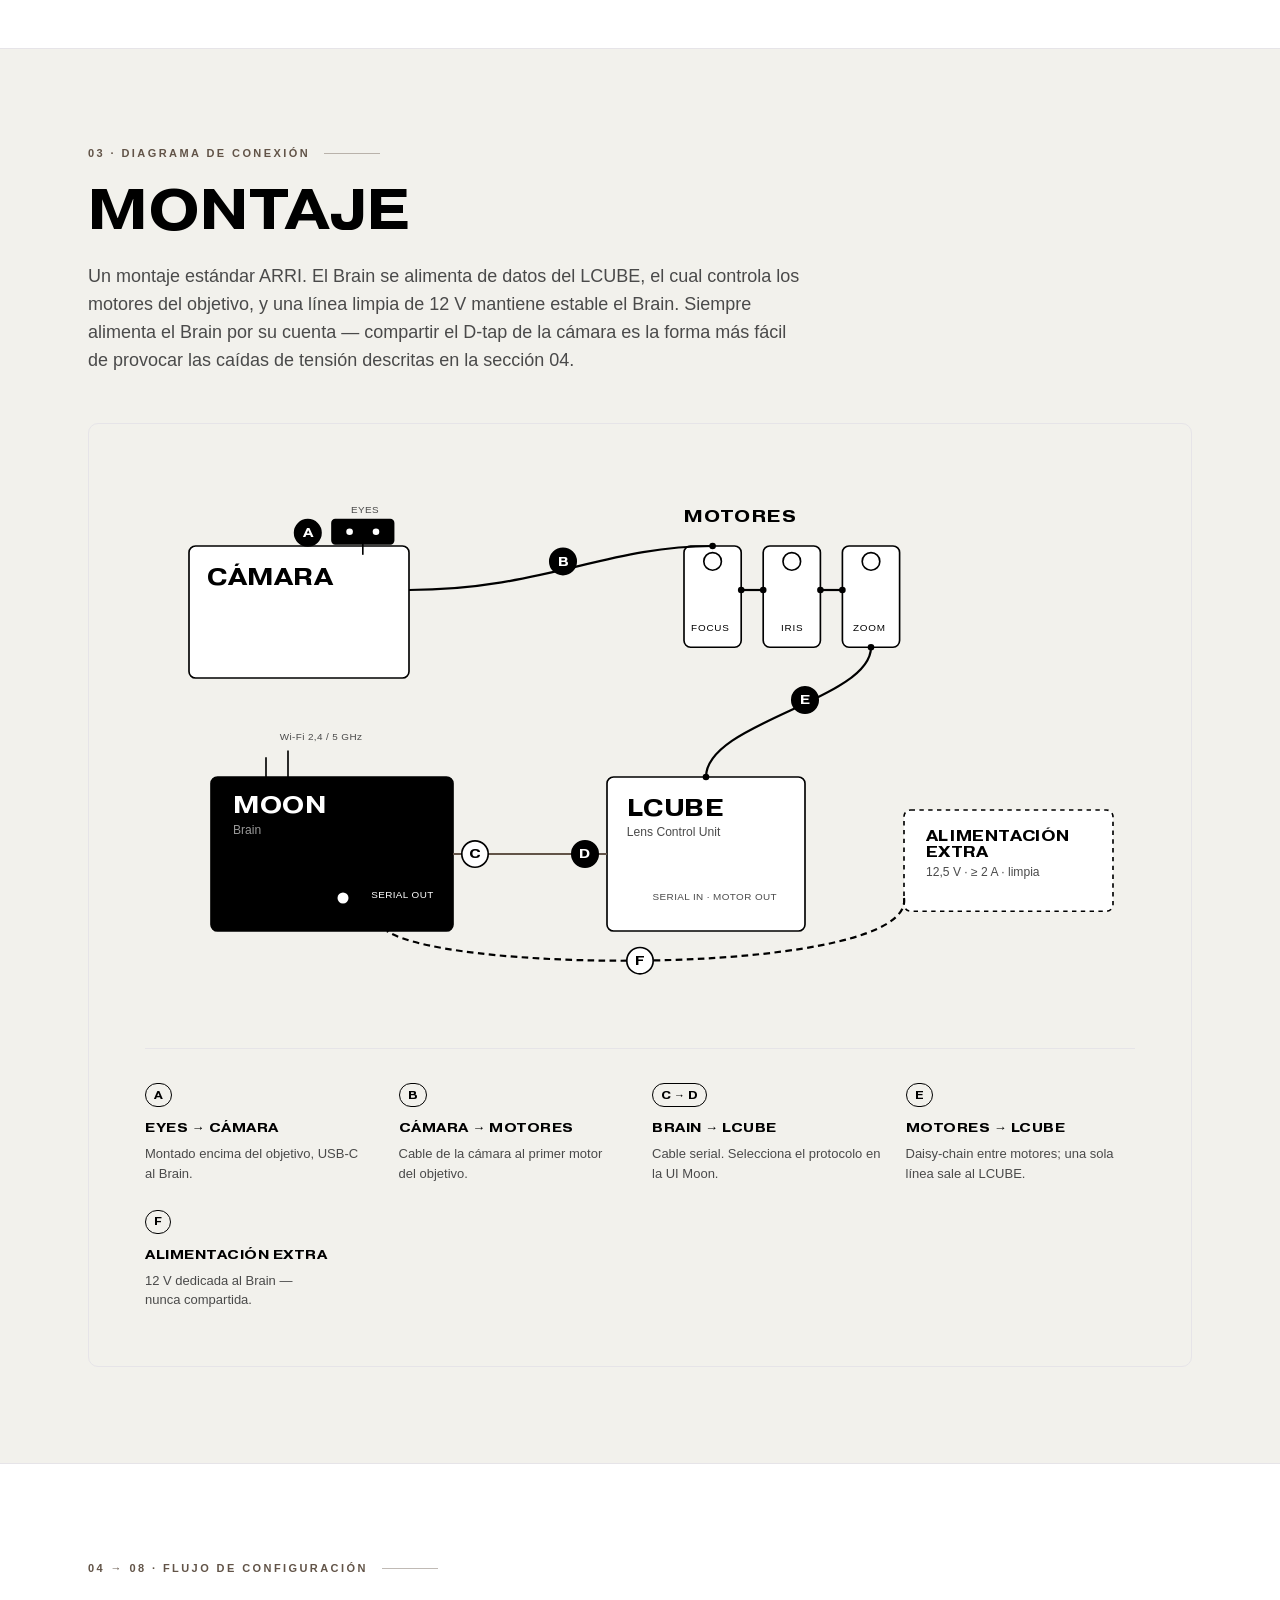
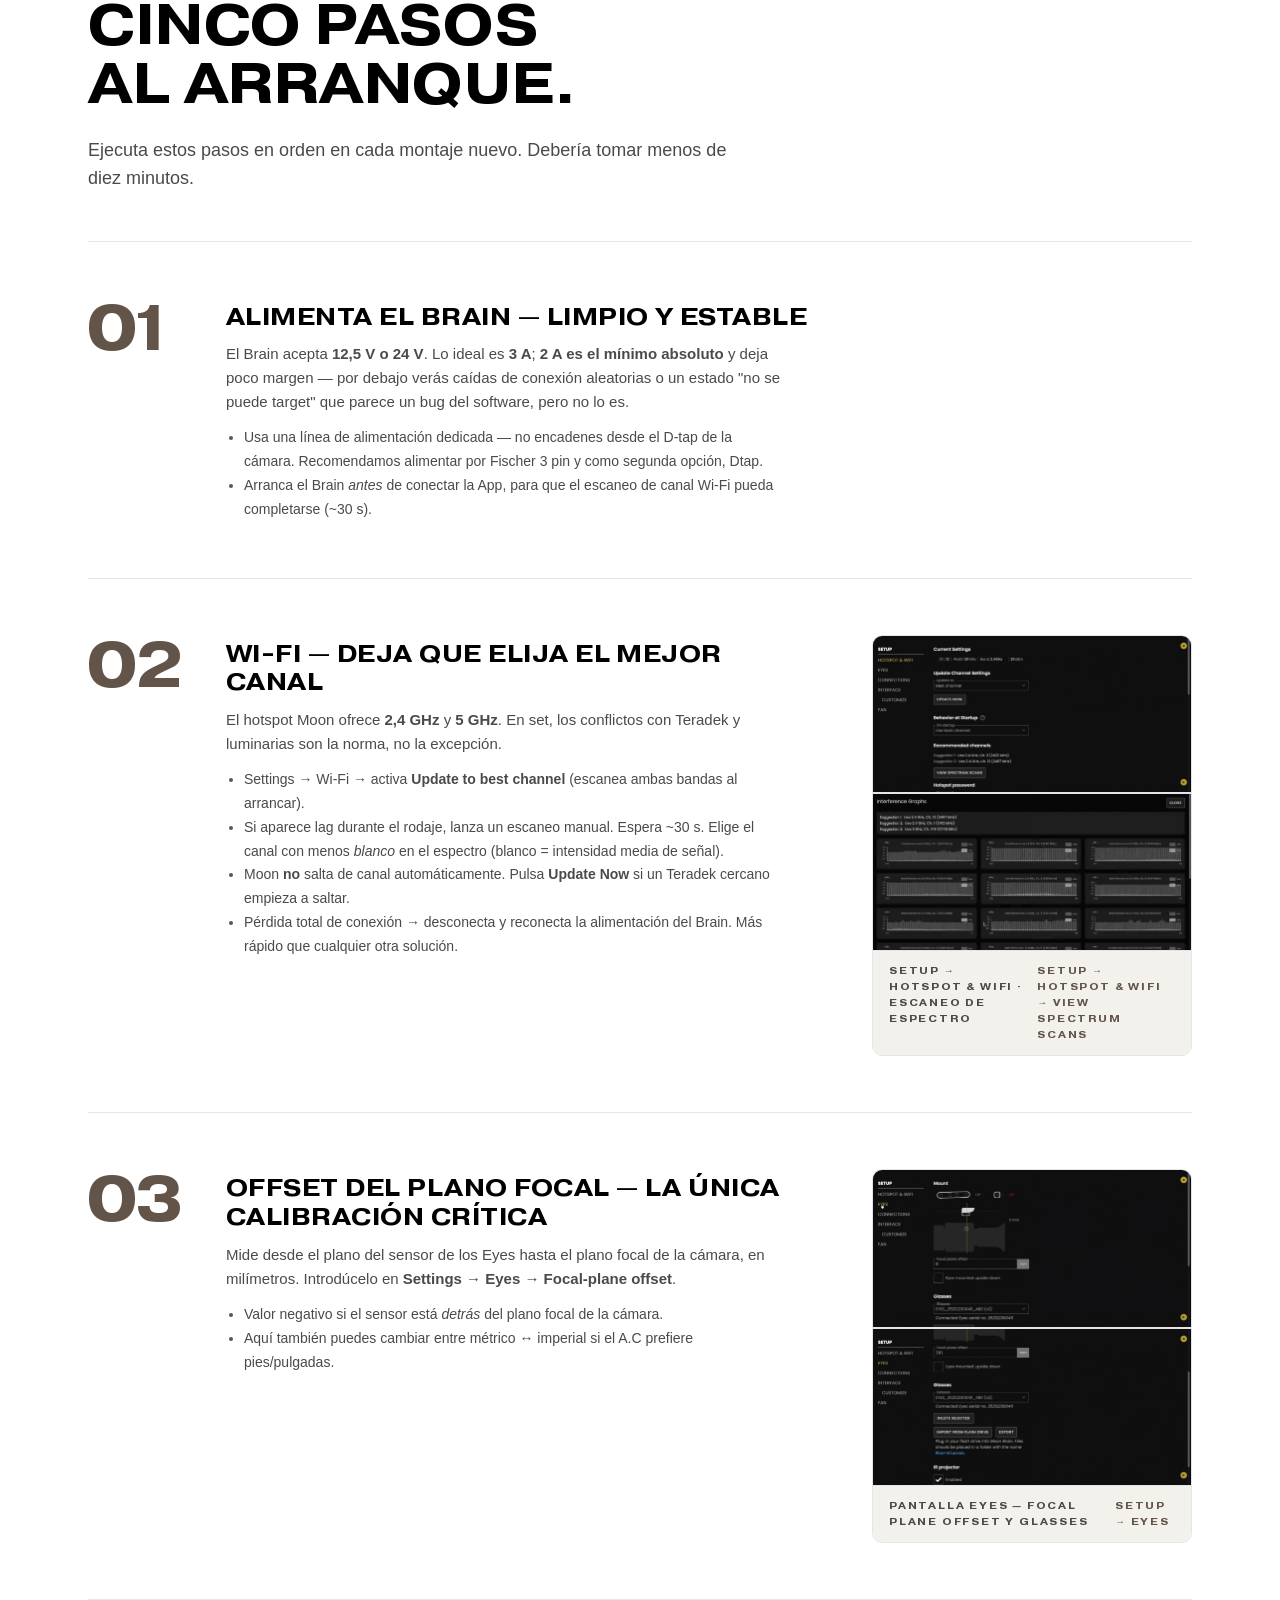
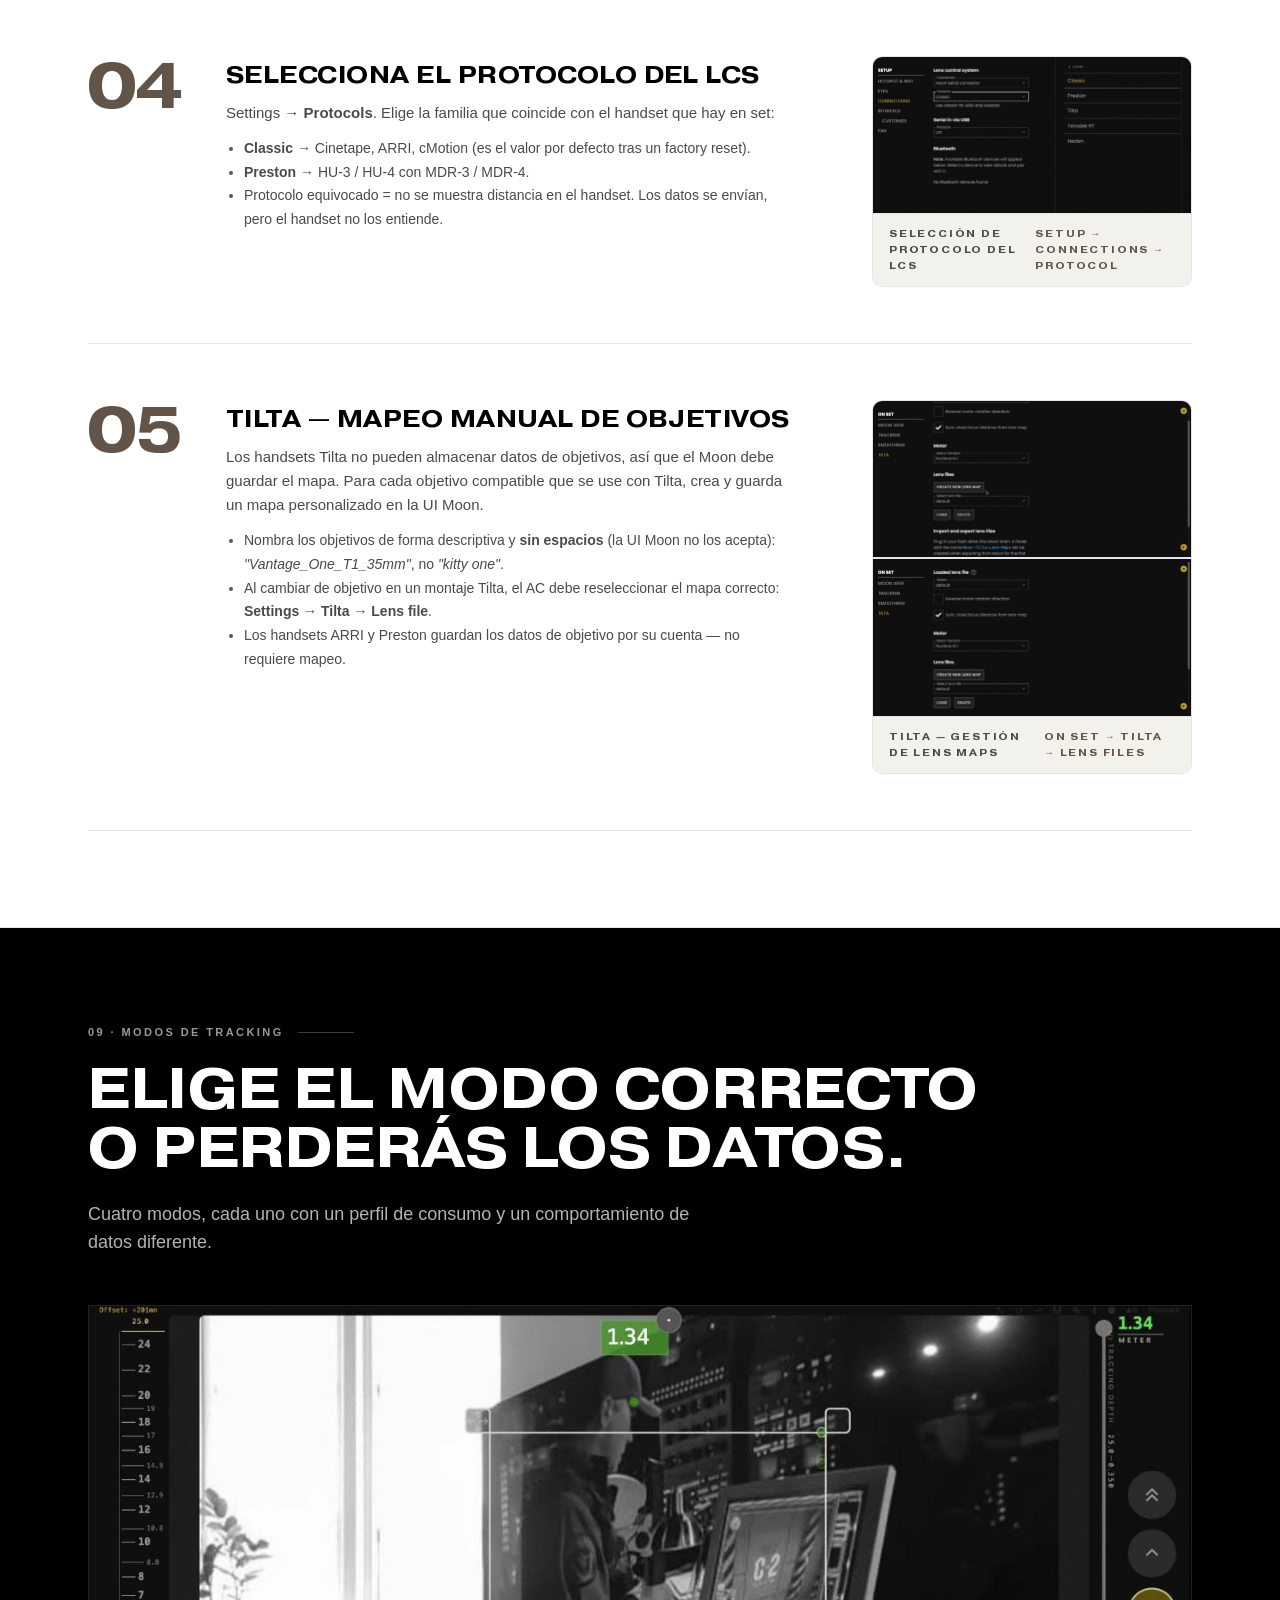
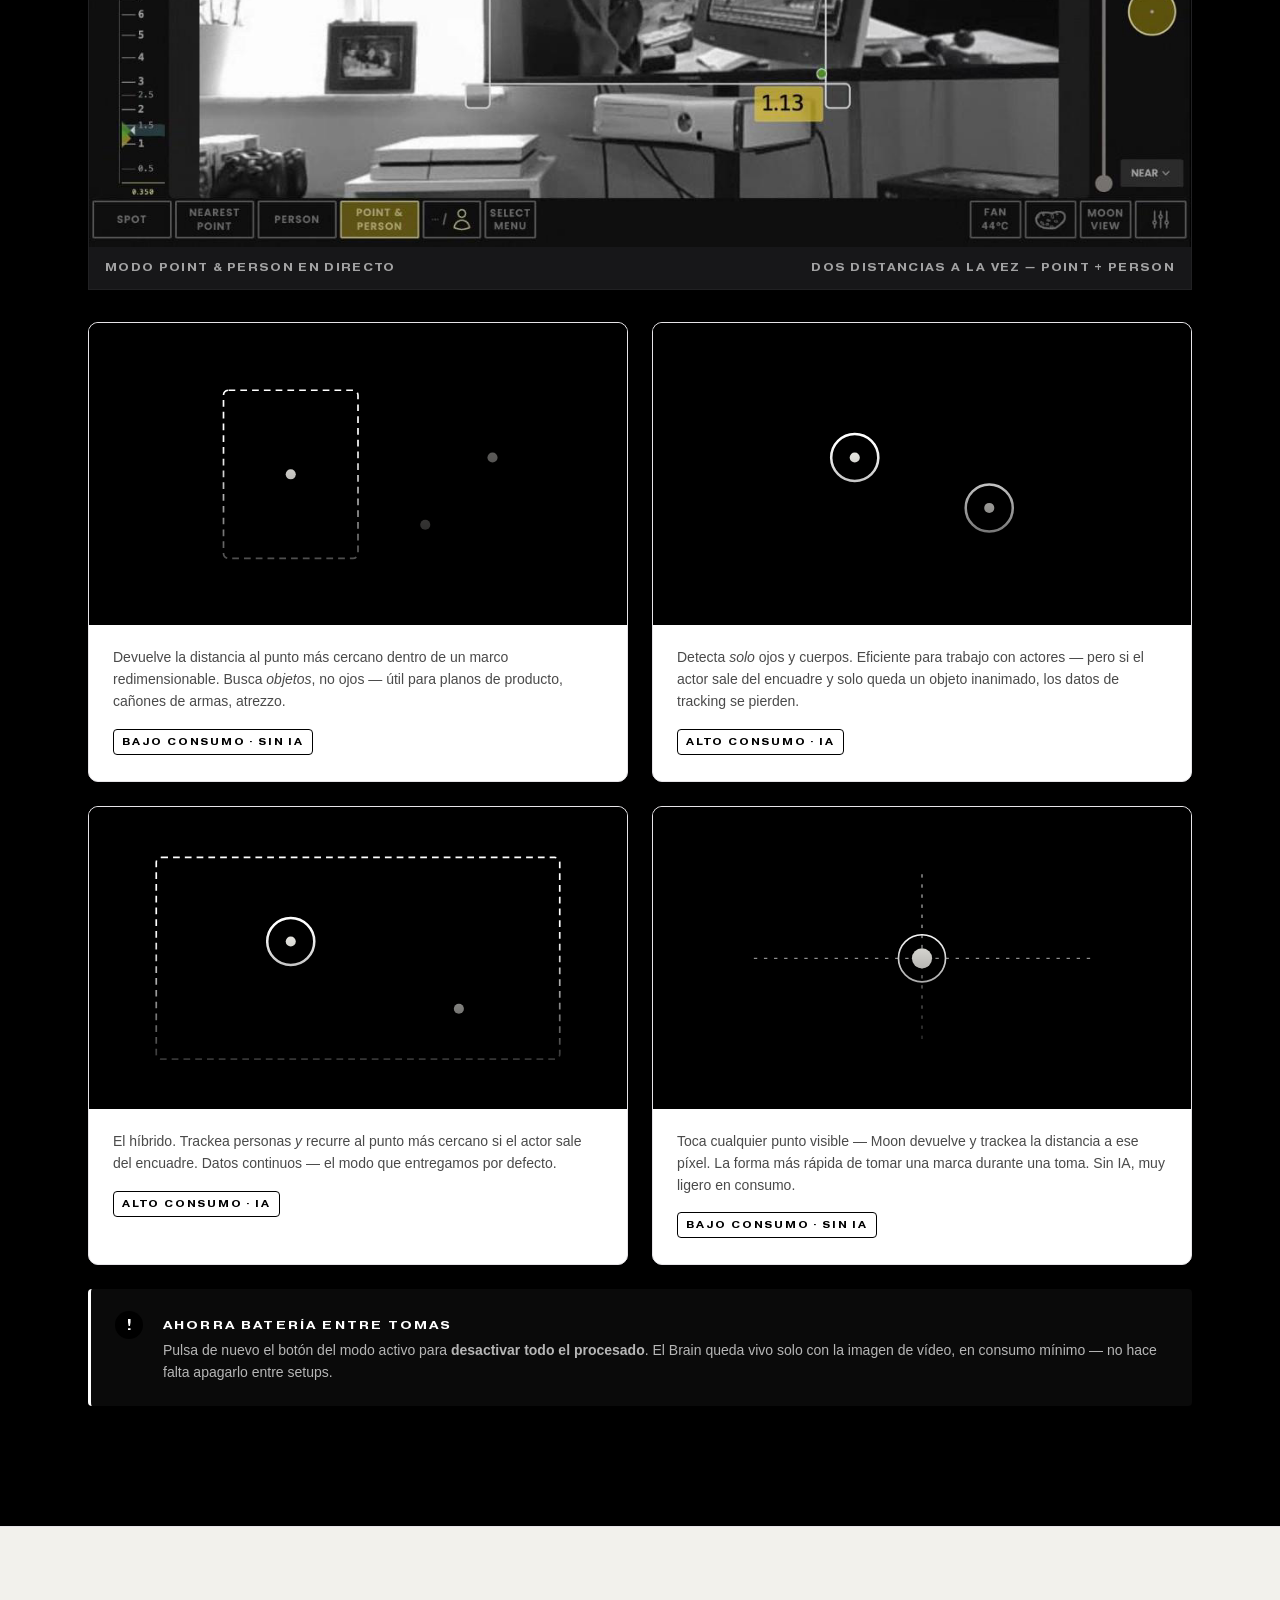
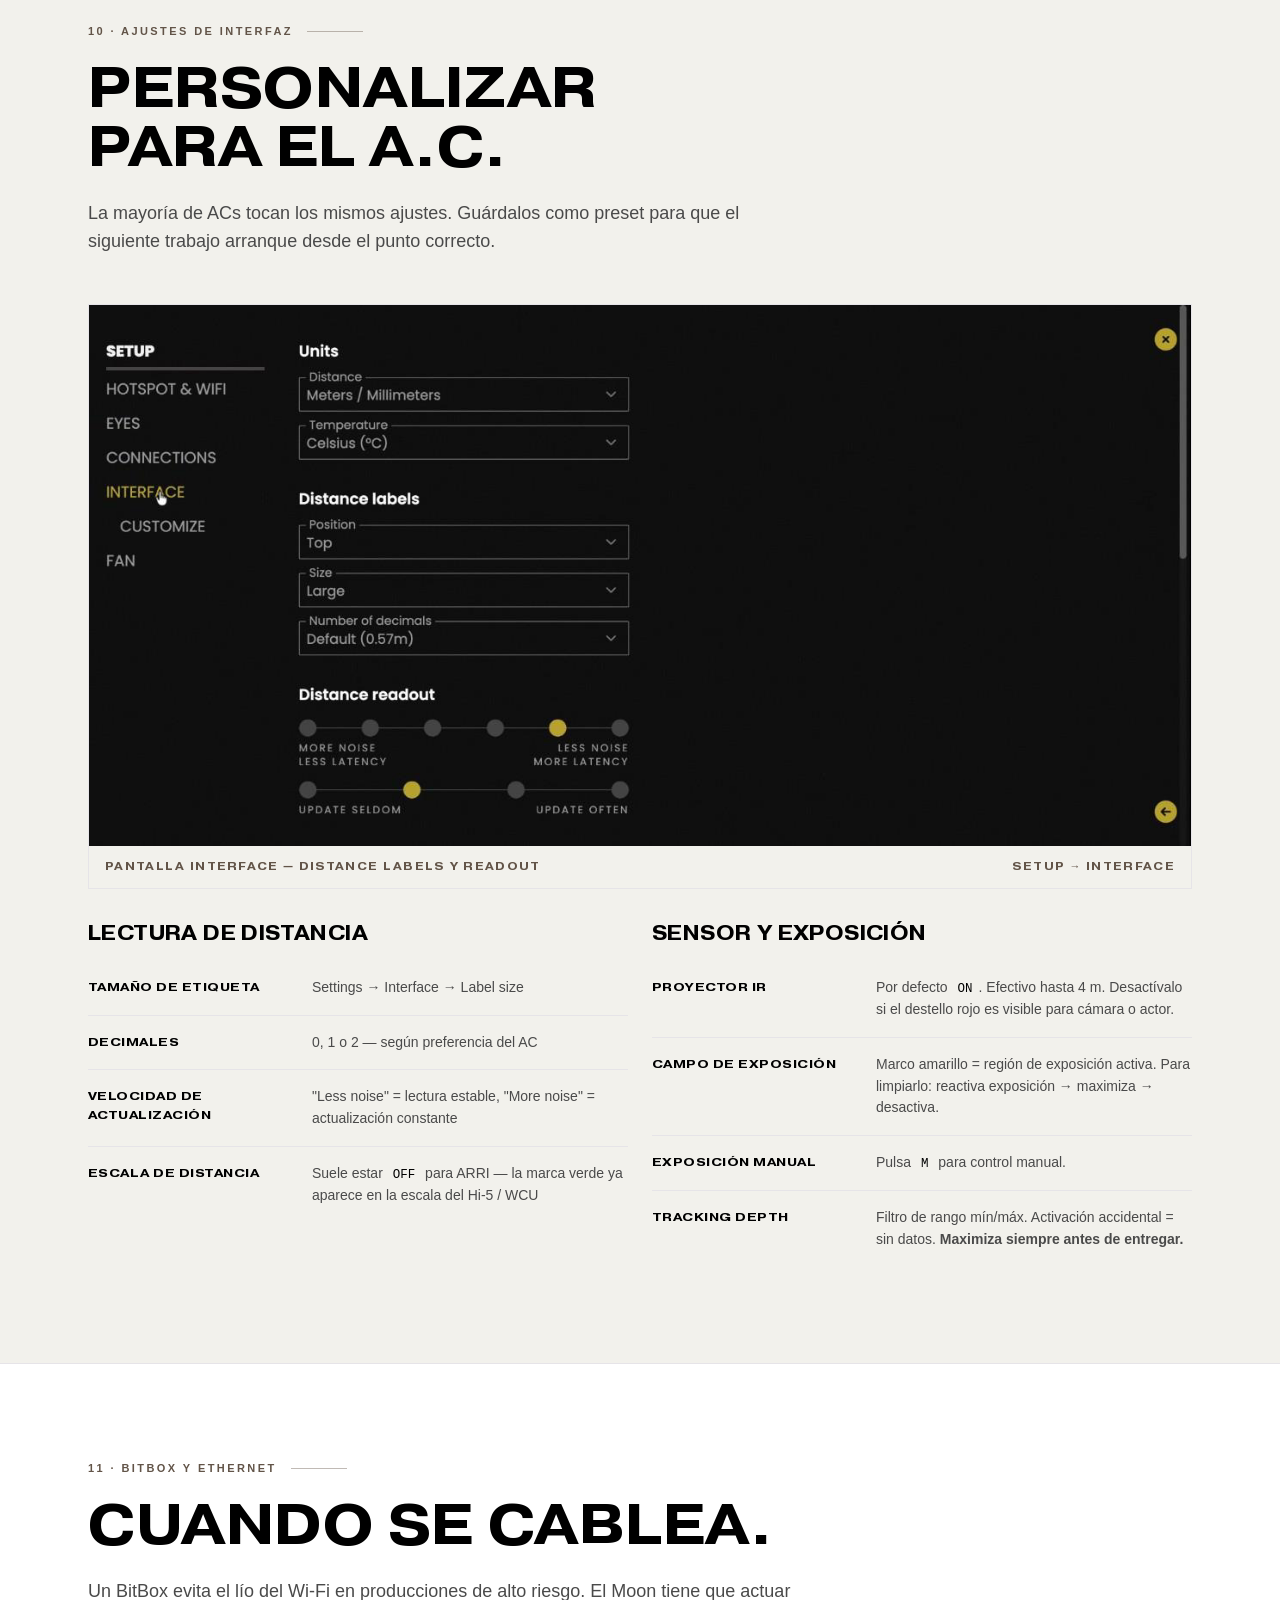
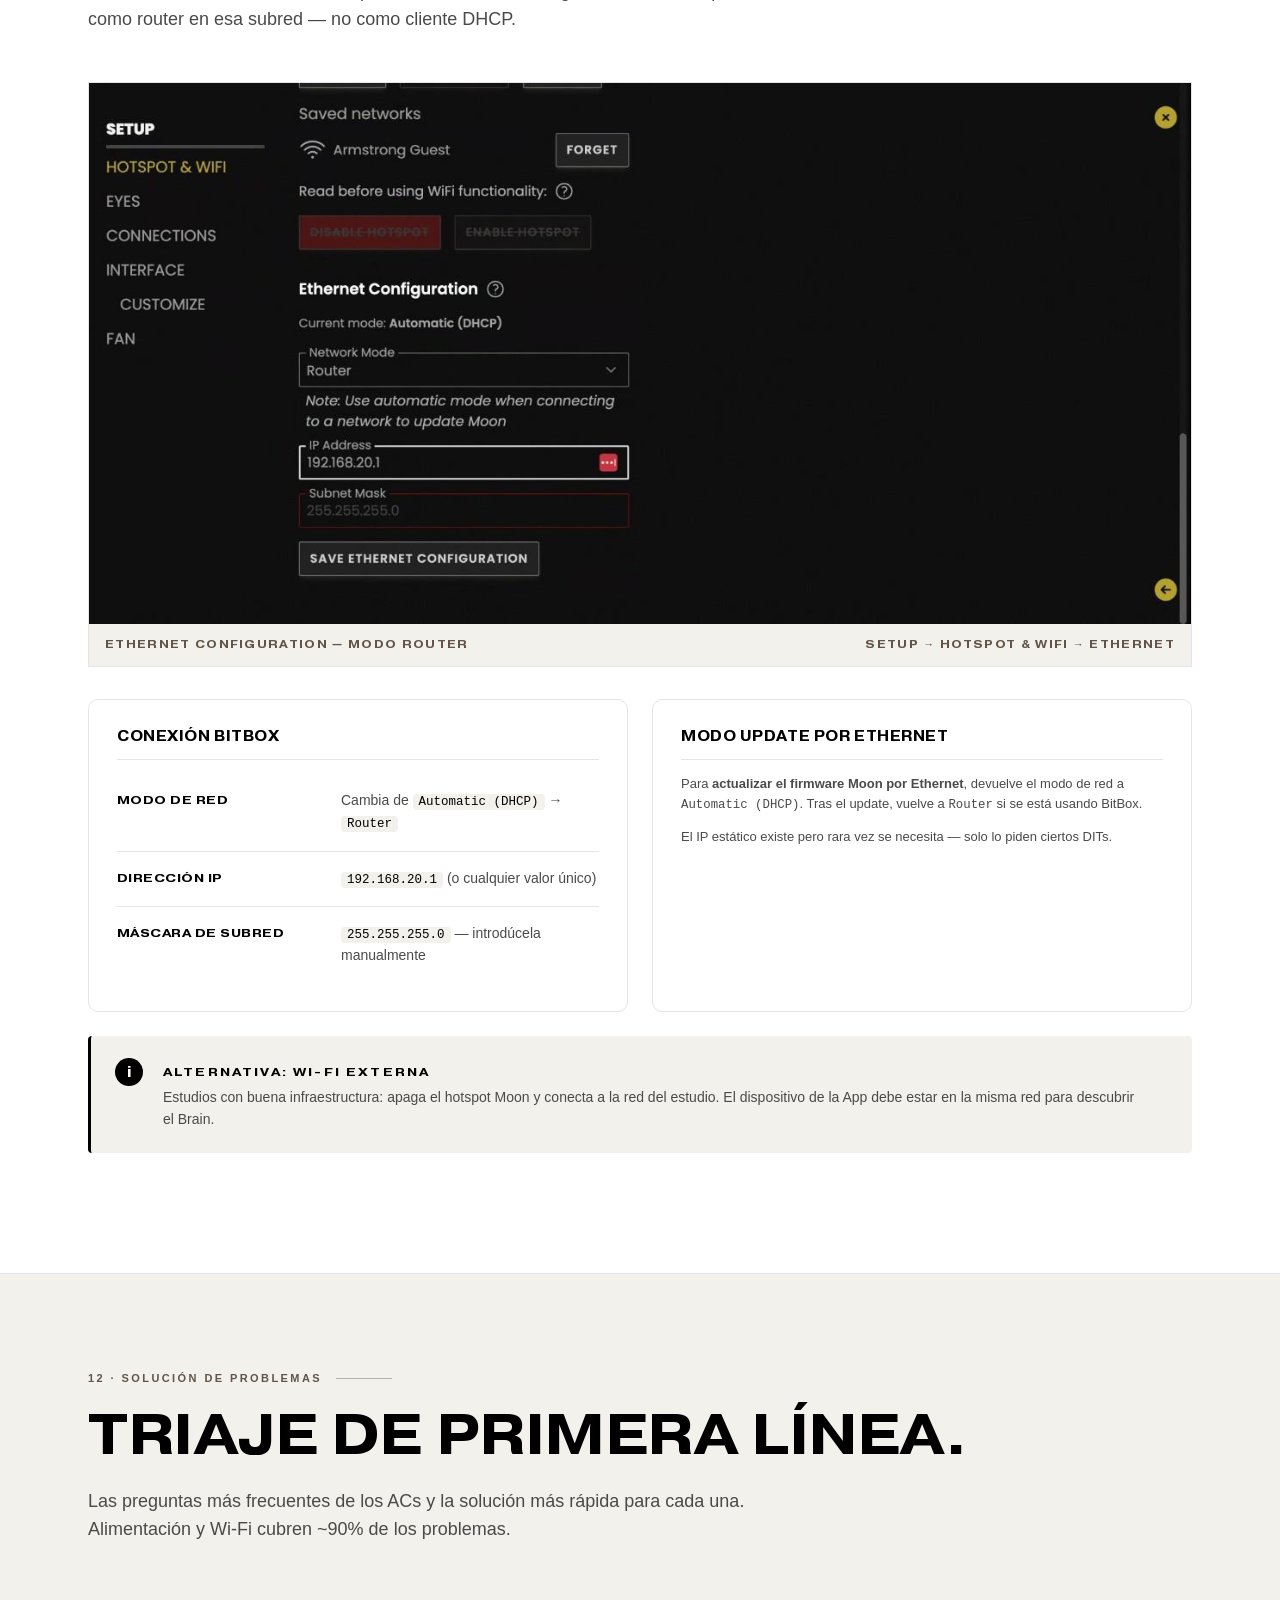
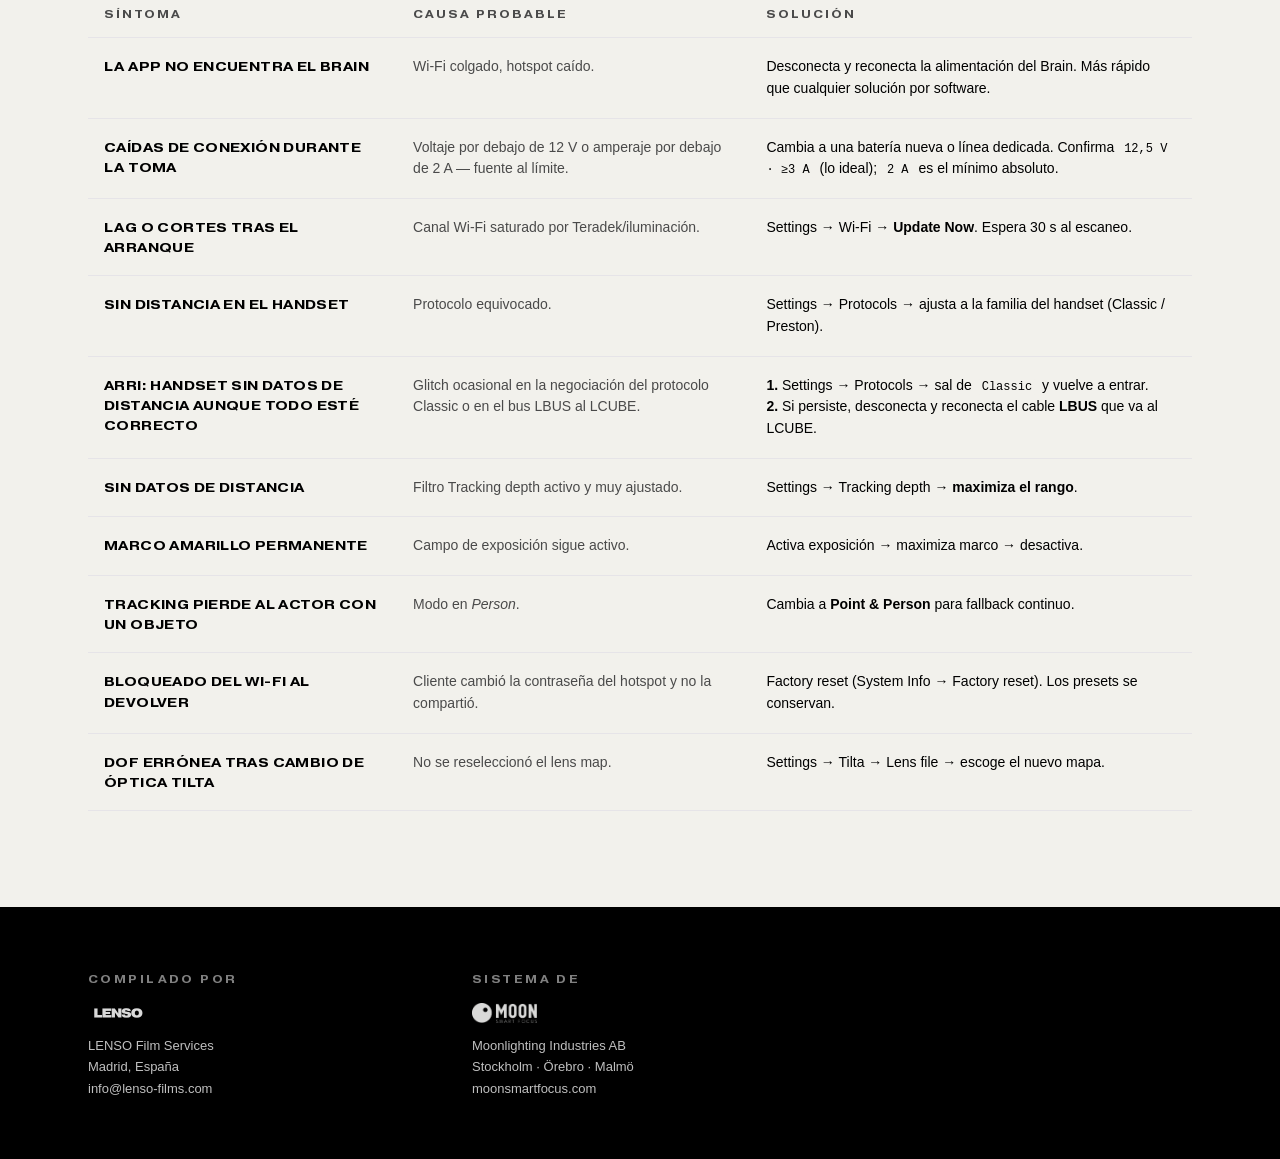
==== commit ce868627: "Content corrections from field review - Power: Brain accepts 12.5V or 24V; recommend 3A as preferred" ====
--- a/index.html
+++ b/index.html
@@ -114,9 +114,9 @@
         </div>
         <div class="spec-card">
           <h4>Brain</h4>
-          <div class="key">12,5<small>v · 2A mín.</small></div>
+          <div class="key">12,5–24<small>v · ≥3A preferido</small></div>
           <div class="divider"></div>
-          <p>Carcasa de aluminio anodizado. Hospeda el hotspot Wi-Fi, ejecuta los algoritmos de tracking y envía los datos de distancia al LCS por cable serial.</p>
+          <p>Carcasa de aluminio anodizado. Hospeda el hotspot Wi-Fi, ejecuta los algoritmos de tracking y envía los datos de distancia al LCS por cable serial. Acepta 12,5V o 24V; lo ideal es <strong>3A</strong>. <strong>2A es el mínimo absoluto</strong> y deja poco margen para caídas.</p>
         </div>
         <div class="spec-card">
           <h4>App</h4>
@@ -316,38 +316,11 @@
           <div class="step__num">01</div>
           <div class="step__body">
             <h3>Alimenta el Brain — limpio y estable</h3>
-            <p>El Brain necesita <strong>12,5 V a 2 A mínimo</strong>. Por debajo de eso verás caídas de conexión aleatorias o un estado "no se puede target" que parece un bug del software, pero no lo es.</p>
+            <p>El Brain acepta <strong>12,5 V o 24 V</strong>. Lo ideal es <strong>3 A</strong>; <strong>2 A es el mínimo absoluto</strong> y deja poco margen — por debajo verás caídas de conexión aleatorias o un estado "no se puede target" que parece un bug del software, pero no lo es.</p>
             <ul>
               <li>Usa una línea de alimentación dedicada — no encadenes desde el D-tap de la cámara. Recomendamos alimentar por Fischer 3 pin y como segunda opción, Dtap.</li>
               <li>Arranca el Brain <em>antes</em> de conectar la App, para que el escaneo de canal Wi-Fi pueda completarse (~30 s).</li>
             </ul>
-          </div>
-          <div class="screen">
-            <svg viewBox="0 0 360 240" xmlns="http://www.w3.org/2000/svg">
-              <rect width="360" height="240" fill="#0E0E10"/>
-              <!-- header -->
-              <text x="20" y="32" font-family="Pragmatica Extended, sans-serif" font-weight="700" font-size="11" fill="#fff" letter-spacing="2">SYSTEM INFO</text>
-              <line x1="20" y1="44" x2="340" y2="44" stroke="#2a2a2e" stroke-width="1"/>
-              <!-- voltage bar -->
-              <text x="20" y="68" font-family="Inter, sans-serif" font-size="10" fill="#7a7a7e">INPUT VOLTAGE</text>
-              <text x="20" y="100" font-family="Pragmatica Extended, sans-serif" font-weight="700" font-size="36" fill="#fff">12.6<tspan font-size="16" fill="#7a7a7e"> V</tspan></text>
-              <rect x="20" y="116" width="320" height="6" rx="3" fill="#2a2a2e"/>
-              <rect x="20" y="116" width="240" height="6" rx="3" fill="#9CCB6B"/>
-              <text x="20" y="138" font-family="Inter, sans-serif" font-size="9" fill="#9CCB6B">▲ Stable · target 12.5 V</text>
-              <!-- amperage -->
-              <text x="200" y="68" font-family="Inter, sans-serif" font-size="10" fill="#7a7a7e">CURRENT DRAW</text>
-              <text x="200" y="100" font-family="Pragmatica Extended, sans-serif" font-weight="700" font-size="36" fill="#fff">2.3<tspan font-size="16" fill="#7a7a7e"> A</tspan></text>
-              <!-- status row -->
-              <rect x="20" y="170" width="320" height="50" rx="6" fill="#1a1a1d"/>
-              <circle cx="40" cy="195" r="5" fill="#9CCB6B"/>
-              <text x="56" y="190" font-family="Inter, sans-serif" font-size="11" fill="#fff" font-weight="600">Brain READY</text>
-              <text x="56" y="206" font-family="Inter, sans-serif" font-size="9" fill="#7a7a7e">Eyes connected · glasses loaded</text>
-              <text x="320" y="200" text-anchor="end" font-family="Pragmatica Extended, sans-serif" font-weight="700" font-size="9" fill="#fff" letter-spacing="2">v3.4.2</text>
-            </svg>
-            <div class="screen__caption">
-              <span>Pantalla System Info</span>
-              <span class="ruta">Settings → System Info</span>
-            </div>
           </div>
         </div>
 
@@ -423,7 +396,7 @@
             <h3>Tilta — mapeo manual de objetivos</h3>
             <p>Los handsets Tilta no pueden almacenar datos de objetivos, así que el Moon debe guardar el mapa. Para cada objetivo compatible que se use con Tilta, crea y guarda un mapa personalizado en la UI Moon.</p>
             <ul>
-              <li>Nombra los objetivos de forma descriptiva: <em>"Vantage One T1 35mm"</em>, no <em>"kitty one"</em>.</li>
+              <li>Nombra los objetivos de forma descriptiva y <strong>sin espacios</strong> (la UI Moon no los acepta): <em>"Vantage_One_T1_35mm"</em>, no <em>"kitty one"</em>.</li>
               <li>Al cambiar de objetivo en un montaje Tilta, el AC debe reseleccionar el mapa correcto: <strong>Settings → Tilta → Lens file</strong>.</li>
               <li>Los handsets ARRI y Preston guardan los datos de objetivo por su cuenta — no requiere mapeo.</li>
             </ul>
@@ -449,7 +422,7 @@
 
       <figure style="margin: 0 0 32px; border: 1px solid rgba(255,255,255,0.08); background: #0E0E10;">
         <img src="assets/moon-p15-1.png" alt="Vista en directo de Moon en modo Point &amp; Person: dos boxes de tracking superpuestos a la imagen mostrando distancias 1.34 m (point) y 1.13 m (person), Tracking depth 25.0 / 0.350" style="width: 100%; display: block;" />
-        <figcaption style="padding: 12px 16px; font-family: var(--font-heading); font-weight: 700; text-transform: uppercase; letter-spacing: 0.12em; font-size: 11px; color: rgba(255,255,255,0.6); background: rgba(255,255,255,0.04); display: flex; justify-content: space-between; gap: 12px; flex-wrap: wrap;"><span>Modo Point &amp; Person en directo</span><span>Box amarillo = Point · box blanco = Person</span></figcaption>
+        <figcaption style="padding: 12px 16px; font-family: var(--font-heading); font-weight: 700; text-transform: uppercase; letter-spacing: 0.12em; font-size: 11px; color: rgba(255,255,255,0.6); background: rgba(255,255,255,0.04); display: flex; justify-content: space-between; gap: 12px; flex-wrap: wrap;"><span>Modo Point &amp; Person en directo</span><span>Dos distancias a la vez — Point + Person</span></figcaption>
       </figure>
 
       <div class="grid-2" style="gap: 24px;">
@@ -565,13 +538,6 @@
         </div>
       </div>
 
-      <div class="callout">
-        <div class="callout__icon">i</div>
-        <div class="callout__body">
-          <h5>La ayuda integrada es tu amiga</h5>
-          <p>Cada pantalla tiene un icono <code>?</code>. Tócalo para abrir el manual contextual — funciona offline.</p>
-        </div>
-      </div>
     </section>
 
     <!-- BITBOX / ETHERNET -->
@@ -635,8 +601,8 @@
           </tr>
           <tr>
             <td class="symptom">Caídas de conexión durante la toma</td>
-            <td class="cause">Voltaje por debajo de 12 V o amperaje por debajo de 2 A.</td>
-            <td class="fix">Cambia a una batería nueva o línea dedicada. Confirma <code>12,5 V · 2 A</code>.</td>
+            <td class="cause">Voltaje por debajo de 12 V o amperaje por debajo de 2 A — fuente al límite.</td>
+            <td class="fix">Cambia a una batería nueva o línea dedicada. Confirma <code>12,5 V · ≥3 A</code> (lo ideal); <code>2 A</code> es el mínimo absoluto.</td>
           </tr>
           <tr>
             <td class="symptom">Lag o cortes tras el arranque</td>
@@ -811,7 +777,7 @@
     { id: 'gl',   title: 'Ficheros glasses cargados',       desc: 'Ambos ficheros de calibración Eyes en ambos Brains para redundancia en montajes multicámara.', where: 'Settings → Eyes' },
     { id: 'fp',   title: 'Offset de plano focal documentado', desc: 'Anota el último valor usado para que el siguiente AC vea el default del alquiler, no el del rodaje anterior.', where: 'Settings → Eyes → Offset' },
     { id: 'fw',   title: 'Firmware actualizado',            desc: 'Comprueba release notes. Si actualizas por Ethernet, vuelve antes el modo de red a DHCP.', where: 'System Info → Update' },
-    { id: 'pn',   title: 'Alimentación testada bajo carga', desc: 'Confirma 12,5 V a 2 A bajo carga real. Las fuentes marginales son la causa de la mayoría de problemas fantasma.', where: 'En el banco' },
+    { id: 'pn',   title: 'Alimentación testada bajo carga', desc: 'Confirma 12,5 V o 24 V a 3 A bajo carga real (2 A es el mínimo absoluto). Las fuentes marginales son la causa de la mayoría de problemas fantasma.', where: 'En el banco' },
     { id: 'cb',   title: 'Cables revisados y enrollados',   desc: 'Cable serial al LCU, USB a Eyes, cola dedicada de 12 V. Sustituye lo que esté gastado.', where: 'Pelicase' },
     { id: 'sn',   title: 'Sony PDT-FP1 borrado y cargado',  desc: 'Cierra cualquier sesión del cliente. Carga al 100%. Reinstala la Moon App si se usó una versión beta en rodaje.', where: 'Sony PDT-FP1' },
   ];
